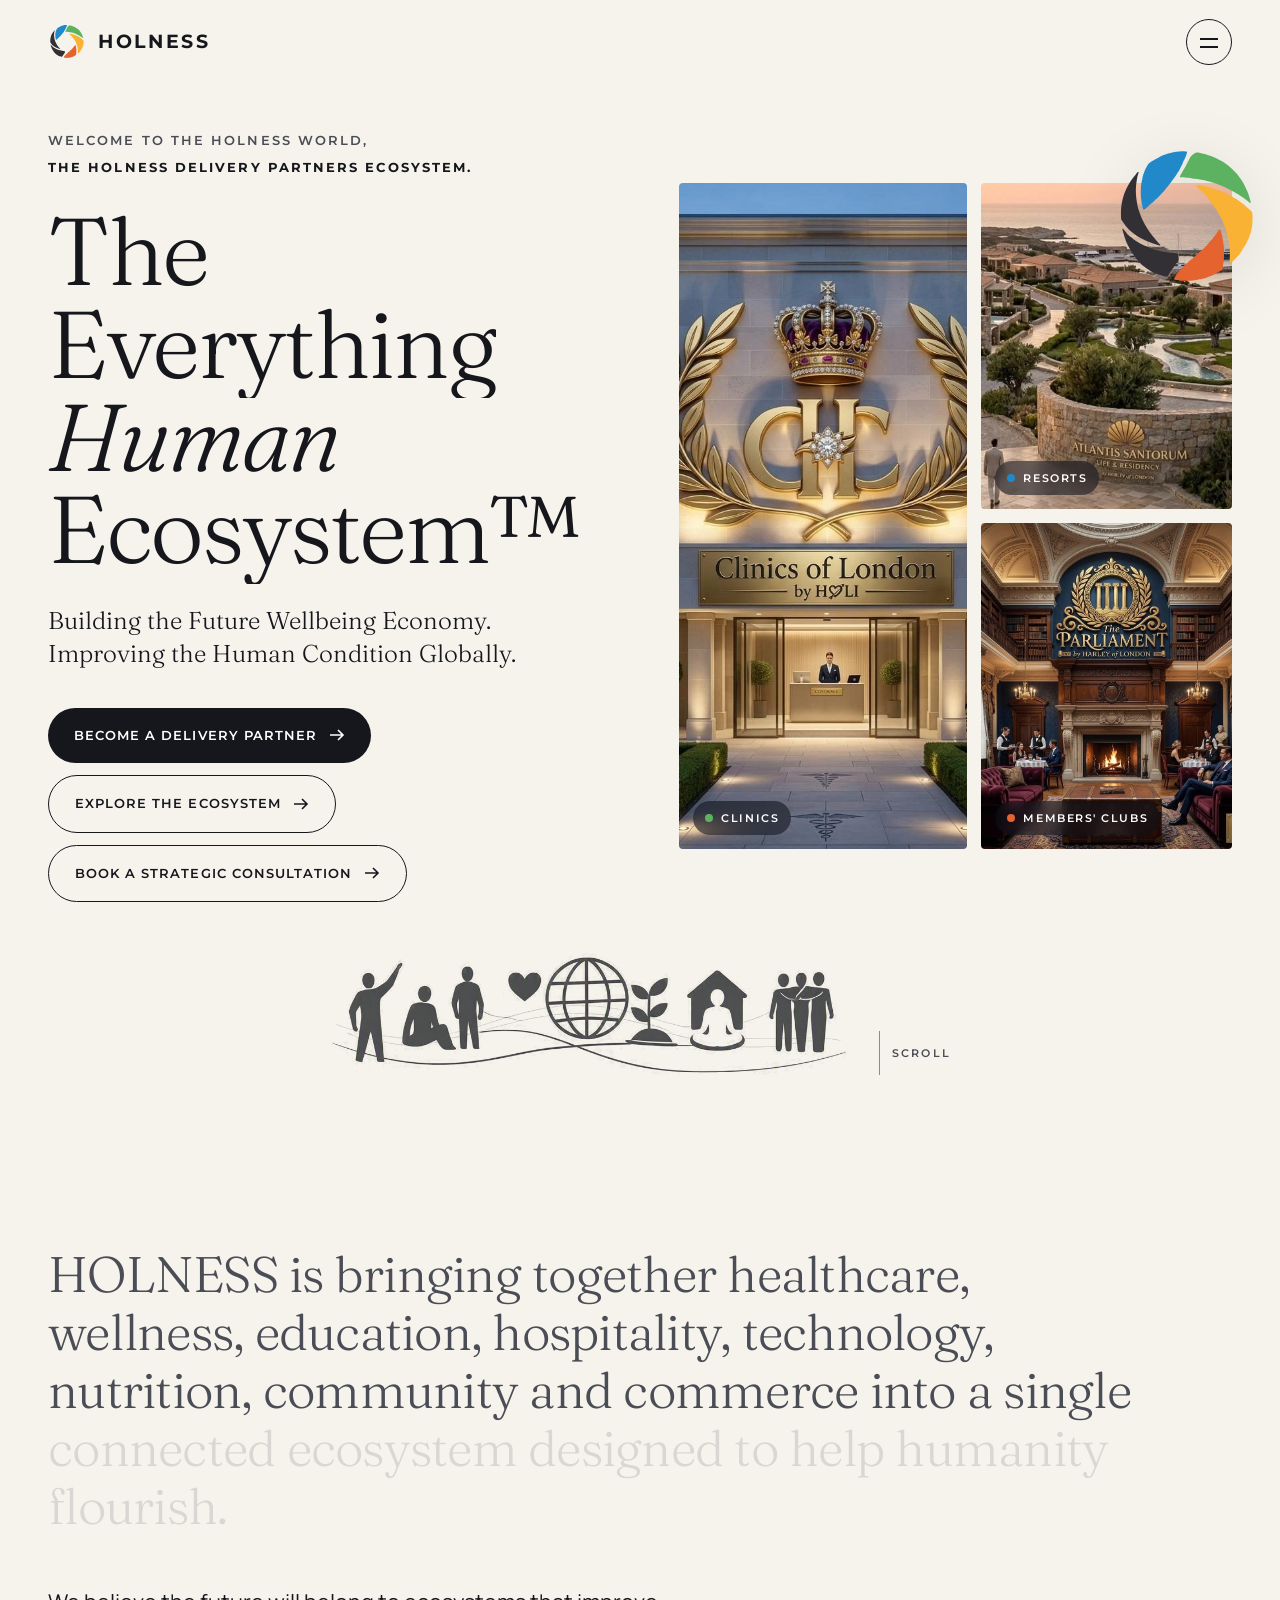
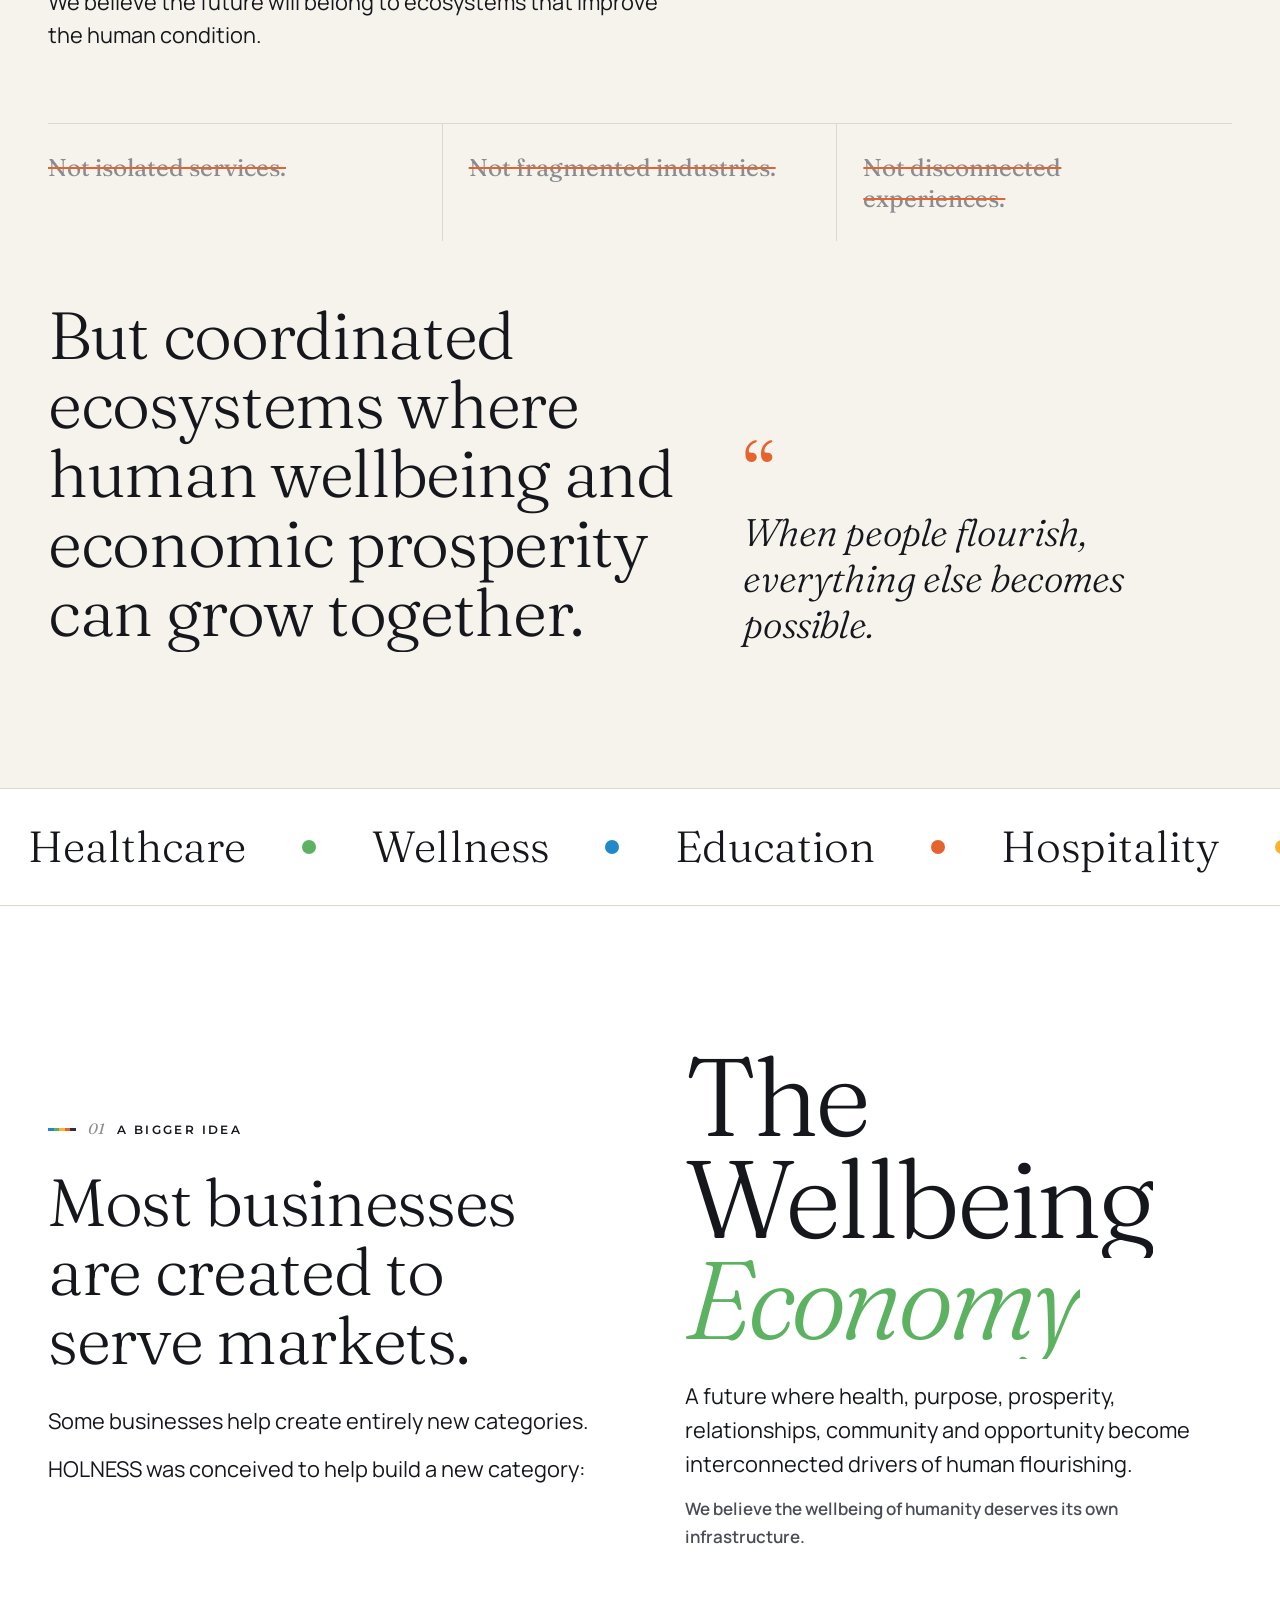
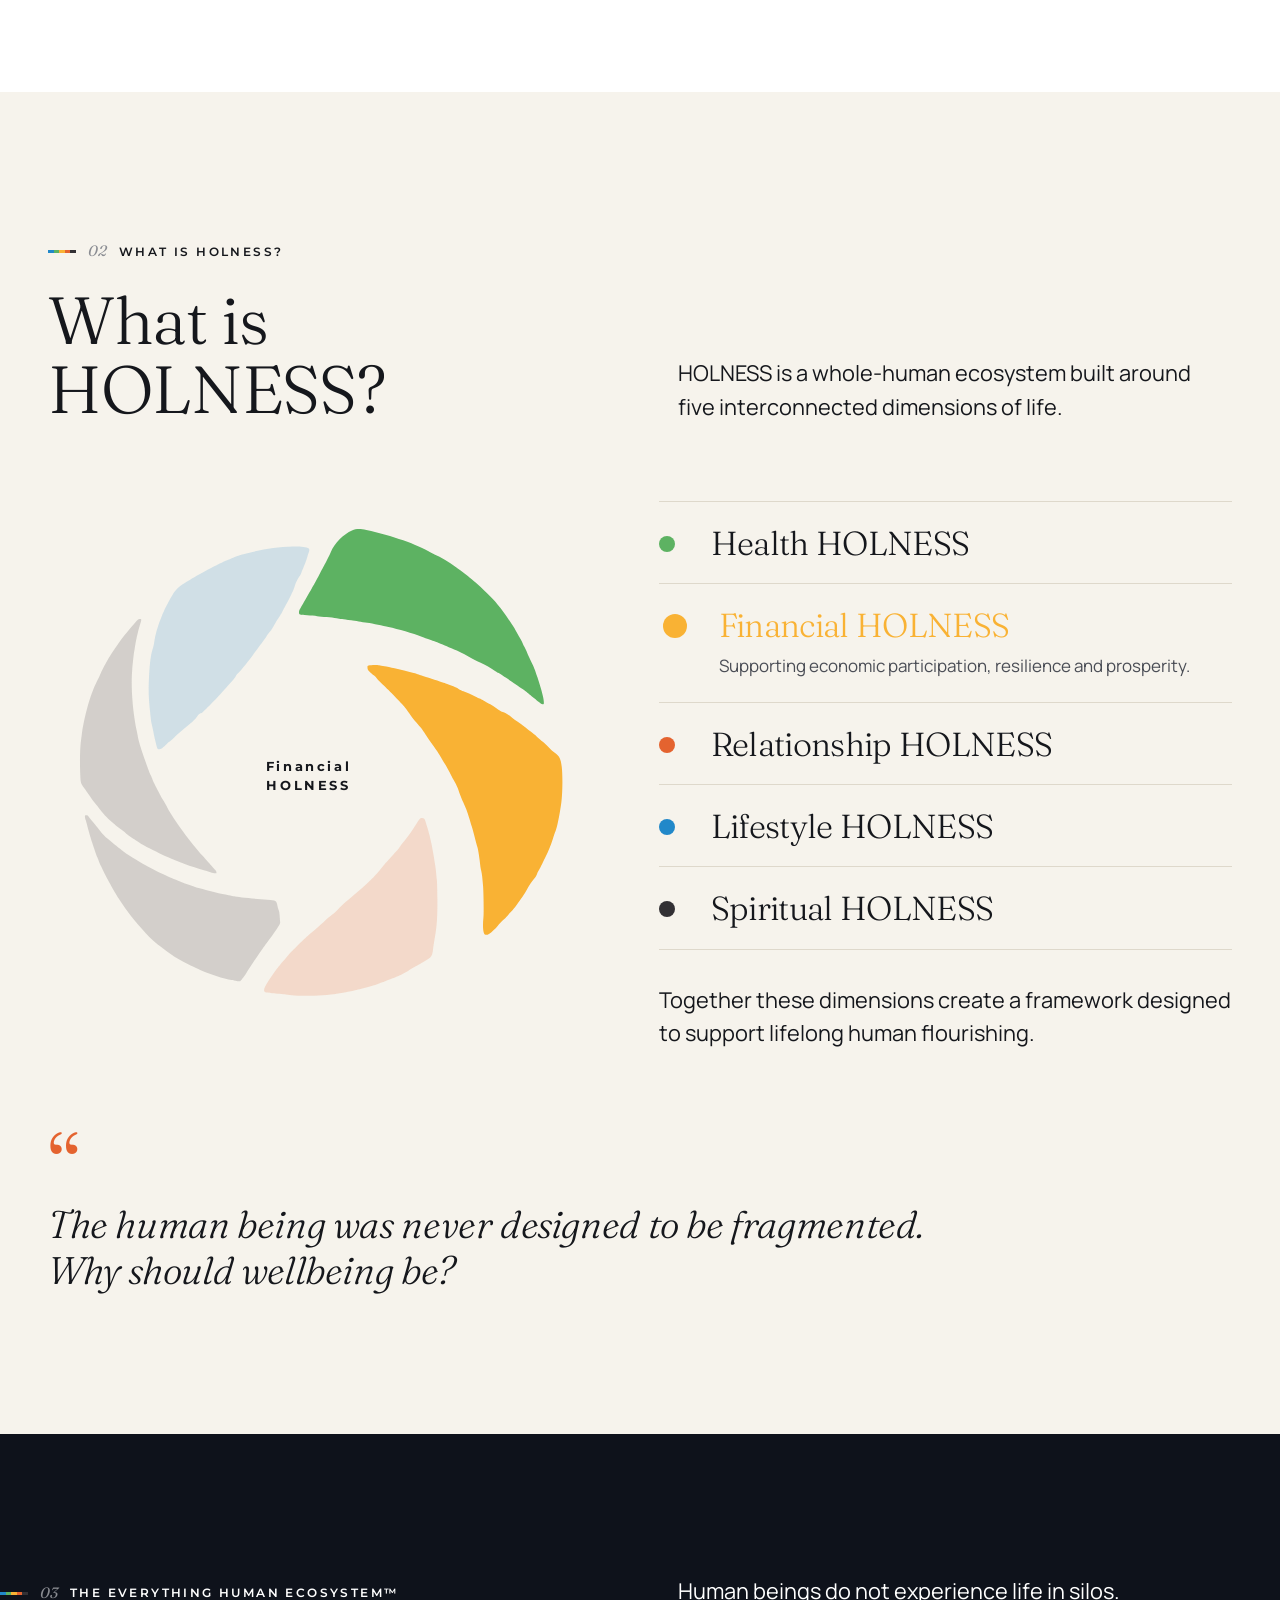
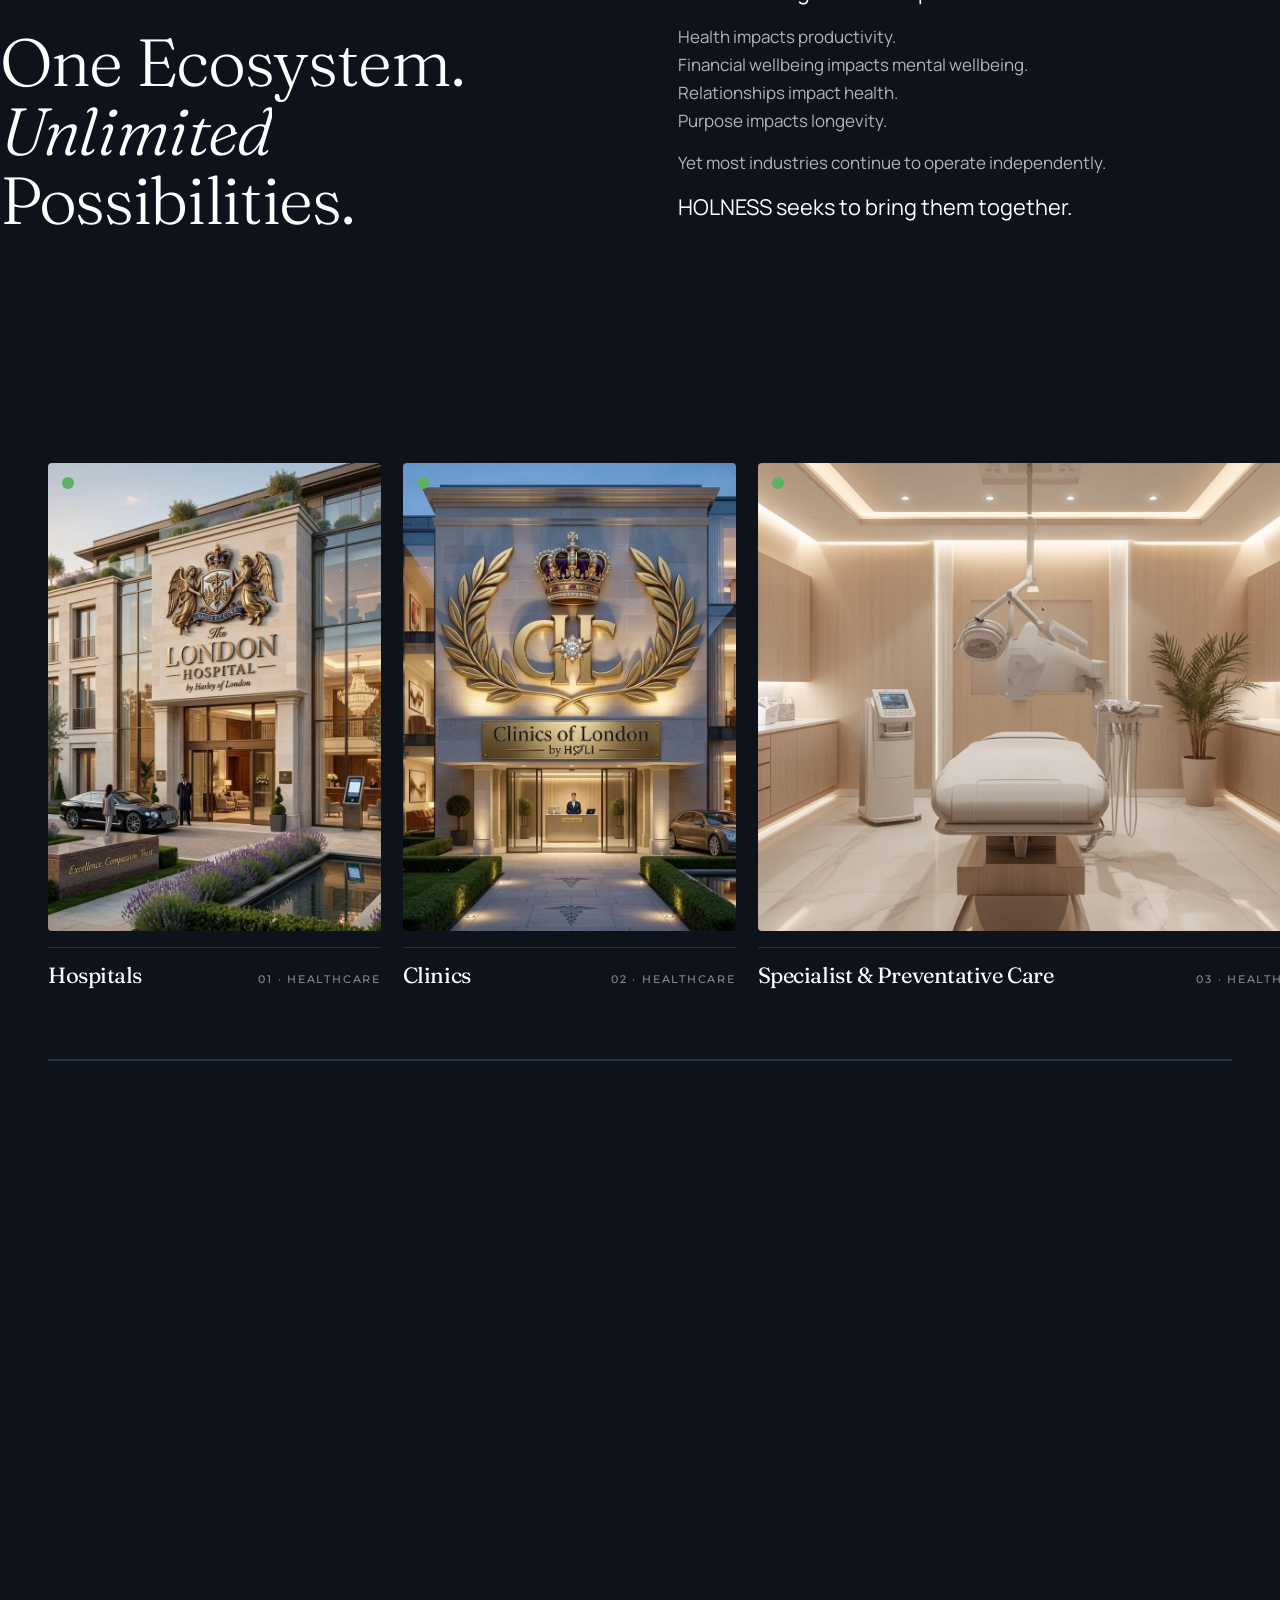
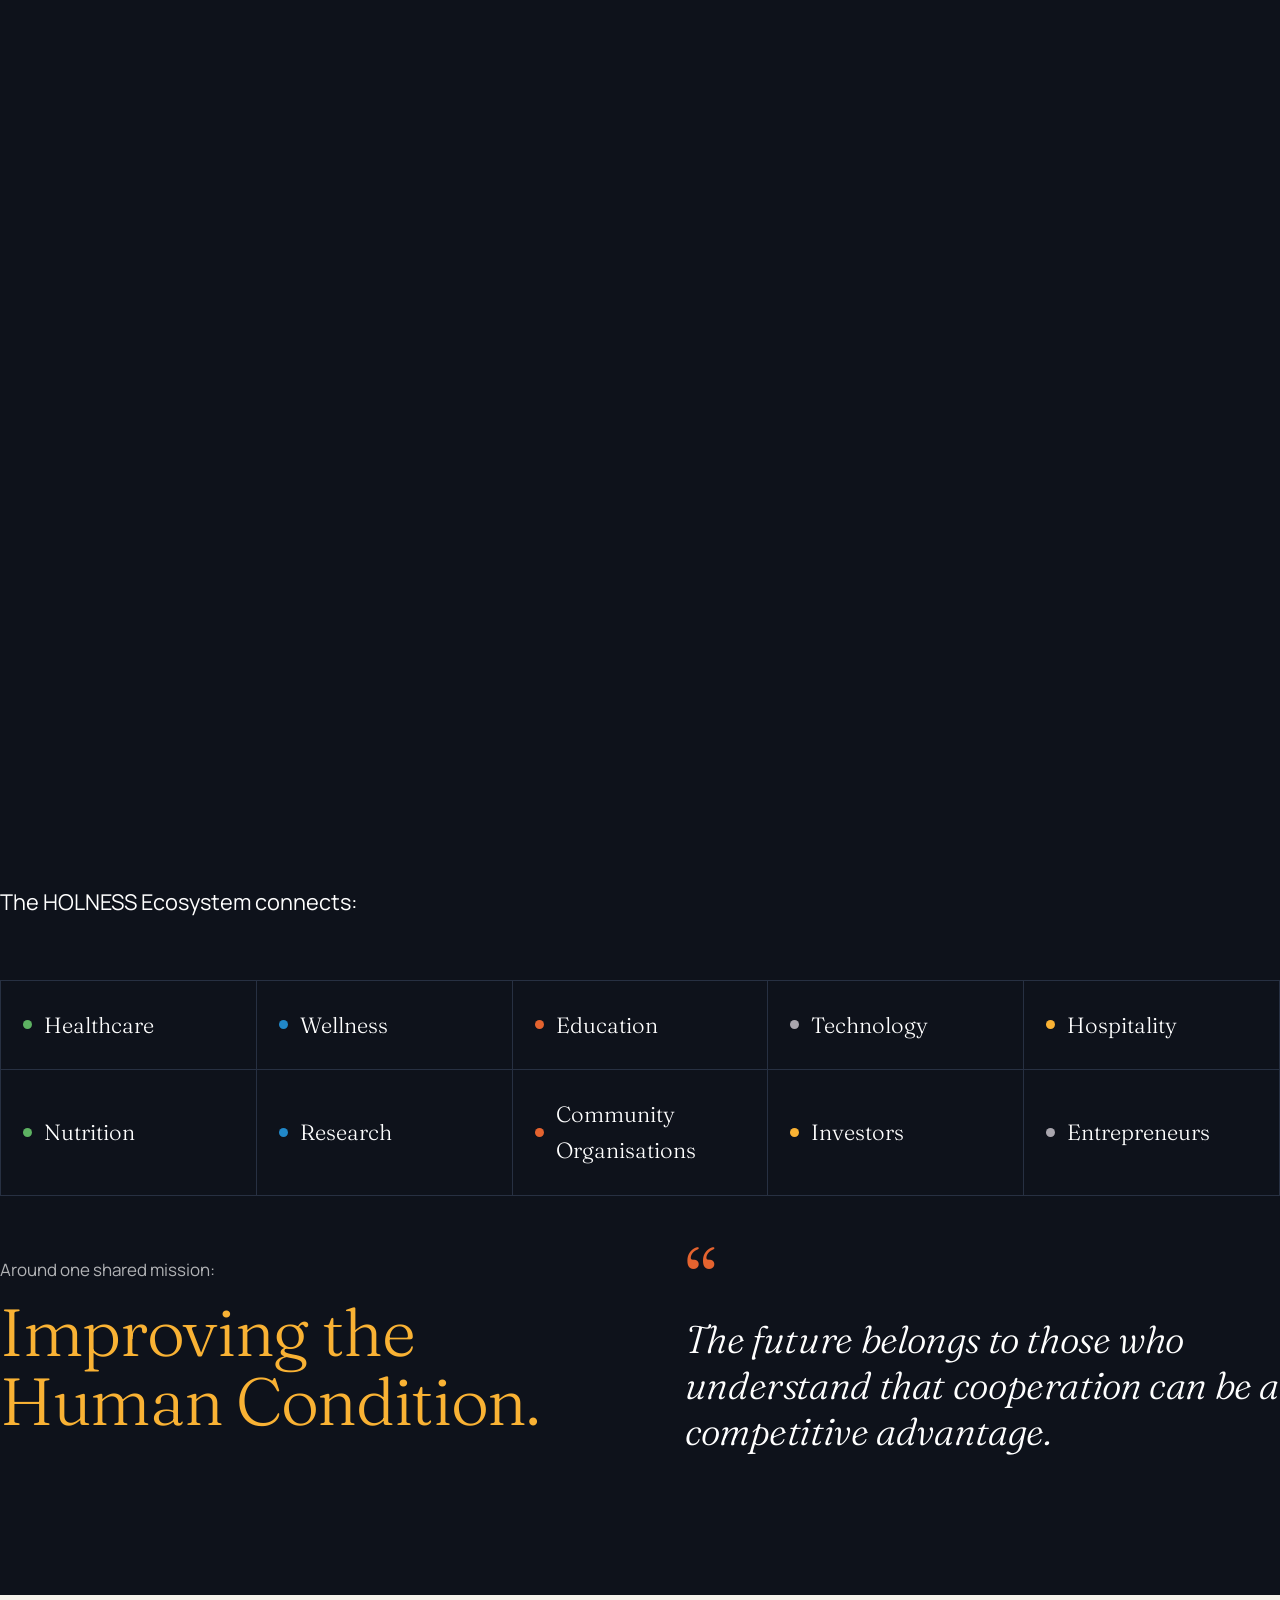
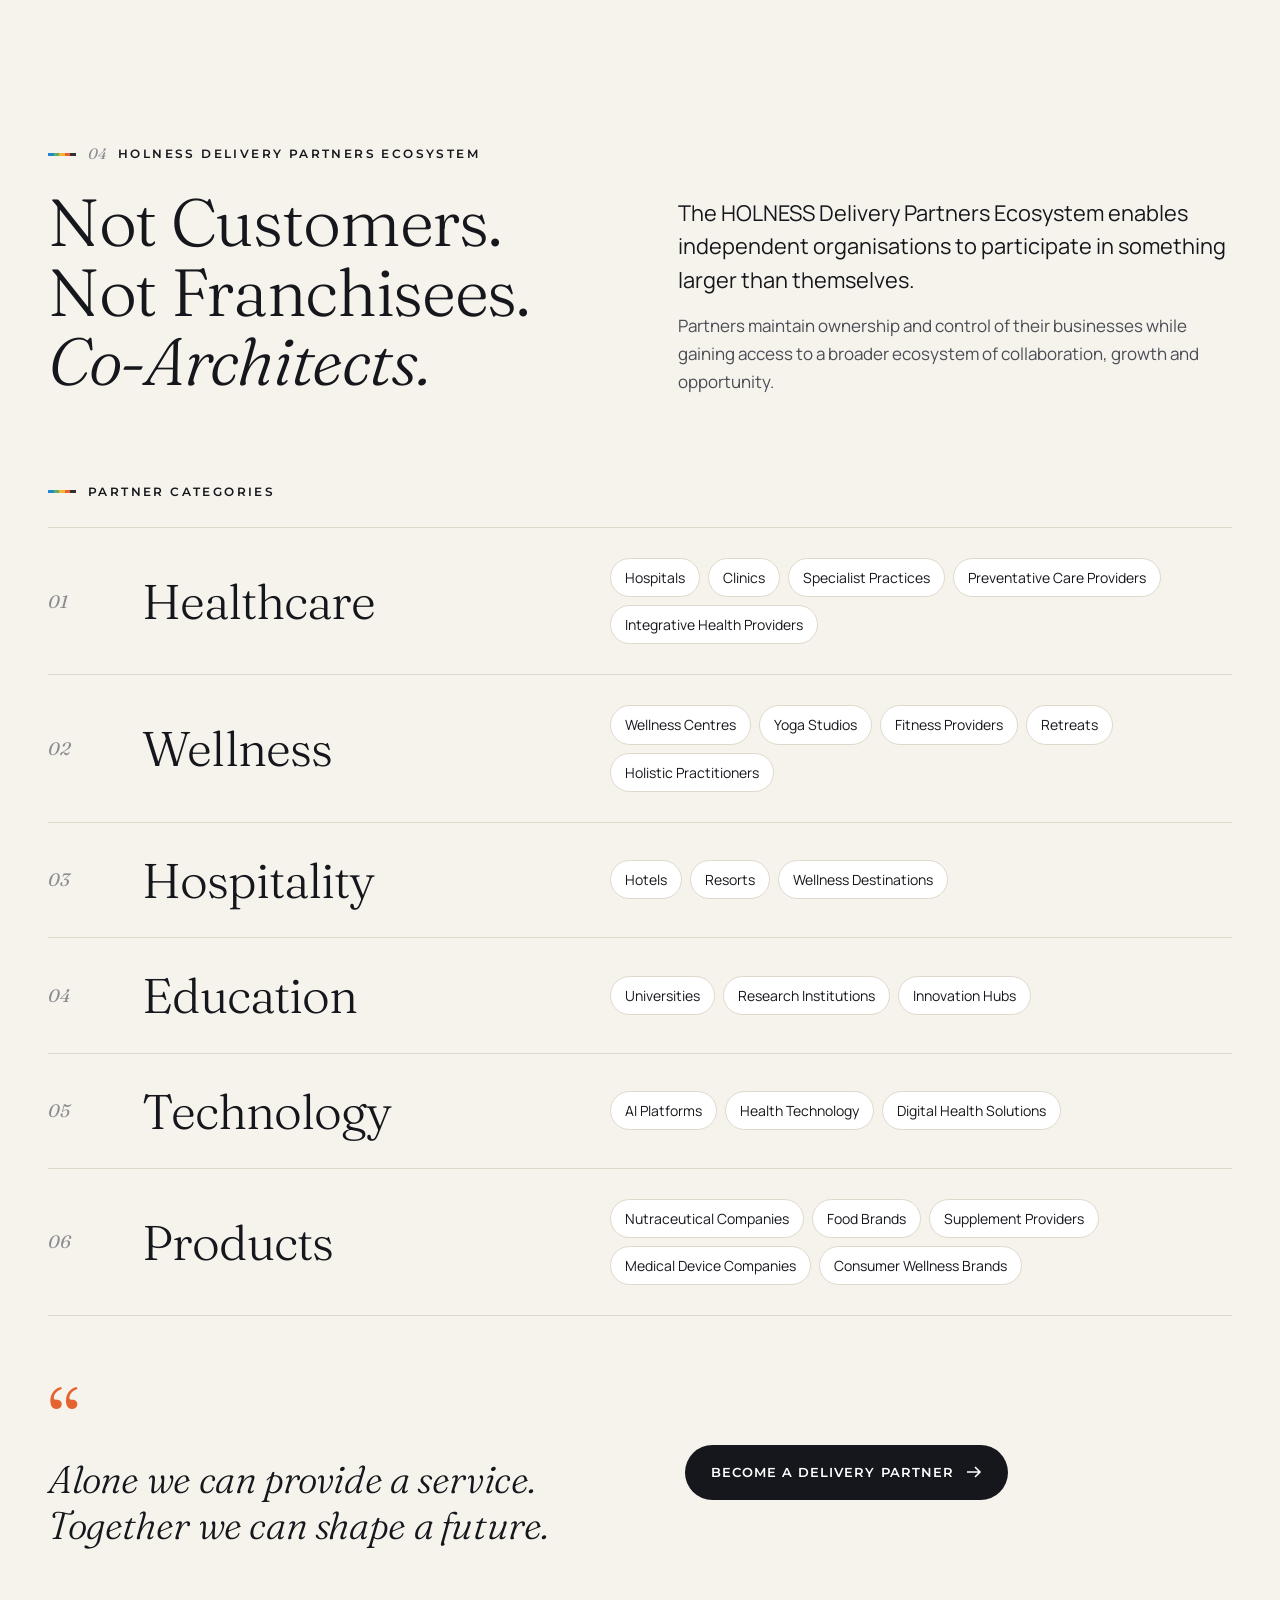
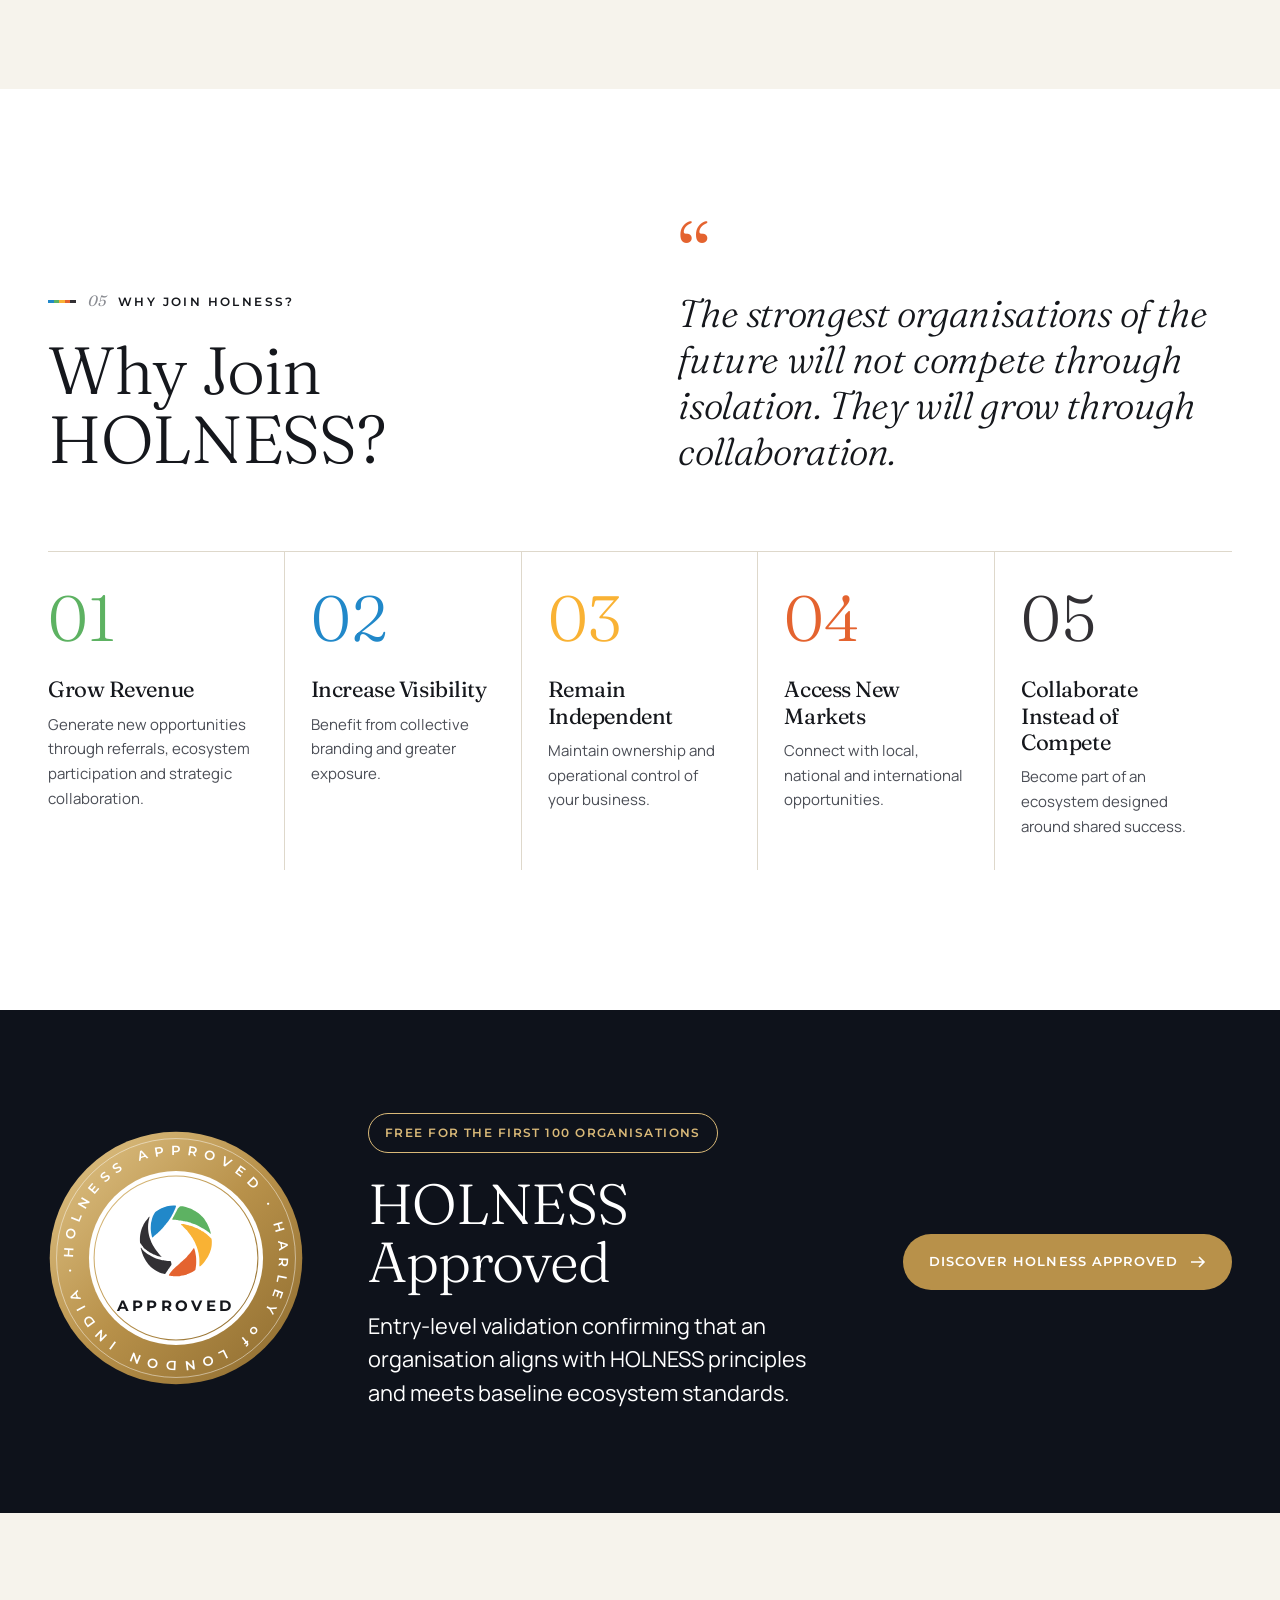
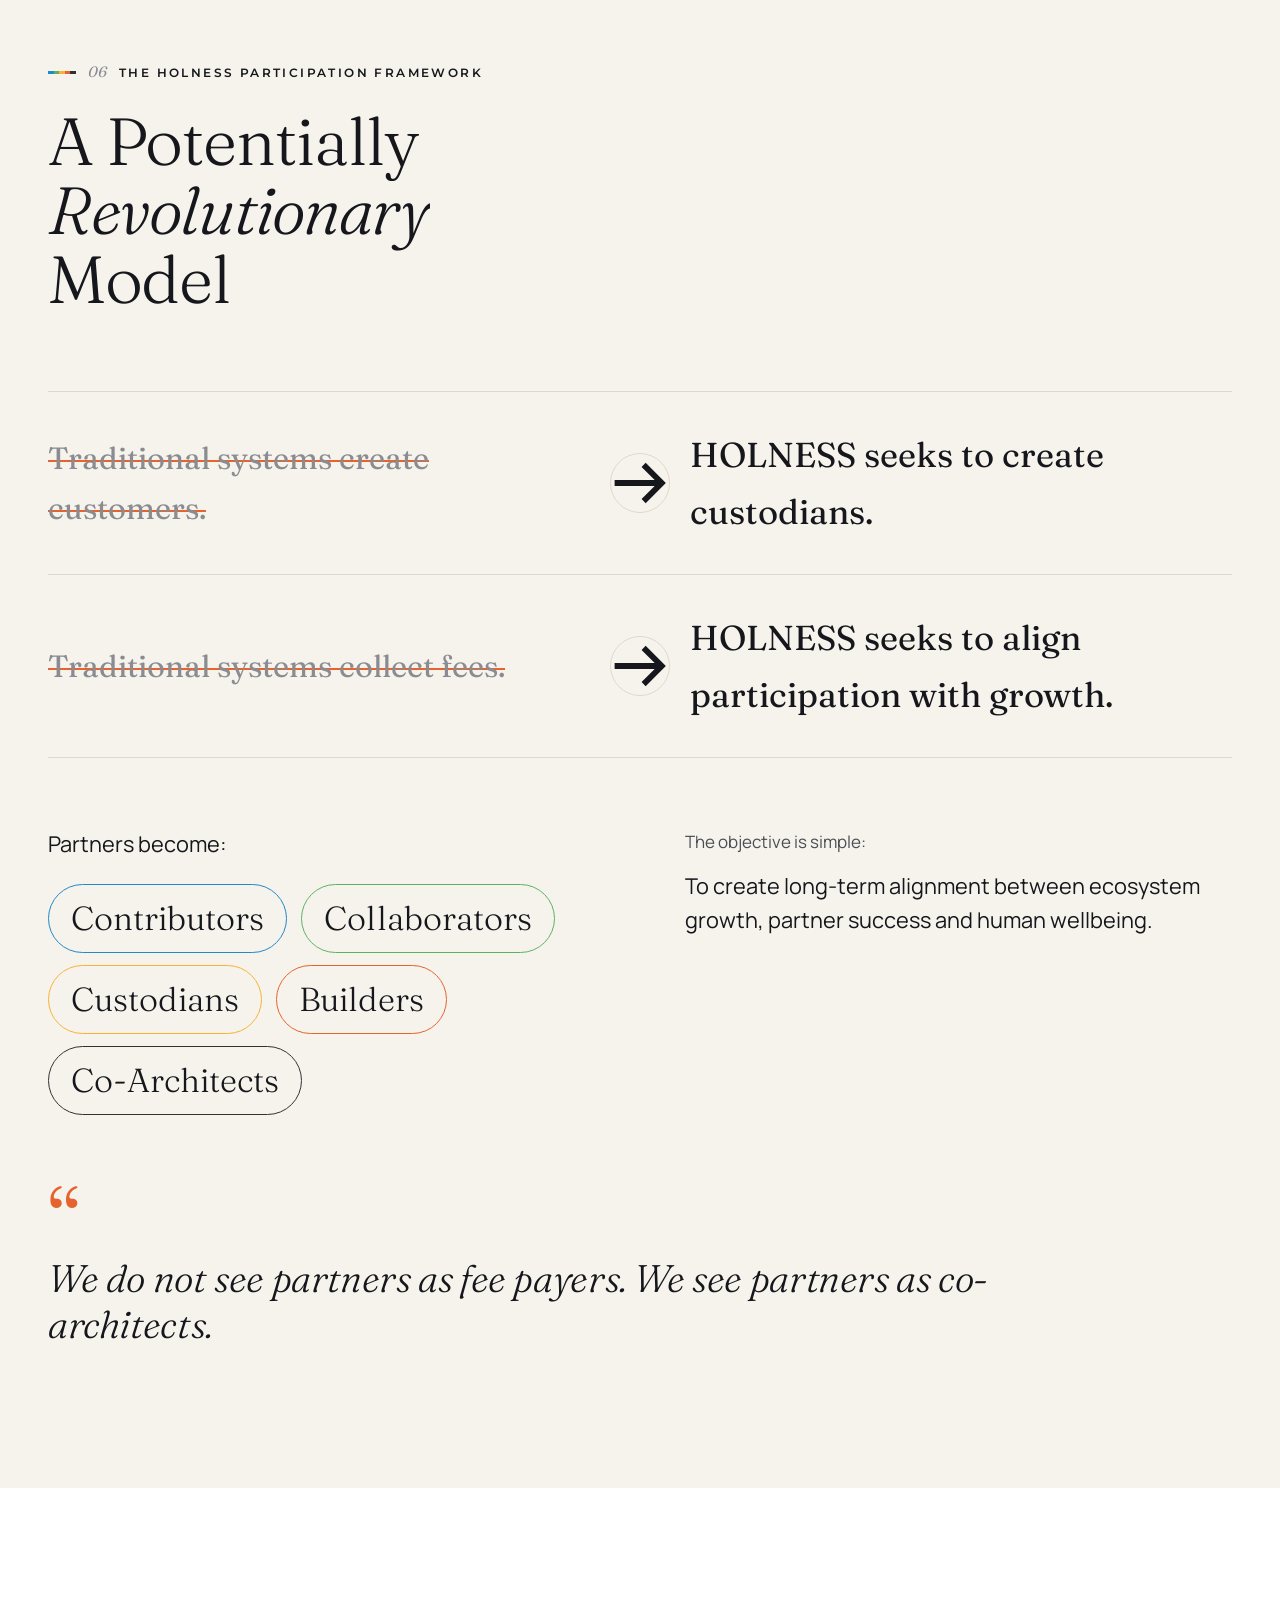
==== index.html @ 4be8fcf5 "Launch HOLNESS World website Co-Authored-By: Claude Opus 5.5 <noreply@anthropic.com> Claude-Session:" ====
<!DOCTYPE html>
<html lang="en">
<head>
<meta charset="utf-8">
<meta name="viewport" content="width=device-width, initial-scale=1">
<title>HOLNESS World — The Everything Human Ecosystem™ | HOLNESS Delivery Partners Ecosystem</title>
<meta name="description" content="HOLNESS — The Everything Human Ecosystem™. Welcome to The HOLNESS World, the HOLNESS Delivery Partners Ecosystem. Building the Future Wellbeing Economy. Improving the Human Condition Globally.">
<meta property="og:title" content="HOLNESS World — The Everything Human Ecosystem™ | HOLNESS Delivery Partners Ecosystem">
<meta property="og:description" content="HOLNESS — The Everything Human Ecosystem™. Welcome to The HOLNESS World, the HOLNESS Delivery Partners Ecosystem. Building the Future Wellbeing Economy. Improving the Human Condition Globally.">
<link rel="icon" type="image/svg+xml" href="images/holness-mark.svg">
<link rel="stylesheet" href="css/style.css">
<script>document.documentElement.className+=' js';</script>
</head>
<body class="">
<!-- ======================= HEADER (same on every page) ======================= -->
<div class="preloader" aria-hidden="true"><svg class="mark" viewBox="0 0 200 195.2" aria-hidden="true" ><path class="b b0 b-ink" fill="#323034" fill-rule="evenodd" d="M62.08,136.25C61.36,136.03 60.40,135.75 59.94,135.61C56.52,134.62 52.54,133.27 50.42,132.38C49.96,132.19 49.10,131.85 48.51,131.63C45.45,130.45 37.04,126.36 35.08,125.08C34.48,124.69 33.45,124.02 32.80,123.59C31.52,122.76 29.45,121.25 29.34,121.06C29.30,121.00 28.54,120.40 27.65,119.75C26.76,119.09 25.79,118.32 25.49,118.05C25.19,117.77 24.70,117.36 24.40,117.14C23.40,116.38 21.05,113.99 20.14,112.80C19.64,112.14 18.73,110.99 18.11,110.24C17.49,109.49 16.43,108.04 15.76,107.02C15.09,106.01 14.08,104.56 13.52,103.81C12.21,102.07 12.16,101.90 12.02,98.75C11.80,93.69 11.93,88.17 12.33,85.42C12.43,84.76 12.59,83.56 12.68,82.74C13.04,79.80 14.49,73.40 15.47,70.42C16.86,66.20 17.19,65.38 18.63,62.44C19.18,61.33 19.73,60.15 19.86,59.82C20.31,58.68 21.75,55.88 22.55,54.58C23.00,53.86 23.71,52.71 24.13,52.02C24.56,51.34 25.05,50.59 25.23,50.36C25.41,50.13 25.83,49.54 26.16,49.05C27.65,46.86 28.73,45.47 31.66,41.96C34.06,39.08 34.34,38.81 34.96,38.81C35.47,38.81 35.48,38.81 35.48,39.23C35.48,39.47 35.21,40.46 34.88,41.44C34.31,43.15 33.31,47.70 32.98,50.12C32.91,50.61 32.83,51.09 32.80,51.19C32.70,51.53 32.15,56.36 32.03,57.98C31.70,62.41 31.74,65.49 32.20,71.49C32.41,74.30 33.22,79.76 33.69,81.60C33.81,82.06 33.97,82.86 34.05,83.38C34.37,85.54 35.10,87.98 37.14,93.75C38.31,97.07 38.74,98.21 39.13,98.97C39.29,99.29 39.61,100.04 39.84,100.64C40.07,101.24 40.66,102.50 41.16,103.45C41.66,104.40 42.31,105.66 42.61,106.25C42.91,106.84 43.49,107.86 43.88,108.51C44.28,109.17 45.03,110.48 45.54,111.43C48.02,116.07 54.43,124.81 59.17,130.02C59.73,130.63 60.49,131.51 60.86,131.96C61.24,132.42 62.19,133.47 62.97,134.29C64.28,135.65 64.40,135.81 64.40,136.22C64.40,136.67 64.40,136.67 63.90,136.65C63.62,136.64 62.80,136.46 62.08,136.25Z"/><path class="b b1 b-blue" fill="#2188C9" fill-rule="evenodd" d="M41.63,88.48C41.35,87.76 40.39,83.76 40.12,82.14C39.98,81.32 39.74,80.17 39.58,79.58C39.42,78.99 39.24,77.98 39.17,77.32C39.10,76.67 38.96,75.35 38.87,74.40C38.30,69.01 38.21,66.23 38.45,61.55C38.76,55.62 39.11,52.87 39.87,50.38C40.12,49.55 40.37,48.55 40.41,48.15C40.77,45.14 41.80,41.54 43.51,37.38C44.36,35.29 47.13,30.04 48.19,28.50C49.23,26.98 50.89,25.69 54.29,23.75C55.10,23.28 56.39,22.52 57.14,22.06C58.75,21.09 60.98,19.85 62.32,19.19C65.15,17.78 68.24,16.31 68.87,16.07C69.26,15.92 70.15,15.55 70.83,15.26C72.57,14.52 73.18,14.32 74.82,13.93C75.61,13.75 76.97,13.41 77.86,13.18C83.32,11.76 88.14,11.10 93.76,10.99C96.64,10.93 98.97,11.19 99.91,11.69C100.20,11.84 100.18,12.65 99.87,13.33C99.74,13.63 99.55,14.21 99.45,14.63C99.26,15.44 98.33,18.02 97.75,19.37C97.55,19.81 97.25,20.55 97.07,21.01C96.90,21.47 96.57,22.10 96.35,22.42C95.60,23.47 94.78,25.16 94.53,26.17C94.39,26.72 93.99,27.74 93.65,28.44C93.30,29.13 92.95,29.89 92.86,30.12C92.77,30.35 92.31,31.23 91.84,32.08C91.37,32.93 90.75,34.06 90.47,34.58C90.18,35.11 89.82,35.82 89.68,36.17C89.54,36.51 88.94,37.51 88.35,38.38C87.76,39.25 86.99,40.50 86.62,41.16C85.77,42.73 85.50,43.13 84.77,43.99C84.43,44.38 83.89,45.13 83.57,45.65C83.25,46.18 82.48,47.25 81.86,48.04C81.24,48.82 80.13,50.32 79.39,51.37C78.66,52.42 77.75,53.65 77.38,54.11C77.01,54.57 76.00,55.85 75.14,56.96C74.15,58.24 73.32,59.19 72.89,59.53C72.43,59.89 72.11,60.26 71.92,60.66C71.54,61.44 71.05,62.07 69.66,63.57C69.02,64.26 68.05,65.36 67.50,66.01C65.49,68.41 59.09,75.00 58.76,75.00C58.23,75.01 57.37,75.61 57.03,76.23C56.57,77.03 55.06,78.53 53.10,80.13C51.20,81.67 49.43,83.22 47.98,84.59C47.36,85.19 46.58,85.86 46.25,86.10C45.92,86.34 45.49,86.70 45.30,86.91C45.10,87.12 44.52,87.66 44.02,88.11C43.12,88.91 43.08,88.93 42.45,88.93C41.82,88.93 41.81,88.92 41.63,88.48Z"/><path class="b b2 b-green" fill="#5DB262" fill-rule="evenodd" d="M182.96,79.20C182.46,78.75 181.66,78.08 181.17,77.70C179.38,76.29 179.09,76.05 178.27,75.34C177.82,74.94 176.96,74.31 176.37,73.92C175.78,73.54 175.08,73.07 174.82,72.88C173.81,72.15 167.89,68.24 167.50,68.04C167.27,67.93 166.71,67.60 166.25,67.30C164.24,66.02 162.64,65.12 160.36,64.01C159.01,63.36 157.14,62.38 156.19,61.84C153.56,60.35 151.61,59.38 150.36,58.95C149.74,58.73 148.48,58.19 147.56,57.73C146.64,57.28 145.25,56.70 144.46,56.44C143.68,56.19 142.77,55.86 142.44,55.72C142.11,55.57 141.28,55.27 140.60,55.04C139.91,54.81 138.81,54.42 138.15,54.17C134.38,52.75 128.83,51.12 125.12,50.35C124.23,50.17 122.41,49.78 121.07,49.48C119.73,49.18 117.88,48.83 116.96,48.69C116.05,48.56 114.55,48.31 113.63,48.16C112.71,48.00 111.43,47.81 110.77,47.74C107.35,47.36 106.57,47.25 105.17,46.98C104.32,46.82 102.61,46.60 101.37,46.49C100.12,46.39 98.46,46.23 97.68,46.14C96.89,46.05 95.18,45.91 93.87,45.83C90.84,45.66 90.71,45.61 90.71,44.68C90.71,44.10 90.78,43.88 91.20,43.18C91.63,42.46 92.57,40.81 94.26,37.80C94.55,37.27 94.88,36.71 95.00,36.55C95.11,36.38 95.38,35.90 95.60,35.48C95.81,35.05 96.19,34.40 96.44,34.03C96.69,33.66 97.61,31.95 98.49,30.22C99.36,28.50 100.23,26.84 100.42,26.55C100.85,25.86 102.37,22.83 102.91,21.56C104.39,18.10 107.82,14.60 111.09,13.21C112.70,12.52 114.11,12.47 116.61,13.01C126.42,15.14 136.41,18.63 141.36,21.66C141.79,21.92 142.45,22.27 142.83,22.43C145.31,23.48 148.06,25.12 151.25,27.45C151.84,27.88 152.79,28.55 153.37,28.94C153.94,29.33 155.01,30.16 155.75,30.79C156.48,31.41 157.78,32.49 158.63,33.19C160.63,34.84 165.52,39.65 166.55,40.97C166.99,41.54 167.54,42.24 167.78,42.52C168.58,43.47 169.99,45.41 170.95,46.85C171.47,47.63 172.20,48.72 172.57,49.26C173.32,50.35 173.83,51.19 174.69,52.80C175.01,53.39 175.53,54.30 175.84,54.82C176.15,55.35 176.52,56.07 176.67,56.43C176.81,56.79 177.15,57.51 177.44,58.04C177.72,58.56 178.19,59.58 178.49,60.30C178.78,61.02 179.43,62.44 179.93,63.45C181.16,65.92 181.40,66.52 182.38,69.58C184.16,75.09 184.88,77.90 184.88,79.25C184.88,80.00 184.88,80.00 184.37,80.00C183.92,80.00 183.78,79.92 182.96,79.20Z"/><path class="b b3 b-yellow" fill="#F9B234" fill-rule="evenodd" d="M157.40,159.43C156.90,158.13 156.80,156.13 157.09,153.27C157.26,151.54 157.18,144.11 156.96,141.01C156.75,138.15 156.51,136.14 156.25,135.13C156.10,134.50 155.93,133.64 155.89,133.21C155.65,130.68 155.08,127.01 154.77,126.03C154.58,125.43 154.12,123.74 153.75,122.26C153.39,120.79 152.88,118.91 152.62,118.10C152.36,117.28 151.92,115.80 151.62,114.82C151.00,112.74 150.32,110.94 149.29,108.70C148.61,107.21 147.62,104.64 147.35,103.69C147.22,103.19 146.07,100.89 145.54,100.06C145.33,99.73 144.70,98.53 144.14,97.38C143.58,96.24 142.69,94.65 142.17,93.87C141.64,93.08 140.90,91.85 140.51,91.13C140.13,90.41 139.46,89.36 139.03,88.79C138.59,88.23 138.09,87.51 137.91,87.19C137.73,86.87 137.38,86.37 137.14,86.07C136.90,85.78 136.44,85.13 136.11,84.64C135.79,84.15 135.36,83.51 135.16,83.21C134.96,82.92 134.50,82.22 134.13,81.67C133.76,81.11 133.12,80.27 132.71,79.80C132.30,79.33 131.51,78.42 130.95,77.78C130.39,77.13 129.34,75.75 128.63,74.70C127.91,73.65 126.95,72.34 126.48,71.79C125.25,70.33 119.82,64.81 118.24,63.43C117.51,62.78 116.59,61.83 116.20,61.32C115.81,60.81 115.35,60.30 115.18,60.19C114.58,59.79 112.95,58.30 112.73,57.93C112.58,57.69 112.50,57.34 112.50,56.94C112.50,56.33 112.50,56.32 112.95,56.19C113.77,55.95 116.17,55.90 116.97,56.11C117.37,56.22 118.31,56.39 119.05,56.49C119.80,56.60 121.54,56.97 122.92,57.31C125.68,58.01 128.49,58.67 130.27,59.05C130.92,59.19 131.77,59.45 132.18,59.63C132.58,59.81 133.85,60.24 135.00,60.59C137.71,61.40 141.45,62.64 142.20,62.97C142.53,63.12 143.65,63.55 144.70,63.94C145.78,64.34 147.02,64.90 147.56,65.22C148.08,65.54 148.91,65.95 149.40,66.13C150.50,66.54 152.56,67.46 153.94,68.16C154.51,68.45 155.26,68.79 155.61,68.93C155.96,69.07 156.71,69.44 157.26,69.75C157.82,70.07 158.93,70.69 159.74,71.14C160.55,71.59 161.54,72.22 161.94,72.54C163.12,73.45 163.67,73.78 164.57,74.12C165.95,74.64 166.42,74.92 167.80,76.04C168.52,76.63 169.51,77.36 170.00,77.68C170.99,78.31 173.52,80.18 173.63,80.36C173.67,80.42 174.35,80.93 175.14,81.50C175.93,82.07 177.06,83.00 177.66,83.57C178.26,84.14 179.29,85.02 179.94,85.52C180.63,86.05 181.61,86.98 182.27,87.71C183.02,88.56 183.78,89.26 184.53,89.79C186.34,91.09 186.85,92.10 187.22,95.12C187.63,98.45 187.53,105.79 187.03,109.23C186.26,114.50 185.41,118.62 184.82,120.00C184.59,120.53 184.13,121.84 183.79,122.90C183.00,125.41 182.12,127.55 180.83,130.12C180.26,131.26 179.62,132.60 179.41,133.08C179.20,133.57 178.82,134.30 178.57,134.71C178.32,135.11 177.92,135.90 177.68,136.46C177.43,137.04 177.00,137.77 176.67,138.17C175.72,139.31 174.40,141.28 173.68,142.62C173.07,143.77 172.66,144.39 171.10,146.55C170.79,146.97 170.17,147.86 169.72,148.51C169.26,149.17 168.40,150.21 167.81,150.84C167.21,151.47 166.49,152.27 166.19,152.63C165.90,152.98 165.17,153.71 164.58,154.24C163.99,154.76 163.09,155.72 162.56,156.36C161.69,157.44 160.30,158.73 159.22,159.46C158.56,159.91 157.58,159.90 157.40,159.43Z"/><path class="b b4 b-orange" fill="#E4632F" fill-rule="evenodd" d="M93.38,183.57C92.32,183.45 91.06,183.29 90.58,183.22C90.10,183.14 88.90,183.03 87.92,182.98C86.93,182.92 85.76,182.79 85.30,182.69C84.84,182.59 84.26,182.50 84.01,182.50C82.17,182.49 82.28,181.26 84.43,177.96C85.79,175.88 87.49,173.48 88.07,172.84C88.38,172.49 88.83,171.96 89.05,171.67C89.28,171.37 89.83,170.73 90.28,170.24C90.73,169.75 91.51,168.84 92.02,168.21C93.01,167.00 98.91,161.18 100.31,160.04C101.37,159.18 104.25,156.67 105.55,155.48C107.14,154.01 108.05,153.23 108.96,152.54C109.43,152.18 110.41,151.28 111.13,150.55C112.69,148.98 113.92,147.86 116.49,145.71C120.08,142.71 121.02,141.87 123.62,139.36C125.18,137.85 126.45,136.51 126.80,136.01C127.12,135.55 127.68,134.83 128.05,134.40C128.41,133.98 129.04,133.23 129.45,132.74C129.85,132.25 130.93,131.06 131.85,130.09C133.72,128.11 134.33,127.40 135.03,126.37C135.29,125.98 135.92,125.16 136.42,124.54C137.98,122.62 139.53,120.46 140.89,118.28C142.64,115.50 142.75,115.37 143.41,115.37C144.22,115.35 144.47,115.58 144.75,116.55C144.88,116.97 145.08,117.64 145.21,118.04C146.39,121.57 147.47,126.39 148.17,131.25C148.26,131.90 148.45,133.07 148.58,133.83C148.71,134.59 148.87,135.96 148.93,136.86C149.00,137.77 149.11,138.89 149.19,139.35C149.26,139.83 149.34,142.63 149.37,146.07C149.44,153.73 149.21,157.05 148.26,162.23C148.10,163.09 147.85,164.76 147.69,165.94C147.33,168.69 147.19,168.87 144.29,170.57C143.66,170.93 143.07,171.30 142.97,171.39C142.80,171.53 142.00,171.97 139.54,173.29C139.12,173.52 138.58,173.85 138.34,174.04C138.11,174.22 137.51,174.58 137.02,174.82C136.53,175.07 135.98,175.37 135.80,175.50C135.61,175.63 135.07,175.89 134.58,176.08C134.10,176.27 133.49,176.53 133.23,176.66C132.97,176.79 132.29,177.04 131.71,177.20C131.14,177.37 130.23,177.72 129.70,177.98C129.16,178.24 128.67,178.45 128.61,178.45C128.31,178.45 126.95,178.97 126.45,179.28C125.76,179.71 119.28,181.45 117.38,181.73C117.09,181.77 116.26,181.96 115.54,182.15C114.82,182.34 113.69,182.55 113.04,182.62C112.38,182.70 111.31,182.86 110.65,182.99C107.07,183.69 97.41,184.01 93.38,183.57Z"/><path class="b b5 b-ink" fill="#323034" fill-rule="evenodd" d="M71.50,178.03C71.25,177.93 70.69,177.80 70.25,177.73C67.35,177.24 61.43,175.34 58.15,173.84C57.37,173.48 55.79,172.76 54.64,172.23C50.35,170.27 46.42,167.77 42.38,164.46C42.02,164.16 41.36,163.61 40.90,163.24C38.33,161.12 33.42,155.62 30.17,151.22C28.19,148.55 25.75,144.83 24.58,142.68C24.00,141.63 23.10,140.00 22.58,139.05C22.06,138.10 21.34,136.71 20.99,135.95C20.63,135.20 20.15,134.21 19.92,133.75C19.69,133.29 19.34,132.46 19.14,131.90C18.94,131.35 18.67,130.68 18.54,130.42C18.33,130.00 17.82,128.53 16.56,124.70C16.05,123.17 14.93,119.28 14.65,118.10C14.52,117.54 14.28,116.69 14.11,116.20C13.95,115.71 13.81,115.08 13.81,114.80C13.81,114.29 13.81,114.29 14.34,114.29C14.86,114.29 14.89,114.31 15.35,114.99C15.61,115.38 16.35,116.31 16.99,117.06C17.63,117.81 18.34,118.67 18.57,118.98C21.00,122.16 21.13,122.29 24.76,125.17C26.30,126.39 27.83,127.61 28.15,127.88C31.13,130.33 41.07,135.94 45.77,137.84C46.43,138.10 47.79,138.67 48.81,139.10C51.71,140.34 55.48,141.72 57.56,142.30C61.65,143.46 66.26,144.56 69.05,145.06C70.00,145.23 70.96,145.42 71.19,145.48C72.36,145.77 78.50,146.42 83.99,146.84C87.26,147.08 87.56,147.25 87.84,149.03C87.92,149.51 88.12,150.23 88.29,150.63C88.54,151.23 88.62,151.67 88.71,152.98C88.77,153.86 88.85,154.86 88.88,155.21C88.94,155.76 88.91,155.91 88.57,156.52C87.99,157.55 85.35,161.35 83.74,163.47C83.28,164.08 82.53,165.12 82.07,165.77C81.62,166.42 80.78,167.62 80.21,168.44C78.78,170.49 76.49,173.99 75.67,175.37C75.15,176.25 73.74,178.05 73.50,178.14C73.17,178.27 71.98,178.20 71.50,178.03Z"/></svg><span class="word">HOLNESS</span></div>
<div class="progress" aria-hidden="true"></div>
<header class="site-header">
  <div class="wrap">
    <a class="brand" href="index.html" aria-label="HOLNESS World home"><svg class="mark" viewBox="0 0 200 195.2" aria-hidden="true" ><path class="b b0 b-ink" fill="#323034" fill-rule="evenodd" d="M62.08,136.25C61.36,136.03 60.40,135.75 59.94,135.61C56.52,134.62 52.54,133.27 50.42,132.38C49.96,132.19 49.10,131.85 48.51,131.63C45.45,130.45 37.04,126.36 35.08,125.08C34.48,124.69 33.45,124.02 32.80,123.59C31.52,122.76 29.45,121.25 29.34,121.06C29.30,121.00 28.54,120.40 27.65,119.75C26.76,119.09 25.79,118.32 25.49,118.05C25.19,117.77 24.70,117.36 24.40,117.14C23.40,116.38 21.05,113.99 20.14,112.80C19.64,112.14 18.73,110.99 18.11,110.24C17.49,109.49 16.43,108.04 15.76,107.02C15.09,106.01 14.08,104.56 13.52,103.81C12.21,102.07 12.16,101.90 12.02,98.75C11.80,93.69 11.93,88.17 12.33,85.42C12.43,84.76 12.59,83.56 12.68,82.74C13.04,79.80 14.49,73.40 15.47,70.42C16.86,66.20 17.19,65.38 18.63,62.44C19.18,61.33 19.73,60.15 19.86,59.82C20.31,58.68 21.75,55.88 22.55,54.58C23.00,53.86 23.71,52.71 24.13,52.02C24.56,51.34 25.05,50.59 25.23,50.36C25.41,50.13 25.83,49.54 26.16,49.05C27.65,46.86 28.73,45.47 31.66,41.96C34.06,39.08 34.34,38.81 34.96,38.81C35.47,38.81 35.48,38.81 35.48,39.23C35.48,39.47 35.21,40.46 34.88,41.44C34.31,43.15 33.31,47.70 32.98,50.12C32.91,50.61 32.83,51.09 32.80,51.19C32.70,51.53 32.15,56.36 32.03,57.98C31.70,62.41 31.74,65.49 32.20,71.49C32.41,74.30 33.22,79.76 33.69,81.60C33.81,82.06 33.97,82.86 34.05,83.38C34.37,85.54 35.10,87.98 37.14,93.75C38.31,97.07 38.74,98.21 39.13,98.97C39.29,99.29 39.61,100.04 39.84,100.64C40.07,101.24 40.66,102.50 41.16,103.45C41.66,104.40 42.31,105.66 42.61,106.25C42.91,106.84 43.49,107.86 43.88,108.51C44.28,109.17 45.03,110.48 45.54,111.43C48.02,116.07 54.43,124.81 59.17,130.02C59.73,130.63 60.49,131.51 60.86,131.96C61.24,132.42 62.19,133.47 62.97,134.29C64.28,135.65 64.40,135.81 64.40,136.22C64.40,136.67 64.40,136.67 63.90,136.65C63.62,136.64 62.80,136.46 62.08,136.25Z"/><path class="b b1 b-blue" fill="#2188C9" fill-rule="evenodd" d="M41.63,88.48C41.35,87.76 40.39,83.76 40.12,82.14C39.98,81.32 39.74,80.17 39.58,79.58C39.42,78.99 39.24,77.98 39.17,77.32C39.10,76.67 38.96,75.35 38.87,74.40C38.30,69.01 38.21,66.23 38.45,61.55C38.76,55.62 39.11,52.87 39.87,50.38C40.12,49.55 40.37,48.55 40.41,48.15C40.77,45.14 41.80,41.54 43.51,37.38C44.36,35.29 47.13,30.04 48.19,28.50C49.23,26.98 50.89,25.69 54.29,23.75C55.10,23.28 56.39,22.52 57.14,22.06C58.75,21.09 60.98,19.85 62.32,19.19C65.15,17.78 68.24,16.31 68.87,16.07C69.26,15.92 70.15,15.55 70.83,15.26C72.57,14.52 73.18,14.32 74.82,13.93C75.61,13.75 76.97,13.41 77.86,13.18C83.32,11.76 88.14,11.10 93.76,10.99C96.64,10.93 98.97,11.19 99.91,11.69C100.20,11.84 100.18,12.65 99.87,13.33C99.74,13.63 99.55,14.21 99.45,14.63C99.26,15.44 98.33,18.02 97.75,19.37C97.55,19.81 97.25,20.55 97.07,21.01C96.90,21.47 96.57,22.10 96.35,22.42C95.60,23.47 94.78,25.16 94.53,26.17C94.39,26.72 93.99,27.74 93.65,28.44C93.30,29.13 92.95,29.89 92.86,30.12C92.77,30.35 92.31,31.23 91.84,32.08C91.37,32.93 90.75,34.06 90.47,34.58C90.18,35.11 89.82,35.82 89.68,36.17C89.54,36.51 88.94,37.51 88.35,38.38C87.76,39.25 86.99,40.50 86.62,41.16C85.77,42.73 85.50,43.13 84.77,43.99C84.43,44.38 83.89,45.13 83.57,45.65C83.25,46.18 82.48,47.25 81.86,48.04C81.24,48.82 80.13,50.32 79.39,51.37C78.66,52.42 77.75,53.65 77.38,54.11C77.01,54.57 76.00,55.85 75.14,56.96C74.15,58.24 73.32,59.19 72.89,59.53C72.43,59.89 72.11,60.26 71.92,60.66C71.54,61.44 71.05,62.07 69.66,63.57C69.02,64.26 68.05,65.36 67.50,66.01C65.49,68.41 59.09,75.00 58.76,75.00C58.23,75.01 57.37,75.61 57.03,76.23C56.57,77.03 55.06,78.53 53.10,80.13C51.20,81.67 49.43,83.22 47.98,84.59C47.36,85.19 46.58,85.86 46.25,86.10C45.92,86.34 45.49,86.70 45.30,86.91C45.10,87.12 44.52,87.66 44.02,88.11C43.12,88.91 43.08,88.93 42.45,88.93C41.82,88.93 41.81,88.92 41.63,88.48Z"/><path class="b b2 b-green" fill="#5DB262" fill-rule="evenodd" d="M182.96,79.20C182.46,78.75 181.66,78.08 181.17,77.70C179.38,76.29 179.09,76.05 178.27,75.34C177.82,74.94 176.96,74.31 176.37,73.92C175.78,73.54 175.08,73.07 174.82,72.88C173.81,72.15 167.89,68.24 167.50,68.04C167.27,67.93 166.71,67.60 166.25,67.30C164.24,66.02 162.64,65.12 160.36,64.01C159.01,63.36 157.14,62.38 156.19,61.84C153.56,60.35 151.61,59.38 150.36,58.95C149.74,58.73 148.48,58.19 147.56,57.73C146.64,57.28 145.25,56.70 144.46,56.44C143.68,56.19 142.77,55.86 142.44,55.72C142.11,55.57 141.28,55.27 140.60,55.04C139.91,54.81 138.81,54.42 138.15,54.17C134.38,52.75 128.83,51.12 125.12,50.35C124.23,50.17 122.41,49.78 121.07,49.48C119.73,49.18 117.88,48.83 116.96,48.69C116.05,48.56 114.55,48.31 113.63,48.16C112.71,48.00 111.43,47.81 110.77,47.74C107.35,47.36 106.57,47.25 105.17,46.98C104.32,46.82 102.61,46.60 101.37,46.49C100.12,46.39 98.46,46.23 97.68,46.14C96.89,46.05 95.18,45.91 93.87,45.83C90.84,45.66 90.71,45.61 90.71,44.68C90.71,44.10 90.78,43.88 91.20,43.18C91.63,42.46 92.57,40.81 94.26,37.80C94.55,37.27 94.88,36.71 95.00,36.55C95.11,36.38 95.38,35.90 95.60,35.48C95.81,35.05 96.19,34.40 96.44,34.03C96.69,33.66 97.61,31.95 98.49,30.22C99.36,28.50 100.23,26.84 100.42,26.55C100.85,25.86 102.37,22.83 102.91,21.56C104.39,18.10 107.82,14.60 111.09,13.21C112.70,12.52 114.11,12.47 116.61,13.01C126.42,15.14 136.41,18.63 141.36,21.66C141.79,21.92 142.45,22.27 142.83,22.43C145.31,23.48 148.06,25.12 151.25,27.45C151.84,27.88 152.79,28.55 153.37,28.94C153.94,29.33 155.01,30.16 155.75,30.79C156.48,31.41 157.78,32.49 158.63,33.19C160.63,34.84 165.52,39.65 166.55,40.97C166.99,41.54 167.54,42.24 167.78,42.52C168.58,43.47 169.99,45.41 170.95,46.85C171.47,47.63 172.20,48.72 172.57,49.26C173.32,50.35 173.83,51.19 174.69,52.80C175.01,53.39 175.53,54.30 175.84,54.82C176.15,55.35 176.52,56.07 176.67,56.43C176.81,56.79 177.15,57.51 177.44,58.04C177.72,58.56 178.19,59.58 178.49,60.30C178.78,61.02 179.43,62.44 179.93,63.45C181.16,65.92 181.40,66.52 182.38,69.58C184.16,75.09 184.88,77.90 184.88,79.25C184.88,80.00 184.88,80.00 184.37,80.00C183.92,80.00 183.78,79.92 182.96,79.20Z"/><path class="b b3 b-yellow" fill="#F9B234" fill-rule="evenodd" d="M157.40,159.43C156.90,158.13 156.80,156.13 157.09,153.27C157.26,151.54 157.18,144.11 156.96,141.01C156.75,138.15 156.51,136.14 156.25,135.13C156.10,134.50 155.93,133.64 155.89,133.21C155.65,130.68 155.08,127.01 154.77,126.03C154.58,125.43 154.12,123.74 153.75,122.26C153.39,120.79 152.88,118.91 152.62,118.10C152.36,117.28 151.92,115.80 151.62,114.82C151.00,112.74 150.32,110.94 149.29,108.70C148.61,107.21 147.62,104.64 147.35,103.69C147.22,103.19 146.07,100.89 145.54,100.06C145.33,99.73 144.70,98.53 144.14,97.38C143.58,96.24 142.69,94.65 142.17,93.87C141.64,93.08 140.90,91.85 140.51,91.13C140.13,90.41 139.46,89.36 139.03,88.79C138.59,88.23 138.09,87.51 137.91,87.19C137.73,86.87 137.38,86.37 137.14,86.07C136.90,85.78 136.44,85.13 136.11,84.64C135.79,84.15 135.36,83.51 135.16,83.21C134.96,82.92 134.50,82.22 134.13,81.67C133.76,81.11 133.12,80.27 132.71,79.80C132.30,79.33 131.51,78.42 130.95,77.78C130.39,77.13 129.34,75.75 128.63,74.70C127.91,73.65 126.95,72.34 126.48,71.79C125.25,70.33 119.82,64.81 118.24,63.43C117.51,62.78 116.59,61.83 116.20,61.32C115.81,60.81 115.35,60.30 115.18,60.19C114.58,59.79 112.95,58.30 112.73,57.93C112.58,57.69 112.50,57.34 112.50,56.94C112.50,56.33 112.50,56.32 112.95,56.19C113.77,55.95 116.17,55.90 116.97,56.11C117.37,56.22 118.31,56.39 119.05,56.49C119.80,56.60 121.54,56.97 122.92,57.31C125.68,58.01 128.49,58.67 130.27,59.05C130.92,59.19 131.77,59.45 132.18,59.63C132.58,59.81 133.85,60.24 135.00,60.59C137.71,61.40 141.45,62.64 142.20,62.97C142.53,63.12 143.65,63.55 144.70,63.94C145.78,64.34 147.02,64.90 147.56,65.22C148.08,65.54 148.91,65.95 149.40,66.13C150.50,66.54 152.56,67.46 153.94,68.16C154.51,68.45 155.26,68.79 155.61,68.93C155.96,69.07 156.71,69.44 157.26,69.75C157.82,70.07 158.93,70.69 159.74,71.14C160.55,71.59 161.54,72.22 161.94,72.54C163.12,73.45 163.67,73.78 164.57,74.12C165.95,74.64 166.42,74.92 167.80,76.04C168.52,76.63 169.51,77.36 170.00,77.68C170.99,78.31 173.52,80.18 173.63,80.36C173.67,80.42 174.35,80.93 175.14,81.50C175.93,82.07 177.06,83.00 177.66,83.57C178.26,84.14 179.29,85.02 179.94,85.52C180.63,86.05 181.61,86.98 182.27,87.71C183.02,88.56 183.78,89.26 184.53,89.79C186.34,91.09 186.85,92.10 187.22,95.12C187.63,98.45 187.53,105.79 187.03,109.23C186.26,114.50 185.41,118.62 184.82,120.00C184.59,120.53 184.13,121.84 183.79,122.90C183.00,125.41 182.12,127.55 180.83,130.12C180.26,131.26 179.62,132.60 179.41,133.08C179.20,133.57 178.82,134.30 178.57,134.71C178.32,135.11 177.92,135.90 177.68,136.46C177.43,137.04 177.00,137.77 176.67,138.17C175.72,139.31 174.40,141.28 173.68,142.62C173.07,143.77 172.66,144.39 171.10,146.55C170.79,146.97 170.17,147.86 169.72,148.51C169.26,149.17 168.40,150.21 167.81,150.84C167.21,151.47 166.49,152.27 166.19,152.63C165.90,152.98 165.17,153.71 164.58,154.24C163.99,154.76 163.09,155.72 162.56,156.36C161.69,157.44 160.30,158.73 159.22,159.46C158.56,159.91 157.58,159.90 157.40,159.43Z"/><path class="b b4 b-orange" fill="#E4632F" fill-rule="evenodd" d="M93.38,183.57C92.32,183.45 91.06,183.29 90.58,183.22C90.10,183.14 88.90,183.03 87.92,182.98C86.93,182.92 85.76,182.79 85.30,182.69C84.84,182.59 84.26,182.50 84.01,182.50C82.17,182.49 82.28,181.26 84.43,177.96C85.79,175.88 87.49,173.48 88.07,172.84C88.38,172.49 88.83,171.96 89.05,171.67C89.28,171.37 89.83,170.73 90.28,170.24C90.73,169.75 91.51,168.84 92.02,168.21C93.01,167.00 98.91,161.18 100.31,160.04C101.37,159.18 104.25,156.67 105.55,155.48C107.14,154.01 108.05,153.23 108.96,152.54C109.43,152.18 110.41,151.28 111.13,150.55C112.69,148.98 113.92,147.86 116.49,145.71C120.08,142.71 121.02,141.87 123.62,139.36C125.18,137.85 126.45,136.51 126.80,136.01C127.12,135.55 127.68,134.83 128.05,134.40C128.41,133.98 129.04,133.23 129.45,132.74C129.85,132.25 130.93,131.06 131.85,130.09C133.72,128.11 134.33,127.40 135.03,126.37C135.29,125.98 135.92,125.16 136.42,124.54C137.98,122.62 139.53,120.46 140.89,118.28C142.64,115.50 142.75,115.37 143.41,115.37C144.22,115.35 144.47,115.58 144.75,116.55C144.88,116.97 145.08,117.64 145.21,118.04C146.39,121.57 147.47,126.39 148.17,131.25C148.26,131.90 148.45,133.07 148.58,133.83C148.71,134.59 148.87,135.96 148.93,136.86C149.00,137.77 149.11,138.89 149.19,139.35C149.26,139.83 149.34,142.63 149.37,146.07C149.44,153.73 149.21,157.05 148.26,162.23C148.10,163.09 147.85,164.76 147.69,165.94C147.33,168.69 147.19,168.87 144.29,170.57C143.66,170.93 143.07,171.30 142.97,171.39C142.80,171.53 142.00,171.97 139.54,173.29C139.12,173.52 138.58,173.85 138.34,174.04C138.11,174.22 137.51,174.58 137.02,174.82C136.53,175.07 135.98,175.37 135.80,175.50C135.61,175.63 135.07,175.89 134.58,176.08C134.10,176.27 133.49,176.53 133.23,176.66C132.97,176.79 132.29,177.04 131.71,177.20C131.14,177.37 130.23,177.72 129.70,177.98C129.16,178.24 128.67,178.45 128.61,178.45C128.31,178.45 126.95,178.97 126.45,179.28C125.76,179.71 119.28,181.45 117.38,181.73C117.09,181.77 116.26,181.96 115.54,182.15C114.82,182.34 113.69,182.55 113.04,182.62C112.38,182.70 111.31,182.86 110.65,182.99C107.07,183.69 97.41,184.01 93.38,183.57Z"/><path class="b b5 b-ink" fill="#323034" fill-rule="evenodd" d="M71.50,178.03C71.25,177.93 70.69,177.80 70.25,177.73C67.35,177.24 61.43,175.34 58.15,173.84C57.37,173.48 55.79,172.76 54.64,172.23C50.35,170.27 46.42,167.77 42.38,164.46C42.02,164.16 41.36,163.61 40.90,163.24C38.33,161.12 33.42,155.62 30.17,151.22C28.19,148.55 25.75,144.83 24.58,142.68C24.00,141.63 23.10,140.00 22.58,139.05C22.06,138.10 21.34,136.71 20.99,135.95C20.63,135.20 20.15,134.21 19.92,133.75C19.69,133.29 19.34,132.46 19.14,131.90C18.94,131.35 18.67,130.68 18.54,130.42C18.33,130.00 17.82,128.53 16.56,124.70C16.05,123.17 14.93,119.28 14.65,118.10C14.52,117.54 14.28,116.69 14.11,116.20C13.95,115.71 13.81,115.08 13.81,114.80C13.81,114.29 13.81,114.29 14.34,114.29C14.86,114.29 14.89,114.31 15.35,114.99C15.61,115.38 16.35,116.31 16.99,117.06C17.63,117.81 18.34,118.67 18.57,118.98C21.00,122.16 21.13,122.29 24.76,125.17C26.30,126.39 27.83,127.61 28.15,127.88C31.13,130.33 41.07,135.94 45.77,137.84C46.43,138.10 47.79,138.67 48.81,139.10C51.71,140.34 55.48,141.72 57.56,142.30C61.65,143.46 66.26,144.56 69.05,145.06C70.00,145.23 70.96,145.42 71.19,145.48C72.36,145.77 78.50,146.42 83.99,146.84C87.26,147.08 87.56,147.25 87.84,149.03C87.92,149.51 88.12,150.23 88.29,150.63C88.54,151.23 88.62,151.67 88.71,152.98C88.77,153.86 88.85,154.86 88.88,155.21C88.94,155.76 88.91,155.91 88.57,156.52C87.99,157.55 85.35,161.35 83.74,163.47C83.28,164.08 82.53,165.12 82.07,165.77C81.62,166.42 80.78,167.62 80.21,168.44C78.78,170.49 76.49,173.99 75.67,175.37C75.15,176.25 73.74,178.05 73.50,178.14C73.17,178.27 71.98,178.20 71.50,178.03Z"/></svg><span><span class="brand-name">HOLNESS</span><span class="brand-sub">The Everything Human Ecosystem™</span></span></a>
    <nav class="nav" aria-label="Main"><a href="index.html#ecosystem">Ecosystem</a><a href="index.html#partners">Delivery Partners</a><a href="holness-approved.html">HOLNESS Approved</a><a href="index.html#card">Card &amp; Dollar</a><a href="recognition.html">Recognition</a><a href="index.html#listen">Podcast &amp; Book</a><a href="index.html#about">About</a></nav>
    <a class="btn btn-solid header-cta" href="contact.html?interest=partner">Become a Delivery Partner</a>
    <button class="menu-btn" aria-label="Open menu" aria-expanded="false"><span></span><span></span></button>
  </div>
</header>
<div class="mobile-menu">
  <nav aria-label="Mobile"><a href="index.html#ecosystem"><span>01</span>Ecosystem</a><a href="index.html#partners"><span>02</span>Delivery Partners</a><a href="holness-approved.html"><span>03</span>HOLNESS Approved</a><a href="index.html#card"><span>04</span>Card &amp; Dollar</a><a href="recognition.html"><span>05</span>Recognition</a><a href="index.html#listen"><span>06</span>Podcast &amp; Book</a><a href="index.html#about"><span>07</span>About</a><a href="contact.html"><span>08</span>Contact</a></nav>
  <div class="mm-foot"><a class="btn btn-solid" href="contact.html?interest=partner">Become a Delivery Partner<svg viewBox="0 0 16 16" fill="none" stroke="currentColor" stroke-width="1.6" aria-hidden="true"><path d="M1 8h13M9 3l5 5-5 5"/></svg></a><span class="crumbs">info@harleyoflondon.in</span></div>
</div>
<!-- ======================= END HEADER ======================= -->

<main>

<!-- ======================= SECTION: Hero ======================= -->
<section class="hero" id="top">
  <div class="wrap hero-grid">
    <div>
      <p class="hero-welcome" data-reveal>Welcome to The HOLNESS World, <b>the HOLNESS DELIVERY PARTNERS ECOSYSTEM.</b></p>
      <h1 class="display" data-split>The Everything <em>Human</em> Ecosystem™</h1>
      <p class="hero-sub" data-reveal data-delay="2"><span>Building the Future Wellbeing Economy.</span><span>Improving the Human Condition Globally.</span></p>
      <div class="hero-ctas" data-reveal data-delay="3">
        <a class="btn btn-solid" href="contact.html?interest=partner">Become a Delivery Partner<svg viewBox="0 0 16 16" fill="none" stroke="currentColor" stroke-width="1.6" aria-hidden="true"><path d="M1 8h13M9 3l5 5-5 5"/></svg></a>
        <a class="btn btn-line" href="#ecosystem">Explore The Ecosystem<svg viewBox="0 0 16 16" fill="none" stroke="currentColor" stroke-width="1.6" aria-hidden="true"><path d="M1 8h13M9 3l5 5-5 5"/></svg></a>
        <a class="btn btn-line" href="contact.html?interest=consult">Book a Strategic Consultation<svg viewBox="0 0 16 16" fill="none" stroke="currentColor" stroke-width="1.6" aria-hidden="true"><path d="M1 8h13M9 3l5 5-5 5"/></svg></a>
      </div>
    </div>
    <div class="hero-mosaic" data-reveal="fade" data-delay="2">
      <svg class="hero-orb" viewBox="0 0 200 195.2" aria-hidden="true" ><path class="b b0 b-ink" fill="#323034" fill-rule="evenodd" d="M62.08,136.25C61.36,136.03 60.40,135.75 59.94,135.61C56.52,134.62 52.54,133.27 50.42,132.38C49.96,132.19 49.10,131.85 48.51,131.63C45.45,130.45 37.04,126.36 35.08,125.08C34.48,124.69 33.45,124.02 32.80,123.59C31.52,122.76 29.45,121.25 29.34,121.06C29.30,121.00 28.54,120.40 27.65,119.75C26.76,119.09 25.79,118.32 25.49,118.05C25.19,117.77 24.70,117.36 24.40,117.14C23.40,116.38 21.05,113.99 20.14,112.80C19.64,112.14 18.73,110.99 18.11,110.24C17.49,109.49 16.43,108.04 15.76,107.02C15.09,106.01 14.08,104.56 13.52,103.81C12.21,102.07 12.16,101.90 12.02,98.75C11.80,93.69 11.93,88.17 12.33,85.42C12.43,84.76 12.59,83.56 12.68,82.74C13.04,79.80 14.49,73.40 15.47,70.42C16.86,66.20 17.19,65.38 18.63,62.44C19.18,61.33 19.73,60.15 19.86,59.82C20.31,58.68 21.75,55.88 22.55,54.58C23.00,53.86 23.71,52.71 24.13,52.02C24.56,51.34 25.05,50.59 25.23,50.36C25.41,50.13 25.83,49.54 26.16,49.05C27.65,46.86 28.73,45.47 31.66,41.96C34.06,39.08 34.34,38.81 34.96,38.81C35.47,38.81 35.48,38.81 35.48,39.23C35.48,39.47 35.21,40.46 34.88,41.44C34.31,43.15 33.31,47.70 32.98,50.12C32.91,50.61 32.83,51.09 32.80,51.19C32.70,51.53 32.15,56.36 32.03,57.98C31.70,62.41 31.74,65.49 32.20,71.49C32.41,74.30 33.22,79.76 33.69,81.60C33.81,82.06 33.97,82.86 34.05,83.38C34.37,85.54 35.10,87.98 37.14,93.75C38.31,97.07 38.74,98.21 39.13,98.97C39.29,99.29 39.61,100.04 39.84,100.64C40.07,101.24 40.66,102.50 41.16,103.45C41.66,104.40 42.31,105.66 42.61,106.25C42.91,106.84 43.49,107.86 43.88,108.51C44.28,109.17 45.03,110.48 45.54,111.43C48.02,116.07 54.43,124.81 59.17,130.02C59.73,130.63 60.49,131.51 60.86,131.96C61.24,132.42 62.19,133.47 62.97,134.29C64.28,135.65 64.40,135.81 64.40,136.22C64.40,136.67 64.40,136.67 63.90,136.65C63.62,136.64 62.80,136.46 62.08,136.25Z"/><path class="b b1 b-blue" fill="#2188C9" fill-rule="evenodd" d="M41.63,88.48C41.35,87.76 40.39,83.76 40.12,82.14C39.98,81.32 39.74,80.17 39.58,79.58C39.42,78.99 39.24,77.98 39.17,77.32C39.10,76.67 38.96,75.35 38.87,74.40C38.30,69.01 38.21,66.23 38.45,61.55C38.76,55.62 39.11,52.87 39.87,50.38C40.12,49.55 40.37,48.55 40.41,48.15C40.77,45.14 41.80,41.54 43.51,37.38C44.36,35.29 47.13,30.04 48.19,28.50C49.23,26.98 50.89,25.69 54.29,23.75C55.10,23.28 56.39,22.52 57.14,22.06C58.75,21.09 60.98,19.85 62.32,19.19C65.15,17.78 68.24,16.31 68.87,16.07C69.26,15.92 70.15,15.55 70.83,15.26C72.57,14.52 73.18,14.32 74.82,13.93C75.61,13.75 76.97,13.41 77.86,13.18C83.32,11.76 88.14,11.10 93.76,10.99C96.64,10.93 98.97,11.19 99.91,11.69C100.20,11.84 100.18,12.65 99.87,13.33C99.74,13.63 99.55,14.21 99.45,14.63C99.26,15.44 98.33,18.02 97.75,19.37C97.55,19.81 97.25,20.55 97.07,21.01C96.90,21.47 96.57,22.10 96.35,22.42C95.60,23.47 94.78,25.16 94.53,26.17C94.39,26.72 93.99,27.74 93.65,28.44C93.30,29.13 92.95,29.89 92.86,30.12C92.77,30.35 92.31,31.23 91.84,32.08C91.37,32.93 90.75,34.06 90.47,34.58C90.18,35.11 89.82,35.82 89.68,36.17C89.54,36.51 88.94,37.51 88.35,38.38C87.76,39.25 86.99,40.50 86.62,41.16C85.77,42.73 85.50,43.13 84.77,43.99C84.43,44.38 83.89,45.13 83.57,45.65C83.25,46.18 82.48,47.25 81.86,48.04C81.24,48.82 80.13,50.32 79.39,51.37C78.66,52.42 77.75,53.65 77.38,54.11C77.01,54.57 76.00,55.85 75.14,56.96C74.15,58.24 73.32,59.19 72.89,59.53C72.43,59.89 72.11,60.26 71.92,60.66C71.54,61.44 71.05,62.07 69.66,63.57C69.02,64.26 68.05,65.36 67.50,66.01C65.49,68.41 59.09,75.00 58.76,75.00C58.23,75.01 57.37,75.61 57.03,76.23C56.57,77.03 55.06,78.53 53.10,80.13C51.20,81.67 49.43,83.22 47.98,84.59C47.36,85.19 46.58,85.86 46.25,86.10C45.92,86.34 45.49,86.70 45.30,86.91C45.10,87.12 44.52,87.66 44.02,88.11C43.12,88.91 43.08,88.93 42.45,88.93C41.82,88.93 41.81,88.92 41.63,88.48Z"/><path class="b b2 b-green" fill="#5DB262" fill-rule="evenodd" d="M182.96,79.20C182.46,78.75 181.66,78.08 181.17,77.70C179.38,76.29 179.09,76.05 178.27,75.34C177.82,74.94 176.96,74.31 176.37,73.92C175.78,73.54 175.08,73.07 174.82,72.88C173.81,72.15 167.89,68.24 167.50,68.04C167.27,67.93 166.71,67.60 166.25,67.30C164.24,66.02 162.64,65.12 160.36,64.01C159.01,63.36 157.14,62.38 156.19,61.84C153.56,60.35 151.61,59.38 150.36,58.95C149.74,58.73 148.48,58.19 147.56,57.73C146.64,57.28 145.25,56.70 144.46,56.44C143.68,56.19 142.77,55.86 142.44,55.72C142.11,55.57 141.28,55.27 140.60,55.04C139.91,54.81 138.81,54.42 138.15,54.17C134.38,52.75 128.83,51.12 125.12,50.35C124.23,50.17 122.41,49.78 121.07,49.48C119.73,49.18 117.88,48.83 116.96,48.69C116.05,48.56 114.55,48.31 113.63,48.16C112.71,48.00 111.43,47.81 110.77,47.74C107.35,47.36 106.57,47.25 105.17,46.98C104.32,46.82 102.61,46.60 101.37,46.49C100.12,46.39 98.46,46.23 97.68,46.14C96.89,46.05 95.18,45.91 93.87,45.83C90.84,45.66 90.71,45.61 90.71,44.68C90.71,44.10 90.78,43.88 91.20,43.18C91.63,42.46 92.57,40.81 94.26,37.80C94.55,37.27 94.88,36.71 95.00,36.55C95.11,36.38 95.38,35.90 95.60,35.48C95.81,35.05 96.19,34.40 96.44,34.03C96.69,33.66 97.61,31.95 98.49,30.22C99.36,28.50 100.23,26.84 100.42,26.55C100.85,25.86 102.37,22.83 102.91,21.56C104.39,18.10 107.82,14.60 111.09,13.21C112.70,12.52 114.11,12.47 116.61,13.01C126.42,15.14 136.41,18.63 141.36,21.66C141.79,21.92 142.45,22.27 142.83,22.43C145.31,23.48 148.06,25.12 151.25,27.45C151.84,27.88 152.79,28.55 153.37,28.94C153.94,29.33 155.01,30.16 155.75,30.79C156.48,31.41 157.78,32.49 158.63,33.19C160.63,34.84 165.52,39.65 166.55,40.97C166.99,41.54 167.54,42.24 167.78,42.52C168.58,43.47 169.99,45.41 170.95,46.85C171.47,47.63 172.20,48.72 172.57,49.26C173.32,50.35 173.83,51.19 174.69,52.80C175.01,53.39 175.53,54.30 175.84,54.82C176.15,55.35 176.52,56.07 176.67,56.43C176.81,56.79 177.15,57.51 177.44,58.04C177.72,58.56 178.19,59.58 178.49,60.30C178.78,61.02 179.43,62.44 179.93,63.45C181.16,65.92 181.40,66.52 182.38,69.58C184.16,75.09 184.88,77.90 184.88,79.25C184.88,80.00 184.88,80.00 184.37,80.00C183.92,80.00 183.78,79.92 182.96,79.20Z"/><path class="b b3 b-yellow" fill="#F9B234" fill-rule="evenodd" d="M157.40,159.43C156.90,158.13 156.80,156.13 157.09,153.27C157.26,151.54 157.18,144.11 156.96,141.01C156.75,138.15 156.51,136.14 156.25,135.13C156.10,134.50 155.93,133.64 155.89,133.21C155.65,130.68 155.08,127.01 154.77,126.03C154.58,125.43 154.12,123.74 153.75,122.26C153.39,120.79 152.88,118.91 152.62,118.10C152.36,117.28 151.92,115.80 151.62,114.82C151.00,112.74 150.32,110.94 149.29,108.70C148.61,107.21 147.62,104.64 147.35,103.69C147.22,103.19 146.07,100.89 145.54,100.06C145.33,99.73 144.70,98.53 144.14,97.38C143.58,96.24 142.69,94.65 142.17,93.87C141.64,93.08 140.90,91.85 140.51,91.13C140.13,90.41 139.46,89.36 139.03,88.79C138.59,88.23 138.09,87.51 137.91,87.19C137.73,86.87 137.38,86.37 137.14,86.07C136.90,85.78 136.44,85.13 136.11,84.64C135.79,84.15 135.36,83.51 135.16,83.21C134.96,82.92 134.50,82.22 134.13,81.67C133.76,81.11 133.12,80.27 132.71,79.80C132.30,79.33 131.51,78.42 130.95,77.78C130.39,77.13 129.34,75.75 128.63,74.70C127.91,73.65 126.95,72.34 126.48,71.79C125.25,70.33 119.82,64.81 118.24,63.43C117.51,62.78 116.59,61.83 116.20,61.32C115.81,60.81 115.35,60.30 115.18,60.19C114.58,59.79 112.95,58.30 112.73,57.93C112.58,57.69 112.50,57.34 112.50,56.94C112.50,56.33 112.50,56.32 112.95,56.19C113.77,55.95 116.17,55.90 116.97,56.11C117.37,56.22 118.31,56.39 119.05,56.49C119.80,56.60 121.54,56.97 122.92,57.31C125.68,58.01 128.49,58.67 130.27,59.05C130.92,59.19 131.77,59.45 132.18,59.63C132.58,59.81 133.85,60.24 135.00,60.59C137.71,61.40 141.45,62.64 142.20,62.97C142.53,63.12 143.65,63.55 144.70,63.94C145.78,64.34 147.02,64.90 147.56,65.22C148.08,65.54 148.91,65.95 149.40,66.13C150.50,66.54 152.56,67.46 153.94,68.16C154.51,68.45 155.26,68.79 155.61,68.93C155.96,69.07 156.71,69.44 157.26,69.75C157.82,70.07 158.93,70.69 159.74,71.14C160.55,71.59 161.54,72.22 161.94,72.54C163.12,73.45 163.67,73.78 164.57,74.12C165.95,74.64 166.42,74.92 167.80,76.04C168.52,76.63 169.51,77.36 170.00,77.68C170.99,78.31 173.52,80.18 173.63,80.36C173.67,80.42 174.35,80.93 175.14,81.50C175.93,82.07 177.06,83.00 177.66,83.57C178.26,84.14 179.29,85.02 179.94,85.52C180.63,86.05 181.61,86.98 182.27,87.71C183.02,88.56 183.78,89.26 184.53,89.79C186.34,91.09 186.85,92.10 187.22,95.12C187.63,98.45 187.53,105.79 187.03,109.23C186.26,114.50 185.41,118.62 184.82,120.00C184.59,120.53 184.13,121.84 183.79,122.90C183.00,125.41 182.12,127.55 180.83,130.12C180.26,131.26 179.62,132.60 179.41,133.08C179.20,133.57 178.82,134.30 178.57,134.71C178.32,135.11 177.92,135.90 177.68,136.46C177.43,137.04 177.00,137.77 176.67,138.17C175.72,139.31 174.40,141.28 173.68,142.62C173.07,143.77 172.66,144.39 171.10,146.55C170.79,146.97 170.17,147.86 169.72,148.51C169.26,149.17 168.40,150.21 167.81,150.84C167.21,151.47 166.49,152.27 166.19,152.63C165.90,152.98 165.17,153.71 164.58,154.24C163.99,154.76 163.09,155.72 162.56,156.36C161.69,157.44 160.30,158.73 159.22,159.46C158.56,159.91 157.58,159.90 157.40,159.43Z"/><path class="b b4 b-orange" fill="#E4632F" fill-rule="evenodd" d="M93.38,183.57C92.32,183.45 91.06,183.29 90.58,183.22C90.10,183.14 88.90,183.03 87.92,182.98C86.93,182.92 85.76,182.79 85.30,182.69C84.84,182.59 84.26,182.50 84.01,182.50C82.17,182.49 82.28,181.26 84.43,177.96C85.79,175.88 87.49,173.48 88.07,172.84C88.38,172.49 88.83,171.96 89.05,171.67C89.28,171.37 89.83,170.73 90.28,170.24C90.73,169.75 91.51,168.84 92.02,168.21C93.01,167.00 98.91,161.18 100.31,160.04C101.37,159.18 104.25,156.67 105.55,155.48C107.14,154.01 108.05,153.23 108.96,152.54C109.43,152.18 110.41,151.28 111.13,150.55C112.69,148.98 113.92,147.86 116.49,145.71C120.08,142.71 121.02,141.87 123.62,139.36C125.18,137.85 126.45,136.51 126.80,136.01C127.12,135.55 127.68,134.83 128.05,134.40C128.41,133.98 129.04,133.23 129.45,132.74C129.85,132.25 130.93,131.06 131.85,130.09C133.72,128.11 134.33,127.40 135.03,126.37C135.29,125.98 135.92,125.16 136.42,124.54C137.98,122.62 139.53,120.46 140.89,118.28C142.64,115.50 142.75,115.37 143.41,115.37C144.22,115.35 144.47,115.58 144.75,116.55C144.88,116.97 145.08,117.64 145.21,118.04C146.39,121.57 147.47,126.39 148.17,131.25C148.26,131.90 148.45,133.07 148.58,133.83C148.71,134.59 148.87,135.96 148.93,136.86C149.00,137.77 149.11,138.89 149.19,139.35C149.26,139.83 149.34,142.63 149.37,146.07C149.44,153.73 149.21,157.05 148.26,162.23C148.10,163.09 147.85,164.76 147.69,165.94C147.33,168.69 147.19,168.87 144.29,170.57C143.66,170.93 143.07,171.30 142.97,171.39C142.80,171.53 142.00,171.97 139.54,173.29C139.12,173.52 138.58,173.85 138.34,174.04C138.11,174.22 137.51,174.58 137.02,174.82C136.53,175.07 135.98,175.37 135.80,175.50C135.61,175.63 135.07,175.89 134.58,176.08C134.10,176.27 133.49,176.53 133.23,176.66C132.97,176.79 132.29,177.04 131.71,177.20C131.14,177.37 130.23,177.72 129.70,177.98C129.16,178.24 128.67,178.45 128.61,178.45C128.31,178.45 126.95,178.97 126.45,179.28C125.76,179.71 119.28,181.45 117.38,181.73C117.09,181.77 116.26,181.96 115.54,182.15C114.82,182.34 113.69,182.55 113.04,182.62C112.38,182.70 111.31,182.86 110.65,182.99C107.07,183.69 97.41,184.01 93.38,183.57Z"/><path class="b b5 b-ink" fill="#323034" fill-rule="evenodd" d="M71.50,178.03C71.25,177.93 70.69,177.80 70.25,177.73C67.35,177.24 61.43,175.34 58.15,173.84C57.37,173.48 55.79,172.76 54.64,172.23C50.35,170.27 46.42,167.77 42.38,164.46C42.02,164.16 41.36,163.61 40.90,163.24C38.33,161.12 33.42,155.62 30.17,151.22C28.19,148.55 25.75,144.83 24.58,142.68C24.00,141.63 23.10,140.00 22.58,139.05C22.06,138.10 21.34,136.71 20.99,135.95C20.63,135.20 20.15,134.21 19.92,133.75C19.69,133.29 19.34,132.46 19.14,131.90C18.94,131.35 18.67,130.68 18.54,130.42C18.33,130.00 17.82,128.53 16.56,124.70C16.05,123.17 14.93,119.28 14.65,118.10C14.52,117.54 14.28,116.69 14.11,116.20C13.95,115.71 13.81,115.08 13.81,114.80C13.81,114.29 13.81,114.29 14.34,114.29C14.86,114.29 14.89,114.31 15.35,114.99C15.61,115.38 16.35,116.31 16.99,117.06C17.63,117.81 18.34,118.67 18.57,118.98C21.00,122.16 21.13,122.29 24.76,125.17C26.30,126.39 27.83,127.61 28.15,127.88C31.13,130.33 41.07,135.94 45.77,137.84C46.43,138.10 47.79,138.67 48.81,139.10C51.71,140.34 55.48,141.72 57.56,142.30C61.65,143.46 66.26,144.56 69.05,145.06C70.00,145.23 70.96,145.42 71.19,145.48C72.36,145.77 78.50,146.42 83.99,146.84C87.26,147.08 87.56,147.25 87.84,149.03C87.92,149.51 88.12,150.23 88.29,150.63C88.54,151.23 88.62,151.67 88.71,152.98C88.77,153.86 88.85,154.86 88.88,155.21C88.94,155.76 88.91,155.91 88.57,156.52C87.99,157.55 85.35,161.35 83.74,163.47C83.28,164.08 82.53,165.12 82.07,165.77C81.62,166.42 80.78,167.62 80.21,168.44C78.78,170.49 76.49,173.99 75.67,175.37C75.15,176.25 73.74,178.05 73.50,178.14C73.17,178.27 71.98,178.20 71.50,178.03Z"/></svg>
      <div class="tile big"><img src="images/london-hospital.jpg" alt="The London Hospital by Harley of London" data-cap="Hospitals" data-c="var(--green)"><img src="images/clinics-of-london.jpg" alt="Clinics of London by HOLI" data-cap="Clinics" data-c="var(--green)" loading="lazy"><img src="images/clinic-dusk.jpg" alt="A HOLNESS partner clinic at dusk" data-cap="Healthcare" data-c="var(--green)" loading="lazy"><span class="cap"><i></i><span></span></span></div>
      <div class="tile"><img src="images/resort-coast.jpg" alt="A coastal wellness resort" data-cap="Resorts" data-c="var(--blue)"><img src="images/residence-gate.jpg" alt="Entrance to a premium residence" data-cap="Premium Locations" data-c="var(--blue)" loading="lazy"><img src="images/valley-lake.jpg" alt="Wooden boats on a mountain lake" data-cap="Wellness Destinations" data-c="var(--blue)" loading="lazy"><span class="cap"><i></i><span></span></span></div>
      <div class="tile"><img src="images/parliament.jpg" alt="The Parliament by Harley of London, a private members club" data-cap="Members&#39; Clubs" data-c="var(--orange)"><img src="images/food-kitchen.jpg" alt="A wellness bowl" data-cap="Cafés &amp; Food" data-c="var(--yellow)" loading="lazy"><img src="images/food-bar.jpg" alt="Personalised nutrition drinks" data-cap="Marketplace" data-c="var(--yellow)" loading="lazy"><img src="images/early-years.jpg" alt="A HOLNESS Early Years learning room" data-cap="Education" data-c="var(--orange)" loading="lazy"><span class="cap"><i></i><span></span></span></div>
    </div>
  </div>
  <div class="wrap hero-foot">
    <img class="humanity-line" src="images/holness-humanity-line.webp" alt="" aria-hidden="true">
    <a class="scroll-cue" href="#intro"><i></i>Scroll</a>
  </div>
</section>

<!-- ======================= SECTION: Intro statement ======================= -->
<section class="sec" id="intro">
  <div class="wrap">
    <p class="statement" data-lit>HOLNESS is bringing together healthcare, wellness, education, hospitality, technology, nutrition, community and commerce into a single connected ecosystem designed to help humanity flourish.</p>
    <p class="lead" style="margin-top:50px;max-width:640px" data-reveal>We believe the future will belong to ecosystems that improve the human condition.</p>
    <div class="nots">
      <div data-reveal><s>Not isolated services.</s></div>
      <div data-reveal data-delay="1"><s>Not fragmented industries.</s></div>
      <div data-reveal data-delay="2"><s>Not disconnected experiences.</s></div>
    </div>
    <div class="big-but">
      <h2 data-split>But coordinated ecosystems where human wellbeing and economic prosperity can grow together.</h2>
      <blockquote class="quote " data-reveal><span class="quote-mark">&ldquo;</span>When people flourish, everything else becomes possible.</blockquote>
    </div>
  </div>
</section>

<!-- ======================= SECTION: Marquee ======================= -->
<div class="marquee" aria-hidden="true"><div class="marquee-track"><span style="--dot:var(--green)">Healthcare</span><span style="--dot:var(--blue)">Wellness</span><span style="--dot:var(--orange)">Education</span><span style="--dot:var(--yellow)">Hospitality</span><span style="--dot:var(--charcoal)">Technology</span><span style="--dot:var(--green)">Nutrition</span><span style="--dot:var(--orange)">Community</span><span style="--dot:var(--blue)">Commerce</span><span style="--dot:var(--green)">Healthcare</span><span style="--dot:var(--blue)">Wellness</span><span style="--dot:var(--orange)">Education</span><span style="--dot:var(--yellow)">Hospitality</span><span style="--dot:var(--charcoal)">Technology</span><span style="--dot:var(--green)">Nutrition</span><span style="--dot:var(--orange)">Community</span><span style="--dot:var(--blue)">Commerce</span></div></div>

<!-- ======================= SECTION: 01 A Bigger Idea ======================= -->
<section class="sec alt" id="idea">
  <div class="wrap split-2">
    <div>
      <span class="kicker"><span class="num">01</span>A Bigger Idea</span>
      <h2 style="margin:26px 0 30px" data-split>Most businesses are created to serve markets.</h2>
      <p class="lead" data-reveal>Some businesses help create entirely new categories.</p>
      <p class="lead" data-reveal>HOLNESS was conceived to help build a new category:</p>
    </div>
    <div>
      <p class="big-word" data-split>The Wellbeing <em>Economy</em></p>
      <p class="lead" style="margin-top:30px" data-reveal>A future where health, purpose, prosperity, relationships, community and opportunity become interconnected drivers of human flourishing.</p>
      <p data-reveal><strong>We believe the wellbeing of humanity deserves its own infrastructure.</strong></p>
    </div>
  </div>
</section>

<!-- ======================= SECTION: 02 What is HOLNESS ======================= -->
<section class="sec" id="what">
  <div class="wrap">
    <div class="sec-head">
      <div><span class="kicker"><span class="num">02</span>What is HOLNESS?</span><h2 data-split>What is HOLNESS?</h2></div>
      <p class="lead" data-reveal>HOLNESS is a whole-human ecosystem built around five interconnected dimensions of life.</p>
    </div>
    <div class="dims">
      <div class="dim-visual" data-reveal><svg class="ap" viewBox="0 0 200 195.2" aria-hidden="true" ><path class="b b0 b-ink" fill="#323034" fill-rule="evenodd" d="M62.08,136.25C61.36,136.03 60.40,135.75 59.94,135.61C56.52,134.62 52.54,133.27 50.42,132.38C49.96,132.19 49.10,131.85 48.51,131.63C45.45,130.45 37.04,126.36 35.08,125.08C34.48,124.69 33.45,124.02 32.80,123.59C31.52,122.76 29.45,121.25 29.34,121.06C29.30,121.00 28.54,120.40 27.65,119.75C26.76,119.09 25.79,118.32 25.49,118.05C25.19,117.77 24.70,117.36 24.40,117.14C23.40,116.38 21.05,113.99 20.14,112.80C19.64,112.14 18.73,110.99 18.11,110.24C17.49,109.49 16.43,108.04 15.76,107.02C15.09,106.01 14.08,104.56 13.52,103.81C12.21,102.07 12.16,101.90 12.02,98.75C11.80,93.69 11.93,88.17 12.33,85.42C12.43,84.76 12.59,83.56 12.68,82.74C13.04,79.80 14.49,73.40 15.47,70.42C16.86,66.20 17.19,65.38 18.63,62.44C19.18,61.33 19.73,60.15 19.86,59.82C20.31,58.68 21.75,55.88 22.55,54.58C23.00,53.86 23.71,52.71 24.13,52.02C24.56,51.34 25.05,50.59 25.23,50.36C25.41,50.13 25.83,49.54 26.16,49.05C27.65,46.86 28.73,45.47 31.66,41.96C34.06,39.08 34.34,38.81 34.96,38.81C35.47,38.81 35.48,38.81 35.48,39.23C35.48,39.47 35.21,40.46 34.88,41.44C34.31,43.15 33.31,47.70 32.98,50.12C32.91,50.61 32.83,51.09 32.80,51.19C32.70,51.53 32.15,56.36 32.03,57.98C31.70,62.41 31.74,65.49 32.20,71.49C32.41,74.30 33.22,79.76 33.69,81.60C33.81,82.06 33.97,82.86 34.05,83.38C34.37,85.54 35.10,87.98 37.14,93.75C38.31,97.07 38.74,98.21 39.13,98.97C39.29,99.29 39.61,100.04 39.84,100.64C40.07,101.24 40.66,102.50 41.16,103.45C41.66,104.40 42.31,105.66 42.61,106.25C42.91,106.84 43.49,107.86 43.88,108.51C44.28,109.17 45.03,110.48 45.54,111.43C48.02,116.07 54.43,124.81 59.17,130.02C59.73,130.63 60.49,131.51 60.86,131.96C61.24,132.42 62.19,133.47 62.97,134.29C64.28,135.65 64.40,135.81 64.40,136.22C64.40,136.67 64.40,136.67 63.90,136.65C63.62,136.64 62.80,136.46 62.08,136.25Z"/><path class="b b1 b-blue" fill="#2188C9" fill-rule="evenodd" d="M41.63,88.48C41.35,87.76 40.39,83.76 40.12,82.14C39.98,81.32 39.74,80.17 39.58,79.58C39.42,78.99 39.24,77.98 39.17,77.32C39.10,76.67 38.96,75.35 38.87,74.40C38.30,69.01 38.21,66.23 38.45,61.55C38.76,55.62 39.11,52.87 39.87,50.38C40.12,49.55 40.37,48.55 40.41,48.15C40.77,45.14 41.80,41.54 43.51,37.38C44.36,35.29 47.13,30.04 48.19,28.50C49.23,26.98 50.89,25.69 54.29,23.75C55.10,23.28 56.39,22.52 57.14,22.06C58.75,21.09 60.98,19.85 62.32,19.19C65.15,17.78 68.24,16.31 68.87,16.07C69.26,15.92 70.15,15.55 70.83,15.26C72.57,14.52 73.18,14.32 74.82,13.93C75.61,13.75 76.97,13.41 77.86,13.18C83.32,11.76 88.14,11.10 93.76,10.99C96.64,10.93 98.97,11.19 99.91,11.69C100.20,11.84 100.18,12.65 99.87,13.33C99.74,13.63 99.55,14.21 99.45,14.63C99.26,15.44 98.33,18.02 97.75,19.37C97.55,19.81 97.25,20.55 97.07,21.01C96.90,21.47 96.57,22.10 96.35,22.42C95.60,23.47 94.78,25.16 94.53,26.17C94.39,26.72 93.99,27.74 93.65,28.44C93.30,29.13 92.95,29.89 92.86,30.12C92.77,30.35 92.31,31.23 91.84,32.08C91.37,32.93 90.75,34.06 90.47,34.58C90.18,35.11 89.82,35.82 89.68,36.17C89.54,36.51 88.94,37.51 88.35,38.38C87.76,39.25 86.99,40.50 86.62,41.16C85.77,42.73 85.50,43.13 84.77,43.99C84.43,44.38 83.89,45.13 83.57,45.65C83.25,46.18 82.48,47.25 81.86,48.04C81.24,48.82 80.13,50.32 79.39,51.37C78.66,52.42 77.75,53.65 77.38,54.11C77.01,54.57 76.00,55.85 75.14,56.96C74.15,58.24 73.32,59.19 72.89,59.53C72.43,59.89 72.11,60.26 71.92,60.66C71.54,61.44 71.05,62.07 69.66,63.57C69.02,64.26 68.05,65.36 67.50,66.01C65.49,68.41 59.09,75.00 58.76,75.00C58.23,75.01 57.37,75.61 57.03,76.23C56.57,77.03 55.06,78.53 53.10,80.13C51.20,81.67 49.43,83.22 47.98,84.59C47.36,85.19 46.58,85.86 46.25,86.10C45.92,86.34 45.49,86.70 45.30,86.91C45.10,87.12 44.52,87.66 44.02,88.11C43.12,88.91 43.08,88.93 42.45,88.93C41.82,88.93 41.81,88.92 41.63,88.48Z"/><path class="b b2 b-green" fill="#5DB262" fill-rule="evenodd" d="M182.96,79.20C182.46,78.75 181.66,78.08 181.17,77.70C179.38,76.29 179.09,76.05 178.27,75.34C177.82,74.94 176.96,74.31 176.37,73.92C175.78,73.54 175.08,73.07 174.82,72.88C173.81,72.15 167.89,68.24 167.50,68.04C167.27,67.93 166.71,67.60 166.25,67.30C164.24,66.02 162.64,65.12 160.36,64.01C159.01,63.36 157.14,62.38 156.19,61.84C153.56,60.35 151.61,59.38 150.36,58.95C149.74,58.73 148.48,58.19 147.56,57.73C146.64,57.28 145.25,56.70 144.46,56.44C143.68,56.19 142.77,55.86 142.44,55.72C142.11,55.57 141.28,55.27 140.60,55.04C139.91,54.81 138.81,54.42 138.15,54.17C134.38,52.75 128.83,51.12 125.12,50.35C124.23,50.17 122.41,49.78 121.07,49.48C119.73,49.18 117.88,48.83 116.96,48.69C116.05,48.56 114.55,48.31 113.63,48.16C112.71,48.00 111.43,47.81 110.77,47.74C107.35,47.36 106.57,47.25 105.17,46.98C104.32,46.82 102.61,46.60 101.37,46.49C100.12,46.39 98.46,46.23 97.68,46.14C96.89,46.05 95.18,45.91 93.87,45.83C90.84,45.66 90.71,45.61 90.71,44.68C90.71,44.10 90.78,43.88 91.20,43.18C91.63,42.46 92.57,40.81 94.26,37.80C94.55,37.27 94.88,36.71 95.00,36.55C95.11,36.38 95.38,35.90 95.60,35.48C95.81,35.05 96.19,34.40 96.44,34.03C96.69,33.66 97.61,31.95 98.49,30.22C99.36,28.50 100.23,26.84 100.42,26.55C100.85,25.86 102.37,22.83 102.91,21.56C104.39,18.10 107.82,14.60 111.09,13.21C112.70,12.52 114.11,12.47 116.61,13.01C126.42,15.14 136.41,18.63 141.36,21.66C141.79,21.92 142.45,22.27 142.83,22.43C145.31,23.48 148.06,25.12 151.25,27.45C151.84,27.88 152.79,28.55 153.37,28.94C153.94,29.33 155.01,30.16 155.75,30.79C156.48,31.41 157.78,32.49 158.63,33.19C160.63,34.84 165.52,39.65 166.55,40.97C166.99,41.54 167.54,42.24 167.78,42.52C168.58,43.47 169.99,45.41 170.95,46.85C171.47,47.63 172.20,48.72 172.57,49.26C173.32,50.35 173.83,51.19 174.69,52.80C175.01,53.39 175.53,54.30 175.84,54.82C176.15,55.35 176.52,56.07 176.67,56.43C176.81,56.79 177.15,57.51 177.44,58.04C177.72,58.56 178.19,59.58 178.49,60.30C178.78,61.02 179.43,62.44 179.93,63.45C181.16,65.92 181.40,66.52 182.38,69.58C184.16,75.09 184.88,77.90 184.88,79.25C184.88,80.00 184.88,80.00 184.37,80.00C183.92,80.00 183.78,79.92 182.96,79.20Z"/><path class="b b3 b-yellow" fill="#F9B234" fill-rule="evenodd" d="M157.40,159.43C156.90,158.13 156.80,156.13 157.09,153.27C157.26,151.54 157.18,144.11 156.96,141.01C156.75,138.15 156.51,136.14 156.25,135.13C156.10,134.50 155.93,133.64 155.89,133.21C155.65,130.68 155.08,127.01 154.77,126.03C154.58,125.43 154.12,123.74 153.75,122.26C153.39,120.79 152.88,118.91 152.62,118.10C152.36,117.28 151.92,115.80 151.62,114.82C151.00,112.74 150.32,110.94 149.29,108.70C148.61,107.21 147.62,104.64 147.35,103.69C147.22,103.19 146.07,100.89 145.54,100.06C145.33,99.73 144.70,98.53 144.14,97.38C143.58,96.24 142.69,94.65 142.17,93.87C141.64,93.08 140.90,91.85 140.51,91.13C140.13,90.41 139.46,89.36 139.03,88.79C138.59,88.23 138.09,87.51 137.91,87.19C137.73,86.87 137.38,86.37 137.14,86.07C136.90,85.78 136.44,85.13 136.11,84.64C135.79,84.15 135.36,83.51 135.16,83.21C134.96,82.92 134.50,82.22 134.13,81.67C133.76,81.11 133.12,80.27 132.71,79.80C132.30,79.33 131.51,78.42 130.95,77.78C130.39,77.13 129.34,75.75 128.63,74.70C127.91,73.65 126.95,72.34 126.48,71.79C125.25,70.33 119.82,64.81 118.24,63.43C117.51,62.78 116.59,61.83 116.20,61.32C115.81,60.81 115.35,60.30 115.18,60.19C114.58,59.79 112.95,58.30 112.73,57.93C112.58,57.69 112.50,57.34 112.50,56.94C112.50,56.33 112.50,56.32 112.95,56.19C113.77,55.95 116.17,55.90 116.97,56.11C117.37,56.22 118.31,56.39 119.05,56.49C119.80,56.60 121.54,56.97 122.92,57.31C125.68,58.01 128.49,58.67 130.27,59.05C130.92,59.19 131.77,59.45 132.18,59.63C132.58,59.81 133.85,60.24 135.00,60.59C137.71,61.40 141.45,62.64 142.20,62.97C142.53,63.12 143.65,63.55 144.70,63.94C145.78,64.34 147.02,64.90 147.56,65.22C148.08,65.54 148.91,65.95 149.40,66.13C150.50,66.54 152.56,67.46 153.94,68.16C154.51,68.45 155.26,68.79 155.61,68.93C155.96,69.07 156.71,69.44 157.26,69.75C157.82,70.07 158.93,70.69 159.74,71.14C160.55,71.59 161.54,72.22 161.94,72.54C163.12,73.45 163.67,73.78 164.57,74.12C165.95,74.64 166.42,74.92 167.80,76.04C168.52,76.63 169.51,77.36 170.00,77.68C170.99,78.31 173.52,80.18 173.63,80.36C173.67,80.42 174.35,80.93 175.14,81.50C175.93,82.07 177.06,83.00 177.66,83.57C178.26,84.14 179.29,85.02 179.94,85.52C180.63,86.05 181.61,86.98 182.27,87.71C183.02,88.56 183.78,89.26 184.53,89.79C186.34,91.09 186.85,92.10 187.22,95.12C187.63,98.45 187.53,105.79 187.03,109.23C186.26,114.50 185.41,118.62 184.82,120.00C184.59,120.53 184.13,121.84 183.79,122.90C183.00,125.41 182.12,127.55 180.83,130.12C180.26,131.26 179.62,132.60 179.41,133.08C179.20,133.57 178.82,134.30 178.57,134.71C178.32,135.11 177.92,135.90 177.68,136.46C177.43,137.04 177.00,137.77 176.67,138.17C175.72,139.31 174.40,141.28 173.68,142.62C173.07,143.77 172.66,144.39 171.10,146.55C170.79,146.97 170.17,147.86 169.72,148.51C169.26,149.17 168.40,150.21 167.81,150.84C167.21,151.47 166.49,152.27 166.19,152.63C165.90,152.98 165.17,153.71 164.58,154.24C163.99,154.76 163.09,155.72 162.56,156.36C161.69,157.44 160.30,158.73 159.22,159.46C158.56,159.91 157.58,159.90 157.40,159.43Z"/><path class="b b4 b-orange" fill="#E4632F" fill-rule="evenodd" d="M93.38,183.57C92.32,183.45 91.06,183.29 90.58,183.22C90.10,183.14 88.90,183.03 87.92,182.98C86.93,182.92 85.76,182.79 85.30,182.69C84.84,182.59 84.26,182.50 84.01,182.50C82.17,182.49 82.28,181.26 84.43,177.96C85.79,175.88 87.49,173.48 88.07,172.84C88.38,172.49 88.83,171.96 89.05,171.67C89.28,171.37 89.83,170.73 90.28,170.24C90.73,169.75 91.51,168.84 92.02,168.21C93.01,167.00 98.91,161.18 100.31,160.04C101.37,159.18 104.25,156.67 105.55,155.48C107.14,154.01 108.05,153.23 108.96,152.54C109.43,152.18 110.41,151.28 111.13,150.55C112.69,148.98 113.92,147.86 116.49,145.71C120.08,142.71 121.02,141.87 123.62,139.36C125.18,137.85 126.45,136.51 126.80,136.01C127.12,135.55 127.68,134.83 128.05,134.40C128.41,133.98 129.04,133.23 129.45,132.74C129.85,132.25 130.93,131.06 131.85,130.09C133.72,128.11 134.33,127.40 135.03,126.37C135.29,125.98 135.92,125.16 136.42,124.54C137.98,122.62 139.53,120.46 140.89,118.28C142.64,115.50 142.75,115.37 143.41,115.37C144.22,115.35 144.47,115.58 144.75,116.55C144.88,116.97 145.08,117.64 145.21,118.04C146.39,121.57 147.47,126.39 148.17,131.25C148.26,131.90 148.45,133.07 148.58,133.83C148.71,134.59 148.87,135.96 148.93,136.86C149.00,137.77 149.11,138.89 149.19,139.35C149.26,139.83 149.34,142.63 149.37,146.07C149.44,153.73 149.21,157.05 148.26,162.23C148.10,163.09 147.85,164.76 147.69,165.94C147.33,168.69 147.19,168.87 144.29,170.57C143.66,170.93 143.07,171.30 142.97,171.39C142.80,171.53 142.00,171.97 139.54,173.29C139.12,173.52 138.58,173.85 138.34,174.04C138.11,174.22 137.51,174.58 137.02,174.82C136.53,175.07 135.98,175.37 135.80,175.50C135.61,175.63 135.07,175.89 134.58,176.08C134.10,176.27 133.49,176.53 133.23,176.66C132.97,176.79 132.29,177.04 131.71,177.20C131.14,177.37 130.23,177.72 129.70,177.98C129.16,178.24 128.67,178.45 128.61,178.45C128.31,178.45 126.95,178.97 126.45,179.28C125.76,179.71 119.28,181.45 117.38,181.73C117.09,181.77 116.26,181.96 115.54,182.15C114.82,182.34 113.69,182.55 113.04,182.62C112.38,182.70 111.31,182.86 110.65,182.99C107.07,183.69 97.41,184.01 93.38,183.57Z"/><path class="b b5 b-ink" fill="#323034" fill-rule="evenodd" d="M71.50,178.03C71.25,177.93 70.69,177.80 70.25,177.73C67.35,177.24 61.43,175.34 58.15,173.84C57.37,173.48 55.79,172.76 54.64,172.23C50.35,170.27 46.42,167.77 42.38,164.46C42.02,164.16 41.36,163.61 40.90,163.24C38.33,161.12 33.42,155.62 30.17,151.22C28.19,148.55 25.75,144.83 24.58,142.68C24.00,141.63 23.10,140.00 22.58,139.05C22.06,138.10 21.34,136.71 20.99,135.95C20.63,135.20 20.15,134.21 19.92,133.75C19.69,133.29 19.34,132.46 19.14,131.90C18.94,131.35 18.67,130.68 18.54,130.42C18.33,130.00 17.82,128.53 16.56,124.70C16.05,123.17 14.93,119.28 14.65,118.10C14.52,117.54 14.28,116.69 14.11,116.20C13.95,115.71 13.81,115.08 13.81,114.80C13.81,114.29 13.81,114.29 14.34,114.29C14.86,114.29 14.89,114.31 15.35,114.99C15.61,115.38 16.35,116.31 16.99,117.06C17.63,117.81 18.34,118.67 18.57,118.98C21.00,122.16 21.13,122.29 24.76,125.17C26.30,126.39 27.83,127.61 28.15,127.88C31.13,130.33 41.07,135.94 45.77,137.84C46.43,138.10 47.79,138.67 48.81,139.10C51.71,140.34 55.48,141.72 57.56,142.30C61.65,143.46 66.26,144.56 69.05,145.06C70.00,145.23 70.96,145.42 71.19,145.48C72.36,145.77 78.50,146.42 83.99,146.84C87.26,147.08 87.56,147.25 87.84,149.03C87.92,149.51 88.12,150.23 88.29,150.63C88.54,151.23 88.62,151.67 88.71,152.98C88.77,153.86 88.85,154.86 88.88,155.21C88.94,155.76 88.91,155.91 88.57,156.52C87.99,157.55 85.35,161.35 83.74,163.47C83.28,164.08 82.53,165.12 82.07,165.77C81.62,166.42 80.78,167.62 80.21,168.44C78.78,170.49 76.49,173.99 75.67,175.37C75.15,176.25 73.74,178.05 73.50,178.14C73.17,178.27 71.98,178.20 71.50,178.03Z"/></svg><div class="dim-center"><span></span></div></div>
      <div>
        <ul class="dim-list"><li style="--c:var(--green)" data-blades="2"><span class="dot"></span><div><h3>Health HOLNESS</h3><p>Supporting physical wellbeing, prevention, healthcare excellence and recovery.</p></div></li><li style="--c:var(--yellow)" data-blades="3"><span class="dot"></span><div><h3>Financial HOLNESS</h3><p>Supporting economic participation, resilience and prosperity.</p></div></li><li style="--c:var(--orange)" data-blades="4"><span class="dot"></span><div><h3>Relationship HOLNESS</h3><p>Supporting stronger families, communities and human connections.</p></div></li><li style="--c:var(--blue)" data-blades="1"><span class="dot"></span><div><h3>Lifestyle HOLNESS</h3><p>Supporting healthier and more fulfilling daily choices.</p></div></li><li style="--c:var(--charcoal)" data-blades="0,5"><span class="dot"></span><div><h3>Spiritual HOLNESS</h3><p>Supporting meaning, purpose and personal growth.</p></div></li></ul>
        <p class="lead" style="margin-top:34px" data-reveal>Together these dimensions create a framework designed to support lifelong human flourishing.</p>
      </div>
    </div>
    <div style="margin-top:90px;max-width:900px"><blockquote class="quote " data-reveal><span class="quote-mark">&ldquo;</span>The human being was never designed to be fragmented. Why should wellbeing be?</blockquote></div>
  </div>
</section>

<!-- ======================= SECTION: 03 The Everything Human Ecosystem (horizontal gallery) ======================= -->
<section class="on-dark" id="ecosystem">
  <div class="wrap sec" style="padding-bottom:0">
    <div class="sec-head" style="align-items:start">
      <div><span class="kicker"><span class="num">03</span>The Everything Human Ecosystem™</span><h2 data-split>One Ecosystem. <em>Unlimited</em> Possibilities.</h2></div>
      <div data-reveal>
        <p class="lead">Human beings do not experience life in silos.</p>
        <p>Health impacts productivity.<br>Financial wellbeing impacts mental wellbeing.<br>Relationships impact health.<br>Purpose impacts longevity.</p>
        <p>Yet most industries continue to operate independently.</p>
        <p class="lead">HOLNESS seeks to bring them together.</p>
      </div>
    </div>
  </div>
  <div class="hgal">
    <div class="hgal-sticky">
      <div class="hgal-track"><figure class="hcard " style="--c:var(--green)"><span class="tag"></span><div class="frame"><img src="images/london-hospital.jpg" alt="Hospitals" loading="lazy"></div><figcaption class="meta"><h4>Hospitals</h4><span>01 · Healthcare</span></figcaption></figure><figure class="hcard " style="--c:var(--green)"><span class="tag"></span><div class="frame"><img src="images/clinics-of-london.jpg" alt="Clinics" loading="lazy"></div><figcaption class="meta"><h4>Clinics</h4><span>02 · Healthcare</span></figcaption></figure><figure class="hcard wide" style="--c:var(--green)"><span class="tag"></span><div class="frame"><img src="images/treatment-room.jpg" alt="Specialist &amp; Preventative Care" loading="lazy"></div><figcaption class="meta"><h4>Specialist &amp; Preventative Care</h4><span>03 · Healthcare</span></figcaption></figure><figure class="hcard wide" style="--c:var(--blue)"><span class="tag"></span><div class="frame"><img src="images/clinic-lounge.jpg" alt="Wellness Centres" loading="lazy"></div><figcaption class="meta"><h4>Wellness Centres</h4><span>04 · Wellness</span></figcaption></figure><figure class="hcard wide" style="--c:var(--blue)"><span class="tag"></span><div class="frame"><img src="images/resort-coast.jpg" alt="Resorts &amp; Retreats" loading="lazy"></div><figcaption class="meta"><h4>Resorts &amp; Retreats</h4><span>05 · Hospitality</span></figcaption></figure><figure class="hcard wide" style="--c:var(--blue)"><span class="tag"></span><div class="frame"><img src="images/residence-gate.jpg" alt="Premium Locations" loading="lazy"></div><figcaption class="meta"><h4>Premium Locations</h4><span>06 · Hospitality</span></figcaption></figure><figure class="hcard " style="--c:var(--orange)"><span class="tag"></span><div class="frame"><img src="images/parliament.jpg" alt="Members&#39; Clubs &amp; Lounges" loading="lazy"></div><figcaption class="meta"><h4>Members&#39; Clubs &amp; Lounges</h4><span>07 · Community</span></figcaption></figure><figure class="hcard " style="--c:var(--yellow)"><span class="tag"></span><div class="frame"><img src="images/food-kitchen.jpg" alt="Cafés &amp; Restaurants" loading="lazy"></div><figcaption class="meta"><h4>Cafés &amp; Restaurants</h4><span>08 · Nutrition</span></figcaption></figure><figure class="hcard " style="--c:var(--yellow)"><span class="tag"></span><div class="frame"><img src="images/food-bar.jpg" alt="Marketplace &amp; Products" loading="lazy"></div><figcaption class="meta"><h4>Marketplace &amp; Products</h4><span>09 · Commerce</span></figcaption></figure><figure class="hcard wide" style="--c:var(--orange)"><span class="tag"></span><div class="frame"><img src="images/early-years.jpg" alt="Education" loading="lazy"></div><figcaption class="meta"><h4>Education</h4><span>10 · Education</span></figcaption></figure><figure class="hcard wide" style="--c:var(--blue)"><span class="tag"></span><div class="frame"><img src="images/valley-lake.jpg" alt="Wellness Destinations" loading="lazy"></div><figcaption class="meta"><h4>Wellness Destinations</h4><span>11 · Hospitality</span></figcaption></figure><figure class="hcard " style="--c:var(--charcoal)"><span class="tag"></span><div class="frame"><img src="images/holness-world-poster.jpg" alt="The HOLNESS World" loading="lazy"></div><figcaption class="meta"><h4>The HOLNESS World</h4><span>12 · Ecosystem</span></figcaption></figure></div>
      <div class="hgal-progress"><i></i></div>
    </div>
  </div>
  <div class="wrap sec" style="padding-top:40px">
    <p class="lead" data-reveal>The HOLNESS Ecosystem connects:</p>
    <div class="connects"><div style="--c:var(--green)" data-reveal><i></i>Healthcare</div><div style="--c:var(--blue)" data-reveal><i></i>Wellness</div><div style="--c:var(--orange)" data-reveal><i></i>Education</div><div style="--c:var(--charcoal)" data-reveal><i></i>Technology</div><div style="--c:var(--yellow)" data-reveal><i></i>Hospitality</div><div style="--c:var(--green)" data-reveal><i></i>Nutrition</div><div style="--c:var(--blue)" data-reveal><i></i>Research</div><div style="--c:var(--orange)" data-reveal><i></i>Community Organisations</div><div style="--c:var(--yellow)" data-reveal><i></i>Investors</div><div style="--c:var(--charcoal)" data-reveal><i></i>Entrepreneurs</div></div>
    <div class="split-2 top">
      <div data-reveal><p>Around one shared mission:</p><h2 style="color:var(--yellow)">Improving the Human Condition.</h2></div>
      <blockquote class="quote " data-reveal><span class="quote-mark">&ldquo;</span>The future belongs to those who understand that cooperation can be a competitive advantage.</blockquote>
    </div>
  </div>
</section>

<!-- ======================= SECTION: 04 HOLNESS Delivery Partners Ecosystem ======================= -->
<section class="sec" id="partners">
  <div class="wrap">
    <div class="sec-head">
      <div><span class="kicker"><span class="num">04</span>HOLNESS Delivery Partners Ecosystem</span><h2 data-split>Not Customers. Not Franchisees. <em>Co-Architects.</em></h2></div>
      <div data-reveal>
        <p class="lead">The HOLNESS Delivery Partners Ecosystem enables independent organisations to participate in something larger than themselves.</p>
        <p>Partners maintain ownership and control of their businesses while gaining access to a broader ecosystem of collaboration, growth and opportunity.</p>
      </div>
    </div>
    <p class="kicker" style="margin-bottom:26px">Partner Categories</p>
    <ul class="cats"><li class="cat" style="--c:var(--green)" data-reveal><span class="n">01</span><h3>Healthcare</h3><ul><li>Hospitals</li><li>Clinics</li><li>Specialist Practices</li><li>Preventative Care Providers</li><li>Integrative Health Providers</li></ul></li><li class="cat" style="--c:var(--blue)" data-reveal><span class="n">02</span><h3>Wellness</h3><ul><li>Wellness Centres</li><li>Yoga Studios</li><li>Fitness Providers</li><li>Retreats</li><li>Holistic Practitioners</li></ul></li><li class="cat" style="--c:var(--yellow)" data-reveal><span class="n">03</span><h3>Hospitality</h3><ul><li>Hotels</li><li>Resorts</li><li>Wellness Destinations</li></ul></li><li class="cat" style="--c:var(--orange)" data-reveal><span class="n">04</span><h3>Education</h3><ul><li>Universities</li><li>Research Institutions</li><li>Innovation Hubs</li></ul></li><li class="cat" style="--c:var(--charcoal)" data-reveal><span class="n">05</span><h3>Technology</h3><ul><li>AI Platforms</li><li>Health Technology</li><li>Digital Health Solutions</li></ul></li><li class="cat" style="--c:var(--green)" data-reveal><span class="n">06</span><h3>Products</h3><ul><li>Nutraceutical Companies</li><li>Food Brands</li><li>Supplement Providers</li><li>Medical Device Companies</li><li>Consumer Wellness Brands</li></ul></li></ul>
    <div class="cat-float" aria-hidden="true"><img src="images/london-hospital.jpg" alt=""><img src="images/clinic-lounge.jpg" alt=""><img src="images/resort-coast.jpg" alt=""><img src="images/early-years.jpg" alt=""><img src="images/holness-card-mockup.jpg" alt=""><img src="images/food-bar.jpg" alt=""></div>
    <div class="split-2" style="margin-top:80px">
      <blockquote class="quote " data-reveal><span class="quote-mark">&ldquo;</span>Alone we can provide a service. Together we can shape a future.</blockquote>
      <div data-reveal><a class="btn btn-solid" href="contact.html?interest=partner">Become a Delivery Partner<svg viewBox="0 0 16 16" fill="none" stroke="currentColor" stroke-width="1.6" aria-hidden="true"><path d="M1 8h13M9 3l5 5-5 5"/></svg></a></div>
    </div>
  </div>
</section>

<!-- ======================= SECTION: 05 Why Join HOLNESS ======================= -->
<section class="sec alt" id="why">
  <div class="wrap">
    <div class="sec-head"><div><span class="kicker"><span class="num">05</span>Why Join HOLNESS?</span><h2 data-split>Why Join HOLNESS?</h2></div>
    <blockquote class="quote " data-reveal><span class="quote-mark">&ldquo;</span>The strongest organisations of the future will not compete through isolation. They will grow through collaboration.</blockquote></div>
    <div class="benefits"><div class="benefit" style="--c:var(--green)" data-reveal data-delay="0"><span class="bn">01</span><h4>Grow Revenue</h4><p>Generate new opportunities through referrals, ecosystem participation and strategic collaboration.</p></div><div class="benefit" style="--c:var(--blue)" data-reveal data-delay="1"><span class="bn">02</span><h4>Increase Visibility</h4><p>Benefit from collective branding and greater exposure.</p></div><div class="benefit" style="--c:var(--yellow)" data-reveal data-delay="2"><span class="bn">03</span><h4>Remain Independent</h4><p>Maintain ownership and operational control of your business.</p></div><div class="benefit" style="--c:var(--orange)" data-reveal data-delay="3"><span class="bn">04</span><h4>Access New Markets</h4><p>Connect with local, national and international opportunities.</p></div><div class="benefit" style="--c:var(--charcoal)" data-reveal data-delay="4"><span class="bn">05</span><h4>Collaborate Instead of Compete</h4><p>Become part of an ecosystem designed around shared success.</p></div></div>
  </div>
</section>

<!-- ======================= SECTION: HOLNESS Approved (band linking to its page) ======================= -->
<section class="sec-tight approved-band on-dark" id="approved">
  <div class="wrap approved-grid">
    <div class="seal" data-reveal><svg viewBox="0 0 300 300" class="seal-svg" role="img" aria-label="HOLNESS Approved seal">
<defs><path id="sealPath" d="M150,150 m-121,0 a121,121 0 1,1 242,0 a121,121 0 1,1 -242,0"/>
<linearGradient id="sg" x1="0" y1="0" x2="1" y2="1"><stop offset="0" stop-color="#E2C68A"/><stop offset=".5" stop-color="#B8914A"/><stop offset="1" stop-color="#8C6A2E"/></linearGradient></defs>
<circle cx="150" cy="150" r="148" fill="url(#sg)"/>
<circle cx="150" cy="150" r="140" fill="none" stroke="#fff" stroke-opacity=".55" stroke-width="1"/>
<g class="ring"><text font-family="Montserrat,Arial,sans-serif" font-weight="600" font-size="15.5" fill="#fff"><textPath href="#sealPath" textLength="748" lengthAdjust="spacing">HOLNESS APPROVED · HARLEY of LONDON INDIA ·</textPath></text></g>
<circle cx="150" cy="150" r="102" fill="#fff"/>
<circle cx="150" cy="150" r="96" fill="none" stroke="url(#sg)" stroke-width="1.2"/>
<g transform="translate(102.00,83.15) scale(0.4800)"><path class="b b0 b-ink" fill="#323034" fill-rule="evenodd" d="M62.08,136.25C61.36,136.03 60.40,135.75 59.94,135.61C56.52,134.62 52.54,133.27 50.42,132.38C49.96,132.19 49.10,131.85 48.51,131.63C45.45,130.45 37.04,126.36 35.08,125.08C34.48,124.69 33.45,124.02 32.80,123.59C31.52,122.76 29.45,121.25 29.34,121.06C29.30,121.00 28.54,120.40 27.65,119.75C26.76,119.09 25.79,118.32 25.49,118.05C25.19,117.77 24.70,117.36 24.40,117.14C23.40,116.38 21.05,113.99 20.14,112.80C19.64,112.14 18.73,110.99 18.11,110.24C17.49,109.49 16.43,108.04 15.76,107.02C15.09,106.01 14.08,104.56 13.52,103.81C12.21,102.07 12.16,101.90 12.02,98.75C11.80,93.69 11.93,88.17 12.33,85.42C12.43,84.76 12.59,83.56 12.68,82.74C13.04,79.80 14.49,73.40 15.47,70.42C16.86,66.20 17.19,65.38 18.63,62.44C19.18,61.33 19.73,60.15 19.86,59.82C20.31,58.68 21.75,55.88 22.55,54.58C23.00,53.86 23.71,52.71 24.13,52.02C24.56,51.34 25.05,50.59 25.23,50.36C25.41,50.13 25.83,49.54 26.16,49.05C27.65,46.86 28.73,45.47 31.66,41.96C34.06,39.08 34.34,38.81 34.96,38.81C35.47,38.81 35.48,38.81 35.48,39.23C35.48,39.47 35.21,40.46 34.88,41.44C34.31,43.15 33.31,47.70 32.98,50.12C32.91,50.61 32.83,51.09 32.80,51.19C32.70,51.53 32.15,56.36 32.03,57.98C31.70,62.41 31.74,65.49 32.20,71.49C32.41,74.30 33.22,79.76 33.69,81.60C33.81,82.06 33.97,82.86 34.05,83.38C34.37,85.54 35.10,87.98 37.14,93.75C38.31,97.07 38.74,98.21 39.13,98.97C39.29,99.29 39.61,100.04 39.84,100.64C40.07,101.24 40.66,102.50 41.16,103.45C41.66,104.40 42.31,105.66 42.61,106.25C42.91,106.84 43.49,107.86 43.88,108.51C44.28,109.17 45.03,110.48 45.54,111.43C48.02,116.07 54.43,124.81 59.17,130.02C59.73,130.63 60.49,131.51 60.86,131.96C61.24,132.42 62.19,133.47 62.97,134.29C64.28,135.65 64.40,135.81 64.40,136.22C64.40,136.67 64.40,136.67 63.90,136.65C63.62,136.64 62.80,136.46 62.08,136.25Z"/><path class="b b1 b-blue" fill="#2188C9" fill-rule="evenodd" d="M41.63,88.48C41.35,87.76 40.39,83.76 40.12,82.14C39.98,81.32 39.74,80.17 39.58,79.58C39.42,78.99 39.24,77.98 39.17,77.32C39.10,76.67 38.96,75.35 38.87,74.40C38.30,69.01 38.21,66.23 38.45,61.55C38.76,55.62 39.11,52.87 39.87,50.38C40.12,49.55 40.37,48.55 40.41,48.15C40.77,45.14 41.80,41.54 43.51,37.38C44.36,35.29 47.13,30.04 48.19,28.50C49.23,26.98 50.89,25.69 54.29,23.75C55.10,23.28 56.39,22.52 57.14,22.06C58.75,21.09 60.98,19.85 62.32,19.19C65.15,17.78 68.24,16.31 68.87,16.07C69.26,15.92 70.15,15.55 70.83,15.26C72.57,14.52 73.18,14.32 74.82,13.93C75.61,13.75 76.97,13.41 77.86,13.18C83.32,11.76 88.14,11.10 93.76,10.99C96.64,10.93 98.97,11.19 99.91,11.69C100.20,11.84 100.18,12.65 99.87,13.33C99.74,13.63 99.55,14.21 99.45,14.63C99.26,15.44 98.33,18.02 97.75,19.37C97.55,19.81 97.25,20.55 97.07,21.01C96.90,21.47 96.57,22.10 96.35,22.42C95.60,23.47 94.78,25.16 94.53,26.17C94.39,26.72 93.99,27.74 93.65,28.44C93.30,29.13 92.95,29.89 92.86,30.12C92.77,30.35 92.31,31.23 91.84,32.08C91.37,32.93 90.75,34.06 90.47,34.58C90.18,35.11 89.82,35.82 89.68,36.17C89.54,36.51 88.94,37.51 88.35,38.38C87.76,39.25 86.99,40.50 86.62,41.16C85.77,42.73 85.50,43.13 84.77,43.99C84.43,44.38 83.89,45.13 83.57,45.65C83.25,46.18 82.48,47.25 81.86,48.04C81.24,48.82 80.13,50.32 79.39,51.37C78.66,52.42 77.75,53.65 77.38,54.11C77.01,54.57 76.00,55.85 75.14,56.96C74.15,58.24 73.32,59.19 72.89,59.53C72.43,59.89 72.11,60.26 71.92,60.66C71.54,61.44 71.05,62.07 69.66,63.57C69.02,64.26 68.05,65.36 67.50,66.01C65.49,68.41 59.09,75.00 58.76,75.00C58.23,75.01 57.37,75.61 57.03,76.23C56.57,77.03 55.06,78.53 53.10,80.13C51.20,81.67 49.43,83.22 47.98,84.59C47.36,85.19 46.58,85.86 46.25,86.10C45.92,86.34 45.49,86.70 45.30,86.91C45.10,87.12 44.52,87.66 44.02,88.11C43.12,88.91 43.08,88.93 42.45,88.93C41.82,88.93 41.81,88.92 41.63,88.48Z"/><path class="b b2 b-green" fill="#5DB262" fill-rule="evenodd" d="M182.96,79.20C182.46,78.75 181.66,78.08 181.17,77.70C179.38,76.29 179.09,76.05 178.27,75.34C177.82,74.94 176.96,74.31 176.37,73.92C175.78,73.54 175.08,73.07 174.82,72.88C173.81,72.15 167.89,68.24 167.50,68.04C167.27,67.93 166.71,67.60 166.25,67.30C164.24,66.02 162.64,65.12 160.36,64.01C159.01,63.36 157.14,62.38 156.19,61.84C153.56,60.35 151.61,59.38 150.36,58.95C149.74,58.73 148.48,58.19 147.56,57.73C146.64,57.28 145.25,56.70 144.46,56.44C143.68,56.19 142.77,55.86 142.44,55.72C142.11,55.57 141.28,55.27 140.60,55.04C139.91,54.81 138.81,54.42 138.15,54.17C134.38,52.75 128.83,51.12 125.12,50.35C124.23,50.17 122.41,49.78 121.07,49.48C119.73,49.18 117.88,48.83 116.96,48.69C116.05,48.56 114.55,48.31 113.63,48.16C112.71,48.00 111.43,47.81 110.77,47.74C107.35,47.36 106.57,47.25 105.17,46.98C104.32,46.82 102.61,46.60 101.37,46.49C100.12,46.39 98.46,46.23 97.68,46.14C96.89,46.05 95.18,45.91 93.87,45.83C90.84,45.66 90.71,45.61 90.71,44.68C90.71,44.10 90.78,43.88 91.20,43.18C91.63,42.46 92.57,40.81 94.26,37.80C94.55,37.27 94.88,36.71 95.00,36.55C95.11,36.38 95.38,35.90 95.60,35.48C95.81,35.05 96.19,34.40 96.44,34.03C96.69,33.66 97.61,31.95 98.49,30.22C99.36,28.50 100.23,26.84 100.42,26.55C100.85,25.86 102.37,22.83 102.91,21.56C104.39,18.10 107.82,14.60 111.09,13.21C112.70,12.52 114.11,12.47 116.61,13.01C126.42,15.14 136.41,18.63 141.36,21.66C141.79,21.92 142.45,22.27 142.83,22.43C145.31,23.48 148.06,25.12 151.25,27.45C151.84,27.88 152.79,28.55 153.37,28.94C153.94,29.33 155.01,30.16 155.75,30.79C156.48,31.41 157.78,32.49 158.63,33.19C160.63,34.84 165.52,39.65 166.55,40.97C166.99,41.54 167.54,42.24 167.78,42.52C168.58,43.47 169.99,45.41 170.95,46.85C171.47,47.63 172.20,48.72 172.57,49.26C173.32,50.35 173.83,51.19 174.69,52.80C175.01,53.39 175.53,54.30 175.84,54.82C176.15,55.35 176.52,56.07 176.67,56.43C176.81,56.79 177.15,57.51 177.44,58.04C177.72,58.56 178.19,59.58 178.49,60.30C178.78,61.02 179.43,62.44 179.93,63.45C181.16,65.92 181.40,66.52 182.38,69.58C184.16,75.09 184.88,77.90 184.88,79.25C184.88,80.00 184.88,80.00 184.37,80.00C183.92,80.00 183.78,79.92 182.96,79.20Z"/><path class="b b3 b-yellow" fill="#F9B234" fill-rule="evenodd" d="M157.40,159.43C156.90,158.13 156.80,156.13 157.09,153.27C157.26,151.54 157.18,144.11 156.96,141.01C156.75,138.15 156.51,136.14 156.25,135.13C156.10,134.50 155.93,133.64 155.89,133.21C155.65,130.68 155.08,127.01 154.77,126.03C154.58,125.43 154.12,123.74 153.75,122.26C153.39,120.79 152.88,118.91 152.62,118.10C152.36,117.28 151.92,115.80 151.62,114.82C151.00,112.74 150.32,110.94 149.29,108.70C148.61,107.21 147.62,104.64 147.35,103.69C147.22,103.19 146.07,100.89 145.54,100.06C145.33,99.73 144.70,98.53 144.14,97.38C143.58,96.24 142.69,94.65 142.17,93.87C141.64,93.08 140.90,91.85 140.51,91.13C140.13,90.41 139.46,89.36 139.03,88.79C138.59,88.23 138.09,87.51 137.91,87.19C137.73,86.87 137.38,86.37 137.14,86.07C136.90,85.78 136.44,85.13 136.11,84.64C135.79,84.15 135.36,83.51 135.16,83.21C134.96,82.92 134.50,82.22 134.13,81.67C133.76,81.11 133.12,80.27 132.71,79.80C132.30,79.33 131.51,78.42 130.95,77.78C130.39,77.13 129.34,75.75 128.63,74.70C127.91,73.65 126.95,72.34 126.48,71.79C125.25,70.33 119.82,64.81 118.24,63.43C117.51,62.78 116.59,61.83 116.20,61.32C115.81,60.81 115.35,60.30 115.18,60.19C114.58,59.79 112.95,58.30 112.73,57.93C112.58,57.69 112.50,57.34 112.50,56.94C112.50,56.33 112.50,56.32 112.95,56.19C113.77,55.95 116.17,55.90 116.97,56.11C117.37,56.22 118.31,56.39 119.05,56.49C119.80,56.60 121.54,56.97 122.92,57.31C125.68,58.01 128.49,58.67 130.27,59.05C130.92,59.19 131.77,59.45 132.18,59.63C132.58,59.81 133.85,60.24 135.00,60.59C137.71,61.40 141.45,62.64 142.20,62.97C142.53,63.12 143.65,63.55 144.70,63.94C145.78,64.34 147.02,64.90 147.56,65.22C148.08,65.54 148.91,65.95 149.40,66.13C150.50,66.54 152.56,67.46 153.94,68.16C154.51,68.45 155.26,68.79 155.61,68.93C155.96,69.07 156.71,69.44 157.26,69.75C157.82,70.07 158.93,70.69 159.74,71.14C160.55,71.59 161.54,72.22 161.94,72.54C163.12,73.45 163.67,73.78 164.57,74.12C165.95,74.64 166.42,74.92 167.80,76.04C168.52,76.63 169.51,77.36 170.00,77.68C170.99,78.31 173.52,80.18 173.63,80.36C173.67,80.42 174.35,80.93 175.14,81.50C175.93,82.07 177.06,83.00 177.66,83.57C178.26,84.14 179.29,85.02 179.94,85.52C180.63,86.05 181.61,86.98 182.27,87.71C183.02,88.56 183.78,89.26 184.53,89.79C186.34,91.09 186.85,92.10 187.22,95.12C187.63,98.45 187.53,105.79 187.03,109.23C186.26,114.50 185.41,118.62 184.82,120.00C184.59,120.53 184.13,121.84 183.79,122.90C183.00,125.41 182.12,127.55 180.83,130.12C180.26,131.26 179.62,132.60 179.41,133.08C179.20,133.57 178.82,134.30 178.57,134.71C178.32,135.11 177.92,135.90 177.68,136.46C177.43,137.04 177.00,137.77 176.67,138.17C175.72,139.31 174.40,141.28 173.68,142.62C173.07,143.77 172.66,144.39 171.10,146.55C170.79,146.97 170.17,147.86 169.72,148.51C169.26,149.17 168.40,150.21 167.81,150.84C167.21,151.47 166.49,152.27 166.19,152.63C165.90,152.98 165.17,153.71 164.58,154.24C163.99,154.76 163.09,155.72 162.56,156.36C161.69,157.44 160.30,158.73 159.22,159.46C158.56,159.91 157.58,159.90 157.40,159.43Z"/><path class="b b4 b-orange" fill="#E4632F" fill-rule="evenodd" d="M93.38,183.57C92.32,183.45 91.06,183.29 90.58,183.22C90.10,183.14 88.90,183.03 87.92,182.98C86.93,182.92 85.76,182.79 85.30,182.69C84.84,182.59 84.26,182.50 84.01,182.50C82.17,182.49 82.28,181.26 84.43,177.96C85.79,175.88 87.49,173.48 88.07,172.84C88.38,172.49 88.83,171.96 89.05,171.67C89.28,171.37 89.83,170.73 90.28,170.24C90.73,169.75 91.51,168.84 92.02,168.21C93.01,167.00 98.91,161.18 100.31,160.04C101.37,159.18 104.25,156.67 105.55,155.48C107.14,154.01 108.05,153.23 108.96,152.54C109.43,152.18 110.41,151.28 111.13,150.55C112.69,148.98 113.92,147.86 116.49,145.71C120.08,142.71 121.02,141.87 123.62,139.36C125.18,137.85 126.45,136.51 126.80,136.01C127.12,135.55 127.68,134.83 128.05,134.40C128.41,133.98 129.04,133.23 129.45,132.74C129.85,132.25 130.93,131.06 131.85,130.09C133.72,128.11 134.33,127.40 135.03,126.37C135.29,125.98 135.92,125.16 136.42,124.54C137.98,122.62 139.53,120.46 140.89,118.28C142.64,115.50 142.75,115.37 143.41,115.37C144.22,115.35 144.47,115.58 144.75,116.55C144.88,116.97 145.08,117.64 145.21,118.04C146.39,121.57 147.47,126.39 148.17,131.25C148.26,131.90 148.45,133.07 148.58,133.83C148.71,134.59 148.87,135.96 148.93,136.86C149.00,137.77 149.11,138.89 149.19,139.35C149.26,139.83 149.34,142.63 149.37,146.07C149.44,153.73 149.21,157.05 148.26,162.23C148.10,163.09 147.85,164.76 147.69,165.94C147.33,168.69 147.19,168.87 144.29,170.57C143.66,170.93 143.07,171.30 142.97,171.39C142.80,171.53 142.00,171.97 139.54,173.29C139.12,173.52 138.58,173.85 138.34,174.04C138.11,174.22 137.51,174.58 137.02,174.82C136.53,175.07 135.98,175.37 135.80,175.50C135.61,175.63 135.07,175.89 134.58,176.08C134.10,176.27 133.49,176.53 133.23,176.66C132.97,176.79 132.29,177.04 131.71,177.20C131.14,177.37 130.23,177.72 129.70,177.98C129.16,178.24 128.67,178.45 128.61,178.45C128.31,178.45 126.95,178.97 126.45,179.28C125.76,179.71 119.28,181.45 117.38,181.73C117.09,181.77 116.26,181.96 115.54,182.15C114.82,182.34 113.69,182.55 113.04,182.62C112.38,182.70 111.31,182.86 110.65,182.99C107.07,183.69 97.41,184.01 93.38,183.57Z"/><path class="b b5 b-ink" fill="#323034" fill-rule="evenodd" d="M71.50,178.03C71.25,177.93 70.69,177.80 70.25,177.73C67.35,177.24 61.43,175.34 58.15,173.84C57.37,173.48 55.79,172.76 54.64,172.23C50.35,170.27 46.42,167.77 42.38,164.46C42.02,164.16 41.36,163.61 40.90,163.24C38.33,161.12 33.42,155.62 30.17,151.22C28.19,148.55 25.75,144.83 24.58,142.68C24.00,141.63 23.10,140.00 22.58,139.05C22.06,138.10 21.34,136.71 20.99,135.95C20.63,135.20 20.15,134.21 19.92,133.75C19.69,133.29 19.34,132.46 19.14,131.90C18.94,131.35 18.67,130.68 18.54,130.42C18.33,130.00 17.82,128.53 16.56,124.70C16.05,123.17 14.93,119.28 14.65,118.10C14.52,117.54 14.28,116.69 14.11,116.20C13.95,115.71 13.81,115.08 13.81,114.80C13.81,114.29 13.81,114.29 14.34,114.29C14.86,114.29 14.89,114.31 15.35,114.99C15.61,115.38 16.35,116.31 16.99,117.06C17.63,117.81 18.34,118.67 18.57,118.98C21.00,122.16 21.13,122.29 24.76,125.17C26.30,126.39 27.83,127.61 28.15,127.88C31.13,130.33 41.07,135.94 45.77,137.84C46.43,138.10 47.79,138.67 48.81,139.10C51.71,140.34 55.48,141.72 57.56,142.30C61.65,143.46 66.26,144.56 69.05,145.06C70.00,145.23 70.96,145.42 71.19,145.48C72.36,145.77 78.50,146.42 83.99,146.84C87.26,147.08 87.56,147.25 87.84,149.03C87.92,149.51 88.12,150.23 88.29,150.63C88.54,151.23 88.62,151.67 88.71,152.98C88.77,153.86 88.85,154.86 88.88,155.21C88.94,155.76 88.91,155.91 88.57,156.52C87.99,157.55 85.35,161.35 83.74,163.47C83.28,164.08 82.53,165.12 82.07,165.77C81.62,166.42 80.78,167.62 80.21,168.44C78.78,170.49 76.49,173.99 75.67,175.37C75.15,176.25 73.74,178.05 73.50,178.14C73.17,178.27 71.98,178.20 71.50,178.03Z"/></g>
<text x="150" y="212" text-anchor="middle" font-family="Montserrat,Arial,sans-serif" font-weight="700" font-size="17" letter-spacing="4" fill="#15171C">APPROVED</text>
</svg></div>
    <div data-reveal data-delay="1">
      <span class="offer-pill">Free for the first 100 organisations</span>
      <h2 style="font-size:clamp(36px,4.4vw,64px);margin-bottom:18px">HOLNESS Approved</h2>
      <p class="lead">Entry-level validation confirming that an organisation aligns with HOLNESS principles and meets baseline ecosystem standards.</p>
    </div>
    <div data-reveal data-delay="2"><a class="btn btn-gold" href="holness-approved.html">Discover HOLNESS Approved<svg viewBox="0 0 16 16" fill="none" stroke="currentColor" stroke-width="1.6" aria-hidden="true"><path d="M1 8h13M9 3l5 5-5 5"/></svg></a></div>
  </div>
</section>

<!-- ======================= SECTION: 06 The HOLNESS Participation Framework ======================= -->
<section class="sec" id="framework">
  <div class="wrap">
    <div class="sec-head"><div><span class="kicker"><span class="num">06</span>The HOLNESS Participation Framework</span><h2 data-split>A Potentially <em>Revolutionary</em> Model</h2></div><div></div></div>
    <div class="fromto">
      <div class="ft"><span class="from"><span>Traditional systems create customers.</span></span><span class="arr"><svg viewBox="0 0 16 16" fill="none" stroke="currentColor" stroke-width="1.6" aria-hidden="true"><path d="M1 8h13M9 3l5 5-5 5"/></svg></span><span class="to">HOLNESS seeks to create custodians.</span></div>
      <div class="ft"><span class="from"><span>Traditional systems collect fees.</span></span><span class="arr"><svg viewBox="0 0 16 16" fill="none" stroke="currentColor" stroke-width="1.6" aria-hidden="true"><path d="M1 8h13M9 3l5 5-5 5"/></svg></span><span class="to">HOLNESS seeks to align participation with growth.</span></div>
    </div>
    <div class="split-2 top" style="margin-top:70px">
      <div data-reveal><p class="lead">Partners become:</p><div class="roles"><span style="--c:var(--blue)">Contributors</span><span style="--c:var(--green)">Collaborators</span><span style="--c:var(--yellow)">Custodians</span><span style="--c:var(--orange)">Builders</span><span style="--c:var(--charcoal)">Co-Architects</span></div></div>
      <div data-reveal><p>The objective is simple:</p><p class="lead">To create long-term alignment between ecosystem growth, partner success and human wellbeing.</p></div>
    </div>
    <div style="margin-top:80px;max-width:940px"><blockquote class="quote " data-reveal><span class="quote-mark">&ldquo;</span>We do not see partners as fee payers. We see partners as co-architects.</blockquote></div>
  </div>
</section>

<!-- ======================= SECTION: 07 The HOLNESS Split Model ======================= -->
<section class="sec alt" id="split">
  <div class="wrap">
    <div class="sec-head"><div><span class="kicker"><span class="num">07</span>The HOLNESS Split Model</span><h2 data-split>Every Contribution Creates Two Forms of Value</h2></div><div></div></div>
    <div class="splitmodel">
      <div class="half g"><h3>Growth</h3><p>Supporting ecosystem expansion and long-term value creation.</p></div>
      <div class="half s"><h3>Stewardship</h3><p>Supporting governance, compliance, quality standards, trust and ecosystem integrity.</p></div>
    </div>
    <p class="lead" style="text-align:center;margin-top:70px" data-reveal>The model is designed around a simple principle:</p>
    <p class="bpv" data-reveal><span>Build Value.</span><span>Protect Value.</span><span>At The Same Time.</span></p>
    <div class="split-2 top" style="margin-top:90px">
      <blockquote class="quote " data-reveal><span class="quote-mark">&ldquo;</span>Ownership creates participation. Participation creates stewardship. Stewardship creates legacy.</blockquote>
      <blockquote class="quote " data-reveal><span class="quote-mark">&ldquo;</span>People protect what they help build.</blockquote>
    </div>
  </div>
</section>

<!-- ======================= SECTION: 08 HOLNESS Card ======================= -->
<section class="sec on-dark" id="card">
  <div class="wrap">
    <div class="split-2">
      <div>
        <span class="kicker"><span class="num">08</span>HOLNESS Card</span>
        <h2 style="margin:24px 0 26px" data-split>The Passport to the Ecosystem</h2>
        <p class="lead" data-reveal>The HOLNESS Card is the gateway into the HOLNESS World.</p>
        <p data-reveal>It connects members, partners and opportunities across the ecosystem through a single identity.</p>
        <p class="one-lines" data-reveal><span>One ecosystem.</span><span>One experience.</span><span style="color:var(--yellow)">One connected wellbeing journey.</span></p>
      </div>
      <div data-reveal>
        <div class="card-stage"><div class="card3d" tabindex="0" role="button" aria-label="Flip the HOLNESS Card">
          <div class="face front"><img src="images/holness-card-front.webp" alt="HOLNESS Card, front"><span class="glare"></span></div>
          <div class="face back"><img src="images/holness-card-back.webp" alt="HOLNESS Card, back"><span class="glare"></span></div>
        </div></div>
        <p class="card-hint">Tap the card to turn it over</p>
      </div>
    </div>
    <div class="split-2 top" style="margin-top:90px">
      <div data-reveal><p class="kicker" style="margin-bottom:20px">Member Benefits</p>
        <ul class="ticks"><li>Ecosystem access</li><li>Exclusive privileges</li><li>Reward participation</li><li>Community programmes</li><li>Educational resources</li><li>Wellness experiences</li><li>Partner benefits</li></ul></div>
      <div data-reveal><p class="kicker" style="margin-bottom:20px">Why It Matters</p>
        <p class="lead">Historically, individuals have maintained separate relationships with healthcare providers, wellness centres, hotels, restaurants and educational institutions.</p>
        <p>HOLNESS aims to connect these experiences into one integrated ecosystem.</p></div>
    </div>
    <div class="split-2 top" style="margin-top:90px">
      <blockquote class="quote " data-reveal><span class="quote-mark">&ldquo;</span>The HOLNESS Card is more than a membership. It is an invitation into a new wellbeing economy.</blockquote>
      <blockquote class="quote " data-reveal><span class="quote-mark">&ldquo;</span>One ecosystem. One community. One shared journey toward human flourishing.</blockquote>
    </div>
  </div>
</section>

<!-- ======================= SECTION: 09 HOLNESS Dollar ======================= -->
<section class="sec sand" id="dollar">
  <div class="wrap">
    <div class="sec-head">
      <div><span class="kicker"><span class="num">09</span>HOLNESS Dollar</span><h2 data-split>The Economic Language of the HOLNESS Ecosystem</h2></div>
      <div data-reveal>
        <div class="coin" style="margin-bottom:30px"><span><svg class="ap" viewBox="0 0 200 195.2" aria-hidden="true" ><path class="b b0 b-ink" fill="#323034" fill-rule="evenodd" d="M62.08,136.25C61.36,136.03 60.40,135.75 59.94,135.61C56.52,134.62 52.54,133.27 50.42,132.38C49.96,132.19 49.10,131.85 48.51,131.63C45.45,130.45 37.04,126.36 35.08,125.08C34.48,124.69 33.45,124.02 32.80,123.59C31.52,122.76 29.45,121.25 29.34,121.06C29.30,121.00 28.54,120.40 27.65,119.75C26.76,119.09 25.79,118.32 25.49,118.05C25.19,117.77 24.70,117.36 24.40,117.14C23.40,116.38 21.05,113.99 20.14,112.80C19.64,112.14 18.73,110.99 18.11,110.24C17.49,109.49 16.43,108.04 15.76,107.02C15.09,106.01 14.08,104.56 13.52,103.81C12.21,102.07 12.16,101.90 12.02,98.75C11.80,93.69 11.93,88.17 12.33,85.42C12.43,84.76 12.59,83.56 12.68,82.74C13.04,79.80 14.49,73.40 15.47,70.42C16.86,66.20 17.19,65.38 18.63,62.44C19.18,61.33 19.73,60.15 19.86,59.82C20.31,58.68 21.75,55.88 22.55,54.58C23.00,53.86 23.71,52.71 24.13,52.02C24.56,51.34 25.05,50.59 25.23,50.36C25.41,50.13 25.83,49.54 26.16,49.05C27.65,46.86 28.73,45.47 31.66,41.96C34.06,39.08 34.34,38.81 34.96,38.81C35.47,38.81 35.48,38.81 35.48,39.23C35.48,39.47 35.21,40.46 34.88,41.44C34.31,43.15 33.31,47.70 32.98,50.12C32.91,50.61 32.83,51.09 32.80,51.19C32.70,51.53 32.15,56.36 32.03,57.98C31.70,62.41 31.74,65.49 32.20,71.49C32.41,74.30 33.22,79.76 33.69,81.60C33.81,82.06 33.97,82.86 34.05,83.38C34.37,85.54 35.10,87.98 37.14,93.75C38.31,97.07 38.74,98.21 39.13,98.97C39.29,99.29 39.61,100.04 39.84,100.64C40.07,101.24 40.66,102.50 41.16,103.45C41.66,104.40 42.31,105.66 42.61,106.25C42.91,106.84 43.49,107.86 43.88,108.51C44.28,109.17 45.03,110.48 45.54,111.43C48.02,116.07 54.43,124.81 59.17,130.02C59.73,130.63 60.49,131.51 60.86,131.96C61.24,132.42 62.19,133.47 62.97,134.29C64.28,135.65 64.40,135.81 64.40,136.22C64.40,136.67 64.40,136.67 63.90,136.65C63.62,136.64 62.80,136.46 62.08,136.25Z"/><path class="b b1 b-blue" fill="#2188C9" fill-rule="evenodd" d="M41.63,88.48C41.35,87.76 40.39,83.76 40.12,82.14C39.98,81.32 39.74,80.17 39.58,79.58C39.42,78.99 39.24,77.98 39.17,77.32C39.10,76.67 38.96,75.35 38.87,74.40C38.30,69.01 38.21,66.23 38.45,61.55C38.76,55.62 39.11,52.87 39.87,50.38C40.12,49.55 40.37,48.55 40.41,48.15C40.77,45.14 41.80,41.54 43.51,37.38C44.36,35.29 47.13,30.04 48.19,28.50C49.23,26.98 50.89,25.69 54.29,23.75C55.10,23.28 56.39,22.52 57.14,22.06C58.75,21.09 60.98,19.85 62.32,19.19C65.15,17.78 68.24,16.31 68.87,16.07C69.26,15.92 70.15,15.55 70.83,15.26C72.57,14.52 73.18,14.32 74.82,13.93C75.61,13.75 76.97,13.41 77.86,13.18C83.32,11.76 88.14,11.10 93.76,10.99C96.64,10.93 98.97,11.19 99.91,11.69C100.20,11.84 100.18,12.65 99.87,13.33C99.74,13.63 99.55,14.21 99.45,14.63C99.26,15.44 98.33,18.02 97.75,19.37C97.55,19.81 97.25,20.55 97.07,21.01C96.90,21.47 96.57,22.10 96.35,22.42C95.60,23.47 94.78,25.16 94.53,26.17C94.39,26.72 93.99,27.74 93.65,28.44C93.30,29.13 92.95,29.89 92.86,30.12C92.77,30.35 92.31,31.23 91.84,32.08C91.37,32.93 90.75,34.06 90.47,34.58C90.18,35.11 89.82,35.82 89.68,36.17C89.54,36.51 88.94,37.51 88.35,38.38C87.76,39.25 86.99,40.50 86.62,41.16C85.77,42.73 85.50,43.13 84.77,43.99C84.43,44.38 83.89,45.13 83.57,45.65C83.25,46.18 82.48,47.25 81.86,48.04C81.24,48.82 80.13,50.32 79.39,51.37C78.66,52.42 77.75,53.65 77.38,54.11C77.01,54.57 76.00,55.85 75.14,56.96C74.15,58.24 73.32,59.19 72.89,59.53C72.43,59.89 72.11,60.26 71.92,60.66C71.54,61.44 71.05,62.07 69.66,63.57C69.02,64.26 68.05,65.36 67.50,66.01C65.49,68.41 59.09,75.00 58.76,75.00C58.23,75.01 57.37,75.61 57.03,76.23C56.57,77.03 55.06,78.53 53.10,80.13C51.20,81.67 49.43,83.22 47.98,84.59C47.36,85.19 46.58,85.86 46.25,86.10C45.92,86.34 45.49,86.70 45.30,86.91C45.10,87.12 44.52,87.66 44.02,88.11C43.12,88.91 43.08,88.93 42.45,88.93C41.82,88.93 41.81,88.92 41.63,88.48Z"/><path class="b b2 b-green" fill="#5DB262" fill-rule="evenodd" d="M182.96,79.20C182.46,78.75 181.66,78.08 181.17,77.70C179.38,76.29 179.09,76.05 178.27,75.34C177.82,74.94 176.96,74.31 176.37,73.92C175.78,73.54 175.08,73.07 174.82,72.88C173.81,72.15 167.89,68.24 167.50,68.04C167.27,67.93 166.71,67.60 166.25,67.30C164.24,66.02 162.64,65.12 160.36,64.01C159.01,63.36 157.14,62.38 156.19,61.84C153.56,60.35 151.61,59.38 150.36,58.95C149.74,58.73 148.48,58.19 147.56,57.73C146.64,57.28 145.25,56.70 144.46,56.44C143.68,56.19 142.77,55.86 142.44,55.72C142.11,55.57 141.28,55.27 140.60,55.04C139.91,54.81 138.81,54.42 138.15,54.17C134.38,52.75 128.83,51.12 125.12,50.35C124.23,50.17 122.41,49.78 121.07,49.48C119.73,49.18 117.88,48.83 116.96,48.69C116.05,48.56 114.55,48.31 113.63,48.16C112.71,48.00 111.43,47.81 110.77,47.74C107.35,47.36 106.57,47.25 105.17,46.98C104.32,46.82 102.61,46.60 101.37,46.49C100.12,46.39 98.46,46.23 97.68,46.14C96.89,46.05 95.18,45.91 93.87,45.83C90.84,45.66 90.71,45.61 90.71,44.68C90.71,44.10 90.78,43.88 91.20,43.18C91.63,42.46 92.57,40.81 94.26,37.80C94.55,37.27 94.88,36.71 95.00,36.55C95.11,36.38 95.38,35.90 95.60,35.48C95.81,35.05 96.19,34.40 96.44,34.03C96.69,33.66 97.61,31.95 98.49,30.22C99.36,28.50 100.23,26.84 100.42,26.55C100.85,25.86 102.37,22.83 102.91,21.56C104.39,18.10 107.82,14.60 111.09,13.21C112.70,12.52 114.11,12.47 116.61,13.01C126.42,15.14 136.41,18.63 141.36,21.66C141.79,21.92 142.45,22.27 142.83,22.43C145.31,23.48 148.06,25.12 151.25,27.45C151.84,27.88 152.79,28.55 153.37,28.94C153.94,29.33 155.01,30.16 155.75,30.79C156.48,31.41 157.78,32.49 158.63,33.19C160.63,34.84 165.52,39.65 166.55,40.97C166.99,41.54 167.54,42.24 167.78,42.52C168.58,43.47 169.99,45.41 170.95,46.85C171.47,47.63 172.20,48.72 172.57,49.26C173.32,50.35 173.83,51.19 174.69,52.80C175.01,53.39 175.53,54.30 175.84,54.82C176.15,55.35 176.52,56.07 176.67,56.43C176.81,56.79 177.15,57.51 177.44,58.04C177.72,58.56 178.19,59.58 178.49,60.30C178.78,61.02 179.43,62.44 179.93,63.45C181.16,65.92 181.40,66.52 182.38,69.58C184.16,75.09 184.88,77.90 184.88,79.25C184.88,80.00 184.88,80.00 184.37,80.00C183.92,80.00 183.78,79.92 182.96,79.20Z"/><path class="b b3 b-yellow" fill="#F9B234" fill-rule="evenodd" d="M157.40,159.43C156.90,158.13 156.80,156.13 157.09,153.27C157.26,151.54 157.18,144.11 156.96,141.01C156.75,138.15 156.51,136.14 156.25,135.13C156.10,134.50 155.93,133.64 155.89,133.21C155.65,130.68 155.08,127.01 154.77,126.03C154.58,125.43 154.12,123.74 153.75,122.26C153.39,120.79 152.88,118.91 152.62,118.10C152.36,117.28 151.92,115.80 151.62,114.82C151.00,112.74 150.32,110.94 149.29,108.70C148.61,107.21 147.62,104.64 147.35,103.69C147.22,103.19 146.07,100.89 145.54,100.06C145.33,99.73 144.70,98.53 144.14,97.38C143.58,96.24 142.69,94.65 142.17,93.87C141.64,93.08 140.90,91.85 140.51,91.13C140.13,90.41 139.46,89.36 139.03,88.79C138.59,88.23 138.09,87.51 137.91,87.19C137.73,86.87 137.38,86.37 137.14,86.07C136.90,85.78 136.44,85.13 136.11,84.64C135.79,84.15 135.36,83.51 135.16,83.21C134.96,82.92 134.50,82.22 134.13,81.67C133.76,81.11 133.12,80.27 132.71,79.80C132.30,79.33 131.51,78.42 130.95,77.78C130.39,77.13 129.34,75.75 128.63,74.70C127.91,73.65 126.95,72.34 126.48,71.79C125.25,70.33 119.82,64.81 118.24,63.43C117.51,62.78 116.59,61.83 116.20,61.32C115.81,60.81 115.35,60.30 115.18,60.19C114.58,59.79 112.95,58.30 112.73,57.93C112.58,57.69 112.50,57.34 112.50,56.94C112.50,56.33 112.50,56.32 112.95,56.19C113.77,55.95 116.17,55.90 116.97,56.11C117.37,56.22 118.31,56.39 119.05,56.49C119.80,56.60 121.54,56.97 122.92,57.31C125.68,58.01 128.49,58.67 130.27,59.05C130.92,59.19 131.77,59.45 132.18,59.63C132.58,59.81 133.85,60.24 135.00,60.59C137.71,61.40 141.45,62.64 142.20,62.97C142.53,63.12 143.65,63.55 144.70,63.94C145.78,64.34 147.02,64.90 147.56,65.22C148.08,65.54 148.91,65.95 149.40,66.13C150.50,66.54 152.56,67.46 153.94,68.16C154.51,68.45 155.26,68.79 155.61,68.93C155.96,69.07 156.71,69.44 157.26,69.75C157.82,70.07 158.93,70.69 159.74,71.14C160.55,71.59 161.54,72.22 161.94,72.54C163.12,73.45 163.67,73.78 164.57,74.12C165.95,74.64 166.42,74.92 167.80,76.04C168.52,76.63 169.51,77.36 170.00,77.68C170.99,78.31 173.52,80.18 173.63,80.36C173.67,80.42 174.35,80.93 175.14,81.50C175.93,82.07 177.06,83.00 177.66,83.57C178.26,84.14 179.29,85.02 179.94,85.52C180.63,86.05 181.61,86.98 182.27,87.71C183.02,88.56 183.78,89.26 184.53,89.79C186.34,91.09 186.85,92.10 187.22,95.12C187.63,98.45 187.53,105.79 187.03,109.23C186.26,114.50 185.41,118.62 184.82,120.00C184.59,120.53 184.13,121.84 183.79,122.90C183.00,125.41 182.12,127.55 180.83,130.12C180.26,131.26 179.62,132.60 179.41,133.08C179.20,133.57 178.82,134.30 178.57,134.71C178.32,135.11 177.92,135.90 177.68,136.46C177.43,137.04 177.00,137.77 176.67,138.17C175.72,139.31 174.40,141.28 173.68,142.62C173.07,143.77 172.66,144.39 171.10,146.55C170.79,146.97 170.17,147.86 169.72,148.51C169.26,149.17 168.40,150.21 167.81,150.84C167.21,151.47 166.49,152.27 166.19,152.63C165.90,152.98 165.17,153.71 164.58,154.24C163.99,154.76 163.09,155.72 162.56,156.36C161.69,157.44 160.30,158.73 159.22,159.46C158.56,159.91 157.58,159.90 157.40,159.43Z"/><path class="b b4 b-orange" fill="#E4632F" fill-rule="evenodd" d="M93.38,183.57C92.32,183.45 91.06,183.29 90.58,183.22C90.10,183.14 88.90,183.03 87.92,182.98C86.93,182.92 85.76,182.79 85.30,182.69C84.84,182.59 84.26,182.50 84.01,182.50C82.17,182.49 82.28,181.26 84.43,177.96C85.79,175.88 87.49,173.48 88.07,172.84C88.38,172.49 88.83,171.96 89.05,171.67C89.28,171.37 89.83,170.73 90.28,170.24C90.73,169.75 91.51,168.84 92.02,168.21C93.01,167.00 98.91,161.18 100.31,160.04C101.37,159.18 104.25,156.67 105.55,155.48C107.14,154.01 108.05,153.23 108.96,152.54C109.43,152.18 110.41,151.28 111.13,150.55C112.69,148.98 113.92,147.86 116.49,145.71C120.08,142.71 121.02,141.87 123.62,139.36C125.18,137.85 126.45,136.51 126.80,136.01C127.12,135.55 127.68,134.83 128.05,134.40C128.41,133.98 129.04,133.23 129.45,132.74C129.85,132.25 130.93,131.06 131.85,130.09C133.72,128.11 134.33,127.40 135.03,126.37C135.29,125.98 135.92,125.16 136.42,124.54C137.98,122.62 139.53,120.46 140.89,118.28C142.64,115.50 142.75,115.37 143.41,115.37C144.22,115.35 144.47,115.58 144.75,116.55C144.88,116.97 145.08,117.64 145.21,118.04C146.39,121.57 147.47,126.39 148.17,131.25C148.26,131.90 148.45,133.07 148.58,133.83C148.71,134.59 148.87,135.96 148.93,136.86C149.00,137.77 149.11,138.89 149.19,139.35C149.26,139.83 149.34,142.63 149.37,146.07C149.44,153.73 149.21,157.05 148.26,162.23C148.10,163.09 147.85,164.76 147.69,165.94C147.33,168.69 147.19,168.87 144.29,170.57C143.66,170.93 143.07,171.30 142.97,171.39C142.80,171.53 142.00,171.97 139.54,173.29C139.12,173.52 138.58,173.85 138.34,174.04C138.11,174.22 137.51,174.58 137.02,174.82C136.53,175.07 135.98,175.37 135.80,175.50C135.61,175.63 135.07,175.89 134.58,176.08C134.10,176.27 133.49,176.53 133.23,176.66C132.97,176.79 132.29,177.04 131.71,177.20C131.14,177.37 130.23,177.72 129.70,177.98C129.16,178.24 128.67,178.45 128.61,178.45C128.31,178.45 126.95,178.97 126.45,179.28C125.76,179.71 119.28,181.45 117.38,181.73C117.09,181.77 116.26,181.96 115.54,182.15C114.82,182.34 113.69,182.55 113.04,182.62C112.38,182.70 111.31,182.86 110.65,182.99C107.07,183.69 97.41,184.01 93.38,183.57Z"/><path class="b b5 b-ink" fill="#323034" fill-rule="evenodd" d="M71.50,178.03C71.25,177.93 70.69,177.80 70.25,177.73C67.35,177.24 61.43,175.34 58.15,173.84C57.37,173.48 55.79,172.76 54.64,172.23C50.35,170.27 46.42,167.77 42.38,164.46C42.02,164.16 41.36,163.61 40.90,163.24C38.33,161.12 33.42,155.62 30.17,151.22C28.19,148.55 25.75,144.83 24.58,142.68C24.00,141.63 23.10,140.00 22.58,139.05C22.06,138.10 21.34,136.71 20.99,135.95C20.63,135.20 20.15,134.21 19.92,133.75C19.69,133.29 19.34,132.46 19.14,131.90C18.94,131.35 18.67,130.68 18.54,130.42C18.33,130.00 17.82,128.53 16.56,124.70C16.05,123.17 14.93,119.28 14.65,118.10C14.52,117.54 14.28,116.69 14.11,116.20C13.95,115.71 13.81,115.08 13.81,114.80C13.81,114.29 13.81,114.29 14.34,114.29C14.86,114.29 14.89,114.31 15.35,114.99C15.61,115.38 16.35,116.31 16.99,117.06C17.63,117.81 18.34,118.67 18.57,118.98C21.00,122.16 21.13,122.29 24.76,125.17C26.30,126.39 27.83,127.61 28.15,127.88C31.13,130.33 41.07,135.94 45.77,137.84C46.43,138.10 47.79,138.67 48.81,139.10C51.71,140.34 55.48,141.72 57.56,142.30C61.65,143.46 66.26,144.56 69.05,145.06C70.00,145.23 70.96,145.42 71.19,145.48C72.36,145.77 78.50,146.42 83.99,146.84C87.26,147.08 87.56,147.25 87.84,149.03C87.92,149.51 88.12,150.23 88.29,150.63C88.54,151.23 88.62,151.67 88.71,152.98C88.77,153.86 88.85,154.86 88.88,155.21C88.94,155.76 88.91,155.91 88.57,156.52C87.99,157.55 85.35,161.35 83.74,163.47C83.28,164.08 82.53,165.12 82.07,165.77C81.62,166.42 80.78,167.62 80.21,168.44C78.78,170.49 76.49,173.99 75.67,175.37C75.15,176.25 73.74,178.05 73.50,178.14C73.17,178.27 71.98,178.20 71.50,178.03Z"/></svg></span></div>
        <p class="lead" style="color:var(--ink-3)"><s>Most loyalty systems reward spending.</s></p>
        <p class="lead">HOLNESS seeks to reward participation in human wellbeing.</p>
      </div>
    </div>
    <div class="split-2 top" style="margin-bottom:60px">
      <p data-reveal>The HOLNESS Dollar is designed as a shared value layer connecting members, businesses and communities throughout the ecosystem.</p>
      <p data-reveal>As individuals engage with participating organisations, healthy choices and ecosystem participation can create additional value and rewards.</p>
    </div>
    <div class="three"><div class="col-card" style="--c:var(--green)" data-reveal data-delay="0"><h4>Benefits For Individuals</h4><ul><li>Rewards for participation</li><li>Greater ecosystem engagement</li><li>Access to benefits and experiences</li><li>Encouragement of positive lifestyle choices</li></ul></div><div class="col-card" style="--c:var(--blue)" data-reveal data-delay="1"><h4>Benefits For Partners</h4><ul><li>Greater customer retention</li><li>Increased repeat engagement</li><li>Referral opportunities</li><li>Stronger customer relationships</li><li>Enhanced lifetime value</li></ul></div><div class="col-card" style="--c:var(--orange)" data-reveal data-delay="2"><h4>Benefits For the Ecosystem</h4><ul><li>Increased collaboration</li><li>Stronger network effects</li><li>Greater participation</li><li>Sustainable ecosystem growth</li></ul></div></div>
    <div class="split-2 top" style="margin-top:90px">
      <blockquote class="quote " data-reveal><span class="quote-mark">&ldquo;</span>The HOLNESS Dollar is the economic language of the HOLNESS ecosystem.</blockquote>
      <blockquote class="quote " data-reveal><span class="quote-mark">&ldquo;</span>Every healthy choice should create value.</blockquote>
    </div>
  </div>
</section>

<!-- ======================= SECTION: 10 The HOLNESS Flywheel ======================= -->
<section class="sec alt" id="flywheel">
  <div class="wrap fly">
    <div>
      <span class="kicker"><span class="num">10</span>The HOLNESS Flywheel</span>
      <h2 style="margin:24px 0 24px" data-split>The HOLNESS Flywheel</h2>
      <p class="lead" data-reveal>The ecosystem is designed to become stronger as participation grows.</p>
      <ol class="fly-steps" style="margin:34px 0 50px"><li>Member Joins HOLNESS</li><li>Receives HOLNESS Card</li><li>Engages With Ecosystem Partners</li><li>Earns HOLNESS Dollars</li><li>Discovers Additional Services</li><li>Receives Greater Value</li><li>Partners Benefit</li><li>More Partners Join</li><li>Ecosystem Expands</li><li>Value Increases</li><li>Cycle Repeats</li></ol>
      <blockquote class="quote " data-reveal><span class="quote-mark">&ldquo;</span>Connection is one of the most powerful forms of value.</blockquote>
    </div>
    <div class="wheel" data-reveal>
      <svg class="ring" viewBox="0 0 100 100" aria-hidden="true"><circle cx="50" cy="50" r="44" fill="none" stroke="#DED8CB" stroke-width=".35"/><circle cx="50" cy="50" r="44" fill="none" stroke="url(#wg)" stroke-width=".7" stroke-dasharray="2 2.6" opacity=".7"/><defs><linearGradient id="wg"><stop offset="0" stop-color="#2188C9"/><stop offset=".3" stop-color="#5DB262"/><stop offset=".55" stop-color="#F9B234"/><stop offset=".8" stop-color="#E4632F"/><stop offset="1" stop-color="#323034"/></linearGradient></defs><circle class="orbit-dot" cx="50" cy="6" r="1.6" fill="#E4632F"/></svg>
      <div class="node"><b></b>Member Joins HOLNESS</div><div class="node"><b></b>Receives HOLNESS Card</div><div class="node"><b></b>Engages With Ecosystem Partners</div><div class="node"><b></b>Earns HOLNESS Dollars</div><div class="node"><b></b>Discovers Additional Services</div><div class="node"><b></b>Receives Greater Value</div><div class="node"><b></b>Partners Benefit</div><div class="node"><b></b>More Partners Join</div><div class="node"><b></b>Ecosystem Expands</div><div class="node"><b></b>Value Increases</div><div class="node"><b></b>Cycle Repeats</div>
      <div class="hub"><svg class="ap" viewBox="0 0 200 195.2" aria-hidden="true" ><path class="b b0 b-ink" fill="#323034" fill-rule="evenodd" d="M62.08,136.25C61.36,136.03 60.40,135.75 59.94,135.61C56.52,134.62 52.54,133.27 50.42,132.38C49.96,132.19 49.10,131.85 48.51,131.63C45.45,130.45 37.04,126.36 35.08,125.08C34.48,124.69 33.45,124.02 32.80,123.59C31.52,122.76 29.45,121.25 29.34,121.06C29.30,121.00 28.54,120.40 27.65,119.75C26.76,119.09 25.79,118.32 25.49,118.05C25.19,117.77 24.70,117.36 24.40,117.14C23.40,116.38 21.05,113.99 20.14,112.80C19.64,112.14 18.73,110.99 18.11,110.24C17.49,109.49 16.43,108.04 15.76,107.02C15.09,106.01 14.08,104.56 13.52,103.81C12.21,102.07 12.16,101.90 12.02,98.75C11.80,93.69 11.93,88.17 12.33,85.42C12.43,84.76 12.59,83.56 12.68,82.74C13.04,79.80 14.49,73.40 15.47,70.42C16.86,66.20 17.19,65.38 18.63,62.44C19.18,61.33 19.73,60.15 19.86,59.82C20.31,58.68 21.75,55.88 22.55,54.58C23.00,53.86 23.71,52.71 24.13,52.02C24.56,51.34 25.05,50.59 25.23,50.36C25.41,50.13 25.83,49.54 26.16,49.05C27.65,46.86 28.73,45.47 31.66,41.96C34.06,39.08 34.34,38.81 34.96,38.81C35.47,38.81 35.48,38.81 35.48,39.23C35.48,39.47 35.21,40.46 34.88,41.44C34.31,43.15 33.31,47.70 32.98,50.12C32.91,50.61 32.83,51.09 32.80,51.19C32.70,51.53 32.15,56.36 32.03,57.98C31.70,62.41 31.74,65.49 32.20,71.49C32.41,74.30 33.22,79.76 33.69,81.60C33.81,82.06 33.97,82.86 34.05,83.38C34.37,85.54 35.10,87.98 37.14,93.75C38.31,97.07 38.74,98.21 39.13,98.97C39.29,99.29 39.61,100.04 39.84,100.64C40.07,101.24 40.66,102.50 41.16,103.45C41.66,104.40 42.31,105.66 42.61,106.25C42.91,106.84 43.49,107.86 43.88,108.51C44.28,109.17 45.03,110.48 45.54,111.43C48.02,116.07 54.43,124.81 59.17,130.02C59.73,130.63 60.49,131.51 60.86,131.96C61.24,132.42 62.19,133.47 62.97,134.29C64.28,135.65 64.40,135.81 64.40,136.22C64.40,136.67 64.40,136.67 63.90,136.65C63.62,136.64 62.80,136.46 62.08,136.25Z"/><path class="b b1 b-blue" fill="#2188C9" fill-rule="evenodd" d="M41.63,88.48C41.35,87.76 40.39,83.76 40.12,82.14C39.98,81.32 39.74,80.17 39.58,79.58C39.42,78.99 39.24,77.98 39.17,77.32C39.10,76.67 38.96,75.35 38.87,74.40C38.30,69.01 38.21,66.23 38.45,61.55C38.76,55.62 39.11,52.87 39.87,50.38C40.12,49.55 40.37,48.55 40.41,48.15C40.77,45.14 41.80,41.54 43.51,37.38C44.36,35.29 47.13,30.04 48.19,28.50C49.23,26.98 50.89,25.69 54.29,23.75C55.10,23.28 56.39,22.52 57.14,22.06C58.75,21.09 60.98,19.85 62.32,19.19C65.15,17.78 68.24,16.31 68.87,16.07C69.26,15.92 70.15,15.55 70.83,15.26C72.57,14.52 73.18,14.32 74.82,13.93C75.61,13.75 76.97,13.41 77.86,13.18C83.32,11.76 88.14,11.10 93.76,10.99C96.64,10.93 98.97,11.19 99.91,11.69C100.20,11.84 100.18,12.65 99.87,13.33C99.74,13.63 99.55,14.21 99.45,14.63C99.26,15.44 98.33,18.02 97.75,19.37C97.55,19.81 97.25,20.55 97.07,21.01C96.90,21.47 96.57,22.10 96.35,22.42C95.60,23.47 94.78,25.16 94.53,26.17C94.39,26.72 93.99,27.74 93.65,28.44C93.30,29.13 92.95,29.89 92.86,30.12C92.77,30.35 92.31,31.23 91.84,32.08C91.37,32.93 90.75,34.06 90.47,34.58C90.18,35.11 89.82,35.82 89.68,36.17C89.54,36.51 88.94,37.51 88.35,38.38C87.76,39.25 86.99,40.50 86.62,41.16C85.77,42.73 85.50,43.13 84.77,43.99C84.43,44.38 83.89,45.13 83.57,45.65C83.25,46.18 82.48,47.25 81.86,48.04C81.24,48.82 80.13,50.32 79.39,51.37C78.66,52.42 77.75,53.65 77.38,54.11C77.01,54.57 76.00,55.85 75.14,56.96C74.15,58.24 73.32,59.19 72.89,59.53C72.43,59.89 72.11,60.26 71.92,60.66C71.54,61.44 71.05,62.07 69.66,63.57C69.02,64.26 68.05,65.36 67.50,66.01C65.49,68.41 59.09,75.00 58.76,75.00C58.23,75.01 57.37,75.61 57.03,76.23C56.57,77.03 55.06,78.53 53.10,80.13C51.20,81.67 49.43,83.22 47.98,84.59C47.36,85.19 46.58,85.86 46.25,86.10C45.92,86.34 45.49,86.70 45.30,86.91C45.10,87.12 44.52,87.66 44.02,88.11C43.12,88.91 43.08,88.93 42.45,88.93C41.82,88.93 41.81,88.92 41.63,88.48Z"/><path class="b b2 b-green" fill="#5DB262" fill-rule="evenodd" d="M182.96,79.20C182.46,78.75 181.66,78.08 181.17,77.70C179.38,76.29 179.09,76.05 178.27,75.34C177.82,74.94 176.96,74.31 176.37,73.92C175.78,73.54 175.08,73.07 174.82,72.88C173.81,72.15 167.89,68.24 167.50,68.04C167.27,67.93 166.71,67.60 166.25,67.30C164.24,66.02 162.64,65.12 160.36,64.01C159.01,63.36 157.14,62.38 156.19,61.84C153.56,60.35 151.61,59.38 150.36,58.95C149.74,58.73 148.48,58.19 147.56,57.73C146.64,57.28 145.25,56.70 144.46,56.44C143.68,56.19 142.77,55.86 142.44,55.72C142.11,55.57 141.28,55.27 140.60,55.04C139.91,54.81 138.81,54.42 138.15,54.17C134.38,52.75 128.83,51.12 125.12,50.35C124.23,50.17 122.41,49.78 121.07,49.48C119.73,49.18 117.88,48.83 116.96,48.69C116.05,48.56 114.55,48.31 113.63,48.16C112.71,48.00 111.43,47.81 110.77,47.74C107.35,47.36 106.57,47.25 105.17,46.98C104.32,46.82 102.61,46.60 101.37,46.49C100.12,46.39 98.46,46.23 97.68,46.14C96.89,46.05 95.18,45.91 93.87,45.83C90.84,45.66 90.71,45.61 90.71,44.68C90.71,44.10 90.78,43.88 91.20,43.18C91.63,42.46 92.57,40.81 94.26,37.80C94.55,37.27 94.88,36.71 95.00,36.55C95.11,36.38 95.38,35.90 95.60,35.48C95.81,35.05 96.19,34.40 96.44,34.03C96.69,33.66 97.61,31.95 98.49,30.22C99.36,28.50 100.23,26.84 100.42,26.55C100.85,25.86 102.37,22.83 102.91,21.56C104.39,18.10 107.82,14.60 111.09,13.21C112.70,12.52 114.11,12.47 116.61,13.01C126.42,15.14 136.41,18.63 141.36,21.66C141.79,21.92 142.45,22.27 142.83,22.43C145.31,23.48 148.06,25.12 151.25,27.45C151.84,27.88 152.79,28.55 153.37,28.94C153.94,29.33 155.01,30.16 155.75,30.79C156.48,31.41 157.78,32.49 158.63,33.19C160.63,34.84 165.52,39.65 166.55,40.97C166.99,41.54 167.54,42.24 167.78,42.52C168.58,43.47 169.99,45.41 170.95,46.85C171.47,47.63 172.20,48.72 172.57,49.26C173.32,50.35 173.83,51.19 174.69,52.80C175.01,53.39 175.53,54.30 175.84,54.82C176.15,55.35 176.52,56.07 176.67,56.43C176.81,56.79 177.15,57.51 177.44,58.04C177.72,58.56 178.19,59.58 178.49,60.30C178.78,61.02 179.43,62.44 179.93,63.45C181.16,65.92 181.40,66.52 182.38,69.58C184.16,75.09 184.88,77.90 184.88,79.25C184.88,80.00 184.88,80.00 184.37,80.00C183.92,80.00 183.78,79.92 182.96,79.20Z"/><path class="b b3 b-yellow" fill="#F9B234" fill-rule="evenodd" d="M157.40,159.43C156.90,158.13 156.80,156.13 157.09,153.27C157.26,151.54 157.18,144.11 156.96,141.01C156.75,138.15 156.51,136.14 156.25,135.13C156.10,134.50 155.93,133.64 155.89,133.21C155.65,130.68 155.08,127.01 154.77,126.03C154.58,125.43 154.12,123.74 153.75,122.26C153.39,120.79 152.88,118.91 152.62,118.10C152.36,117.28 151.92,115.80 151.62,114.82C151.00,112.74 150.32,110.94 149.29,108.70C148.61,107.21 147.62,104.64 147.35,103.69C147.22,103.19 146.07,100.89 145.54,100.06C145.33,99.73 144.70,98.53 144.14,97.38C143.58,96.24 142.69,94.65 142.17,93.87C141.64,93.08 140.90,91.85 140.51,91.13C140.13,90.41 139.46,89.36 139.03,88.79C138.59,88.23 138.09,87.51 137.91,87.19C137.73,86.87 137.38,86.37 137.14,86.07C136.90,85.78 136.44,85.13 136.11,84.64C135.79,84.15 135.36,83.51 135.16,83.21C134.96,82.92 134.50,82.22 134.13,81.67C133.76,81.11 133.12,80.27 132.71,79.80C132.30,79.33 131.51,78.42 130.95,77.78C130.39,77.13 129.34,75.75 128.63,74.70C127.91,73.65 126.95,72.34 126.48,71.79C125.25,70.33 119.82,64.81 118.24,63.43C117.51,62.78 116.59,61.83 116.20,61.32C115.81,60.81 115.35,60.30 115.18,60.19C114.58,59.79 112.95,58.30 112.73,57.93C112.58,57.69 112.50,57.34 112.50,56.94C112.50,56.33 112.50,56.32 112.95,56.19C113.77,55.95 116.17,55.90 116.97,56.11C117.37,56.22 118.31,56.39 119.05,56.49C119.80,56.60 121.54,56.97 122.92,57.31C125.68,58.01 128.49,58.67 130.27,59.05C130.92,59.19 131.77,59.45 132.18,59.63C132.58,59.81 133.85,60.24 135.00,60.59C137.71,61.40 141.45,62.64 142.20,62.97C142.53,63.12 143.65,63.55 144.70,63.94C145.78,64.34 147.02,64.90 147.56,65.22C148.08,65.54 148.91,65.95 149.40,66.13C150.50,66.54 152.56,67.46 153.94,68.16C154.51,68.45 155.26,68.79 155.61,68.93C155.96,69.07 156.71,69.44 157.26,69.75C157.82,70.07 158.93,70.69 159.74,71.14C160.55,71.59 161.54,72.22 161.94,72.54C163.12,73.45 163.67,73.78 164.57,74.12C165.95,74.64 166.42,74.92 167.80,76.04C168.52,76.63 169.51,77.36 170.00,77.68C170.99,78.31 173.52,80.18 173.63,80.36C173.67,80.42 174.35,80.93 175.14,81.50C175.93,82.07 177.06,83.00 177.66,83.57C178.26,84.14 179.29,85.02 179.94,85.52C180.63,86.05 181.61,86.98 182.27,87.71C183.02,88.56 183.78,89.26 184.53,89.79C186.34,91.09 186.85,92.10 187.22,95.12C187.63,98.45 187.53,105.79 187.03,109.23C186.26,114.50 185.41,118.62 184.82,120.00C184.59,120.53 184.13,121.84 183.79,122.90C183.00,125.41 182.12,127.55 180.83,130.12C180.26,131.26 179.62,132.60 179.41,133.08C179.20,133.57 178.82,134.30 178.57,134.71C178.32,135.11 177.92,135.90 177.68,136.46C177.43,137.04 177.00,137.77 176.67,138.17C175.72,139.31 174.40,141.28 173.68,142.62C173.07,143.77 172.66,144.39 171.10,146.55C170.79,146.97 170.17,147.86 169.72,148.51C169.26,149.17 168.40,150.21 167.81,150.84C167.21,151.47 166.49,152.27 166.19,152.63C165.90,152.98 165.17,153.71 164.58,154.24C163.99,154.76 163.09,155.72 162.56,156.36C161.69,157.44 160.30,158.73 159.22,159.46C158.56,159.91 157.58,159.90 157.40,159.43Z"/><path class="b b4 b-orange" fill="#E4632F" fill-rule="evenodd" d="M93.38,183.57C92.32,183.45 91.06,183.29 90.58,183.22C90.10,183.14 88.90,183.03 87.92,182.98C86.93,182.92 85.76,182.79 85.30,182.69C84.84,182.59 84.26,182.50 84.01,182.50C82.17,182.49 82.28,181.26 84.43,177.96C85.79,175.88 87.49,173.48 88.07,172.84C88.38,172.49 88.83,171.96 89.05,171.67C89.28,171.37 89.83,170.73 90.28,170.24C90.73,169.75 91.51,168.84 92.02,168.21C93.01,167.00 98.91,161.18 100.31,160.04C101.37,159.18 104.25,156.67 105.55,155.48C107.14,154.01 108.05,153.23 108.96,152.54C109.43,152.18 110.41,151.28 111.13,150.55C112.69,148.98 113.92,147.86 116.49,145.71C120.08,142.71 121.02,141.87 123.62,139.36C125.18,137.85 126.45,136.51 126.80,136.01C127.12,135.55 127.68,134.83 128.05,134.40C128.41,133.98 129.04,133.23 129.45,132.74C129.85,132.25 130.93,131.06 131.85,130.09C133.72,128.11 134.33,127.40 135.03,126.37C135.29,125.98 135.92,125.16 136.42,124.54C137.98,122.62 139.53,120.46 140.89,118.28C142.64,115.50 142.75,115.37 143.41,115.37C144.22,115.35 144.47,115.58 144.75,116.55C144.88,116.97 145.08,117.64 145.21,118.04C146.39,121.57 147.47,126.39 148.17,131.25C148.26,131.90 148.45,133.07 148.58,133.83C148.71,134.59 148.87,135.96 148.93,136.86C149.00,137.77 149.11,138.89 149.19,139.35C149.26,139.83 149.34,142.63 149.37,146.07C149.44,153.73 149.21,157.05 148.26,162.23C148.10,163.09 147.85,164.76 147.69,165.94C147.33,168.69 147.19,168.87 144.29,170.57C143.66,170.93 143.07,171.30 142.97,171.39C142.80,171.53 142.00,171.97 139.54,173.29C139.12,173.52 138.58,173.85 138.34,174.04C138.11,174.22 137.51,174.58 137.02,174.82C136.53,175.07 135.98,175.37 135.80,175.50C135.61,175.63 135.07,175.89 134.58,176.08C134.10,176.27 133.49,176.53 133.23,176.66C132.97,176.79 132.29,177.04 131.71,177.20C131.14,177.37 130.23,177.72 129.70,177.98C129.16,178.24 128.67,178.45 128.61,178.45C128.31,178.45 126.95,178.97 126.45,179.28C125.76,179.71 119.28,181.45 117.38,181.73C117.09,181.77 116.26,181.96 115.54,182.15C114.82,182.34 113.69,182.55 113.04,182.62C112.38,182.70 111.31,182.86 110.65,182.99C107.07,183.69 97.41,184.01 93.38,183.57Z"/><path class="b b5 b-ink" fill="#323034" fill-rule="evenodd" d="M71.50,178.03C71.25,177.93 70.69,177.80 70.25,177.73C67.35,177.24 61.43,175.34 58.15,173.84C57.37,173.48 55.79,172.76 54.64,172.23C50.35,170.27 46.42,167.77 42.38,164.46C42.02,164.16 41.36,163.61 40.90,163.24C38.33,161.12 33.42,155.62 30.17,151.22C28.19,148.55 25.75,144.83 24.58,142.68C24.00,141.63 23.10,140.00 22.58,139.05C22.06,138.10 21.34,136.71 20.99,135.95C20.63,135.20 20.15,134.21 19.92,133.75C19.69,133.29 19.34,132.46 19.14,131.90C18.94,131.35 18.67,130.68 18.54,130.42C18.33,130.00 17.82,128.53 16.56,124.70C16.05,123.17 14.93,119.28 14.65,118.10C14.52,117.54 14.28,116.69 14.11,116.20C13.95,115.71 13.81,115.08 13.81,114.80C13.81,114.29 13.81,114.29 14.34,114.29C14.86,114.29 14.89,114.31 15.35,114.99C15.61,115.38 16.35,116.31 16.99,117.06C17.63,117.81 18.34,118.67 18.57,118.98C21.00,122.16 21.13,122.29 24.76,125.17C26.30,126.39 27.83,127.61 28.15,127.88C31.13,130.33 41.07,135.94 45.77,137.84C46.43,138.10 47.79,138.67 48.81,139.10C51.71,140.34 55.48,141.72 57.56,142.30C61.65,143.46 66.26,144.56 69.05,145.06C70.00,145.23 70.96,145.42 71.19,145.48C72.36,145.77 78.50,146.42 83.99,146.84C87.26,147.08 87.56,147.25 87.84,149.03C87.92,149.51 88.12,150.23 88.29,150.63C88.54,151.23 88.62,151.67 88.71,152.98C88.77,153.86 88.85,154.86 88.88,155.21C88.94,155.76 88.91,155.91 88.57,156.52C87.99,157.55 85.35,161.35 83.74,163.47C83.28,164.08 82.53,165.12 82.07,165.77C81.62,166.42 80.78,167.62 80.21,168.44C78.78,170.49 76.49,173.99 75.67,175.37C75.15,176.25 73.74,178.05 73.50,178.14C73.17,178.27 71.98,178.20 71.50,178.03Z"/></svg></div>
    </div>
  </div>
</section>

<!-- ======================= SECTION: 11 HOLNESS Through Food ======================= -->
<section class="sec sand" id="food">
  <div class="wrap split-2">
    <div>
      <span class="kicker"><span class="num">11</span>HOLNESS Through Food</span>
      <h2 style="margin:24px 0 26px" data-split>Food is among the most powerful drivers of health and wellbeing.</h2>
      <p data-reveal>HOLNESS welcomes collaboration with:</p>
      <div class="pill-list" data-reveal><span>Food Brands</span><span>Restaurants</span><span>Nutrition Specialists</span><span>Supplement Companies</span><span>Wellness Food Innovators</span></div>
      <p data-reveal>The goal is simple:</p>
      <p class="lead" data-reveal>To create healthier societies through healthier choices.</p>
    </div>
    <div>
      <div class="food-pair">
        <figure class="frame r45" data-wipe data-parallax="0.04"><img src="images/food-kitchen.jpg" alt="A colourful wellness bowl" loading="lazy"></figure>
        <figure class="frame r45" data-wipe data-parallax="-0.04"><img src="images/food-bar.jpg" alt="Personalised nutrition drinks" loading="lazy"></figure>
      </div>
      <div style="margin-top:50px"><blockquote class="quote " data-reveal><span class="quote-mark">&ldquo;</span>What if wellbeing was rewarded as naturally as spending?</blockquote></div>
    </div>
  </div>
</section>

<!-- ======================= SECTION: Recognition (links to the Recognition page) ======================= -->
<section class="sec" id="recognition">
  <div class="wrap">
    <div class="sec-head"><div><span class="kicker">Recognition</span><h2 data-split>Celebrating the people and organisations who improve the human condition</h2></div><div></div></div>
    <div class="recog">
      <a class="rcard award" href="recognition.html#award" data-reveal>
        <div class="medal-wrap"><svg viewBox="0 0 300 330" class="medal-svg" role="img" aria-label="HOLNESS Public Good Award">
<defs><linearGradient id="mg" x1="0" y1="0" x2="1" y2="1"><stop offset="0" stop-color="#F3DFA6"/><stop offset=".45" stop-color="#C9A158"/><stop offset="1" stop-color="#8A672B"/></linearGradient>
<radialGradient id="md" cx=".4" cy=".35" r=".8"><stop offset="0" stop-color="#FBEFC9"/><stop offset=".55" stop-color="#D2AB62"/><stop offset="1" stop-color="#8F6B2C"/></radialGradient>
<path id="mtop" d="M150,150 m-91,0 a91,91 0 1,1 182,0"/></defs>
<path d="M126,250 L108,316 L128,302 L140,320 L150,256Z" fill="#2188C9"/>
<path d="M174,250 L192,316 L172,302 L160,320 L150,256Z" fill="#E4632F"/>
<ellipse cx="129.7" cy="265.2" rx="4.8" ry="12.5" transform="rotate(-42.5 129.7 265.2)" fill="url(#mg)"/><ellipse cx="127.3" cy="279.0" rx="4.8" ry="12.5" transform="rotate(-106.5 127.3 279.0)" fill="url(#mg)"/><ellipse cx="108.1" cy="259.2" rx="4.6" ry="12.1" transform="rotate(-31.5 108.1 259.2)" fill="url(#mg)"/><ellipse cx="103.1" cy="272.3" rx="4.6" ry="12.1" transform="rotate(-95.5 103.1 272.3)" fill="url(#mg)"/><ellipse cx="88.0" cy="249.2" rx="4.5" ry="11.6" transform="rotate(-20.5 88.0 249.2)" fill="url(#mg)"/><ellipse cx="80.6" cy="261.1" rx="4.5" ry="11.6" transform="rotate(-84.5 80.6 261.1)" fill="url(#mg)"/><ellipse cx="70.2" cy="235.6" rx="4.3" ry="11.2" transform="rotate(-9.5 70.2 235.6)" fill="url(#mg)"/><ellipse cx="60.7" cy="245.8" rx="4.3" ry="11.2" transform="rotate(-73.5 60.7 245.8)" fill="url(#mg)"/><ellipse cx="55.3" cy="218.8" rx="4.1" ry="10.8" transform="rotate(1.5 55.3 218.8)" fill="url(#mg)"/><ellipse cx="44.0" cy="227.0" rx="4.1" ry="10.8" transform="rotate(-62.5 44.0 227.0)" fill="url(#mg)"/><ellipse cx="44.0" cy="199.4" rx="4.0" ry="10.3" transform="rotate(12.5 44.0 199.4)" fill="url(#mg)"/><ellipse cx="31.3" cy="205.4" rx="4.0" ry="10.3" transform="rotate(-51.5 31.3 205.4)" fill="url(#mg)"/><ellipse cx="36.5" cy="178.3" rx="3.8" ry="9.9" transform="rotate(23.5 36.5 178.3)" fill="url(#mg)"/><ellipse cx="22.9" cy="181.7" rx="3.8" ry="9.9" transform="rotate(-40.5 22.9 181.7)" fill="url(#mg)"/><ellipse cx="33.2" cy="156.1" rx="3.6" ry="9.4" transform="rotate(34.5 33.2 156.1)" fill="url(#mg)"/><ellipse cx="19.2" cy="156.9" rx="3.6" ry="9.4" transform="rotate(-29.5 19.2 156.9)" fill="url(#mg)"/><ellipse cx="34.1" cy="133.7" rx="3.5" ry="9.0" transform="rotate(45.5 34.1 133.7)" fill="url(#mg)"/><ellipse cx="20.3" cy="131.8" rx="3.5" ry="9.0" transform="rotate(-18.5 20.3 131.8)" fill="url(#mg)"/><ellipse cx="39.4" cy="111.9" rx="3.3" ry="8.6" transform="rotate(56.5 39.4 111.9)" fill="url(#mg)"/><ellipse cx="26.1" cy="107.4" rx="3.3" ry="8.6" transform="rotate(-7.5 26.1 107.4)" fill="url(#mg)"/><ellipse cx="48.7" cy="91.5" rx="3.1" ry="8.1" transform="rotate(67.5 48.7 91.5)" fill="url(#mg)"/><ellipse cx="36.6" cy="84.5" rx="3.1" ry="8.1" transform="rotate(3.5 36.6 84.5)" fill="url(#mg)"/><ellipse cx="61.7" cy="73.2" rx="3.0" ry="7.7" transform="rotate(78.5 61.7 73.2)" fill="url(#mg)"/><ellipse cx="51.1" cy="64.1" rx="3.0" ry="7.7" transform="rotate(14.5 51.1 64.1)" fill="url(#mg)"/><ellipse cx="170.3" cy="265.2" rx="4.8" ry="12.5" transform="rotate(42.5 170.3 265.2)" fill="url(#mg)"/><ellipse cx="172.7" cy="279.0" rx="4.8" ry="12.5" transform="rotate(106.5 172.7 279.0)" fill="url(#mg)"/><ellipse cx="191.9" cy="259.2" rx="4.6" ry="12.1" transform="rotate(31.5 191.9 259.2)" fill="url(#mg)"/><ellipse cx="196.9" cy="272.3" rx="4.6" ry="12.1" transform="rotate(95.5 196.9 272.3)" fill="url(#mg)"/><ellipse cx="212.0" cy="249.2" rx="4.5" ry="11.6" transform="rotate(20.5 212.0 249.2)" fill="url(#mg)"/><ellipse cx="219.4" cy="261.1" rx="4.5" ry="11.6" transform="rotate(84.5 219.4 261.1)" fill="url(#mg)"/><ellipse cx="229.8" cy="235.6" rx="4.3" ry="11.2" transform="rotate(9.5 229.8 235.6)" fill="url(#mg)"/><ellipse cx="239.3" cy="245.8" rx="4.3" ry="11.2" transform="rotate(73.5 239.3 245.8)" fill="url(#mg)"/><ellipse cx="244.7" cy="218.8" rx="4.1" ry="10.8" transform="rotate(-1.5 244.7 218.8)" fill="url(#mg)"/><ellipse cx="256.0" cy="227.0" rx="4.1" ry="10.8" transform="rotate(62.5 256.0 227.0)" fill="url(#mg)"/><ellipse cx="256.0" cy="199.4" rx="4.0" ry="10.3" transform="rotate(-12.5 256.0 199.4)" fill="url(#mg)"/><ellipse cx="268.7" cy="205.4" rx="4.0" ry="10.3" transform="rotate(51.5 268.7 205.4)" fill="url(#mg)"/><ellipse cx="263.5" cy="178.3" rx="3.8" ry="9.9" transform="rotate(-23.5 263.5 178.3)" fill="url(#mg)"/><ellipse cx="277.1" cy="181.7" rx="3.8" ry="9.9" transform="rotate(40.5 277.1 181.7)" fill="url(#mg)"/><ellipse cx="266.8" cy="156.1" rx="3.6" ry="9.4" transform="rotate(-34.5 266.8 156.1)" fill="url(#mg)"/><ellipse cx="280.8" cy="156.9" rx="3.6" ry="9.4" transform="rotate(29.5 280.8 156.9)" fill="url(#mg)"/><ellipse cx="265.9" cy="133.7" rx="3.5" ry="9.0" transform="rotate(-45.5 265.9 133.7)" fill="url(#mg)"/><ellipse cx="279.7" cy="131.8" rx="3.5" ry="9.0" transform="rotate(18.5 279.7 131.8)" fill="url(#mg)"/><ellipse cx="260.6" cy="111.9" rx="3.3" ry="8.6" transform="rotate(-56.5 260.6 111.9)" fill="url(#mg)"/><ellipse cx="273.9" cy="107.4" rx="3.3" ry="8.6" transform="rotate(7.5 273.9 107.4)" fill="url(#mg)"/><ellipse cx="251.3" cy="91.5" rx="3.1" ry="8.1" transform="rotate(-67.5 251.3 91.5)" fill="url(#mg)"/><ellipse cx="263.4" cy="84.5" rx="3.1" ry="8.1" transform="rotate(-3.5 263.4 84.5)" fill="url(#mg)"/><ellipse cx="238.3" cy="73.2" rx="3.0" ry="7.7" transform="rotate(-78.5 238.3 73.2)" fill="url(#mg)"/><ellipse cx="248.9" cy="64.1" rx="3.0" ry="7.7" transform="rotate(-14.5 248.9 64.1)" fill="url(#mg)"/>
<circle cx="150" cy="150" r="104" fill="url(#md)"/>
<circle cx="150" cy="150" r="97" fill="none" stroke="#FFF6DA" stroke-opacity=".7" stroke-width="1.1"/>
<text font-family="Montserrat,Arial,sans-serif" font-weight="700" font-size="11" letter-spacing="5" fill="#2A2116"><textPath href="#mtop" startOffset="50%" text-anchor="middle">HOLNESS</textPath></text>
<circle cx="150" cy="150" r="80" fill="#FBF7EE"/>
<circle cx="150" cy="150" r="76" fill="none" stroke="url(#mg)" stroke-width="1"/>
<g transform="translate(115.00,93.84) scale(0.3500)"><path class="b b0 b-ink" fill="#323034" fill-rule="evenodd" d="M62.08,136.25C61.36,136.03 60.40,135.75 59.94,135.61C56.52,134.62 52.54,133.27 50.42,132.38C49.96,132.19 49.10,131.85 48.51,131.63C45.45,130.45 37.04,126.36 35.08,125.08C34.48,124.69 33.45,124.02 32.80,123.59C31.52,122.76 29.45,121.25 29.34,121.06C29.30,121.00 28.54,120.40 27.65,119.75C26.76,119.09 25.79,118.32 25.49,118.05C25.19,117.77 24.70,117.36 24.40,117.14C23.40,116.38 21.05,113.99 20.14,112.80C19.64,112.14 18.73,110.99 18.11,110.24C17.49,109.49 16.43,108.04 15.76,107.02C15.09,106.01 14.08,104.56 13.52,103.81C12.21,102.07 12.16,101.90 12.02,98.75C11.80,93.69 11.93,88.17 12.33,85.42C12.43,84.76 12.59,83.56 12.68,82.74C13.04,79.80 14.49,73.40 15.47,70.42C16.86,66.20 17.19,65.38 18.63,62.44C19.18,61.33 19.73,60.15 19.86,59.82C20.31,58.68 21.75,55.88 22.55,54.58C23.00,53.86 23.71,52.71 24.13,52.02C24.56,51.34 25.05,50.59 25.23,50.36C25.41,50.13 25.83,49.54 26.16,49.05C27.65,46.86 28.73,45.47 31.66,41.96C34.06,39.08 34.34,38.81 34.96,38.81C35.47,38.81 35.48,38.81 35.48,39.23C35.48,39.47 35.21,40.46 34.88,41.44C34.31,43.15 33.31,47.70 32.98,50.12C32.91,50.61 32.83,51.09 32.80,51.19C32.70,51.53 32.15,56.36 32.03,57.98C31.70,62.41 31.74,65.49 32.20,71.49C32.41,74.30 33.22,79.76 33.69,81.60C33.81,82.06 33.97,82.86 34.05,83.38C34.37,85.54 35.10,87.98 37.14,93.75C38.31,97.07 38.74,98.21 39.13,98.97C39.29,99.29 39.61,100.04 39.84,100.64C40.07,101.24 40.66,102.50 41.16,103.45C41.66,104.40 42.31,105.66 42.61,106.25C42.91,106.84 43.49,107.86 43.88,108.51C44.28,109.17 45.03,110.48 45.54,111.43C48.02,116.07 54.43,124.81 59.17,130.02C59.73,130.63 60.49,131.51 60.86,131.96C61.24,132.42 62.19,133.47 62.97,134.29C64.28,135.65 64.40,135.81 64.40,136.22C64.40,136.67 64.40,136.67 63.90,136.65C63.62,136.64 62.80,136.46 62.08,136.25Z"/><path class="b b1 b-blue" fill="#2188C9" fill-rule="evenodd" d="M41.63,88.48C41.35,87.76 40.39,83.76 40.12,82.14C39.98,81.32 39.74,80.17 39.58,79.58C39.42,78.99 39.24,77.98 39.17,77.32C39.10,76.67 38.96,75.35 38.87,74.40C38.30,69.01 38.21,66.23 38.45,61.55C38.76,55.62 39.11,52.87 39.87,50.38C40.12,49.55 40.37,48.55 40.41,48.15C40.77,45.14 41.80,41.54 43.51,37.38C44.36,35.29 47.13,30.04 48.19,28.50C49.23,26.98 50.89,25.69 54.29,23.75C55.10,23.28 56.39,22.52 57.14,22.06C58.75,21.09 60.98,19.85 62.32,19.19C65.15,17.78 68.24,16.31 68.87,16.07C69.26,15.92 70.15,15.55 70.83,15.26C72.57,14.52 73.18,14.32 74.82,13.93C75.61,13.75 76.97,13.41 77.86,13.18C83.32,11.76 88.14,11.10 93.76,10.99C96.64,10.93 98.97,11.19 99.91,11.69C100.20,11.84 100.18,12.65 99.87,13.33C99.74,13.63 99.55,14.21 99.45,14.63C99.26,15.44 98.33,18.02 97.75,19.37C97.55,19.81 97.25,20.55 97.07,21.01C96.90,21.47 96.57,22.10 96.35,22.42C95.60,23.47 94.78,25.16 94.53,26.17C94.39,26.72 93.99,27.74 93.65,28.44C93.30,29.13 92.95,29.89 92.86,30.12C92.77,30.35 92.31,31.23 91.84,32.08C91.37,32.93 90.75,34.06 90.47,34.58C90.18,35.11 89.82,35.82 89.68,36.17C89.54,36.51 88.94,37.51 88.35,38.38C87.76,39.25 86.99,40.50 86.62,41.16C85.77,42.73 85.50,43.13 84.77,43.99C84.43,44.38 83.89,45.13 83.57,45.65C83.25,46.18 82.48,47.25 81.86,48.04C81.24,48.82 80.13,50.32 79.39,51.37C78.66,52.42 77.75,53.65 77.38,54.11C77.01,54.57 76.00,55.85 75.14,56.96C74.15,58.24 73.32,59.19 72.89,59.53C72.43,59.89 72.11,60.26 71.92,60.66C71.54,61.44 71.05,62.07 69.66,63.57C69.02,64.26 68.05,65.36 67.50,66.01C65.49,68.41 59.09,75.00 58.76,75.00C58.23,75.01 57.37,75.61 57.03,76.23C56.57,77.03 55.06,78.53 53.10,80.13C51.20,81.67 49.43,83.22 47.98,84.59C47.36,85.19 46.58,85.86 46.25,86.10C45.92,86.34 45.49,86.70 45.30,86.91C45.10,87.12 44.52,87.66 44.02,88.11C43.12,88.91 43.08,88.93 42.45,88.93C41.82,88.93 41.81,88.92 41.63,88.48Z"/><path class="b b2 b-green" fill="#5DB262" fill-rule="evenodd" d="M182.96,79.20C182.46,78.75 181.66,78.08 181.17,77.70C179.38,76.29 179.09,76.05 178.27,75.34C177.82,74.94 176.96,74.31 176.37,73.92C175.78,73.54 175.08,73.07 174.82,72.88C173.81,72.15 167.89,68.24 167.50,68.04C167.27,67.93 166.71,67.60 166.25,67.30C164.24,66.02 162.64,65.12 160.36,64.01C159.01,63.36 157.14,62.38 156.19,61.84C153.56,60.35 151.61,59.38 150.36,58.95C149.74,58.73 148.48,58.19 147.56,57.73C146.64,57.28 145.25,56.70 144.46,56.44C143.68,56.19 142.77,55.86 142.44,55.72C142.11,55.57 141.28,55.27 140.60,55.04C139.91,54.81 138.81,54.42 138.15,54.17C134.38,52.75 128.83,51.12 125.12,50.35C124.23,50.17 122.41,49.78 121.07,49.48C119.73,49.18 117.88,48.83 116.96,48.69C116.05,48.56 114.55,48.31 113.63,48.16C112.71,48.00 111.43,47.81 110.77,47.74C107.35,47.36 106.57,47.25 105.17,46.98C104.32,46.82 102.61,46.60 101.37,46.49C100.12,46.39 98.46,46.23 97.68,46.14C96.89,46.05 95.18,45.91 93.87,45.83C90.84,45.66 90.71,45.61 90.71,44.68C90.71,44.10 90.78,43.88 91.20,43.18C91.63,42.46 92.57,40.81 94.26,37.80C94.55,37.27 94.88,36.71 95.00,36.55C95.11,36.38 95.38,35.90 95.60,35.48C95.81,35.05 96.19,34.40 96.44,34.03C96.69,33.66 97.61,31.95 98.49,30.22C99.36,28.50 100.23,26.84 100.42,26.55C100.85,25.86 102.37,22.83 102.91,21.56C104.39,18.10 107.82,14.60 111.09,13.21C112.70,12.52 114.11,12.47 116.61,13.01C126.42,15.14 136.41,18.63 141.36,21.66C141.79,21.92 142.45,22.27 142.83,22.43C145.31,23.48 148.06,25.12 151.25,27.45C151.84,27.88 152.79,28.55 153.37,28.94C153.94,29.33 155.01,30.16 155.75,30.79C156.48,31.41 157.78,32.49 158.63,33.19C160.63,34.84 165.52,39.65 166.55,40.97C166.99,41.54 167.54,42.24 167.78,42.52C168.58,43.47 169.99,45.41 170.95,46.85C171.47,47.63 172.20,48.72 172.57,49.26C173.32,50.35 173.83,51.19 174.69,52.80C175.01,53.39 175.53,54.30 175.84,54.82C176.15,55.35 176.52,56.07 176.67,56.43C176.81,56.79 177.15,57.51 177.44,58.04C177.72,58.56 178.19,59.58 178.49,60.30C178.78,61.02 179.43,62.44 179.93,63.45C181.16,65.92 181.40,66.52 182.38,69.58C184.16,75.09 184.88,77.90 184.88,79.25C184.88,80.00 184.88,80.00 184.37,80.00C183.92,80.00 183.78,79.92 182.96,79.20Z"/><path class="b b3 b-yellow" fill="#F9B234" fill-rule="evenodd" d="M157.40,159.43C156.90,158.13 156.80,156.13 157.09,153.27C157.26,151.54 157.18,144.11 156.96,141.01C156.75,138.15 156.51,136.14 156.25,135.13C156.10,134.50 155.93,133.64 155.89,133.21C155.65,130.68 155.08,127.01 154.77,126.03C154.58,125.43 154.12,123.74 153.75,122.26C153.39,120.79 152.88,118.91 152.62,118.10C152.36,117.28 151.92,115.80 151.62,114.82C151.00,112.74 150.32,110.94 149.29,108.70C148.61,107.21 147.62,104.64 147.35,103.69C147.22,103.19 146.07,100.89 145.54,100.06C145.33,99.73 144.70,98.53 144.14,97.38C143.58,96.24 142.69,94.65 142.17,93.87C141.64,93.08 140.90,91.85 140.51,91.13C140.13,90.41 139.46,89.36 139.03,88.79C138.59,88.23 138.09,87.51 137.91,87.19C137.73,86.87 137.38,86.37 137.14,86.07C136.90,85.78 136.44,85.13 136.11,84.64C135.79,84.15 135.36,83.51 135.16,83.21C134.96,82.92 134.50,82.22 134.13,81.67C133.76,81.11 133.12,80.27 132.71,79.80C132.30,79.33 131.51,78.42 130.95,77.78C130.39,77.13 129.34,75.75 128.63,74.70C127.91,73.65 126.95,72.34 126.48,71.79C125.25,70.33 119.82,64.81 118.24,63.43C117.51,62.78 116.59,61.83 116.20,61.32C115.81,60.81 115.35,60.30 115.18,60.19C114.58,59.79 112.95,58.30 112.73,57.93C112.58,57.69 112.50,57.34 112.50,56.94C112.50,56.33 112.50,56.32 112.95,56.19C113.77,55.95 116.17,55.90 116.97,56.11C117.37,56.22 118.31,56.39 119.05,56.49C119.80,56.60 121.54,56.97 122.92,57.31C125.68,58.01 128.49,58.67 130.27,59.05C130.92,59.19 131.77,59.45 132.18,59.63C132.58,59.81 133.85,60.24 135.00,60.59C137.71,61.40 141.45,62.64 142.20,62.97C142.53,63.12 143.65,63.55 144.70,63.94C145.78,64.34 147.02,64.90 147.56,65.22C148.08,65.54 148.91,65.95 149.40,66.13C150.50,66.54 152.56,67.46 153.94,68.16C154.51,68.45 155.26,68.79 155.61,68.93C155.96,69.07 156.71,69.44 157.26,69.75C157.82,70.07 158.93,70.69 159.74,71.14C160.55,71.59 161.54,72.22 161.94,72.54C163.12,73.45 163.67,73.78 164.57,74.12C165.95,74.64 166.42,74.92 167.80,76.04C168.52,76.63 169.51,77.36 170.00,77.68C170.99,78.31 173.52,80.18 173.63,80.36C173.67,80.42 174.35,80.93 175.14,81.50C175.93,82.07 177.06,83.00 177.66,83.57C178.26,84.14 179.29,85.02 179.94,85.52C180.63,86.05 181.61,86.98 182.27,87.71C183.02,88.56 183.78,89.26 184.53,89.79C186.34,91.09 186.85,92.10 187.22,95.12C187.63,98.45 187.53,105.79 187.03,109.23C186.26,114.50 185.41,118.62 184.82,120.00C184.59,120.53 184.13,121.84 183.79,122.90C183.00,125.41 182.12,127.55 180.83,130.12C180.26,131.26 179.62,132.60 179.41,133.08C179.20,133.57 178.82,134.30 178.57,134.71C178.32,135.11 177.92,135.90 177.68,136.46C177.43,137.04 177.00,137.77 176.67,138.17C175.72,139.31 174.40,141.28 173.68,142.62C173.07,143.77 172.66,144.39 171.10,146.55C170.79,146.97 170.17,147.86 169.72,148.51C169.26,149.17 168.40,150.21 167.81,150.84C167.21,151.47 166.49,152.27 166.19,152.63C165.90,152.98 165.17,153.71 164.58,154.24C163.99,154.76 163.09,155.72 162.56,156.36C161.69,157.44 160.30,158.73 159.22,159.46C158.56,159.91 157.58,159.90 157.40,159.43Z"/><path class="b b4 b-orange" fill="#E4632F" fill-rule="evenodd" d="M93.38,183.57C92.32,183.45 91.06,183.29 90.58,183.22C90.10,183.14 88.90,183.03 87.92,182.98C86.93,182.92 85.76,182.79 85.30,182.69C84.84,182.59 84.26,182.50 84.01,182.50C82.17,182.49 82.28,181.26 84.43,177.96C85.79,175.88 87.49,173.48 88.07,172.84C88.38,172.49 88.83,171.96 89.05,171.67C89.28,171.37 89.83,170.73 90.28,170.24C90.73,169.75 91.51,168.84 92.02,168.21C93.01,167.00 98.91,161.18 100.31,160.04C101.37,159.18 104.25,156.67 105.55,155.48C107.14,154.01 108.05,153.23 108.96,152.54C109.43,152.18 110.41,151.28 111.13,150.55C112.69,148.98 113.92,147.86 116.49,145.71C120.08,142.71 121.02,141.87 123.62,139.36C125.18,137.85 126.45,136.51 126.80,136.01C127.12,135.55 127.68,134.83 128.05,134.40C128.41,133.98 129.04,133.23 129.45,132.74C129.85,132.25 130.93,131.06 131.85,130.09C133.72,128.11 134.33,127.40 135.03,126.37C135.29,125.98 135.92,125.16 136.42,124.54C137.98,122.62 139.53,120.46 140.89,118.28C142.64,115.50 142.75,115.37 143.41,115.37C144.22,115.35 144.47,115.58 144.75,116.55C144.88,116.97 145.08,117.64 145.21,118.04C146.39,121.57 147.47,126.39 148.17,131.25C148.26,131.90 148.45,133.07 148.58,133.83C148.71,134.59 148.87,135.96 148.93,136.86C149.00,137.77 149.11,138.89 149.19,139.35C149.26,139.83 149.34,142.63 149.37,146.07C149.44,153.73 149.21,157.05 148.26,162.23C148.10,163.09 147.85,164.76 147.69,165.94C147.33,168.69 147.19,168.87 144.29,170.57C143.66,170.93 143.07,171.30 142.97,171.39C142.80,171.53 142.00,171.97 139.54,173.29C139.12,173.52 138.58,173.85 138.34,174.04C138.11,174.22 137.51,174.58 137.02,174.82C136.53,175.07 135.98,175.37 135.80,175.50C135.61,175.63 135.07,175.89 134.58,176.08C134.10,176.27 133.49,176.53 133.23,176.66C132.97,176.79 132.29,177.04 131.71,177.20C131.14,177.37 130.23,177.72 129.70,177.98C129.16,178.24 128.67,178.45 128.61,178.45C128.31,178.45 126.95,178.97 126.45,179.28C125.76,179.71 119.28,181.45 117.38,181.73C117.09,181.77 116.26,181.96 115.54,182.15C114.82,182.34 113.69,182.55 113.04,182.62C112.38,182.70 111.31,182.86 110.65,182.99C107.07,183.69 97.41,184.01 93.38,183.57Z"/><path class="b b5 b-ink" fill="#323034" fill-rule="evenodd" d="M71.50,178.03C71.25,177.93 70.69,177.80 70.25,177.73C67.35,177.24 61.43,175.34 58.15,173.84C57.37,173.48 55.79,172.76 54.64,172.23C50.35,170.27 46.42,167.77 42.38,164.46C42.02,164.16 41.36,163.61 40.90,163.24C38.33,161.12 33.42,155.62 30.17,151.22C28.19,148.55 25.75,144.83 24.58,142.68C24.00,141.63 23.10,140.00 22.58,139.05C22.06,138.10 21.34,136.71 20.99,135.95C20.63,135.20 20.15,134.21 19.92,133.75C19.69,133.29 19.34,132.46 19.14,131.90C18.94,131.35 18.67,130.68 18.54,130.42C18.33,130.00 17.82,128.53 16.56,124.70C16.05,123.17 14.93,119.28 14.65,118.10C14.52,117.54 14.28,116.69 14.11,116.20C13.95,115.71 13.81,115.08 13.81,114.80C13.81,114.29 13.81,114.29 14.34,114.29C14.86,114.29 14.89,114.31 15.35,114.99C15.61,115.38 16.35,116.31 16.99,117.06C17.63,117.81 18.34,118.67 18.57,118.98C21.00,122.16 21.13,122.29 24.76,125.17C26.30,126.39 27.83,127.61 28.15,127.88C31.13,130.33 41.07,135.94 45.77,137.84C46.43,138.10 47.79,138.67 48.81,139.10C51.71,140.34 55.48,141.72 57.56,142.30C61.65,143.46 66.26,144.56 69.05,145.06C70.00,145.23 70.96,145.42 71.19,145.48C72.36,145.77 78.50,146.42 83.99,146.84C87.26,147.08 87.56,147.25 87.84,149.03C87.92,149.51 88.12,150.23 88.29,150.63C88.54,151.23 88.62,151.67 88.71,152.98C88.77,153.86 88.85,154.86 88.88,155.21C88.94,155.76 88.91,155.91 88.57,156.52C87.99,157.55 85.35,161.35 83.74,163.47C83.28,164.08 82.53,165.12 82.07,165.77C81.62,166.42 80.78,167.62 80.21,168.44C78.78,170.49 76.49,173.99 75.67,175.37C75.15,176.25 73.74,178.05 73.50,178.14C73.17,178.27 71.98,178.20 71.50,178.03Z"/></g>
<text x="150" y="192" text-anchor="middle" font-family="Montserrat,Arial,sans-serif" font-weight="700" font-size="11" letter-spacing="2.4" fill="#8A672B">PUBLIC GOOD</text>
<text x="150" y="207" text-anchor="middle" font-family="Montserrat,Arial,sans-serif" font-weight="600" font-size="8.5" letter-spacing="3.2" fill="#15171C" fill-opacity=".85">AWARD™</text>
</svg></div>
        <span class="kicker">HOLNESS Public Good Award™</span>
        <h3>The Global Recognition For Human Flourishing</h3>
        <p>The HOLNESS Public Good Award is the highest recognition within the HOLNESS ecosystem.</p>
        <span class="link-arrow">Discover the award <svg viewBox="0 0 16 16" fill="none" stroke="currentColor" stroke-width="1.6" aria-hidden="true"><path d="M1 8h13M9 3l5 5-5 5"/></svg></span>
      </a>
      <a class="rcard" href="recognition.html#miss-holness" data-reveal data-delay="1">
        <div class="bg"><img src="images/miss-holness.jpg" alt="Le Monde Miss HOLNESS" loading="lazy" style="object-position:50% 20%"></div>
        <span class="kicker">Le Monde Miss HOLNESS</span>
        <h3>Global ambassador programme celebrating whole-human flourishing.</h3>
        <span class="link-arrow">Meet Miss HOLNESS <svg viewBox="0 0 16 16" fill="none" stroke="currentColor" stroke-width="1.6" aria-hidden="true"><path d="M1 8h13M9 3l5 5-5 5"/></svg></span>
      </a>
    </div>
  </div>
</section>

<!-- ======================= SECTION: 12 International Partners ======================= -->
<section class="intl" id="international">
  <div class="bgimg" data-parallax="0.12"><img src="images/valley-lake.jpg" alt="" loading="lazy"></div>
  <div class="wrap">
    <div class="split-2 top">
      <div>
        <span class="kicker"><span class="num">12</span>International Partners</span>
        <h2 style="margin:24px 0 28px;color:#fff" data-split>Enter India Through HOLNESS</h2>
        <p class="lead" style="color:#fff" data-reveal>HOLNESS seeks to create bridges between global expertise and local opportunity.</p>
        <p class="quote" style="color:var(--yellow);margin:40px 0" data-reveal>Ancient Wisdom. Modern Innovation. Shared Prosperity.</p>
        <div data-reveal><a class="btn btn-line" href="contact.html?interest=international">Become an International Partner<svg viewBox="0 0 16 16" fill="none" stroke="currentColor" stroke-width="1.6" aria-hidden="true"><path d="M1 8h13M9 3l5 5-5 5"/></svg></a></div>
      </div>
      <div style="display:grid;gap:18px">
        <div class="glass" data-reveal><p style="margin-bottom:8px">India stands at the intersection of:</p><ul><li>Ancient Wisdom</li><li>Modern Medicine</li><li>Technology Innovation</li><li>Entrepreneurial Growth</li><li>Wellness Leadership</li></ul></div>
        <div class="glass" data-reveal data-delay="1"><p style="margin-bottom:8px">Ideal collaborators may include:</p><ul><li>Universities</li><li>Healthcare Providers</li><li>Wellness Brands</li><li>Hospitality Groups</li><li>Food Companies</li><li>Technology Innovators</li><li>Research Organisations</li></ul></div>
      </div>
    </div>
  </div>
</section>

<!-- ======================= SECTION: 13 Investor Proposition ======================= -->
<section class="sec" id="investors">
  <div class="wrap">
    <div class="sec-head"><div><span class="kicker"><span class="num">13</span>Investor Proposition</span><h2 data-split>Investing in the Future Wellbeing Economy</h2></div>
      <div class="notsimply" data-reveal><p>HOLNESS is not simply building a healthcare platform.</p><p>HOLNESS is not simply building a wellness network.</p><p>HOLNESS is not simply building a loyalty programme.</p><p>HOLNESS seeks to create the foundations of a connected wellbeing economy.</p></div></div>
    <div class="split-2">
      <div class="layers"><div class="layer l1"><span>Layer One</span></div><div class="layer l2"><span>Layer Two</span></div><div class="layer l3"><span>Layer Three</span></div></div>
      <div>
        <ul class="layer-list">
          <li style="--c:var(--blue)" data-reveal><span>Layer One</span><h4>Delivery Partner Infrastructure</h4></li>
          <li style="--c:var(--green)" data-reveal data-delay="1"><span>Layer Two</span><h4>HOLNESS Card Infrastructure</h4></li>
          <li style="--c:var(--orange)" data-reveal data-delay="2"><span>Layer Three</span><h4>HOLNESS Dollar Infrastructure</h4></li>
        </ul>
        <p class="lead" style="margin-top:30px" data-reveal>Together these layers create a potentially powerful ecosystem architecture designed to connect wellbeing outcomes with economic outcomes.</p>
        <div style="margin-top:30px" data-reveal><a class="btn btn-line" href="contact.html?interest=invest">Explore Investment Opportunities<svg viewBox="0 0 16 16" fill="none" stroke="currentColor" stroke-width="1.6" aria-hidden="true"><path d="M1 8h13M9 3l5 5-5 5"/></svg></a></div>
      </div>
    </div>
    <div class="split-2 top" style="margin-top:90px">
      <blockquote class="quote " data-reveal><span class="quote-mark">&ldquo;</span>The greatest opportunities emerge when economics and human progress move in the same direction.</blockquote>
      <blockquote class="quote " data-reveal><span class="quote-mark">&ldquo;</span>Some businesses serve markets. Others help create entirely new categories.</blockquote>
    </div>
  </div>
</section>

<!-- ======================= SECTION: 14 Why Now ======================= -->
<section class="sec sand" id="why-now">
  <div class="wrap">
    <div class="sec-head"><div><span class="kicker"><span class="num">14</span>Why Now?</span><h2 data-split>Why Now?</h2></div><p class="lead" data-reveal>The world is increasingly focused on:</p></div>
    <div class="trend" data-reveal><span style="--c:var(--green)">Prevention</span><span style="--c:var(--blue)">Longevity</span><span style="--c:var(--orange)">Mental Wellbeing</span><span style="--c:var(--yellow)">Healthy Ageing</span><span style="--c:var(--green)">Nutrition</span><span style="--c:var(--orange)">Community</span><span style="--c:var(--blue)">Lifestyle Optimisation</span></div>
    <div class="changes"><div data-reveal>Consumer behaviour is changing.</div><div data-reveal data-delay="1">Healthcare is evolving.</div><div data-reveal data-delay="2">Technology is advancing.</div></div>
    <div class="split-2 top" style="margin-top:80px">
      <h3 data-reveal>The opportunity to build an integrated wellbeing ecosystem has never been greater.</h3>
      <blockquote class="quote " data-reveal><span class="quote-mark">&ldquo;</span>We believe wellbeing may become one of the defining industries of the twenty-first century.</blockquote>
    </div>
  </div>
</section>

<!-- ======================= SECTION: Podcast and Book ======================= -->
<section class="sec alt" id="listen">
  <div class="wrap">
    <div class="sec-head"><div><span class="kicker">Listen &amp; Read</span><h2 data-split>The HOLNESS Podcast &amp; the HOLNESS Book</h2></div><div></div></div>
    <div class="media2">
      <div class="media-card pod" data-reveal>
        <div><span class="kicker">HOLNESS Podcast</span>
        <h3 style="margin:22px 0 16px">Hear what is happening across the HOLNESS World.</h3>
        <p>The HOLNESS Podcast is publicly available on Spotify. Episodes discuss HOLNESS, human wellbeing and the Everything Human Economy.</p></div>
        <div class="wave" aria-hidden="true"><i style="--c:var(--blue);--h:30%;animation-delay:0.00s"></i><i style="--c:var(--green);--h:67%;animation-delay:0.07s"></i><i style="--c:var(--yellow);--h:34%;animation-delay:0.14s"></i><i style="--c:var(--orange);--h:71%;animation-delay:0.21s"></i><i style="--c:var(--charcoal);--h:38%;animation-delay:0.28s"></i><i style="--c:var(--blue);--h:75%;animation-delay:0.35s"></i><i style="--c:var(--green);--h:42%;animation-delay:0.42s"></i><i style="--c:var(--yellow);--h:79%;animation-delay:0.49s"></i><i style="--c:var(--orange);--h:46%;animation-delay:0.56s"></i><i style="--c:var(--charcoal);--h:83%;animation-delay:0.63s"></i><i style="--c:var(--blue);--h:50%;animation-delay:0.70s"></i><i style="--c:var(--green);--h:87%;animation-delay:0.77s"></i><i style="--c:var(--yellow);--h:54%;animation-delay:0.84s"></i><i style="--c:var(--orange);--h:91%;animation-delay:0.91s"></i><i style="--c:var(--charcoal);--h:58%;animation-delay:0.98s"></i><i style="--c:var(--blue);--h:95%;animation-delay:0.05s"></i><i style="--c:var(--green);--h:62%;animation-delay:0.12s"></i><i style="--c:var(--yellow);--h:99%;animation-delay:0.19s"></i><i style="--c:var(--orange);--h:66%;animation-delay:0.26s"></i><i style="--c:var(--charcoal);--h:33%;animation-delay:0.33s"></i><i style="--c:var(--blue);--h:70%;animation-delay:0.40s"></i><i style="--c:var(--green);--h:37%;animation-delay:0.47s"></i><i style="--c:var(--yellow);--h:74%;animation-delay:0.54s"></i><i style="--c:var(--orange);--h:41%;animation-delay:0.61s"></i><i style="--c:var(--charcoal);--h:78%;animation-delay:0.68s"></i><i style="--c:var(--blue);--h:45%;animation-delay:0.75s"></i><i style="--c:var(--green);--h:82%;animation-delay:0.82s"></i><i style="--c:var(--yellow);--h:49%;animation-delay:0.89s"></i><i style="--c:var(--orange);--h:86%;animation-delay:0.96s"></i><i style="--c:var(--charcoal);--h:53%;animation-delay:0.03s"></i><i style="--c:var(--blue);--h:90%;animation-delay:0.10s"></i><i style="--c:var(--green);--h:57%;animation-delay:0.17s"></i><i style="--c:var(--yellow);--h:94%;animation-delay:0.24s"></i><i style="--c:var(--orange);--h:61%;animation-delay:0.31s"></i><i style="--c:var(--charcoal);--h:98%;animation-delay:0.38s"></i><i style="--c:var(--blue);--h:65%;animation-delay:0.45s"></i><i style="--c:var(--green);--h:32%;animation-delay:0.52s"></i><i style="--c:var(--yellow);--h:69%;animation-delay:0.59s"></i><i style="--c:var(--orange);--h:36%;animation-delay:0.66s"></i><i style="--c:var(--charcoal);--h:73%;animation-delay:0.73s"></i><i style="--c:var(--blue);--h:40%;animation-delay:0.80s"></i><i style="--c:var(--green);--h:77%;animation-delay:0.87s"></i></div>
        <div class="pod-row"><a class="play" href="https://open.spotify.com/episode/6kf4HJJrArmrOtLBUTqVgC" target="_blank" rel="noopener" aria-label="Listen to the HOLNESS Podcast on Spotify"><svg viewBox="0 0 24 24" fill="#fff"><path d="M6 4l14 8-14 8z"/></svg></a><div><a class="link-arrow" href="https://open.spotify.com/episode/6kf4HJJrArmrOtLBUTqVgC" target="_blank" rel="noopener">Listen on Spotify <svg viewBox="0 0 16 16" fill="none" stroke="currentColor" stroke-width="1.6" aria-hidden="true"><path d="M1 8h13M9 3l5 5-5 5"/></svg></a><br><small>open.spotify.com</small></div></div>
      </div>
      <div class="media-card book" data-reveal data-delay="1">
        <div><span class="kicker">The HOLNESS Book</span>
        <h3 style="margin:22px 0 6px">HARLEY OF LONDON: The Architecture for Human HOLNESS™</h3>
        <p>A New Blueprint for Everything Human and the Future of Human HOLNESS™ — by Sanjeev Kumar</p></div>
        <div class="book-stage"><div class="book3d"><div class="spine"></div><div class="cover"><img src="images/holness-book-cover.jpg" alt="Cover of the HOLNESS book by Sanjeev Kumar" loading="lazy"></div></div></div>
        <div><p class="quote" style="font-size:clamp(20px,1.8vw,24px);margin-bottom:22px">&ldquo;We are living through a moment where the world is accelerating, but the human being is fragmenting. This book was written as a response to that fragmentation.&rdquo;</p>
        <a class="btn btn-solid" href="contact.html?interest=book">Request a copy<svg viewBox="0 0 16 16" fill="none" stroke="currentColor" stroke-width="1.6" aria-hidden="true"><path d="M1 8h13M9 3l5 5-5 5"/></svg></a></div>
      </div>
    </div>
  </div>
</section>

<!-- ======================= SECTION: 15 The HOLNESS Manifesto ======================= -->
<section class="sec manifesto on-dark" id="manifesto">
  <div class="wrap">
    <span class="kicker"><span class="num">15</span>The HOLNESS Manifesto</span>
    <h2 style="margin-top:22px" data-split>We Believe</h2>
    <ul class="mf-lines"><li class="" style="--c:var(--blue)"><i></i><span>We believe humanity is capable of more.</span></li><li class="" style="--c:var(--green)"><i></i><span>We believe health should be connected to purpose.</span></li><li class="" style="--c:var(--yellow)"><i></i><span>We believe prosperity should be connected to wellbeing.</span></li><li class="" style="--c:var(--orange)"><i></i><span>We believe organisations can create value while improving lives.</span></li><li class="" style="--c:var(--blue)"><i></i><span>We believe communities thrive when people thrive.</span></li><li class="" style="--c:var(--green)"><i></i><span>We believe the future will be built by ecosystems, not silos.</span></li><li class="" style="--c:var(--yellow)"><i></i><span>We believe human flourishing deserves its own infrastructure.</span></li><li class="final" style="--c:var(--orange)"><i></i><span>And we believe the time to build that future is now.</span></li></ul>
  </div>
</section>

<!-- ======================= SECTION: 16 Our Vision ======================= -->
<section class="sec alt" id="vision">
  <div class="wrap">
    <div class="sec-head"><div><span class="kicker"><span class="num">16</span>Our Vision</span><h2 data-split>Building the Future of Humanity</h2></div>
      <div data-reveal><p>The purpose of HOLNESS is simple:</p><p class="lead">To leave humanity healthier, stronger and more connected than we found it.</p></div></div>
    <div class="split-2 top">
      <p class="lead" data-reveal>Our ambition is not simply to build another company.</p>
      <div data-reveal><p class="lead">Our ambition is to help build a new category of human-centred economic activity.</p><p>One that aligns wellbeing, prosperity and human flourishing.</p></div>
    </div>
    <div class="vision-q">
      <blockquote style="--c:var(--green)" data-reveal>&ldquo;What if businesses existed not merely to extract value from society, but to create conditions where society could thrive?&rdquo;</blockquote>
      <blockquote style="--c:var(--orange)" data-reveal data-delay="1">&ldquo;A civilisation flourishes when the wellbeing of its people becomes a shared mission.&rdquo;</blockquote>
    </div>
  </div>
</section>

<!-- ======================= SECTION: 17 & 18 About HARLEY of LONDON / HARLEY of LONDON INDIA ======================= -->
<section class="sec on-dark" id="about">
  <div class="wrap">
    <div class="founder">
      <div data-reveal>
        <div class="founder-photo"><img src="images/founder-sanjeev-kumar.webp" alt="Sanjeev Kumar, Founder and Chief Visionary Officer" loading="lazy"></div>
        <p class="founder-name">Sanjeev Kumar<small>Founder &amp; Chief Visionary Officer, HARLEY of LONDON</small></p>
      </div>
      <div>
        <span class="kicker"><span class="num">17</span>About HARLEY of LONDON</span>
        <h2 style="margin:24px 0 26px" data-split>HARLEY of LONDON is the originating vision behind HOLNESS.</h2>
        <p class="lead" data-reveal>It provides strategic direction, ecosystem architecture and long-term stewardship for the global HOLNESS movement.</p>
        <div style="margin:50px 0 70px"><blockquote class="quote " data-reveal><span class="quote-mark">&ldquo;</span>We are not trying to participate in the future. We are trying to help build it.</blockquote></div>
        <span class="kicker"><span class="num">18</span>About HARLEY of LONDON INDIA</span>
        <p class="lead" style="margin-top:22px" data-reveal>HARLEY of LONDON INDIA is responsible for implementation, partner development, ecosystem growth and operational execution throughout India.</p>
        <p style="margin-top:24px" data-reveal>Key areas of focus include:</p>
        <ul class="focus-list" data-reveal><li style="--c:var(--green)">Partner onboarding</li><li style="--c:var(--blue)">Strategic partnerships</li><li style="--c:var(--yellow)">Ecosystem development</li><li style="--c:var(--orange)">Market expansion</li><li style="--c:var(--charcoal)">Operational delivery</li></ul>
      </div>
    </div>
  </div>
</section>

<!-- ======================= SECTION: Closing banner ======================= -->
<section class="closing">
  <svg class="orb" viewBox="0 0 200 195.2" aria-hidden="true" ><path class="b b0 b-ink" fill="#323034" fill-rule="evenodd" d="M62.08,136.25C61.36,136.03 60.40,135.75 59.94,135.61C56.52,134.62 52.54,133.27 50.42,132.38C49.96,132.19 49.10,131.85 48.51,131.63C45.45,130.45 37.04,126.36 35.08,125.08C34.48,124.69 33.45,124.02 32.80,123.59C31.52,122.76 29.45,121.25 29.34,121.06C29.30,121.00 28.54,120.40 27.65,119.75C26.76,119.09 25.79,118.32 25.49,118.05C25.19,117.77 24.70,117.36 24.40,117.14C23.40,116.38 21.05,113.99 20.14,112.80C19.64,112.14 18.73,110.99 18.11,110.24C17.49,109.49 16.43,108.04 15.76,107.02C15.09,106.01 14.08,104.56 13.52,103.81C12.21,102.07 12.16,101.90 12.02,98.75C11.80,93.69 11.93,88.17 12.33,85.42C12.43,84.76 12.59,83.56 12.68,82.74C13.04,79.80 14.49,73.40 15.47,70.42C16.86,66.20 17.19,65.38 18.63,62.44C19.18,61.33 19.73,60.15 19.86,59.82C20.31,58.68 21.75,55.88 22.55,54.58C23.00,53.86 23.71,52.71 24.13,52.02C24.56,51.34 25.05,50.59 25.23,50.36C25.41,50.13 25.83,49.54 26.16,49.05C27.65,46.86 28.73,45.47 31.66,41.96C34.06,39.08 34.34,38.81 34.96,38.81C35.47,38.81 35.48,38.81 35.48,39.23C35.48,39.47 35.21,40.46 34.88,41.44C34.31,43.15 33.31,47.70 32.98,50.12C32.91,50.61 32.83,51.09 32.80,51.19C32.70,51.53 32.15,56.36 32.03,57.98C31.70,62.41 31.74,65.49 32.20,71.49C32.41,74.30 33.22,79.76 33.69,81.60C33.81,82.06 33.97,82.86 34.05,83.38C34.37,85.54 35.10,87.98 37.14,93.75C38.31,97.07 38.74,98.21 39.13,98.97C39.29,99.29 39.61,100.04 39.84,100.64C40.07,101.24 40.66,102.50 41.16,103.45C41.66,104.40 42.31,105.66 42.61,106.25C42.91,106.84 43.49,107.86 43.88,108.51C44.28,109.17 45.03,110.48 45.54,111.43C48.02,116.07 54.43,124.81 59.17,130.02C59.73,130.63 60.49,131.51 60.86,131.96C61.24,132.42 62.19,133.47 62.97,134.29C64.28,135.65 64.40,135.81 64.40,136.22C64.40,136.67 64.40,136.67 63.90,136.65C63.62,136.64 62.80,136.46 62.08,136.25Z"/><path class="b b1 b-blue" fill="#2188C9" fill-rule="evenodd" d="M41.63,88.48C41.35,87.76 40.39,83.76 40.12,82.14C39.98,81.32 39.74,80.17 39.58,79.58C39.42,78.99 39.24,77.98 39.17,77.32C39.10,76.67 38.96,75.35 38.87,74.40C38.30,69.01 38.21,66.23 38.45,61.55C38.76,55.62 39.11,52.87 39.87,50.38C40.12,49.55 40.37,48.55 40.41,48.15C40.77,45.14 41.80,41.54 43.51,37.38C44.36,35.29 47.13,30.04 48.19,28.50C49.23,26.98 50.89,25.69 54.29,23.75C55.10,23.28 56.39,22.52 57.14,22.06C58.75,21.09 60.98,19.85 62.32,19.19C65.15,17.78 68.24,16.31 68.87,16.07C69.26,15.92 70.15,15.55 70.83,15.26C72.57,14.52 73.18,14.32 74.82,13.93C75.61,13.75 76.97,13.41 77.86,13.18C83.32,11.76 88.14,11.10 93.76,10.99C96.64,10.93 98.97,11.19 99.91,11.69C100.20,11.84 100.18,12.65 99.87,13.33C99.74,13.63 99.55,14.21 99.45,14.63C99.26,15.44 98.33,18.02 97.75,19.37C97.55,19.81 97.25,20.55 97.07,21.01C96.90,21.47 96.57,22.10 96.35,22.42C95.60,23.47 94.78,25.16 94.53,26.17C94.39,26.72 93.99,27.74 93.65,28.44C93.30,29.13 92.95,29.89 92.86,30.12C92.77,30.35 92.31,31.23 91.84,32.08C91.37,32.93 90.75,34.06 90.47,34.58C90.18,35.11 89.82,35.82 89.68,36.17C89.54,36.51 88.94,37.51 88.35,38.38C87.76,39.25 86.99,40.50 86.62,41.16C85.77,42.73 85.50,43.13 84.77,43.99C84.43,44.38 83.89,45.13 83.57,45.65C83.25,46.18 82.48,47.25 81.86,48.04C81.24,48.82 80.13,50.32 79.39,51.37C78.66,52.42 77.75,53.65 77.38,54.11C77.01,54.57 76.00,55.85 75.14,56.96C74.15,58.24 73.32,59.19 72.89,59.53C72.43,59.89 72.11,60.26 71.92,60.66C71.54,61.44 71.05,62.07 69.66,63.57C69.02,64.26 68.05,65.36 67.50,66.01C65.49,68.41 59.09,75.00 58.76,75.00C58.23,75.01 57.37,75.61 57.03,76.23C56.57,77.03 55.06,78.53 53.10,80.13C51.20,81.67 49.43,83.22 47.98,84.59C47.36,85.19 46.58,85.86 46.25,86.10C45.92,86.34 45.49,86.70 45.30,86.91C45.10,87.12 44.52,87.66 44.02,88.11C43.12,88.91 43.08,88.93 42.45,88.93C41.82,88.93 41.81,88.92 41.63,88.48Z"/><path class="b b2 b-green" fill="#5DB262" fill-rule="evenodd" d="M182.96,79.20C182.46,78.75 181.66,78.08 181.17,77.70C179.38,76.29 179.09,76.05 178.27,75.34C177.82,74.94 176.96,74.31 176.37,73.92C175.78,73.54 175.08,73.07 174.82,72.88C173.81,72.15 167.89,68.24 167.50,68.04C167.27,67.93 166.71,67.60 166.25,67.30C164.24,66.02 162.64,65.12 160.36,64.01C159.01,63.36 157.14,62.38 156.19,61.84C153.56,60.35 151.61,59.38 150.36,58.95C149.74,58.73 148.48,58.19 147.56,57.73C146.64,57.28 145.25,56.70 144.46,56.44C143.68,56.19 142.77,55.86 142.44,55.72C142.11,55.57 141.28,55.27 140.60,55.04C139.91,54.81 138.81,54.42 138.15,54.17C134.38,52.75 128.83,51.12 125.12,50.35C124.23,50.17 122.41,49.78 121.07,49.48C119.73,49.18 117.88,48.83 116.96,48.69C116.05,48.56 114.55,48.31 113.63,48.16C112.71,48.00 111.43,47.81 110.77,47.74C107.35,47.36 106.57,47.25 105.17,46.98C104.32,46.82 102.61,46.60 101.37,46.49C100.12,46.39 98.46,46.23 97.68,46.14C96.89,46.05 95.18,45.91 93.87,45.83C90.84,45.66 90.71,45.61 90.71,44.68C90.71,44.10 90.78,43.88 91.20,43.18C91.63,42.46 92.57,40.81 94.26,37.80C94.55,37.27 94.88,36.71 95.00,36.55C95.11,36.38 95.38,35.90 95.60,35.48C95.81,35.05 96.19,34.40 96.44,34.03C96.69,33.66 97.61,31.95 98.49,30.22C99.36,28.50 100.23,26.84 100.42,26.55C100.85,25.86 102.37,22.83 102.91,21.56C104.39,18.10 107.82,14.60 111.09,13.21C112.70,12.52 114.11,12.47 116.61,13.01C126.42,15.14 136.41,18.63 141.36,21.66C141.79,21.92 142.45,22.27 142.83,22.43C145.31,23.48 148.06,25.12 151.25,27.45C151.84,27.88 152.79,28.55 153.37,28.94C153.94,29.33 155.01,30.16 155.75,30.79C156.48,31.41 157.78,32.49 158.63,33.19C160.63,34.84 165.52,39.65 166.55,40.97C166.99,41.54 167.54,42.24 167.78,42.52C168.58,43.47 169.99,45.41 170.95,46.85C171.47,47.63 172.20,48.72 172.57,49.26C173.32,50.35 173.83,51.19 174.69,52.80C175.01,53.39 175.53,54.30 175.84,54.82C176.15,55.35 176.52,56.07 176.67,56.43C176.81,56.79 177.15,57.51 177.44,58.04C177.72,58.56 178.19,59.58 178.49,60.30C178.78,61.02 179.43,62.44 179.93,63.45C181.16,65.92 181.40,66.52 182.38,69.58C184.16,75.09 184.88,77.90 184.88,79.25C184.88,80.00 184.88,80.00 184.37,80.00C183.92,80.00 183.78,79.92 182.96,79.20Z"/><path class="b b3 b-yellow" fill="#F9B234" fill-rule="evenodd" d="M157.40,159.43C156.90,158.13 156.80,156.13 157.09,153.27C157.26,151.54 157.18,144.11 156.96,141.01C156.75,138.15 156.51,136.14 156.25,135.13C156.10,134.50 155.93,133.64 155.89,133.21C155.65,130.68 155.08,127.01 154.77,126.03C154.58,125.43 154.12,123.74 153.75,122.26C153.39,120.79 152.88,118.91 152.62,118.10C152.36,117.28 151.92,115.80 151.62,114.82C151.00,112.74 150.32,110.94 149.29,108.70C148.61,107.21 147.62,104.64 147.35,103.69C147.22,103.19 146.07,100.89 145.54,100.06C145.33,99.73 144.70,98.53 144.14,97.38C143.58,96.24 142.69,94.65 142.17,93.87C141.64,93.08 140.90,91.85 140.51,91.13C140.13,90.41 139.46,89.36 139.03,88.79C138.59,88.23 138.09,87.51 137.91,87.19C137.73,86.87 137.38,86.37 137.14,86.07C136.90,85.78 136.44,85.13 136.11,84.64C135.79,84.15 135.36,83.51 135.16,83.21C134.96,82.92 134.50,82.22 134.13,81.67C133.76,81.11 133.12,80.27 132.71,79.80C132.30,79.33 131.51,78.42 130.95,77.78C130.39,77.13 129.34,75.75 128.63,74.70C127.91,73.65 126.95,72.34 126.48,71.79C125.25,70.33 119.82,64.81 118.24,63.43C117.51,62.78 116.59,61.83 116.20,61.32C115.81,60.81 115.35,60.30 115.18,60.19C114.58,59.79 112.95,58.30 112.73,57.93C112.58,57.69 112.50,57.34 112.50,56.94C112.50,56.33 112.50,56.32 112.95,56.19C113.77,55.95 116.17,55.90 116.97,56.11C117.37,56.22 118.31,56.39 119.05,56.49C119.80,56.60 121.54,56.97 122.92,57.31C125.68,58.01 128.49,58.67 130.27,59.05C130.92,59.19 131.77,59.45 132.18,59.63C132.58,59.81 133.85,60.24 135.00,60.59C137.71,61.40 141.45,62.64 142.20,62.97C142.53,63.12 143.65,63.55 144.70,63.94C145.78,64.34 147.02,64.90 147.56,65.22C148.08,65.54 148.91,65.95 149.40,66.13C150.50,66.54 152.56,67.46 153.94,68.16C154.51,68.45 155.26,68.79 155.61,68.93C155.96,69.07 156.71,69.44 157.26,69.75C157.82,70.07 158.93,70.69 159.74,71.14C160.55,71.59 161.54,72.22 161.94,72.54C163.12,73.45 163.67,73.78 164.57,74.12C165.95,74.64 166.42,74.92 167.80,76.04C168.52,76.63 169.51,77.36 170.00,77.68C170.99,78.31 173.52,80.18 173.63,80.36C173.67,80.42 174.35,80.93 175.14,81.50C175.93,82.07 177.06,83.00 177.66,83.57C178.26,84.14 179.29,85.02 179.94,85.52C180.63,86.05 181.61,86.98 182.27,87.71C183.02,88.56 183.78,89.26 184.53,89.79C186.34,91.09 186.85,92.10 187.22,95.12C187.63,98.45 187.53,105.79 187.03,109.23C186.26,114.50 185.41,118.62 184.82,120.00C184.59,120.53 184.13,121.84 183.79,122.90C183.00,125.41 182.12,127.55 180.83,130.12C180.26,131.26 179.62,132.60 179.41,133.08C179.20,133.57 178.82,134.30 178.57,134.71C178.32,135.11 177.92,135.90 177.68,136.46C177.43,137.04 177.00,137.77 176.67,138.17C175.72,139.31 174.40,141.28 173.68,142.62C173.07,143.77 172.66,144.39 171.10,146.55C170.79,146.97 170.17,147.86 169.72,148.51C169.26,149.17 168.40,150.21 167.81,150.84C167.21,151.47 166.49,152.27 166.19,152.63C165.90,152.98 165.17,153.71 164.58,154.24C163.99,154.76 163.09,155.72 162.56,156.36C161.69,157.44 160.30,158.73 159.22,159.46C158.56,159.91 157.58,159.90 157.40,159.43Z"/><path class="b b4 b-orange" fill="#E4632F" fill-rule="evenodd" d="M93.38,183.57C92.32,183.45 91.06,183.29 90.58,183.22C90.10,183.14 88.90,183.03 87.92,182.98C86.93,182.92 85.76,182.79 85.30,182.69C84.84,182.59 84.26,182.50 84.01,182.50C82.17,182.49 82.28,181.26 84.43,177.96C85.79,175.88 87.49,173.48 88.07,172.84C88.38,172.49 88.83,171.96 89.05,171.67C89.28,171.37 89.83,170.73 90.28,170.24C90.73,169.75 91.51,168.84 92.02,168.21C93.01,167.00 98.91,161.18 100.31,160.04C101.37,159.18 104.25,156.67 105.55,155.48C107.14,154.01 108.05,153.23 108.96,152.54C109.43,152.18 110.41,151.28 111.13,150.55C112.69,148.98 113.92,147.86 116.49,145.71C120.08,142.71 121.02,141.87 123.62,139.36C125.18,137.85 126.45,136.51 126.80,136.01C127.12,135.55 127.68,134.83 128.05,134.40C128.41,133.98 129.04,133.23 129.45,132.74C129.85,132.25 130.93,131.06 131.85,130.09C133.72,128.11 134.33,127.40 135.03,126.37C135.29,125.98 135.92,125.16 136.42,124.54C137.98,122.62 139.53,120.46 140.89,118.28C142.64,115.50 142.75,115.37 143.41,115.37C144.22,115.35 144.47,115.58 144.75,116.55C144.88,116.97 145.08,117.64 145.21,118.04C146.39,121.57 147.47,126.39 148.17,131.25C148.26,131.90 148.45,133.07 148.58,133.83C148.71,134.59 148.87,135.96 148.93,136.86C149.00,137.77 149.11,138.89 149.19,139.35C149.26,139.83 149.34,142.63 149.37,146.07C149.44,153.73 149.21,157.05 148.26,162.23C148.10,163.09 147.85,164.76 147.69,165.94C147.33,168.69 147.19,168.87 144.29,170.57C143.66,170.93 143.07,171.30 142.97,171.39C142.80,171.53 142.00,171.97 139.54,173.29C139.12,173.52 138.58,173.85 138.34,174.04C138.11,174.22 137.51,174.58 137.02,174.82C136.53,175.07 135.98,175.37 135.80,175.50C135.61,175.63 135.07,175.89 134.58,176.08C134.10,176.27 133.49,176.53 133.23,176.66C132.97,176.79 132.29,177.04 131.71,177.20C131.14,177.37 130.23,177.72 129.70,177.98C129.16,178.24 128.67,178.45 128.61,178.45C128.31,178.45 126.95,178.97 126.45,179.28C125.76,179.71 119.28,181.45 117.38,181.73C117.09,181.77 116.26,181.96 115.54,182.15C114.82,182.34 113.69,182.55 113.04,182.62C112.38,182.70 111.31,182.86 110.65,182.99C107.07,183.69 97.41,184.01 93.38,183.57Z"/><path class="b b5 b-ink" fill="#323034" fill-rule="evenodd" d="M71.50,178.03C71.25,177.93 70.69,177.80 70.25,177.73C67.35,177.24 61.43,175.34 58.15,173.84C57.37,173.48 55.79,172.76 54.64,172.23C50.35,170.27 46.42,167.77 42.38,164.46C42.02,164.16 41.36,163.61 40.90,163.24C38.33,161.12 33.42,155.62 30.17,151.22C28.19,148.55 25.75,144.83 24.58,142.68C24.00,141.63 23.10,140.00 22.58,139.05C22.06,138.10 21.34,136.71 20.99,135.95C20.63,135.20 20.15,134.21 19.92,133.75C19.69,133.29 19.34,132.46 19.14,131.90C18.94,131.35 18.67,130.68 18.54,130.42C18.33,130.00 17.82,128.53 16.56,124.70C16.05,123.17 14.93,119.28 14.65,118.10C14.52,117.54 14.28,116.69 14.11,116.20C13.95,115.71 13.81,115.08 13.81,114.80C13.81,114.29 13.81,114.29 14.34,114.29C14.86,114.29 14.89,114.31 15.35,114.99C15.61,115.38 16.35,116.31 16.99,117.06C17.63,117.81 18.34,118.67 18.57,118.98C21.00,122.16 21.13,122.29 24.76,125.17C26.30,126.39 27.83,127.61 28.15,127.88C31.13,130.33 41.07,135.94 45.77,137.84C46.43,138.10 47.79,138.67 48.81,139.10C51.71,140.34 55.48,141.72 57.56,142.30C61.65,143.46 66.26,144.56 69.05,145.06C70.00,145.23 70.96,145.42 71.19,145.48C72.36,145.77 78.50,146.42 83.99,146.84C87.26,147.08 87.56,147.25 87.84,149.03C87.92,149.51 88.12,150.23 88.29,150.63C88.54,151.23 88.62,151.67 88.71,152.98C88.77,153.86 88.85,154.86 88.88,155.21C88.94,155.76 88.91,155.91 88.57,156.52C87.99,157.55 85.35,161.35 83.74,163.47C83.28,164.08 82.53,165.12 82.07,165.77C81.62,166.42 80.78,167.62 80.21,168.44C78.78,170.49 76.49,173.99 75.67,175.37C75.15,176.25 73.74,178.05 73.50,178.14C73.17,178.27 71.98,178.20 71.50,178.03Z"/></svg>
  <div class="wrap" style="position:relative">
    <p class="closing-lines" data-reveal><span>Grow Your Business.</span> <span>Join The Ecosystem.</span> <span>Become A Co-Architect Of The Future.</span></p>
    <div style="display:flex;gap:12px;flex-wrap:wrap;margin-top:50px" data-reveal>
      <a class="btn btn-solid" style="background:#fff;color:var(--ink)" href="contact.html?interest=partner">Become a Delivery Partner<svg viewBox="0 0 16 16" fill="none" stroke="currentColor" stroke-width="1.6" aria-hidden="true"><path d="M1 8h13M9 3l5 5-5 5"/></svg></a>
      <a class="btn btn-line" style="color:#fff" href="contact.html?interest=join">Join the Ecosystem<svg viewBox="0 0 16 16" fill="none" stroke="currentColor" stroke-width="1.6" aria-hidden="true"><path d="M1 8h13M9 3l5 5-5 5"/></svg></a>
    </div>
    <p class="sig" data-reveal>&ldquo;HOLNESS is founded on a simple belief: when people flourish, everything else becomes possible.&rdquo;</p>
  </div>
</section>

</main>

<!-- ======================= FOOTER (same on every page) ======================= -->
<footer class="site-footer">
  <div class="wrap">
    <div class="foot-grid">
      <div>
        <img class="foot-logo" src="images/holness-logo-lockup.webp" alt="HOLNESS — an everything human ecosystem to improve human condition globally">
        <p class="foot-statement">HOLNESS is The Everything Human Ecosystem™ dedicated to building the future wellbeing economy and improving the human condition globally.</p>
      </div>
      <div>
        <h5>Explore</h5>
        <ul>
          <li><a href="index.html#ecosystem">The Everything Human Ecosystem™</a></li>
          <li><a href="index.html#partners">Delivery Partners Ecosystem</a></li>
          <li><a href="index.html#framework">Participation Framework</a></li>
          <li><a href="index.html#card">HOLNESS Card</a></li>
          <li><a href="index.html#dollar">HOLNESS Dollar</a></li>
          <li><a href="index.html#investors">Investor Proposition</a></li>
        </ul>
      </div>
      <div>
        <h5>Recognition &amp; Media</h5>
        <ul>
          <li><a href="holness-approved.html">HOLNESS Approved</a></li>
          <li><a href="recognition.html#award">HOLNESS Public Good Award™</a></li>
          <li><a href="recognition.html#miss-holness">Le Monde Miss HOLNESS</a></li>
          <li><a href="https://open.spotify.com/episode/6kf4HJJrArmrOtLBUTqVgC" target="_blank" rel="noopener">HOLNESS Podcast (Spotify)</a></li>
          <li><a href="index.html#listen">The HOLNESS Book</a></li>
        </ul>
      </div>
      <div>
        <h5>Contact</h5>
        <ul>
          <li><a href="mailto:info@harleyoflondon.in">info@harleyoflondon.in</a></li>
          <li><a href="https://www.harleyoflondon.in" target="_blank" rel="noopener">www.harleyoflondon.in</a></li>
          <li>London — 104 Harley Street, London W1G 7BA</li>
          <li>Mumbai — 1-Dhanlaxmi Vihar, 218 Nanda Patkar Road, Vile Parle East, Mumbai 400053</li>
          <li>Patna</li>
        </ul>
      </div>
    </div>
    <img class="foot-humanity" src="images/holness-humanity-line.webp" alt="" aria-hidden="true">
    <div class="foot-bottom"><span>© <span class="year">2026</span> HARLEY of LONDON INDIA (HOLI) · holnessworld.com</span><span>The Everything Human Ecosystem™ · Building the Future Wellbeing Economy · Improving the Human Condition Globally</span></div>
  </div>
</footer>
<!-- ======================= END FOOTER ======================= -->

<script src="js/main.js"></script>
</body>
</html>
---- css/style.css ----
/* Fonts are stored in the /fonts folder (no Google connection needed) */
@font-face{font-family:'Montserrat';font-style:normal;font-weight:500;font-display:swap;src:url('../fonts/montserrat-latin-ext-500-normal.woff2') format('woff2');unicode-range:U+0100-02BA,U+02BD-02C5,U+02C7-02CC,U+02CE-02D7,U+02DD-02FF,U+0304,U+0308,U+0329,U+1D00-1DBF,U+1E00-1E9F,U+1EF2-1EFF,U+2020,U+20A0-20AB,U+20AD-20C0,U+2113,U+2C60-2C7F,U+A720-A7FF;}
@font-face{font-family:'Montserrat';font-style:normal;font-weight:500;font-display:swap;src:url('../fonts/montserrat-latin-500-normal.woff2') format('woff2');unicode-range:U+0000-00FF,U+0131,U+0152-0153,U+02BB-02BC,U+02C6,U+02DA,U+02DC,U+0304,U+0308,U+0329,U+2000-206F,U+20AC,U+2122,U+2191,U+2193,U+2212,U+2215,U+FEFF,U+FFFD;}
@font-face{font-family:'Montserrat';font-style:normal;font-weight:600;font-display:swap;src:url('../fonts/montserrat-latin-ext-600-normal.woff2') format('woff2');unicode-range:U+0100-02BA,U+02BD-02C5,U+02C7-02CC,U+02CE-02D7,U+02DD-02FF,U+0304,U+0308,U+0329,U+1D00-1DBF,U+1E00-1E9F,U+1EF2-1EFF,U+2020,U+20A0-20AB,U+20AD-20C0,U+2113,U+2C60-2C7F,U+A720-A7FF;}
@font-face{font-family:'Montserrat';font-style:normal;font-weight:600;font-display:swap;src:url('../fonts/montserrat-latin-600-normal.woff2') format('woff2');unicode-range:U+0000-00FF,U+0131,U+0152-0153,U+02BB-02BC,U+02C6,U+02DA,U+02DC,U+0304,U+0308,U+0329,U+2000-206F,U+20AC,U+2122,U+2191,U+2193,U+2212,U+2215,U+FEFF,U+FFFD;}
@font-face{font-family:'Montserrat';font-style:normal;font-weight:700;font-display:swap;src:url('../fonts/montserrat-latin-ext-700-normal.woff2') format('woff2');unicode-range:U+0100-02BA,U+02BD-02C5,U+02C7-02CC,U+02CE-02D7,U+02DD-02FF,U+0304,U+0308,U+0329,U+1D00-1DBF,U+1E00-1E9F,U+1EF2-1EFF,U+2020,U+20A0-20AB,U+20AD-20C0,U+2113,U+2C60-2C7F,U+A720-A7FF;}
@font-face{font-family:'Montserrat';font-style:normal;font-weight:700;font-display:swap;src:url('../fonts/montserrat-latin-700-normal.woff2') format('woff2');unicode-range:U+0000-00FF,U+0131,U+0152-0153,U+02BB-02BC,U+02C6,U+02DA,U+02DC,U+0304,U+0308,U+0329,U+2000-206F,U+20AC,U+2122,U+2191,U+2193,U+2212,U+2215,U+FEFF,U+FFFD;}
@font-face{font-family:'Fraunces';font-style:normal;font-weight:300;font-display:swap;src:url('../fonts/fraunces-latin-ext-300-normal.woff2') format('woff2');unicode-range:U+0100-02BA,U+02BD-02C5,U+02C7-02CC,U+02CE-02D7,U+02DD-02FF,U+0304,U+0308,U+0329,U+1D00-1DBF,U+1E00-1E9F,U+1EF2-1EFF,U+2020,U+20A0-20AB,U+20AD-20C0,U+2113,U+2C60-2C7F,U+A720-A7FF;}
@font-face{font-family:'Fraunces';font-style:normal;font-weight:300;font-display:swap;src:url('../fonts/fraunces-latin-300-normal.woff2') format('woff2');unicode-range:U+0000-00FF,U+0131,U+0152-0153,U+02BB-02BC,U+02C6,U+02DA,U+02DC,U+0304,U+0308,U+0329,U+2000-206F,U+20AC,U+2122,U+2191,U+2193,U+2212,U+2215,U+FEFF,U+FFFD;}
@font-face{font-family:'Fraunces';font-style:normal;font-weight:400;font-display:swap;src:url('../fonts/fraunces-latin-ext-400-normal.woff2') format('woff2');unicode-range:U+0100-02BA,U+02BD-02C5,U+02C7-02CC,U+02CE-02D7,U+02DD-02FF,U+0304,U+0308,U+0329,U+1D00-1DBF,U+1E00-1E9F,U+1EF2-1EFF,U+2020,U+20A0-20AB,U+20AD-20C0,U+2113,U+2C60-2C7F,U+A720-A7FF;}
@font-face{font-family:'Fraunces';font-style:normal;font-weight:400;font-display:swap;src:url('../fonts/fraunces-latin-400-normal.woff2') format('woff2');unicode-range:U+0000-00FF,U+0131,U+0152-0153,U+02BB-02BC,U+02C6,U+02DA,U+02DC,U+0304,U+0308,U+0329,U+2000-206F,U+20AC,U+2122,U+2191,U+2193,U+2212,U+2215,U+FEFF,U+FFFD;}
@font-face{font-family:'Fraunces';font-style:italic;font-weight:300;font-display:swap;src:url('../fonts/fraunces-latin-ext-300-italic.woff2') format('woff2');unicode-range:U+0100-02BA,U+02BD-02C5,U+02C7-02CC,U+02CE-02D7,U+02DD-02FF,U+0304,U+0308,U+0329,U+1D00-1DBF,U+1E00-1E9F,U+1EF2-1EFF,U+2020,U+20A0-20AB,U+20AD-20C0,U+2113,U+2C60-2C7F,U+A720-A7FF;}
@font-face{font-family:'Fraunces';font-style:italic;font-weight:300;font-display:swap;src:url('../fonts/fraunces-latin-300-italic.woff2') format('woff2');unicode-range:U+0000-00FF,U+0131,U+0152-0153,U+02BB-02BC,U+02C6,U+02DA,U+02DC,U+0304,U+0308,U+0329,U+2000-206F,U+20AC,U+2122,U+2191,U+2193,U+2212,U+2215,U+FEFF,U+FFFD;}
@font-face{font-family:'Fraunces';font-style:italic;font-weight:400;font-display:swap;src:url('../fonts/fraunces-latin-ext-400-italic.woff2') format('woff2');unicode-range:U+0100-02BA,U+02BD-02C5,U+02C7-02CC,U+02CE-02D7,U+02DD-02FF,U+0304,U+0308,U+0329,U+1D00-1DBF,U+1E00-1E9F,U+1EF2-1EFF,U+2020,U+20A0-20AB,U+20AD-20C0,U+2113,U+2C60-2C7F,U+A720-A7FF;}
@font-face{font-family:'Fraunces';font-style:italic;font-weight:400;font-display:swap;src:url('../fonts/fraunces-latin-400-italic.woff2') format('woff2');unicode-range:U+0000-00FF,U+0131,U+0152-0153,U+02BB-02BC,U+02C6,U+02DA,U+02DC,U+0304,U+0308,U+0329,U+2000-206F,U+20AC,U+2122,U+2191,U+2193,U+2212,U+2215,U+FEFF,U+FFFD;}
@font-face{font-family:'Manrope';font-style:normal;font-weight:400;font-display:swap;src:url('../fonts/manrope-latin-ext-400-normal.woff2') format('woff2');unicode-range:U+0100-02BA,U+02BD-02C5,U+02C7-02CC,U+02CE-02D7,U+02DD-02FF,U+0304,U+0308,U+0329,U+1D00-1DBF,U+1E00-1E9F,U+1EF2-1EFF,U+2020,U+20A0-20AB,U+20AD-20C0,U+2113,U+2C60-2C7F,U+A720-A7FF;}
@font-face{font-family:'Manrope';font-style:normal;font-weight:400;font-display:swap;src:url('../fonts/manrope-latin-400-normal.woff2') format('woff2');unicode-range:U+0000-00FF,U+0131,U+0152-0153,U+02BB-02BC,U+02C6,U+02DA,U+02DC,U+0304,U+0308,U+0329,U+2000-206F,U+20AC,U+2122,U+2191,U+2193,U+2212,U+2215,U+FEFF,U+FFFD;}
@font-face{font-family:'Manrope';font-style:normal;font-weight:500;font-display:swap;src:url('../fonts/manrope-latin-ext-500-normal.woff2') format('woff2');unicode-range:U+0100-02BA,U+02BD-02C5,U+02C7-02CC,U+02CE-02D7,U+02DD-02FF,U+0304,U+0308,U+0329,U+1D00-1DBF,U+1E00-1E9F,U+1EF2-1EFF,U+2020,U+20A0-20AB,U+20AD-20C0,U+2113,U+2C60-2C7F,U+A720-A7FF;}
@font-face{font-family:'Manrope';font-style:normal;font-weight:500;font-display:swap;src:url('../fonts/manrope-latin-500-normal.woff2') format('woff2');unicode-range:U+0000-00FF,U+0131,U+0152-0153,U+02BB-02BC,U+02C6,U+02DA,U+02DC,U+0304,U+0308,U+0329,U+2000-206F,U+20AC,U+2122,U+2191,U+2193,U+2212,U+2215,U+FEFF,U+FFFD;}
@font-face{font-family:'Manrope';font-style:normal;font-weight:600;font-display:swap;src:url('../fonts/manrope-latin-ext-600-normal.woff2') format('woff2');unicode-range:U+0100-02BA,U+02BD-02C5,U+02C7-02CC,U+02CE-02D7,U+02DD-02FF,U+0304,U+0308,U+0329,U+1D00-1DBF,U+1E00-1E9F,U+1EF2-1EFF,U+2020,U+20A0-20AB,U+20AD-20C0,U+2113,U+2C60-2C7F,U+A720-A7FF;}
@font-face{font-family:'Manrope';font-style:normal;font-weight:600;font-display:swap;src:url('../fonts/manrope-latin-600-normal.woff2') format('woff2');unicode-range:U+0000-00FF,U+0131,U+0152-0153,U+02BB-02BC,U+02C6,U+02DA,U+02DC,U+0304,U+0308,U+0329,U+2000-206F,U+20AC,U+2122,U+2191,U+2193,U+2212,U+2215,U+FEFF,U+FFFD;}

/* ==========================================================================
   HOLNESS WORLD — The HOLNESS Delivery Partners Ecosystem
   holnessworld.com · site styles
   --------------------------------------------------------------------------
   The colours below come straight from the HOLNESS logo (the aperture).
   Change a value here and it changes across the whole website.
   ========================================================================== */
:root{
  /* HOLNESS aperture colours */
  --blue:#2188C9;
  --green:#5DB262;
  --yellow:#F9B234;
  --orange:#E4632F;
  --charcoal:#323034;

  /* Neutrals */
  --ivory:#F6F3EC;
  --ivory-2:#EEE9DE;
  --paper:#FFFFFF;
  --ink:#15171C;
  --ink-2:#4A4D55;
  --ink-3:#8A8C92;
  --line:#DED8CB;
  --night:#0E121B;
  --night-2:#151B27;
  --night-line:#273042;
  --gold:#B8914A;
  --gold-2:#D9B978;

  --spectrum:linear-gradient(90deg,var(--blue) 0 20%,var(--green) 20% 40%,var(--yellow) 40% 60%,var(--orange) 60% 80%,var(--charcoal) 80% 100%);

  --display:'Fraunces',Georgia,'Times New Roman',serif;
  --brand:'Montserrat','Helvetica Neue',Arial,sans-serif;
  --body:'Manrope','Helvetica Neue',Arial,sans-serif;

  --wrap:1280px;
  --pad:clamp(20px,4vw,48px);
  --ease:cubic-bezier(.2,.7,.1,1);
}

*{box-sizing:border-box;margin:0;padding:0}
html{-webkit-text-size-adjust:100%;overflow-x:clip}
body{font-family:var(--body);font-size:17px;line-height:1.65;color:var(--ink);background:var(--ivory);-webkit-font-smoothing:antialiased;font-variant-numeric:lining-nums}
img{max-width:100%;display:block}
a{color:inherit;text-decoration:none}
button{font:inherit;cursor:pointer;border:0;background:none;color:inherit}
strong{font-weight:600}
::selection{background:var(--yellow);color:var(--ink)}
.wrap{max-width:var(--wrap);margin:0 auto;padding:0 var(--pad)}
.sr-only{position:absolute;width:1px;height:1px;overflow:hidden;clip:rect(0 0 0 0)}

/* ---------- Type ---------- */
.display{font-family:var(--display);font-weight:300;letter-spacing:-.025em;line-height:.98}
h1,h2,h3,h4{font-family:var(--display);font-weight:300;letter-spacing:-.02em;line-height:1.04}
h1{font-size:clamp(46px,7.4vw,118px)}
h2{font-size:clamp(38px,5.2vw,78px)}
h3{font-size:clamp(26px,2.6vw,38px);line-height:1.12}
h4{font-size:22px;line-height:1.2;font-weight:400}
em,.it{font-style:italic}
p{margin-bottom:14px;color:var(--ink-2)}
p:last-child{margin-bottom:0}
.lead{font-size:clamp(19px,1.7vw,23px);line-height:1.55;color:var(--ink)}
.kicker{display:inline-flex;align-items:center;gap:12px;font-family:var(--brand);font-weight:600;font-size:12px;letter-spacing:.2em;text-transform:uppercase;color:var(--ink)}
.kicker .num{font-family:var(--display);font-weight:400;font-size:15px;letter-spacing:0;color:var(--ink-3);font-style:italic}
.kicker::before{content:"";width:28px;height:3px;background:var(--spectrum)}
.on-dark .kicker{color:#fff}
.quote{font-family:var(--display);font-style:italic;font-weight:300;font-size:clamp(26px,3vw,44px);line-height:1.2;letter-spacing:-.01em;color:var(--ink)}
.quote-mark{display:block;font-family:var(--display);font-size:90px;line-height:.6;color:var(--orange);font-style:normal;margin-bottom:6px}

/* ---------- Buttons ---------- */
.btn{display:inline-flex;align-items:center;gap:12px;font-family:var(--brand);font-weight:600;font-size:13px;letter-spacing:.08em;text-transform:uppercase;padding:17px 26px;border-radius:999px;transition:background .35s var(--ease),color .35s var(--ease),border-color .35s,transform .35s var(--ease);white-space:nowrap}
.btn svg{width:16px;height:16px;transition:transform .35s var(--ease)}
.btn:hover svg{transform:translateX(4px)}
.btn-solid{background:var(--ink);color:#fff}
.btn-solid:hover{background:var(--blue)}
.btn-line{border:1.5px solid currentColor}
.btn-line:hover{background:var(--ink);color:#fff;border-color:var(--ink)}
.on-dark .btn-line:hover,.hero .btn-light:hover{background:#fff;color:var(--ink);border-color:#fff}
.btn-gold{background:var(--gold);color:#fff}
.btn-gold:hover{background:var(--ink)}
.link-arrow{display:inline-flex;align-items:center;gap:10px;font-family:var(--brand);font-weight:600;font-size:13px;letter-spacing:.1em;text-transform:uppercase;border-bottom:1.5px solid currentColor;padding-bottom:4px}
.link-arrow svg{width:15px;height:15px;transition:transform .3s var(--ease)}
.link-arrow:hover svg{transform:translateX(4px)}

/* ---------- Preloader ---------- */
.preloader{position:fixed;inset:0;z-index:200;background:var(--ivory);display:flex;align-items:center;justify-content:center;flex-direction:column;gap:26px;transition:transform 1s var(--ease) .1s}
.preloader .mark{width:118px}
.preloader .mark .b{transform-box:view-box;transform-origin:100px 97.6px;opacity:0;transform:rotate(-120deg) scale(.4);animation:bladeIn .9s var(--ease) forwards}
.preloader .mark .b1{animation-delay:.05s}.preloader .mark .b2{animation-delay:.12s}.preloader .mark .b3{animation-delay:.19s}.preloader .mark .b4{animation-delay:.26s}.preloader .mark .b5{animation-delay:.33s}.preloader .mark .b0{animation-delay:.40s}
@keyframes bladeIn{to{opacity:1;transform:none}}
.preloader .word{font-family:var(--brand);font-weight:600;letter-spacing:.42em;font-size:15px;color:var(--ink);opacity:0;animation:fadeUp .8s var(--ease) .55s forwards;padding-left:.42em}
@keyframes fadeUp{from{opacity:0;transform:translateY(10px)}to{opacity:1;transform:none}}
.preloader.done{transform:translateY(-100%)}
.no-preloader .preloader{display:none}

/* ---------- Scroll progress (spectrum) ---------- */
.progress{position:fixed;top:0;left:0;right:0;height:3px;z-index:120;background:var(--spectrum);transform-origin:0 50%;transform:scaleX(0)}

/* ---------- Header ---------- */
.site-header{position:fixed;top:0;left:0;right:0;z-index:100;transition:transform .5s var(--ease),background .4s,box-shadow .4s}
.site-header .wrap{display:flex;align-items:center;justify-content:space-between;height:84px;gap:30px;max-width:1440px}
.site-header.scrolled{background:rgba(246,243,236,.92);backdrop-filter:blur(14px);-webkit-backdrop-filter:blur(14px);box-shadow:0 1px 0 var(--line)}
.site-header.hide{transform:translateY(-100%)}
.brand{display:flex;align-items:center;gap:12px;flex-shrink:0}
.brand .mark{width:38px;transition:transform .8s var(--ease)}
.brand:hover .mark{transform:rotate(72deg)}
.brand-name{font-family:var(--brand);font-weight:700;font-size:19px;letter-spacing:.14em;line-height:1}
.brand-sub{display:block;font-family:var(--brand);font-weight:500;font-size:9px;letter-spacing:.22em;color:var(--ink-3);margin-top:5px;text-transform:uppercase}
.nav{display:flex;align-items:center;gap:clamp(16px,1.7vw,28px)}
.nav a{font-family:var(--brand);font-weight:500;font-size:13px;letter-spacing:.02em;position:relative;padding:6px 0;white-space:nowrap}
.nav a::after{content:"";position:absolute;left:0;right:0;bottom:0;height:2px;background:var(--spectrum);transform:scaleX(0);transform-origin:left;transition:transform .45s var(--ease)}
.nav a:hover::after,.nav a.active::after{transform:scaleX(1)}
.header-cta{padding:13px 18px;font-size:11.5px}
@media (max-width:1600px){.site-header .brand-sub{display:none}}
.intl .kicker{color:#fff}
.menu-btn{display:none;width:46px;height:46px;border-radius:50%;border:1.5px solid var(--ink);position:relative}
.menu-btn span{position:absolute;left:13px;right:13px;height:1.5px;background:var(--ink);transition:transform .4s var(--ease),opacity .3s}
.menu-btn span:nth-child(1){top:18px}.menu-btn span:nth-child(2){top:26px}
.menu-open .menu-btn span:nth-child(1){transform:translateY(4px) rotate(45deg)}
.menu-open .menu-btn span:nth-child(2){transform:translateY(-4px) rotate(-45deg)}
.hero-dark .site-header:not(.scrolled) .brand-name,.hero-dark .site-header:not(.scrolled) .nav a{color:#fff}
.hero-dark .site-header:not(.scrolled) .brand-sub{color:rgba(255,255,255,.6)}
.hero-dark .site-header:not(.scrolled) .header-cta{background:#fff;color:var(--ink)}

/* Mobile menu overlay */
.mobile-menu{position:fixed;inset:0;z-index:90;background:var(--ivory);padding:120px var(--pad) 40px;display:flex;flex-direction:column;justify-content:space-between;clip-path:circle(0% at calc(100% - 50px) 42px);transition:clip-path .8s var(--ease);visibility:hidden}
.menu-open .mobile-menu{clip-path:circle(150% at calc(100% - 50px) 42px);visibility:visible}
.mobile-menu nav a{display:block;font-family:var(--display);font-weight:300;font-size:clamp(34px,8vw,56px);line-height:1.15;padding:4px 0;border-bottom:1px solid var(--line)}
.mobile-menu nav a span{font-family:var(--brand);font-size:12px;font-weight:600;color:var(--ink-3);margin-right:14px;vertical-align:middle}
.mobile-menu .mm-foot{display:flex;flex-direction:column;gap:18px;margin-top:30px}

/* ---------- Sections ---------- */
section{position:relative}
.sec{padding:clamp(90px,11vw,160px) 0}
.sec-tight{padding:clamp(70px,8vw,110px) 0}
.on-dark{background:var(--night);color:#fff;--charcoal:#A9A6AE}
.on-dark .one-lines{color:#fff}
.on-dark p{color:rgba(255,255,255,.68)}
.on-dark .lead,.on-dark .quote{color:#fff}
.alt{background:var(--paper)}
.sand{background:var(--ivory-2)}
.sec-head{display:grid;grid-template-columns:minmax(0,1fr) minmax(0,1fr);gap:clamp(30px,6vw,100px);align-items:end;margin-bottom:clamp(50px,6vw,90px)}
.sec-head h2{margin-top:22px}
.spectrum-rule{height:4px;background:var(--spectrum);border:0}

/* ---------- Reveal animations ---------- */
.js [data-reveal]{opacity:0;transform:translateY(40px);transition:opacity 1.1s var(--ease),transform 1.1s var(--ease)}
.js [data-reveal].in{opacity:1;transform:none}
.js [data-reveal="fade"]{transform:none}
.js [data-wipe]{clip-path:inset(100% 0 0 0);transition:clip-path 1.3s var(--ease)}
.js [data-wipe] img{transform:scale(1.25);transition:transform 1.8s var(--ease)}
.js [data-wipe].in{clip-path:inset(0 0 0 0)}
.js [data-wipe].in img{transform:scale(1)}
.split .w{display:inline-block;overflow:hidden;vertical-align:top;padding-bottom:.08em;margin-bottom:-.08em}
.split .w>span{display:inline-block;transition:transform 1.1s var(--ease)}
.js .split:not(.in) .w>span{transform:translateY(110%)}
[data-delay="1"]{transition-delay:.1s!important}[data-delay="2"]{transition-delay:.2s!important}[data-delay="3"]{transition-delay:.3s!important}[data-delay="4"]{transition-delay:.4s!important}[data-delay="5"]{transition-delay:.5s!important}

/* ---------- HERO (home) ---------- */
.hero{min-height:100vh;padding:130px 0 0;display:flex;flex-direction:column;overflow:hidden}
.hero-grid{display:grid;grid-template-columns:minmax(0,1.05fr) minmax(0,1fr);gap:clamp(30px,4vw,70px);align-items:center;flex:1;max-width:1440px}
.hero-welcome{font-family:var(--brand);font-weight:600;font-size:13px;letter-spacing:.16em;text-transform:uppercase;color:var(--ink-2);margin-bottom:26px;display:flex;flex-wrap:wrap;gap:6px 10px;align-items:center}
.hero-welcome b{color:var(--ink)}
.hero h1{margin-bottom:28px}
.hero h1 em{font-weight:300}
.hero-sub{font-family:var(--display);font-size:clamp(20px,1.9vw,27px);line-height:1.35;font-weight:300;color:var(--ink);margin-bottom:38px;max-width:560px}
.hero-sub span{display:block}
.hero-ctas{display:flex;flex-wrap:wrap;gap:12px}
.hero-mosaic{position:relative;height:min(74vh,700px);display:grid;grid-template-columns:1.15fr 1fr;grid-template-rows:1fr 1fr;gap:14px}
.tile{position:relative;overflow:hidden;border-radius:4px;background:var(--ivory-2)}
.tile.big{grid-row:1/3}
.tile img{position:absolute;inset:0;width:100%;height:100%;object-fit:cover;opacity:0;transform:scale(1.08);transition:opacity 1.4s ease,transform 7s linear}
.tile img.on{opacity:1;transform:scale(1)}
.tile .cap{position:absolute;left:14px;bottom:14px;z-index:2;font-family:var(--brand);font-weight:600;font-size:11px;letter-spacing:.14em;text-transform:uppercase;color:#fff;background:rgba(14,18,27,.55);backdrop-filter:blur(6px);-webkit-backdrop-filter:blur(6px);padding:8px 12px;border-radius:999px;display:flex;align-items:center;gap:8px}
.tile .cap i{width:8px;height:8px;border-radius:50%;background:var(--c,var(--yellow))}
.hero-orb{position:absolute;width:150px;right:-30px;top:-40px;z-index:3;animation:spin 40s linear infinite;filter:drop-shadow(0 12px 30px rgba(0,0,0,.12))}
@keyframes spin{to{transform:rotate(360deg)}}
.hero-foot{display:flex;justify-content:space-between;align-items:flex-end;gap:30px;padding-top:50px;padding-bottom:30px;max-width:1440px}
.humanity-line{width:min(520px,60vw);opacity:.85}
.scroll-cue{font-family:var(--brand);font-weight:600;font-size:11px;letter-spacing:.2em;text-transform:uppercase;display:flex;align-items:center;gap:12px;color:var(--ink-2)}
.scroll-cue i{width:1px;height:44px;background:var(--ink-3);position:relative;overflow:hidden}
.scroll-cue i::after{content:"";position:absolute;left:0;top:-50%;width:1px;height:50%;background:var(--ink);animation:cue 2s var(--ease) infinite}
@keyframes cue{to{top:110%}}

/* ---------- Marquee ---------- */
.marquee{overflow:hidden;border-top:1px solid var(--line);border-bottom:1px solid var(--line);background:var(--paper);padding:22px 0}
.marquee-track{display:flex;width:max-content;animation:marquee 38s linear infinite}
.marquee:hover .marquee-track{animation-play-state:paused}
.marquee span{font-family:var(--display);font-weight:300;font-size:clamp(28px,3.4vw,48px);padding:0 28px;display:flex;align-items:center;gap:56px;white-space:nowrap}
.marquee span::after{content:"";width:14px;height:14px;border-radius:50%;background:var(--dot)}
@keyframes marquee{to{transform:translateX(-50%)}}

/* ---------- Statement with scroll-lit words ---------- */
.statement{font-family:var(--display);font-weight:300;font-size:clamp(30px,3.9vw,58px);line-height:1.16;letter-spacing:-.015em;max-width:1120px}
.statement .lw{opacity:.16;transition:opacity .25s linear}
.statement .lw.lit{opacity:1}
.nots{display:grid;grid-template-columns:repeat(3,1fr);gap:0;margin:70px 0 60px;border-top:1px solid var(--line)}
.nots div{padding:28px 26px 28px 0;border-right:1px solid var(--line);font-family:var(--display);font-size:clamp(20px,1.9vw,26px);line-height:1.25;color:var(--ink-3)}
.nots div:last-child{border-right:0}
.nots div s{text-decoration-color:var(--orange);text-decoration-thickness:2px}
.nots div+div{padding-left:26px}
.big-but{display:grid;grid-template-columns:minmax(0,1.3fr) minmax(0,1fr);gap:60px;align-items:end}

/* ---------- Split two-column ---------- */
.split-2{display:grid;grid-template-columns:minmax(0,1fr) minmax(0,1fr);gap:clamp(40px,7vw,120px);align-items:center}
.split-2.top{align-items:start}
.frame{position:relative;overflow:hidden;border-radius:4px}
.frame img{width:100%;height:100%;object-fit:cover}
.frame.r43 img{aspect-ratio:4/3}.frame.r45 img{aspect-ratio:4/5}.frame.r11 img{aspect-ratio:1/1}.frame.r169 img{aspect-ratio:16/9}
.frame figcaption{position:absolute;left:14px;bottom:14px;font-family:var(--brand);font-weight:600;font-size:11px;letter-spacing:.14em;text-transform:uppercase;color:#fff;background:rgba(14,18,27,.55);padding:7px 12px;border-radius:999px}
.big-word{color:var(--ink);font-family:var(--display);font-weight:300;font-size:clamp(54px,8.6vw,140px);line-height:.92;letter-spacing:-.035em}
.big-word em{color:var(--green)}

/* ---------- Dimensions (interactive aperture) ---------- */
.dims{display:grid;grid-template-columns:minmax(0,1fr) minmax(0,1.1fr);gap:clamp(40px,7vw,110px);align-items:center}
.dim-visual{position:relative;max-width:520px;width:100%;margin:0 auto}
.dim-visual svg{width:100%;overflow:visible}
.dim-visual .b{transform-box:view-box;transform-origin:100px 97.6px;transition:transform .8s var(--ease),opacity .6s}
.dim-visual.focus .b{opacity:.18}
.dim-visual.focus .b.on{opacity:1}
.dim-center{position:absolute;inset:0;display:flex;align-items:center;justify-content:center;text-align:center;pointer-events:none}
.dim-center span{font-family:var(--brand);font-weight:700;letter-spacing:.2em;font-size:13px;max-width:110px;line-height:1.5;transition:opacity .4s}
.dim-list{list-style:none;border-top:1px solid var(--line)}
.dim-list li{border-bottom:1px solid var(--line);padding:22px 0;cursor:pointer;display:grid;grid-template-columns:38px 1fr;gap:14px;transition:padding .5s var(--ease)}
.dim-list li .dot{width:16px;height:16px;border-radius:50%;background:var(--c);margin-top:12px;transition:transform .5s var(--ease)}
.dim-list li h3{transition:color .4s}
.dim-list li p{max-height:0;overflow:hidden;margin:0;transition:max-height .6s var(--ease),margin .6s var(--ease),opacity .5s;opacity:0}
.dim-list li.on{padding-left:8px}
.dim-list li.on .dot{transform:scale(1.5)}
.dim-list li.on h3{color:var(--c)}
.dim-list li.on p{max-height:80px;margin-top:8px;opacity:1}

/* ---------- Horizontal ecosystem gallery ---------- */
.hgal{position:relative}
.hgal-sticky{position:sticky;top:0;height:100vh;overflow:hidden;display:flex;flex-direction:column;justify-content:center}
.hgal-head{display:flex;justify-content:space-between;align-items:end;gap:30px;margin-bottom:40px}
.hgal-track{display:flex;gap:22px;padding-left:var(--pad);will-change:transform}
.hcard{flex:0 0 auto;width:clamp(260px,26vw,400px);position:relative}
.hcard.wide{width:clamp(320px,44vw,680px)}
.hcard .frame img{height:clamp(300px,52vh,520px)}
.hcard .meta{display:flex;justify-content:space-between;align-items:baseline;gap:16px;margin-top:16px;border-top:1px solid var(--night-line);padding-top:14px}
.hcard .meta h4{color:#fff}
.hcard .meta span{font-family:var(--brand);font-size:11px;letter-spacing:.16em;text-transform:uppercase;color:rgba(255,255,255,.5);white-space:nowrap}
.hcard .tag{position:absolute;top:14px;left:14px;z-index:2;width:12px;height:12px;border-radius:50%;background:var(--c)}
.hgal-progress{height:2px;background:var(--night-line);margin:44px var(--pad) 0;position:relative}
.hgal-progress i{position:absolute;left:0;top:0;bottom:0;width:0;background:var(--spectrum)}
.connects{display:grid;grid-template-columns:repeat(5,1fr);border-top:1px solid var(--night-line);border-left:1px solid var(--night-line);margin:60px 0}
.connects div{border-right:1px solid var(--night-line);border-bottom:1px solid var(--night-line);padding:26px 22px;font-family:var(--display);font-size:22px;font-weight:300;display:flex;gap:12px;align-items:center;transition:background .4s}
.connects div:hover{background:var(--night-2)}
.connects div i{width:9px;height:9px;border-radius:50%;background:var(--c);flex-shrink:0}

/* ---------- Partner categories (hover reveal) ---------- */
.cats{list-style:none;border-top:1px solid var(--line);position:relative}
.cat{border-bottom:1px solid var(--line);display:grid;grid-template-columns:70px minmax(0,1fr) minmax(0,1.4fr);gap:24px;align-items:center;padding:30px 0;cursor:default;position:relative;transition:padding .5s var(--ease)}
.cat .n{font-family:var(--display);font-style:italic;font-size:18px;color:var(--ink-3)}
.cat h3{font-size:clamp(32px,3.8vw,58px);transition:transform .6s var(--ease),color .4s}
.cat ul{list-style:none;display:flex;flex-wrap:wrap;gap:8px}
.cat ul li{font-size:14px;border:1px solid var(--line);padding:7px 14px;border-radius:999px;background:var(--paper);transition:border-color .4s}
.cat:hover h3{transform:translateX(18px);color:var(--c)}
.cat:hover ul li{border-color:var(--c)}
.cat-float{position:fixed;left:0;top:0;width:300px;height:220px;pointer-events:none;z-index:60;border-radius:4px;overflow:hidden;opacity:0;transform:translate(-50%,-50%) scale(.6);transition:opacity .35s,transform .45s var(--ease)}
.cat-float.show{opacity:1;transform:translate(-50%,-50%) scale(1)}
.cat-float img{position:absolute;inset:0;width:100%;height:100%;object-fit:cover;opacity:0;transition:opacity .35s}
.cat-float img.on{opacity:1}

/* ---------- Why join ---------- */
.benefits{display:grid;grid-template-columns:repeat(5,1fr);gap:0;border-top:1px solid var(--line)}
.benefit{padding:34px 26px 30px 0;border-right:1px solid var(--line);position:relative}
.benefit+.benefit{padding-left:26px}
.benefit:last-child{border-right:0}
.benefit .bn{font-family:var(--display);font-size:64px;font-weight:300;line-height:1;color:var(--c);display:block;margin-bottom:26px}
.benefit h4{margin-bottom:10px}
.benefit p{font-size:15px}
.benefit::before{content:"";position:absolute;top:-1px;left:0;height:3px;width:0;background:var(--c);transition:width .8s var(--ease)}
.benefit:hover::before{width:100%}
.benefit+.benefit::before{left:0}

/* ---------- Approved band ---------- */
.approved-band{background:var(--night);color:#fff;overflow:hidden}
.approved-grid{display:grid;grid-template-columns:auto minmax(0,1fr) auto;gap:clamp(30px,5vw,80px);align-items:center}
.seal{width:clamp(180px,20vw,260px);position:relative}
.seal .ring{animation:spin 30s linear infinite;transform-origin:50% 50%}
.offer-pill{display:inline-flex;align-items:center;gap:10px;border:1px solid var(--gold-2);color:var(--gold-2);font-family:var(--brand);font-weight:600;font-size:12px;letter-spacing:.12em;text-transform:uppercase;padding:9px 16px;border-radius:999px;margin-bottom:22px}

/* ---------- Participation (from → to) ---------- */
.fromto{border-top:1px solid var(--line)}
.ft{display:grid;grid-template-columns:minmax(0,1fr) 60px minmax(0,1fr);align-items:center;gap:20px;padding:34px 0;border-bottom:1px solid var(--line)}
.ft .from{font-family:var(--display);font-size:clamp(22px,2.4vw,34px);color:var(--ink-3)}
.ft .from span{background:linear-gradient(var(--orange),var(--orange)) no-repeat 0 58%/0 2px;transition:background-size 1.1s var(--ease) .3s;-webkit-box-decoration-break:clone;box-decoration-break:clone}
.ft.in .from span{background-size:100% 2px}
.ft .to{font-family:var(--display);font-size:clamp(24px,2.7vw,40px);color:var(--ink)}
.ft .arr{width:60px;height:60px;border-radius:50%;border:1px solid var(--line);display:flex;align-items:center;justify-content:center}
.roles{display:flex;flex-wrap:wrap;gap:12px 14px;margin-top:22px}
.roles span{font-family:var(--display);font-size:clamp(24px,2.6vw,36px);font-weight:300;padding:6px 22px;border-radius:999px;border:1.5px solid var(--c);color:var(--ink)}

/* ---------- Split model ---------- */
.splitmodel{display:grid;grid-template-columns:1fr 1fr;gap:0;margin-top:20px;position:relative}
.half{padding:clamp(34px,4vw,60px);min-height:320px;display:flex;flex-direction:column;justify-content:space-between;transition:transform 1.2s var(--ease)}
.half.g{background:var(--green);color:#fff;border-radius:999px 0 0 999px;padding-left:clamp(50px,7vw,110px)}
.half.s{background:var(--blue);color:#fff;border-radius:0 999px 999px 0;padding-right:clamp(50px,7vw,110px)}
.half p{color:rgba(255,255,255,.9);max-width:330px}
.half h3{font-size:clamp(34px,4vw,60px)}
.js .splitmodel:not(.in) .half.g{transform:translateX(-14%)}
.js .splitmodel:not(.in) .half.s{transform:translateX(14%)}
.bpv{color:var(--ink);font-family:var(--display);font-weight:300;font-size:clamp(36px,5vw,76px);line-height:1.02;letter-spacing:-.02em;text-align:center;margin:70px 0 0}
.bpv span{display:block}
.bpv span:nth-child(3){font-style:italic;color:var(--orange)}

/* ---------- HOLNESS Card ---------- */
.card-stage{perspective:1600px;display:flex;justify-content:center;padding:30px 0}
.card3d{width:min(520px,90%);aspect-ratio:1100/694;position:relative;transform-style:preserve-3d;transition:transform .9s var(--ease);cursor:pointer}
.card3d .face{position:absolute;inset:0;backface-visibility:hidden;-webkit-backface-visibility:hidden;border-radius:4.5%/7%;overflow:hidden;box-shadow:0 40px 80px -30px rgba(0,0,0,.55)}
.card3d .face img{width:100%;height:100%;object-fit:cover}
.card3d .back{transform:rotateY(180deg)}
.card3d.flipped{transform:rotateY(180deg)}
.card3d .glare{position:absolute;inset:0;background:radial-gradient(circle at var(--gx,30%) var(--gy,20%),rgba(255,255,255,.28),transparent 45%);pointer-events:none;mix-blend-mode:overlay}
.card-hint{text-align:center;font-family:var(--brand);font-size:11px;letter-spacing:.18em;text-transform:uppercase;color:rgba(255,255,255,.5);margin-top:20px}
.one-lines{font-family:var(--display);font-size:clamp(24px,2.4vw,34px);font-weight:300;line-height:1.25;margin:30px 0}
.one-lines span{display:block}
.ticks{list-style:none;columns:2;column-gap:30px}
.ticks li{break-inside:avoid;padding:10px 0 10px 30px;position:relative;border-bottom:1px solid var(--night-line);color:rgba(255,255,255,.85)}
.ticks li::before{content:"";position:absolute;left:0;top:17px;width:14px;height:8px;border-left:2px solid var(--yellow);border-bottom:2px solid var(--yellow);transform:rotate(-45deg)}
.alt .ticks li,.sand .ticks li,.light .ticks li{border-bottom-color:var(--line);color:var(--ink)}
.alt .ticks li::before,.light .ticks li::before{border-color:var(--green)}

/* ---------- Dollar ---------- */
.three{display:grid;grid-template-columns:repeat(3,1fr);gap:22px}
.col-card{background:var(--paper);border-radius:4px;padding:36px 32px;position:relative;overflow:hidden;border:1px solid var(--line)}
.col-card::before{content:"";position:absolute;left:0;right:0;top:0;height:5px;background:var(--c)}
.col-card h4{margin-bottom:18px}
.col-card ul{list-style:none}
.col-card li{padding:10px 0;border-top:1px solid var(--line);font-size:15.5px;color:var(--ink-2)}
.coin{width:120px;height:120px;border-radius:50%;background:conic-gradient(from 0deg,var(--blue),var(--green),var(--yellow),var(--orange),var(--charcoal),var(--blue));display:flex;align-items:center;justify-content:center;animation:spin 18s linear infinite}
.coin span{width:96px;height:96px;border-radius:50%;background:var(--ivory-2);display:flex;align-items:center;justify-content:center;animation:spin 18s linear infinite reverse}
.coin span svg{width:58px}

/* ---------- Flywheel ---------- */
.fly{display:grid;grid-template-columns:minmax(0,1fr) minmax(0,1.15fr);gap:clamp(40px,6vw,100px);align-items:center}
.wheel{position:relative;width:100%;max-width:620px;aspect-ratio:1;margin:0 auto}
.wheel svg.ring{position:absolute;inset:0;width:100%;height:100%;overflow:visible}
.wheel .node{position:absolute;transform:translate(-50%,-50%);width:max-content;max-width:150px;background:var(--paper);padding:6px 8px;border-radius:10px;text-align:center;font-family:var(--brand);font-weight:600;font-size:12px;line-height:1.35;letter-spacing:.02em;color:var(--ink-3);transition:color .4s,transform .4s var(--ease)}
.wheel .node b{display:block;width:12px;height:12px;border-radius:50%;margin:0 auto 8px;background:var(--line);transition:background .4s,transform .4s var(--ease)}
.wheel .node.on{color:var(--ink)}
.wheel .node.on b{background:var(--c);transform:scale(1.5)}
.wheel .hub{position:absolute;left:50%;top:50%;width:26%;transform:translate(-50%,-50%)}
.wheel .hub svg{animation:spin 24s linear infinite}
.fly-steps{counter-reset:s;list-style:none}
.fly-steps li{counter-increment:s;display:flex;gap:16px;padding:9px 0;border-bottom:1px solid var(--line);font-size:16px;color:var(--ink-2);transition:color .4s}
.fly-steps li::before{content:counter(s,decimal-leading-zero);font-family:var(--display);font-style:italic;color:var(--ink-3);width:28px}
.fly-steps li.on{color:var(--ink);font-weight:600}

/* ---------- Food ---------- */
.food-pair{display:grid;grid-template-columns:1fr 1fr;gap:16px;align-items:start}
.food-pair .frame:nth-child(2){margin-top:80px}
.pill-list{display:flex;flex-wrap:wrap;gap:10px;margin:24px 0 30px}
.pill-list span{padding:10px 18px;border-radius:999px;background:var(--paper);border:1px solid var(--line);font-size:15px}

/* ---------- Recognition cards ---------- */
.recog{display:grid;grid-template-columns:1fr 1fr;gap:22px}
.rcard{position:relative;border-radius:4px;overflow:hidden;min-height:640px;display:flex;flex-direction:column;justify-content:flex-end;padding:40px;color:#fff;isolation:isolate}
.rcard .bg{position:absolute;inset:0;z-index:-1}
.rcard .bg img{width:100%;height:100%;object-fit:cover;transition:transform 1.6s var(--ease)}
.rcard:hover .bg img{transform:scale(1.06)}
.rcard::after{content:"";position:absolute;inset:0;z-index:-1;background:linear-gradient(180deg,rgba(14,18,27,0) 25%,rgba(14,18,27,.78) 55%,rgba(14,18,27,.96) 100%)}
.rcard .kicker,.media-card.pod .kicker{color:#fff}
.rcard p{color:rgba(255,255,255,.78);max-width:460px}
.rcard h3{font-size:clamp(30px,3vw,46px);margin:12px 0 14px}
.rcard .link-arrow{margin-top:22px;align-self:flex-start}
.rcard.award{background:radial-gradient(circle at 50% 30%,#1d2638,#0e121b 70%)}
.rcard.award::after{display:none}
.medal-wrap{position:absolute;inset:0 0 auto 0;height:56%;padding-top:20px;display:flex;align-items:center;justify-content:center;z-index:-1}
.medal-wrap svg{width:min(300px,70%)}

/* ---------- International ---------- */
.intl{min-height:100vh;display:flex;align-items:center;color:#fff;overflow:hidden;padding:140px 0}
.intl .bgimg{position:absolute;inset:-12% 0;z-index:0}
.intl .bgimg img{width:100%;height:100%;object-fit:cover}
.intl::after{content:"";position:absolute;inset:0;background:linear-gradient(90deg,rgba(14,18,27,.88) 0%,rgba(14,18,27,.55) 55%,rgba(14,18,27,.2) 100%);z-index:1}
.intl .wrap{position:relative;z-index:2;width:100%}
.intl p{color:rgba(255,255,255,.78)}
.glass{background:rgba(255,255,255,.08);backdrop-filter:blur(14px);-webkit-backdrop-filter:blur(14px);border:1px solid rgba(255,255,255,.16);border-radius:4px;padding:30px}
.glass ul{list-style:none}
.glass li{padding:9px 0;border-bottom:1px solid rgba(255,255,255,.12);font-family:var(--display);font-size:21px;font-weight:300}
.glass li:last-child{border-bottom:0}

/* ---------- Investor layers ---------- */
.layers{position:relative;height:440px;width:100%;max-width:520px;margin:0 auto;perspective:1200px}
.layer{position:absolute;left:8%;right:8%;height:150px;border-radius:6px;transform-style:preserve-3d;transform:rotateX(58deg) rotateZ(-38deg);display:flex;align-items:center;justify-content:center;transition:top 1.2s var(--ease);box-shadow:0 30px 50px -20px rgba(0,0,0,.35)}
.layer span{transform:rotateZ(38deg) rotateX(-58deg);font-family:var(--brand);font-weight:700;font-size:13px;letter-spacing:.14em;text-transform:uppercase;color:#fff;text-align:center;line-height:1.5}
.layer.l1{background:var(--blue);top:250px}
.layer.l2{background:var(--green);top:150px}
.layer.l3{background:var(--orange);top:50px}
.js .layers:not(.in) .layer{top:150px}
.layer-list{list-style:none;border-top:1px solid var(--line)}
.layer-list li{display:grid;grid-template-columns:140px 1fr;gap:20px;padding:22px 0;border-bottom:1px solid var(--line);align-items:baseline}
.layer-list li span{font-family:var(--brand);font-weight:600;font-size:12px;letter-spacing:.16em;text-transform:uppercase;color:var(--c)}
.layer-list li h4{font-size:26px}
.notsimply p{font-family:var(--display);font-size:clamp(20px,2vw,26px);font-weight:300;color:var(--ink-3);margin-bottom:6px}
.notsimply p:last-child{color:var(--ink)}

/* ---------- Why now ---------- */
.trend{display:flex;flex-wrap:wrap;gap:12px}
.trend span{font-family:var(--display);font-size:clamp(22px,2.4vw,34px);font-weight:300;padding:10px 26px;border-radius:999px;background:var(--paper);border:1px solid var(--line);transition:background .4s,color .4s,border-color .4s}
.trend span:hover{background:var(--c);border-color:var(--c);color:#fff}
.changes{display:grid;grid-template-columns:repeat(3,1fr);margin-top:60px;border-top:1px solid var(--line)}
.changes div{padding:26px 24px 0 0;font-family:var(--display);font-size:clamp(22px,2vw,28px);font-weight:300}
.changes div+div{padding-left:24px;border-left:1px solid var(--line)}

/* ---------- Listen & Read ---------- */
.media2{display:grid;grid-template-columns:1fr 1fr;gap:22px}
.media-card{border-radius:4px;padding:clamp(32px,4vw,56px);position:relative;overflow:hidden;min-height:540px;display:flex;flex-direction:column;justify-content:space-between}
.media-card.pod{background:var(--night);color:#fff}
.media-card.pod p{color:rgba(255,255,255,.7)}
.media-card.book{background:var(--ivory-2)}
.wave{display:flex;align-items:center;gap:5px;height:90px;margin:30px 0}
.wave i{display:block;width:5px;border-radius:3px;background:var(--c);height:20%;animation:wave 1.2s ease-in-out infinite alternate}
@keyframes wave{to{height:var(--h,80%)}}
.play{width:72px;height:72px;border-radius:50%;background:#1DB954;display:flex;align-items:center;justify-content:center;transition:transform .4s var(--ease)}
.play:hover{transform:scale(1.08)}
.play svg{width:26px;height:26px;margin-left:4px}
.pod-row{display:flex;align-items:center;gap:20px}
.pod-row small{font-family:var(--brand);font-size:11px;letter-spacing:.16em;text-transform:uppercase;color:rgba(255,255,255,.55)}
.book-stage{perspective:1400px;display:flex;justify-content:center;margin:20px 0 30px}
.book3d{width:200px;aspect-ratio:2/3;position:relative;transform-style:preserve-3d;transform:rotateY(-28deg) rotateX(4deg);transition:transform 1s var(--ease)}
.media-card.book:hover .book3d{transform:rotateY(-8deg) rotateX(2deg)}
.book3d .cover{position:absolute;inset:0;border-radius:2px 5px 5px 2px;overflow:hidden;box-shadow:22px 30px 50px -18px rgba(0,0,0,.45);transform:translateZ(14px)}
.book3d .cover img{width:100%;height:100%;object-fit:cover}
.book3d .spine{position:absolute;top:0;bottom:0;left:0;width:28px;background:linear-gradient(90deg,#0b0e15,#1f2533);transform:rotateY(-90deg) translateZ(0);transform-origin:left center}
.book3d .pages{position:absolute;top:3px;bottom:3px;right:0;width:26px;background:repeating-linear-gradient(90deg,#fff 0 2px,#e9e4d8 2px 3px);transform:rotateY(90deg) translateZ(173px) translateX(-13px);transform-origin:right center}

/* ---------- Manifesto ---------- */
.manifesto{background:var(--night);color:#fff}
.mf-lines{list-style:none;margin-top:40px}
.mf-lines li{font-family:var(--display);font-weight:300;font-size:clamp(28px,3.6vw,56px);line-height:1.15;letter-spacing:-.015em;padding:18px 0;border-bottom:1px solid var(--night-line);opacity:.18;transition:opacity .6s,transform .8s var(--ease);display:grid;grid-template-columns:60px 1fr;gap:10px}
.mf-lines li i{font-style:normal;width:14px;height:14px;border-radius:50%;background:var(--c);margin-top:.45em;transform:scale(0);transition:transform .6s var(--ease)}
.mf-lines li.lit{opacity:1}
.mf-lines li.lit i{transform:scale(1)}
.mf-lines li.final{color:var(--yellow)}

/* ---------- Vision / About ---------- */
.vision-q{display:grid;grid-template-columns:1fr 1fr;gap:22px;margin-top:70px}
.vision-q blockquote{background:var(--paper);border-radius:4px;padding:40px;font-family:var(--display);font-style:italic;font-weight:300;font-size:clamp(22px,2.1vw,30px);line-height:1.3;border-top:5px solid var(--c)}
.founder{display:grid;grid-template-columns:minmax(0,.8fr) minmax(0,1.2fr);gap:clamp(40px,6vw,90px);align-items:start}
.founder>div:first-child{position:sticky;top:120px}
.founder-photo{background:radial-gradient(circle at 50% 40%,#2a3347,#0e121b 70%);border-radius:4px;overflow:hidden;display:flex;align-items:flex-end;justify-content:center;padding-top:40px}
.founder-photo img{width:88%}
.founder-name{font-family:var(--brand);font-weight:600;font-size:13px;letter-spacing:.14em;text-transform:uppercase;margin-top:26px;color:#fff}
.founder-name small{display:block;font-weight:500;color:rgba(255,255,255,.55);letter-spacing:.1em;margin-top:6px}
.focus-list{list-style:none;display:grid;grid-template-columns:1fr 1fr;gap:0 30px;margin-top:20px}
.focus-list li{padding:14px 0;border-bottom:1px solid var(--line);display:flex;gap:12px;align-items:center;font-size:16px}
.focus-list li::before{content:"";width:8px;height:8px;border-radius:50%;background:var(--c)}

/* ---------- Closing banner ---------- */
.closing{background:var(--ink);color:#fff;overflow:hidden;padding:clamp(100px,12vw,180px) 0}
.closing p.closing-lines{color:#fff}
.closing-lines{font-family:var(--display);font-weight:300;font-size:clamp(46px,8vw,128px);line-height:.98;letter-spacing:-.03em}
.closing-lines span{display:block}
.closing-lines span:nth-child(2){color:var(--yellow);font-style:italic}
.closing-lines span:nth-child(3){font-size:.55em;margin-top:.3em;color:rgba(255,255,255,.85)}
.closing .sig{font-family:var(--display);font-style:italic;font-size:clamp(20px,1.8vw,26px);color:rgba(255,255,255,.75);max-width:640px;margin-top:50px}
.closing .orb{position:absolute;right:-120px;bottom:-140px;width:520px;opacity:.9;animation:spin 60s linear infinite}

/* ---------- Footer ---------- */
.site-footer{background:var(--paper);padding:90px 0 30px;border-top:4px solid transparent;border-image:var(--spectrum) 1}
.foot-grid{display:grid;grid-template-columns:1.3fr 1fr 1fr 1fr;gap:50px}
.foot-logo{width:240px;margin-bottom:22px}
.foot-statement{font-family:var(--display);font-size:20px;line-height:1.4;font-weight:300;color:var(--ink);max-width:380px}
.site-footer h5{font-family:var(--brand);font-weight:600;font-size:12px;letter-spacing:.18em;text-transform:uppercase;margin-bottom:18px}
.site-footer ul{list-style:none}
.site-footer li{margin-bottom:10px;font-size:15px;color:var(--ink-2)}
.site-footer li a:hover{color:var(--blue)}
.foot-humanity{width:min(560px,100%);margin:70px auto 30px;opacity:.75}
.foot-bottom{display:flex;justify-content:space-between;flex-wrap:wrap;gap:16px;border-top:1px solid var(--line);padding-top:24px;font-family:var(--brand);font-size:12px;letter-spacing:.06em;color:var(--ink-3)}

/* ---------- Inner page hero ---------- */
.page-hero{padding:170px 0 90px;position:relative;overflow:hidden}
.page-hero h1{font-size:clamp(46px,7vw,110px);margin:24px 0 26px}
.page-hero .lead{max-width:720px}
.crumbs{font-family:var(--brand);font-size:12px;letter-spacing:.1em;color:var(--ink-3)}
.crumbs a:hover{color:var(--ink)}

/* Approved page */
.glance{display:grid;grid-template-columns:repeat(4,1fr);border-top:1px solid var(--line);border-left:1px solid var(--line);background:var(--paper)}
.glance div{border-right:1px solid var(--line);border-bottom:1px solid var(--line);padding:28px 26px}
.glance small{display:block;font-family:var(--brand);font-weight:600;font-size:11px;letter-spacing:.16em;text-transform:uppercase;color:var(--ink-3);margin-bottom:10px}
.glance strong{font-family:var(--display);font-weight:400;font-size:22px;line-height:1.3}
.conditions{display:grid;grid-template-columns:repeat(7,1fr);gap:12px;margin-top:40px}
.conditions div{aspect-ratio:1;border-radius:50%;display:flex;align-items:center;justify-content:center;text-align:center;padding:14px;border:1.5px solid var(--c);font-family:var(--display);font-size:clamp(14px,1.3vw,19px);line-height:1.15;transition:background .4s,color .4s}
.conditions div:hover{background:var(--c);color:#fff}
.steps{list-style:none;display:grid;grid-template-columns:repeat(7,1fr);gap:0;counter-reset:st;position:relative;margin-top:30px}
.steps::before{content:"";position:absolute;left:0;right:0;top:27px;height:2px;background:var(--spectrum);opacity:.6}
.steps li{counter-increment:st;position:relative;padding:0 14px 0 0}
.steps li::before{content:counter(st);display:flex;align-items:center;justify-content:center;width:56px;height:56px;border-radius:50%;background:var(--ivory);border:2px solid var(--ink);font-family:var(--display);font-size:22px;margin-bottom:18px;position:relative}
.steps li.gold::before{background:var(--gold);border-color:var(--gold);color:#fff}
.steps li{font-size:15px;line-height:1.45;color:var(--ink)}
.benefit-cards{display:grid;grid-template-columns:repeat(3,1fr);gap:22px}
.bcard{background:var(--paper);border:1px solid var(--line);border-radius:4px;padding:34px}
.bcard .bn{font-family:var(--display);font-size:48px;font-weight:300;color:var(--c);line-height:1;display:block;margin-bottom:18px}
.bcard h4{margin-bottom:10px}
.offer-band{background:var(--gold);color:#fff;padding:60px 0}
.offer-band .wrap{display:flex;justify-content:space-between;align-items:center;gap:30px;flex-wrap:wrap}
.offer-band h3{font-size:clamp(28px,3vw,44px);max-width:760px}
.offer-band .btn-solid:hover{background:#fff;color:var(--ink)}

/* Recognition page */
.award-hero{background:radial-gradient(circle at 70% 40%,#1d2638,#0e121b 65%);color:#fff}
.award-hero p{color:rgba(255,255,255,.72)}
.award-hero .crumbs{color:rgba(255,255,255,.5)}
.award-grid{display:grid;grid-template-columns:minmax(0,1.2fr) minmax(0,.8fr);gap:60px;align-items:center}
.medal-big svg{width:100%;max-width:420px;margin:0 auto;display:block;filter:drop-shadow(0 30px 60px rgba(0,0,0,.4))}
.vs{display:grid;grid-template-columns:1fr 1fr;gap:22px}
.vs .box{border-radius:4px;padding:36px}
.vs .box.most{background:var(--ivory-2)}
.vs .box.most li{color:var(--ink-3);text-decoration:line-through;text-decoration-color:var(--orange)}
.vs .box.few{background:var(--night);color:#fff}
.vs ul{list-style:none;margin-top:16px}
.vs li{font-family:var(--display);font-size:clamp(22px,2.2vw,30px);font-weight:300;padding:8px 0}
.leaders{display:grid;grid-template-columns:repeat(3,1fr);gap:22px}
.leader{border-top:4px solid var(--c);background:var(--paper);padding:30px;border-radius:0 0 4px 4px}
.leader small{display:block;font-family:var(--brand);font-weight:600;font-size:11px;letter-spacing:.16em;text-transform:uppercase;color:var(--ink-3);margin-bottom:12px}
.leader h4{font-size:26px}
.miss{display:grid;grid-template-columns:minmax(0,.7fr) minmax(0,1.3fr);gap:clamp(40px,6vw,90px);align-items:center}
.miss-frame{border-radius:4px;overflow:hidden;box-shadow:0 40px 70px -30px rgba(0,0,0,.6)}

/* Contact page */
.paths{display:grid;grid-template-columns:repeat(4,1fr);gap:16px}
.path{border:1.5px solid var(--line);border-radius:4px;padding:28px 24px 24px;background:var(--paper);cursor:pointer;transition:border-color .4s,transform .4s var(--ease);text-align:left;display:flex;flex-direction:column;gap:30px;justify-content:space-between;min-height:190px}
.path:hover{transform:translateY(-4px)}
.path i{width:14px;height:14px;border-radius:50%;background:var(--c)}
.path h4{font-size:24px}
.path.sel{border-color:var(--c);box-shadow:inset 0 0 0 1.5px var(--c)}
.form{display:grid;grid-template-columns:1fr 1fr;gap:18px 22px;margin-top:50px}
.form label{display:flex;flex-direction:column;gap:8px;font-family:var(--brand);font-weight:600;font-size:12px;letter-spacing:.12em;text-transform:uppercase;color:var(--ink-2)}
.form .full{grid-column:1/-1}
.form input,.form select,.form textarea{font:inherit;font-family:var(--body);font-size:17px;letter-spacing:0;text-transform:none;color:var(--ink);padding:15px 0;border:0;border-bottom:1.5px solid var(--line);background:transparent;outline:none;transition:border-color .3s}
.form input:focus,.form select:focus,.form textarea:focus{border-color:var(--ink)}
.form textarea{min-height:120px;resize:vertical}
.form-note{font-size:14px;color:var(--ink-3)}
.form-done{display:none;padding:26px;border-radius:4px;background:var(--paper);border-left:5px solid var(--green);margin-top:30px}
.offices{display:grid;grid-template-columns:repeat(3,1fr);gap:22px}
.office{padding:30px;border-top:4px solid var(--c);background:var(--paper)}
.office h4{margin-bottom:10px}

/* ---------- Responsive ---------- */
@media (max-width:1320px){
  .nav{display:none}
  .menu-btn{display:block}
  .header-cta{display:none}
}
@media (min-width:1321px){.mobile-menu{display:none}}
@media (max-width:1000px){
  .hero-grid,.sec-head,.split-2,.dims,.fly,.big-but,.founder,.award-grid,.miss{grid-template-columns:minmax(0,1fr)}
  .founder>div:first-child{position:relative;top:0}
  .hero{padding-top:110px}
  .hero-mosaic{height:62vh}
  .hero-orb{width:100px;right:-10px;top:-30px}
  .benefits{grid-template-columns:1fr 1fr}
  .benefit{padding:28px 18px!important;border-bottom:1px solid var(--line)}
  .benefit:nth-child(2n){border-right:0}
  .connects{grid-template-columns:1fr 1fr}
  .cat{grid-template-columns:44px 1fr;gap:14px}
  .cat ul{grid-column:2}
  .approved-grid{grid-template-columns:1fr;text-align:left}
  .three,.recog,.media2,.vision-q,.leaders,.vs,.offices,.benefit-cards{grid-template-columns:minmax(0,1fr)}
  .splitmodel:not(.in) .half{transform:none!important}
  .glance{grid-template-columns:1fr 1fr}
  .conditions{grid-template-columns:repeat(4,1fr)}
  .steps{grid-template-columns:1fr;gap:20px}
  .steps::before{left:27px;right:auto;top:0;bottom:0;width:2px;height:auto;background:linear-gradient(var(--blue),var(--green),var(--yellow),var(--orange),var(--charcoal))}
  .steps li{display:grid;grid-template-columns:56px 1fr;gap:18px;align-items:center}
  .steps li::before{margin:0}
  .paths{grid-template-columns:1fr 1fr}
  .foot-grid{grid-template-columns:1fr 1fr}
  .nots{grid-template-columns:1fr}
  .nots div{border-right:0;border-bottom:1px solid var(--line);padding-left:0!important}
  .ticks{columns:1}
  .changes{grid-template-columns:1fr}
  .changes div+div{padding-left:0;border-left:0;border-top:1px solid var(--line);margin-top:20px}
  .splitmodel{grid-template-columns:1fr}
  .half.g{border-radius:220px 220px 0 0;padding:60px 34px 40px}
  .half.s{border-radius:0 0 220px 220px;padding:40px 34px 70px}
  .wheel .node{font-size:10px;max-width:96px}
  /* horizontal gallery becomes swipe */
  .hgal{height:auto!important}
  .hgal-sticky{position:relative;height:auto;padding:90px 0}
  .hgal-track{overflow-x:auto;scroll-snap-type:x mandatory;transform:none!important;padding-right:var(--pad);-webkit-overflow-scrolling:touch}
  .hcard{scroll-snap-align:start;width:78vw}
  .hcard.wide{width:88vw}
  .hcard .frame img{height:56vh}
  .hgal-progress{display:none}
  .layer-list li{grid-template-columns:1fr;gap:4px}
  .food-pair .frame:nth-child(2){margin-top:40px}
  .rcard{min-height:480px;padding:30px}
  .rcard.award{min-height:600px}
  .rcard.award .medal-wrap{height:44%}
  .rcard.award .medal-wrap svg{width:190px}
  .media-card{min-height:auto}
}
@media (max-width:600px){
  body{font-size:16px}
  .btn{white-space:normal;text-align:left}
  .wheel{max-width:340px}
  .wheel .node{max-width:78px;font-size:9px;padding:3px 4px}
  .brand-name{font-size:16px}
  .brand .mark{width:32px}
  .hero-mosaic{height:56vh;gap:8px}
  .hero-foot{flex-direction:column;align-items:flex-start}
  .connects{grid-template-columns:1fr}
  .benefits{grid-template-columns:1fr}
  .benefit{border-right:0!important}
  .ft{grid-template-columns:1fr;gap:10px}
  .ft .arr{display:none}
  .glance{grid-template-columns:1fr}
  .conditions{grid-template-columns:repeat(2,1fr)}
  .paths,.form,.foot-grid,.focus-list{grid-template-columns:1fr}
  .cat-float{display:none}
  .layers{transform:scale(.8);height:380px}
}
@media (prefers-reduced-motion:reduce){
  *,*::before,*::after{animation-duration:.01ms!important;animation-iteration-count:1!important;transition-duration:.01ms!important}
  .js [data-reveal],.js [data-wipe]{opacity:1;transform:none;clip-path:none}
}
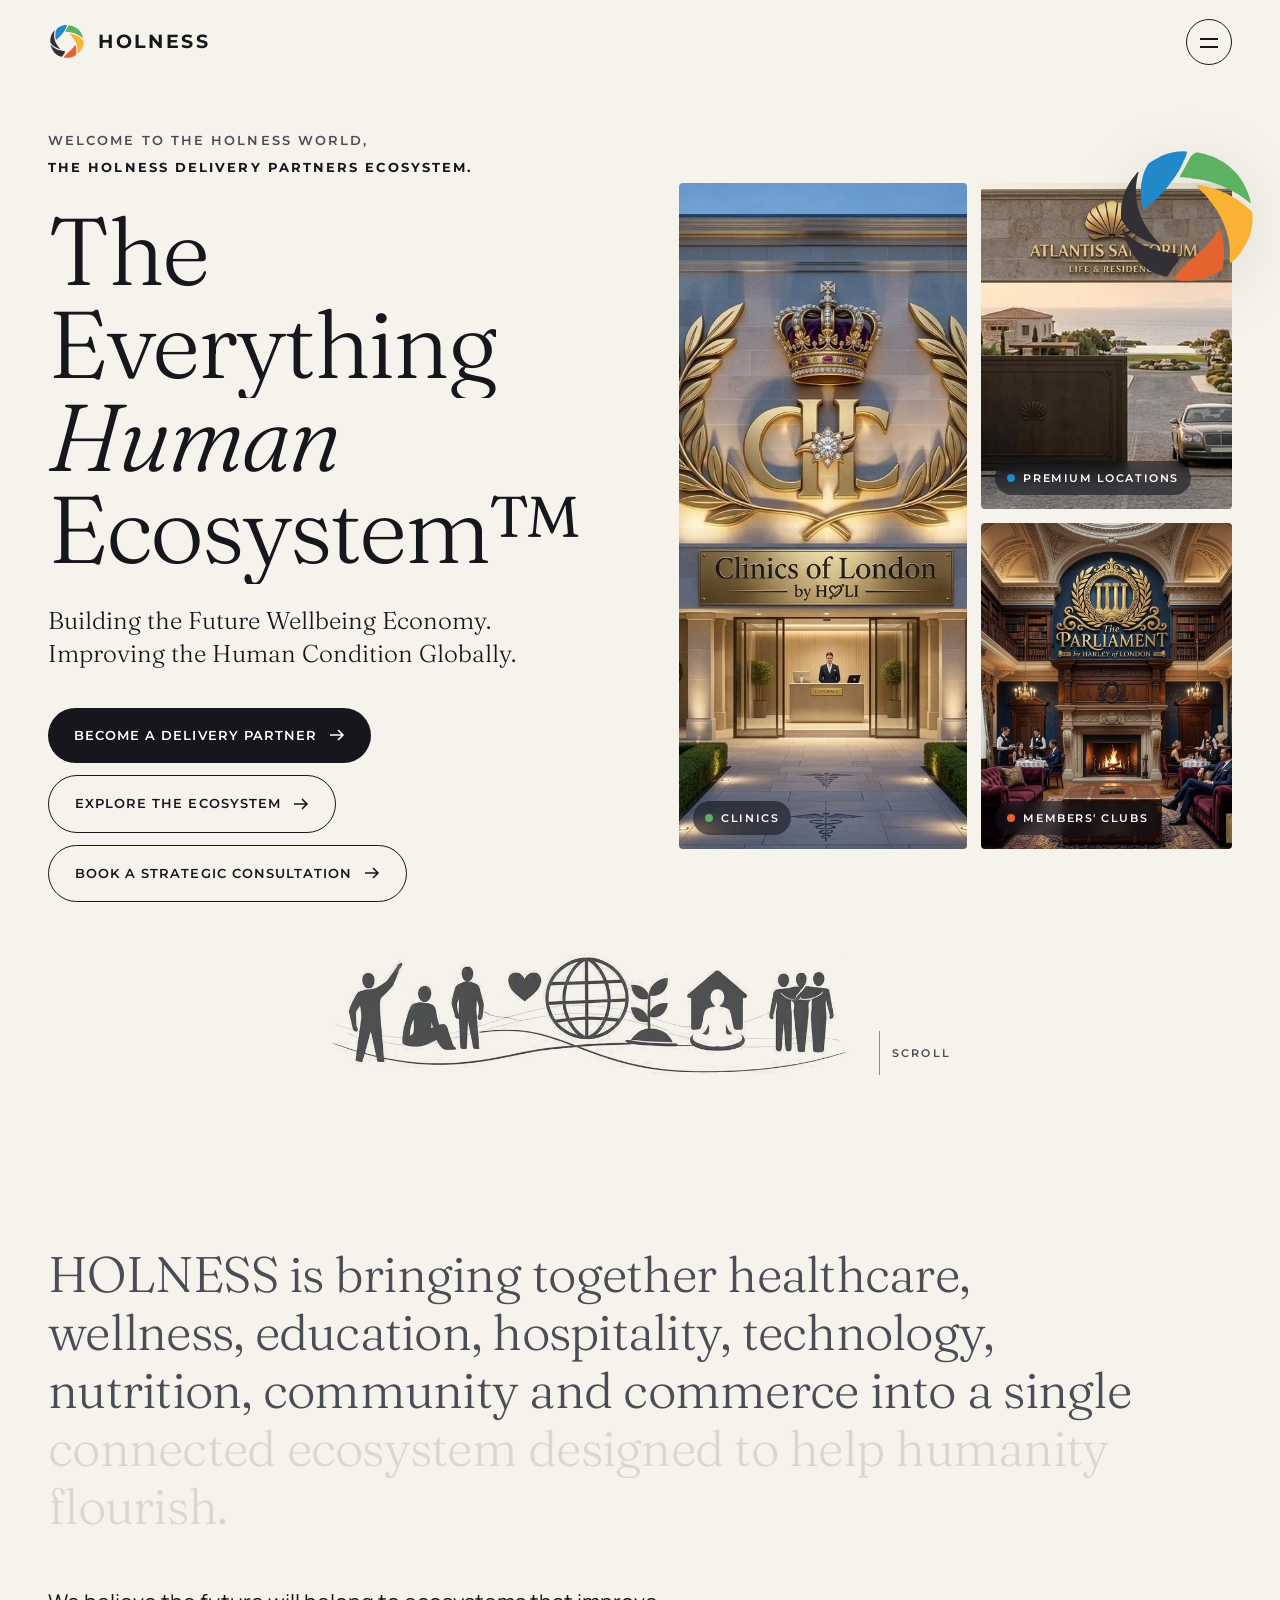
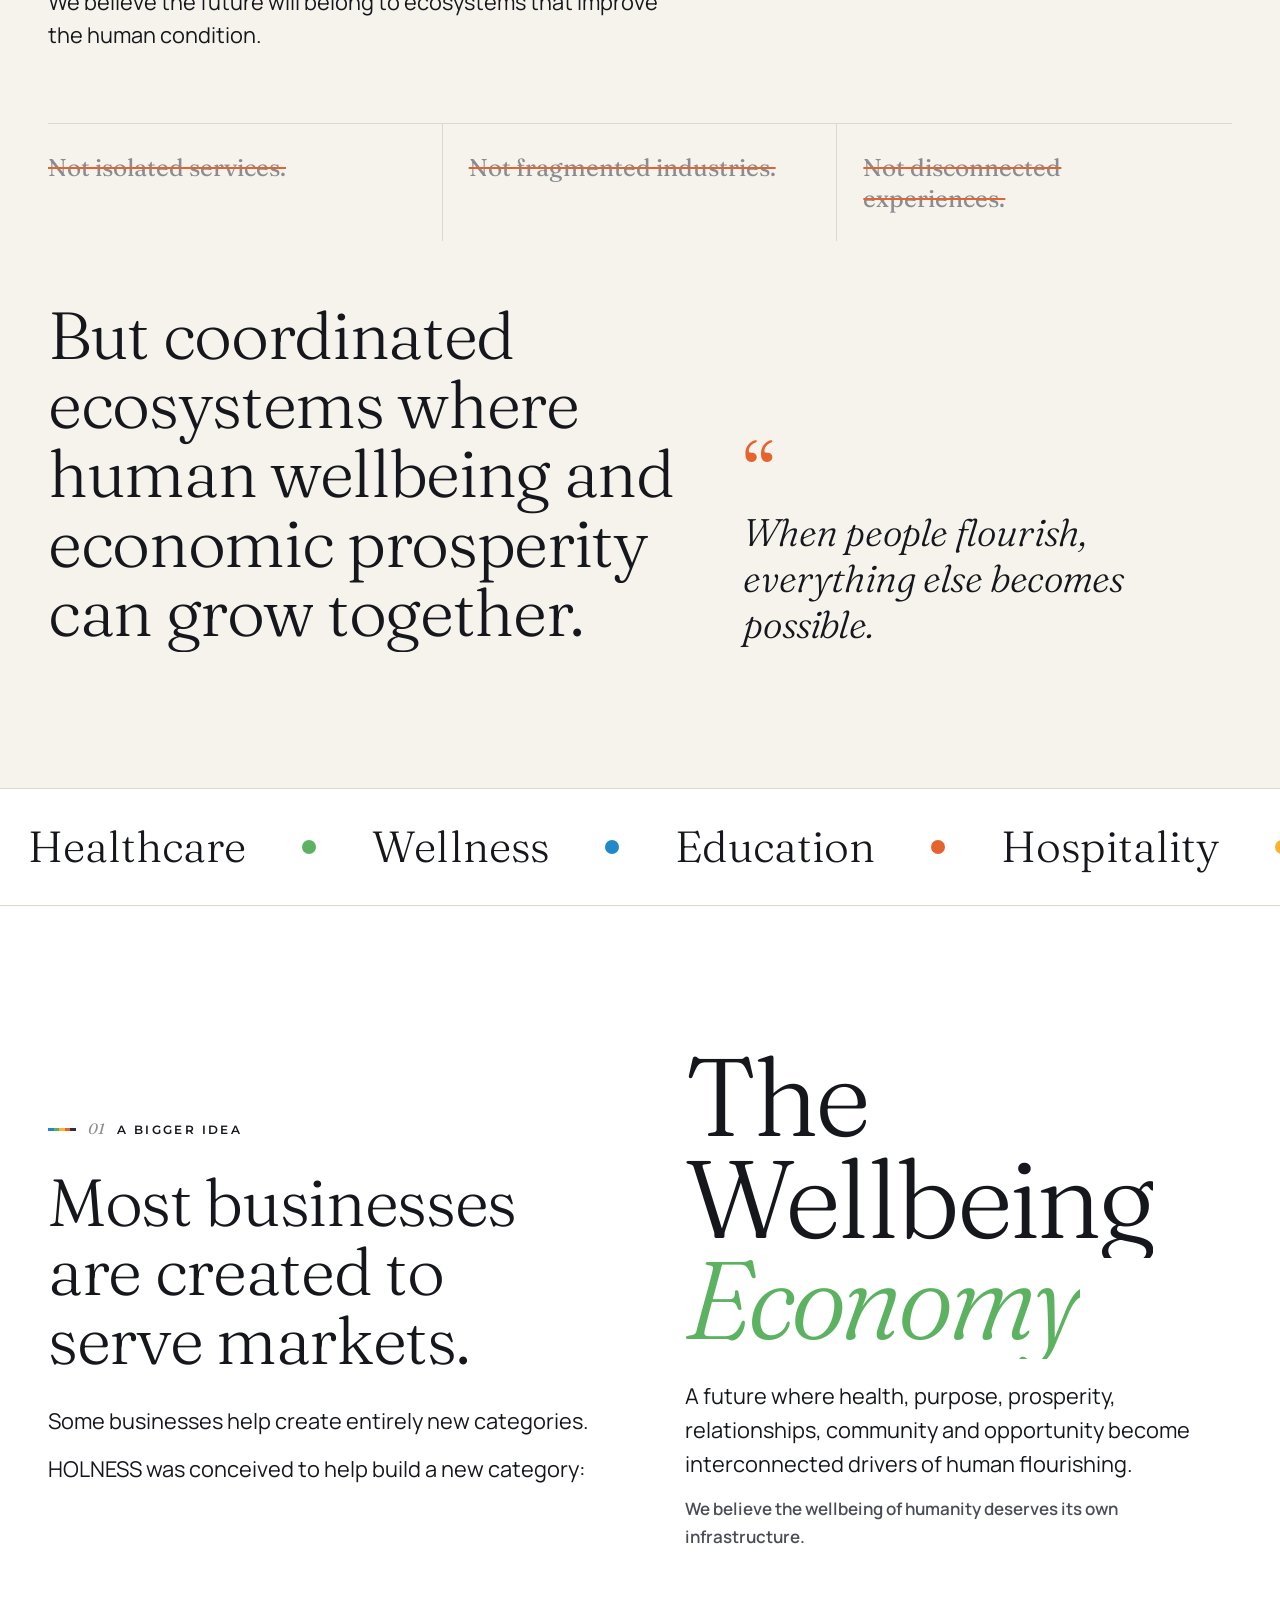
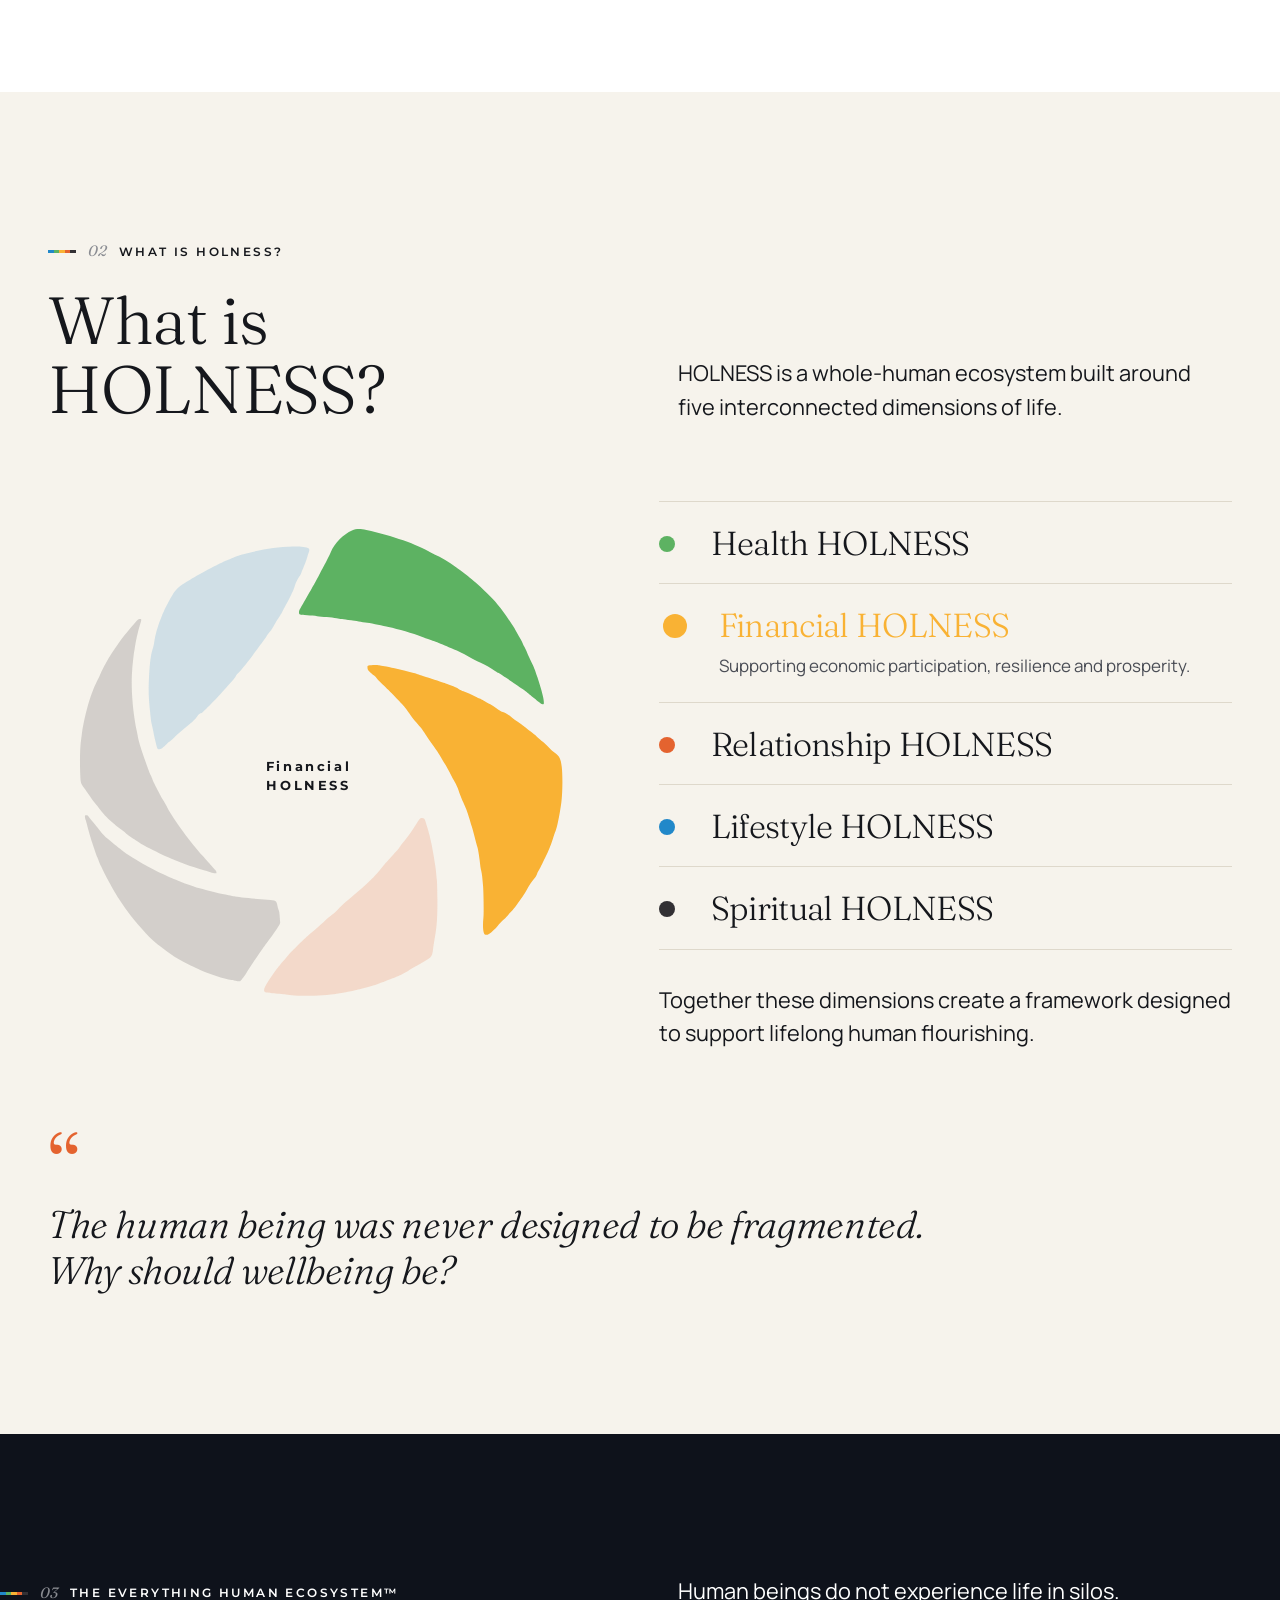
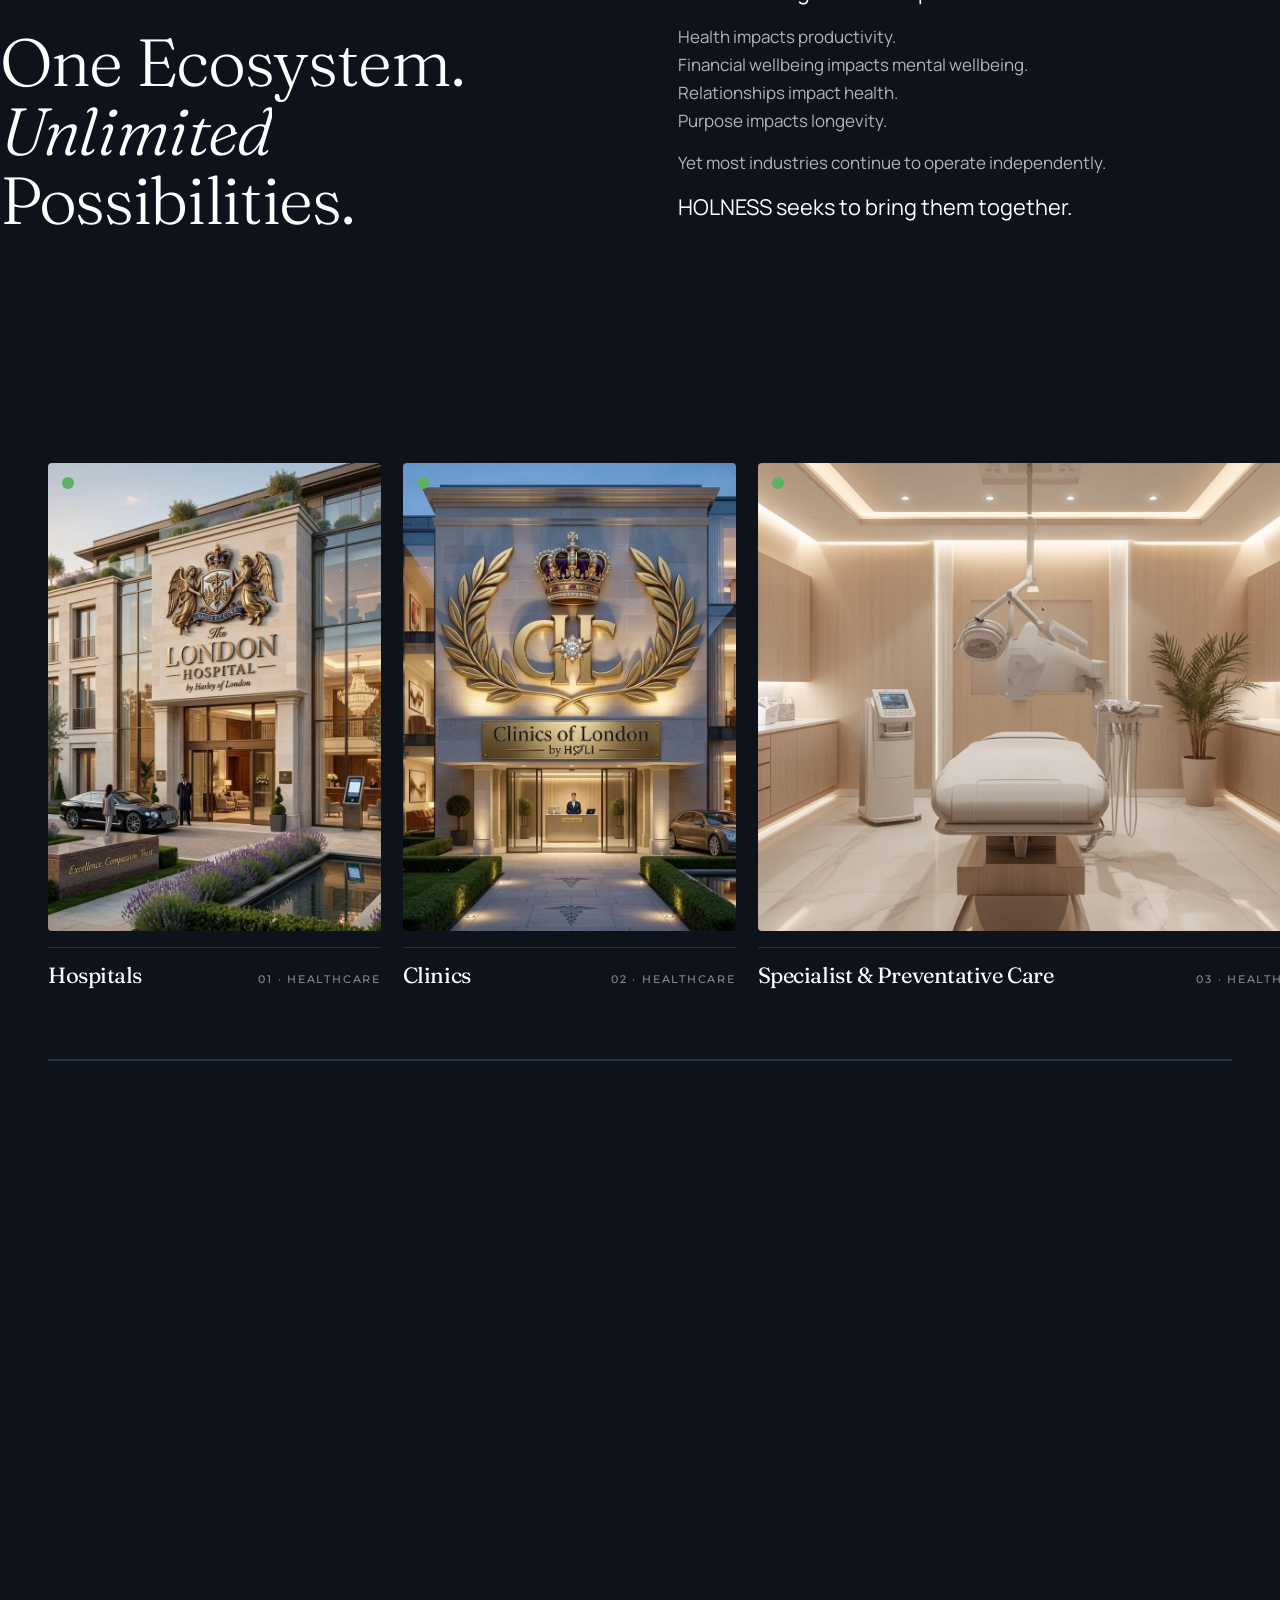
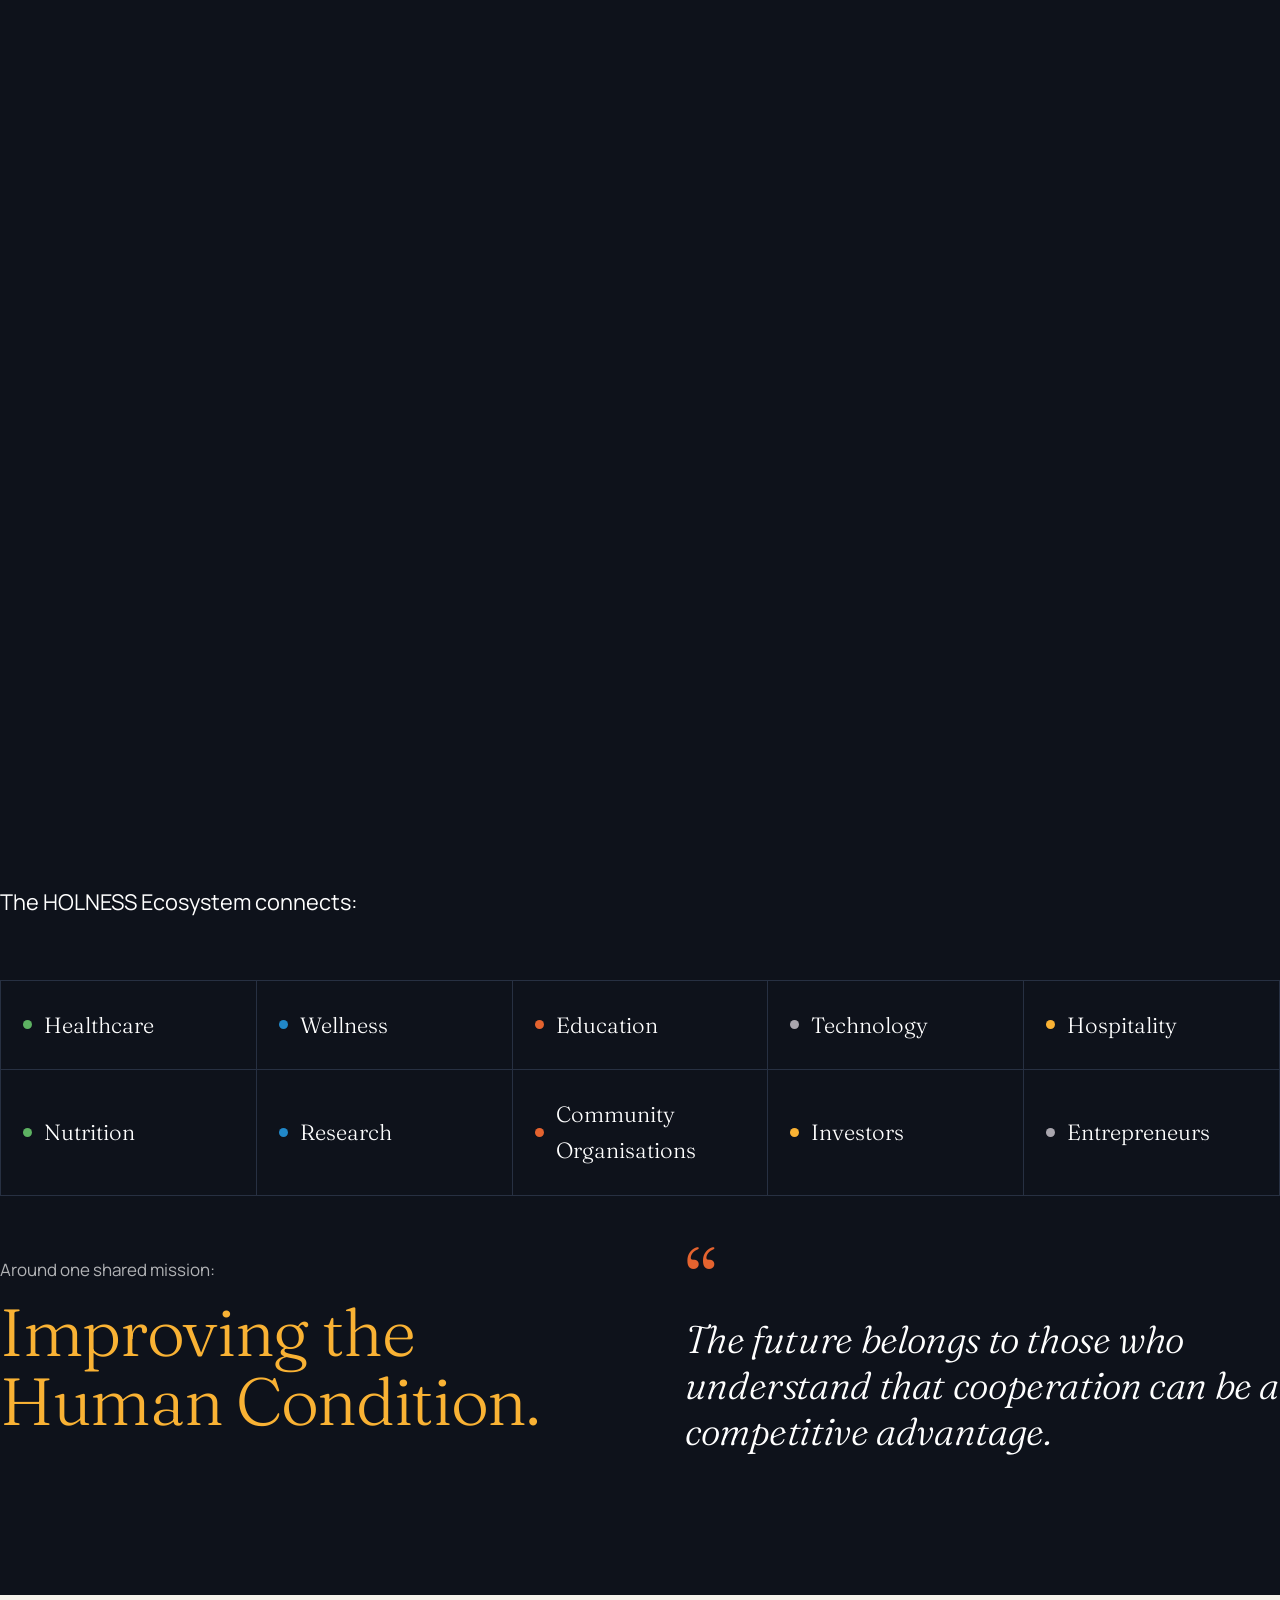
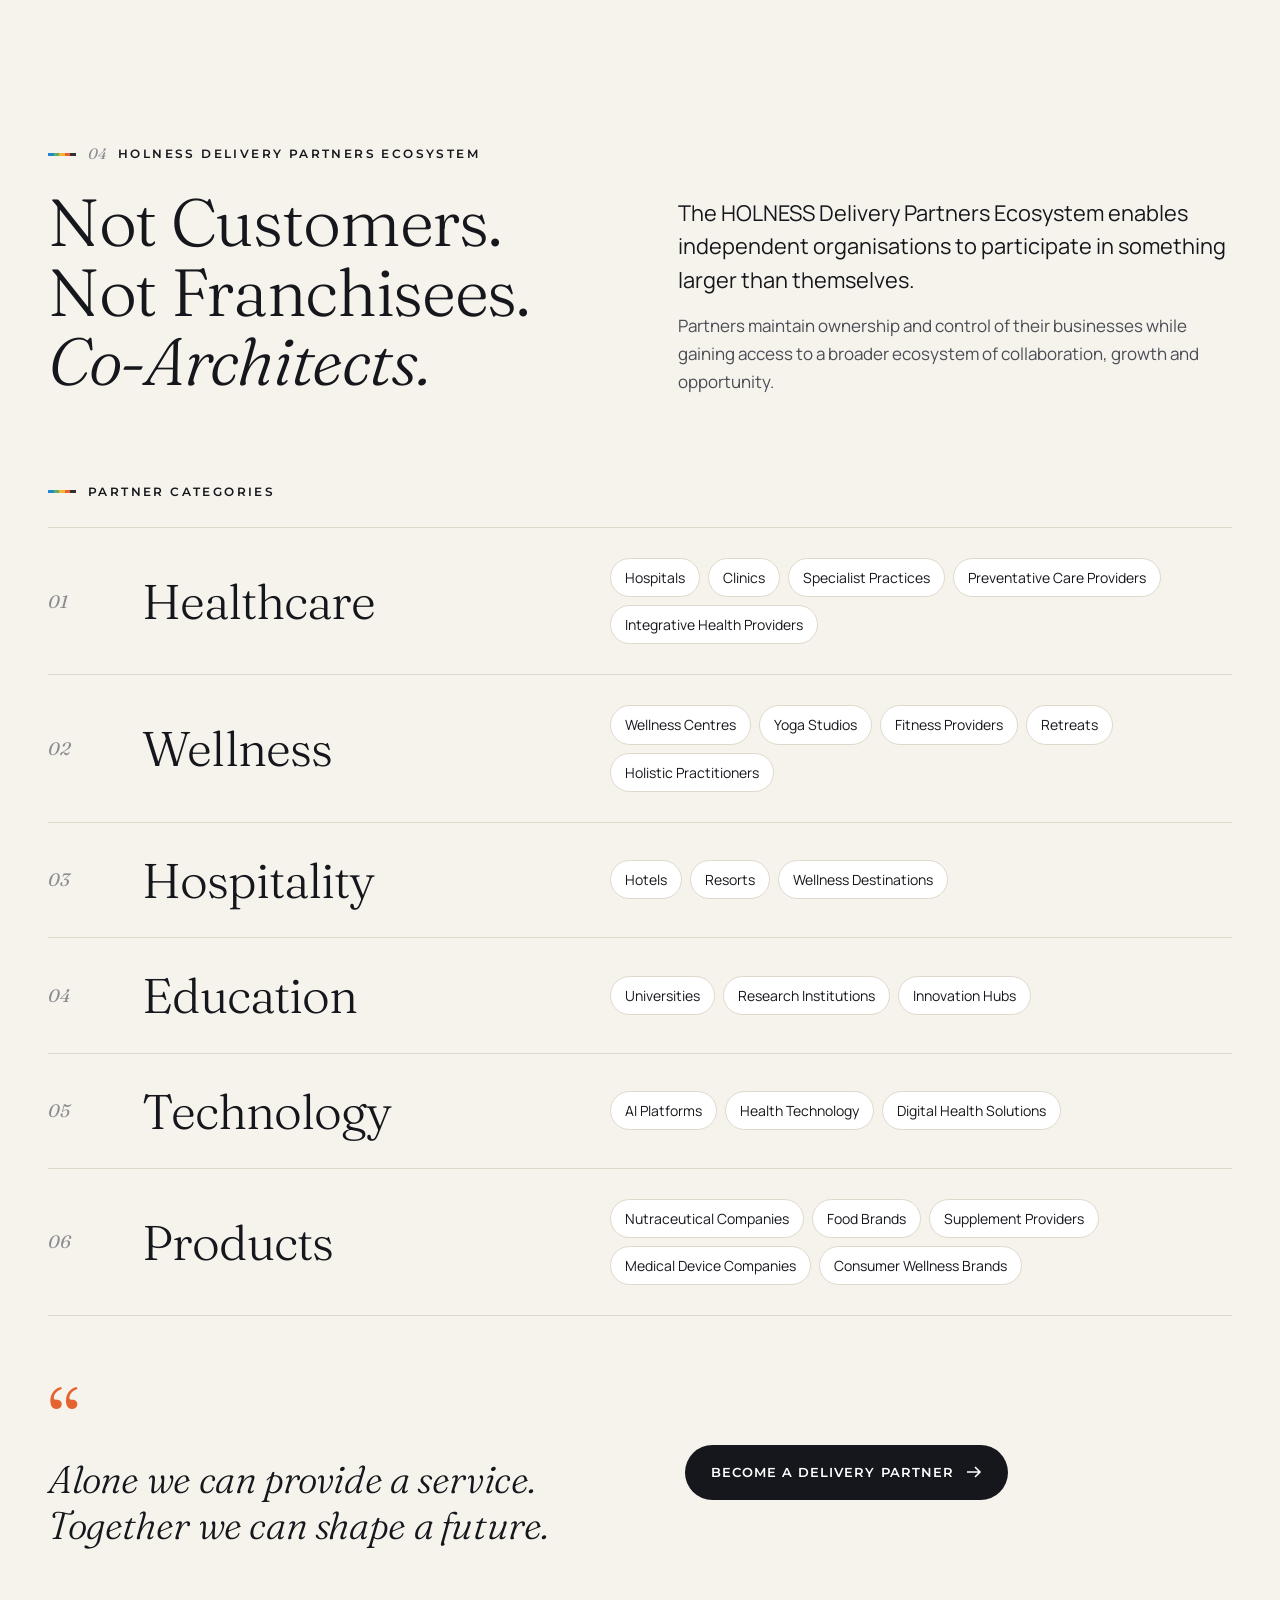
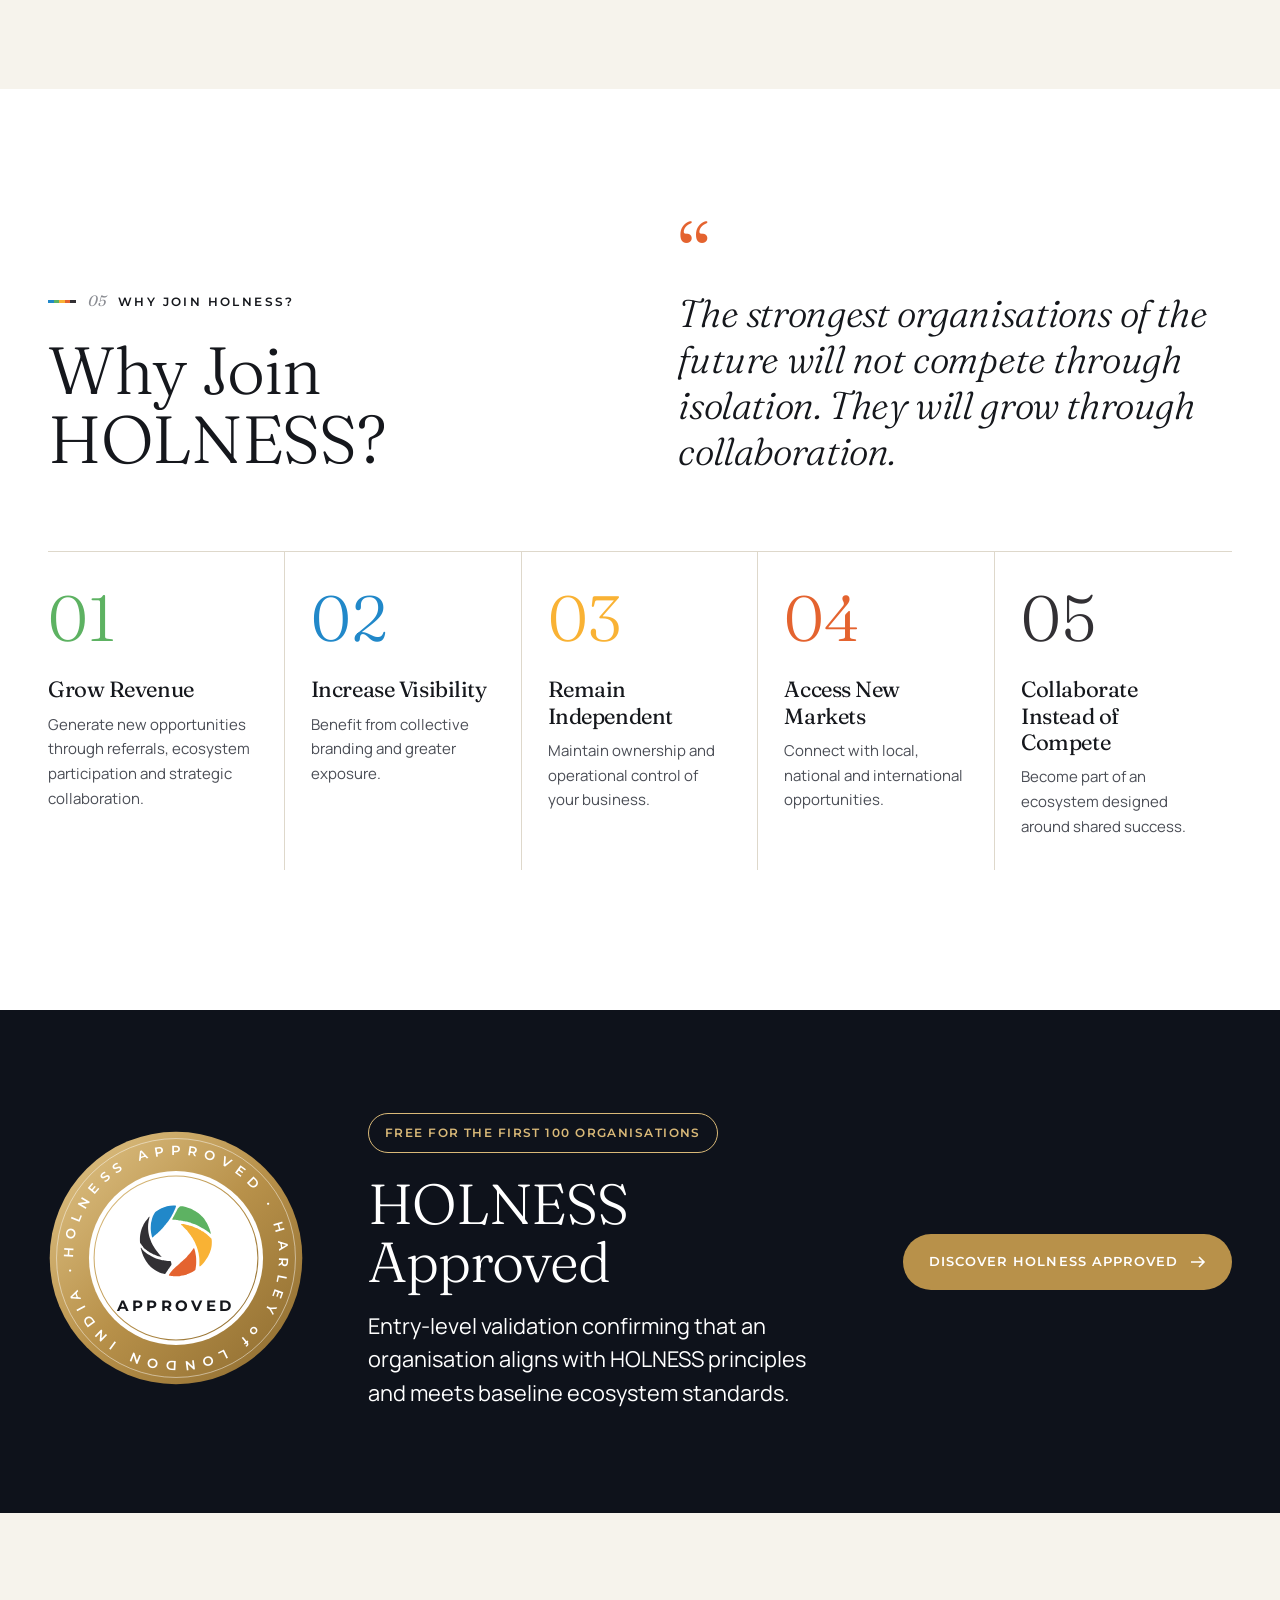
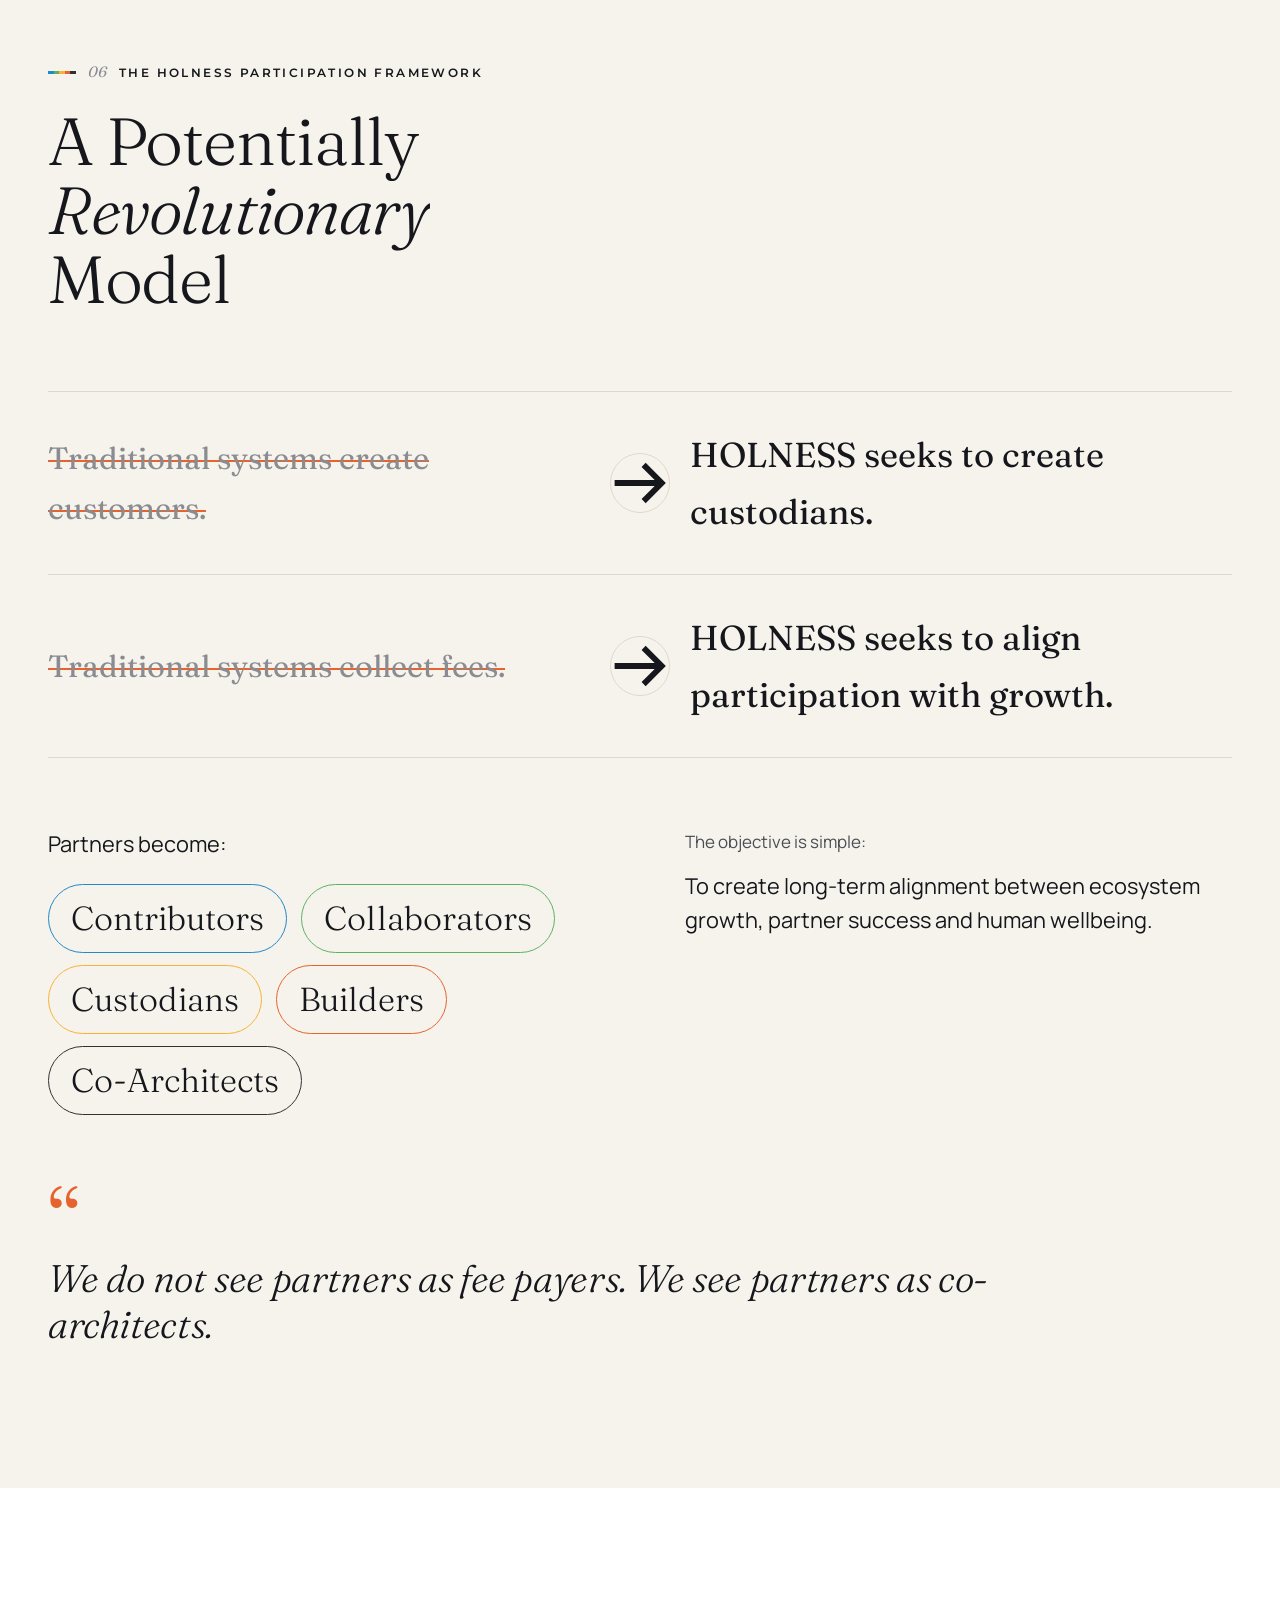
==== commit cacd2362: "Link the HOLNESS book to its Notion Press hardcover page Co-Authored-By: Claude Opus 5.5 <noreply@an" ====
--- a/index.html
+++ b/index.html
@@ -433,7 +433,7 @@
         <p>A New Blueprint for Everything Human and the Future of Human HOLNESS™ — by Sanjeev Kumar</p></div>
         <div class="book-stage"><div class="book3d"><div class="spine"></div><div class="cover"><img src="images/holness-book-cover.jpg" alt="Cover of the HOLNESS book by Sanjeev Kumar" loading="lazy"></div></div></div>
         <div><p class="quote" style="font-size:clamp(20px,1.8vw,24px);margin-bottom:22px">&ldquo;We are living through a moment where the world is accelerating, but the human being is fragmenting. This book was written as a response to that fragmentation.&rdquo;</p>
-        <a class="btn btn-solid" href="contact.html?interest=book">Request a copy<svg viewBox="0 0 16 16" fill="none" stroke="currentColor" stroke-width="1.6" aria-hidden="true"><path d="M1 8h13M9 3l5 5-5 5"/></svg></a></div>
+        <a class="btn btn-solid" href="https://notionpress.com/in/read/harley-of-london-the-architecture-for-human-holness-tm-hardcover/harley-of-london-the-architecture-for-human-holness-tm-hardcover" target="_blank" rel="noopener">Buy the hardcover<svg viewBox="0 0 16 16" fill="none" stroke="currentColor" stroke-width="1.6" aria-hidden="true"><path d="M1 8h13M9 3l5 5-5 5"/></svg></a></div>
       </div>
     </div>
   </div>
@@ -527,7 +527,7 @@
           <li><a href="recognition.html#award">HOLNESS Public Good Award™</a></li>
           <li><a href="recognition.html#miss-holness">Le Monde Miss HOLNESS</a></li>
           <li><a href="https://open.spotify.com/episode/6kf4HJJrArmrOtLBUTqVgC" target="_blank" rel="noopener">HOLNESS Podcast (Spotify)</a></li>
-          <li><a href="index.html#listen">The HOLNESS Book</a></li>
+          <li><a href="https://notionpress.com/in/read/harley-of-london-the-architecture-for-human-holness-tm-hardcover/harley-of-london-the-architecture-for-human-holness-tm-hardcover" target="_blank" rel="noopener">The HOLNESS Book (Notion Press)</a></li>
         </ul>
       </div>
       <div>
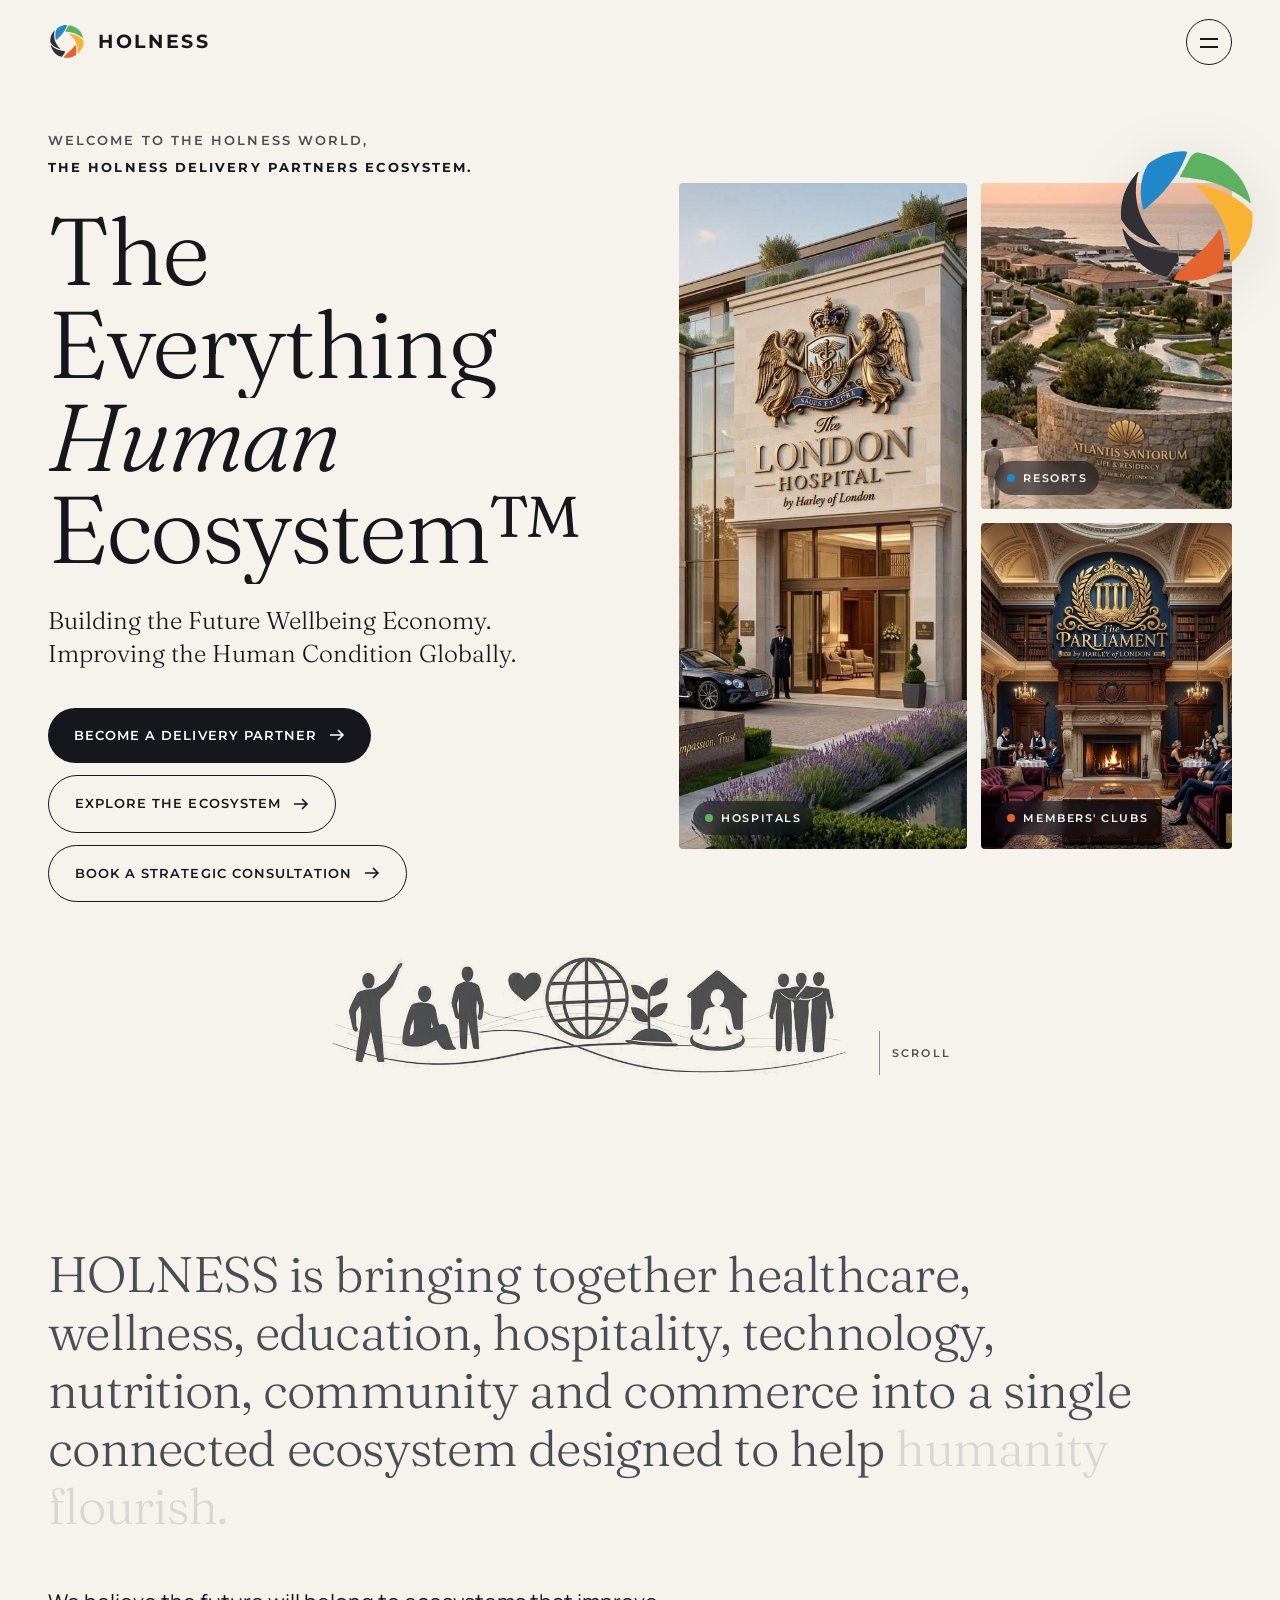
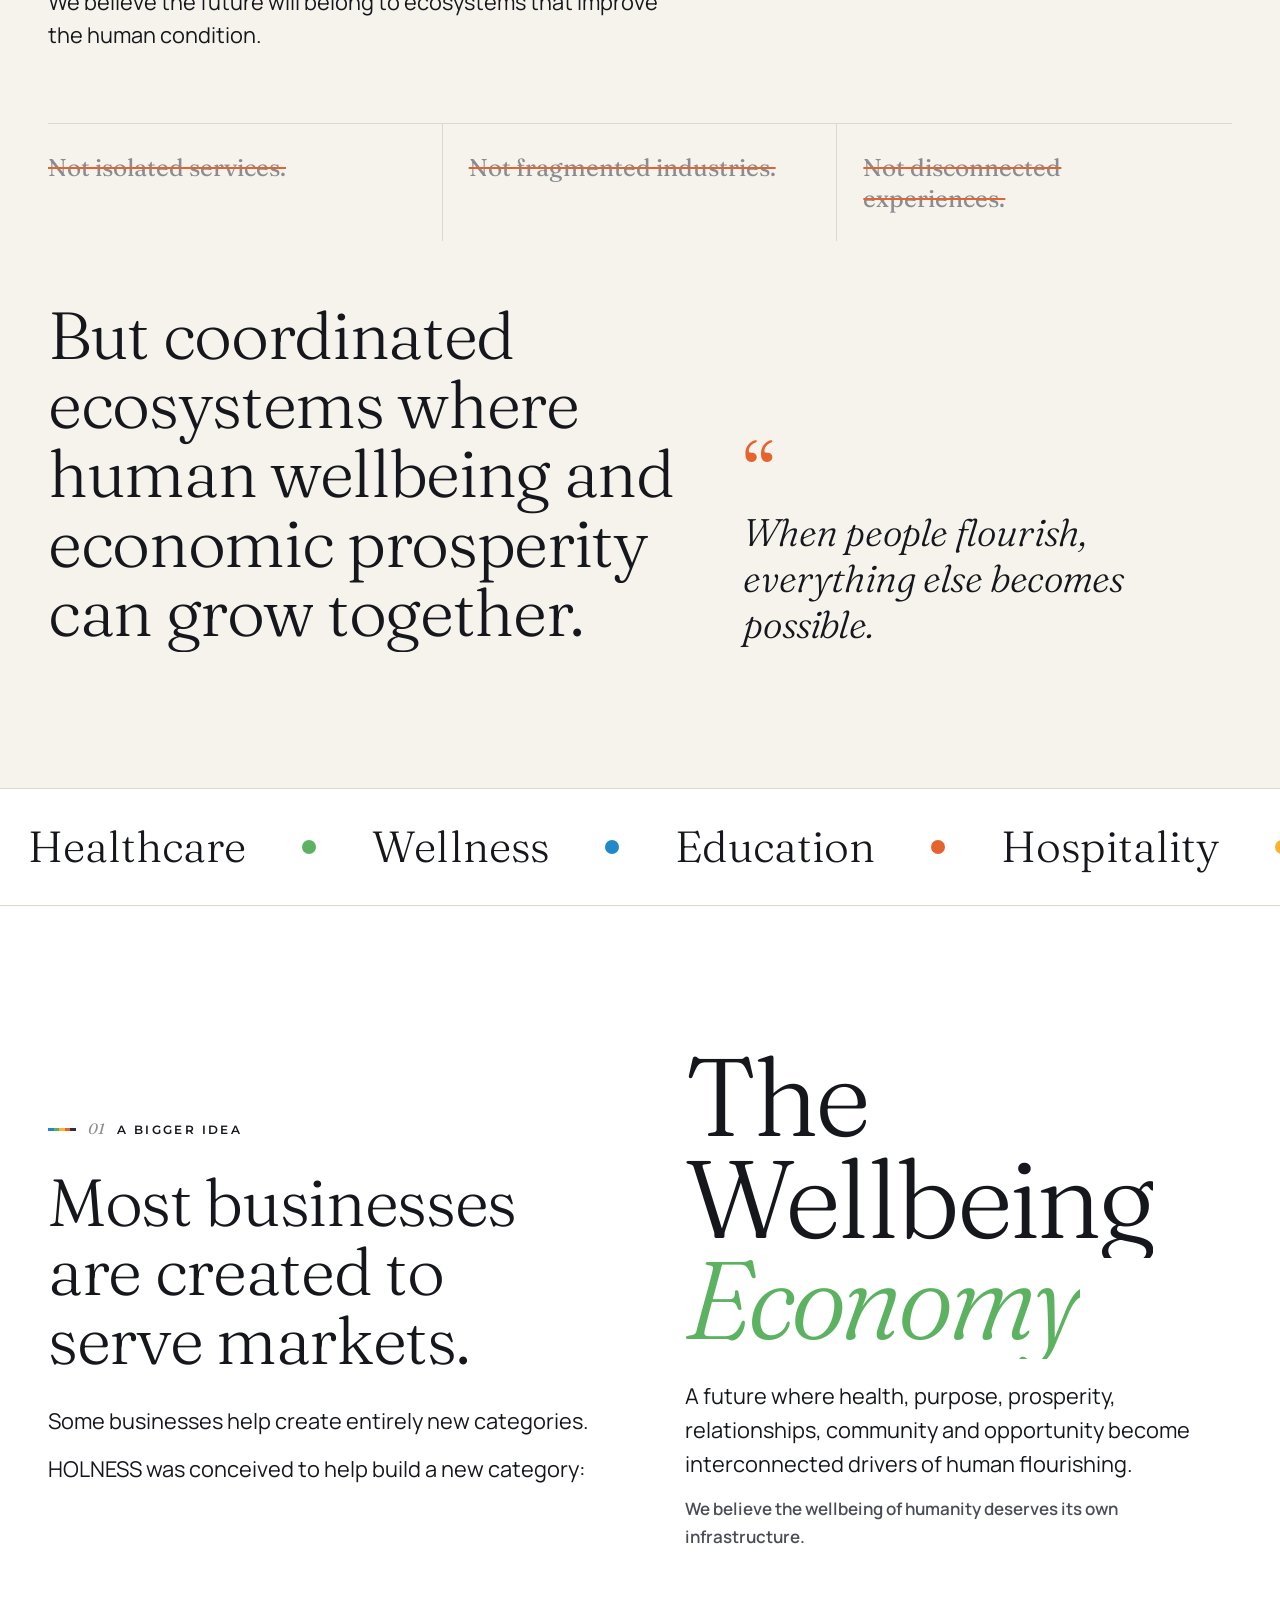
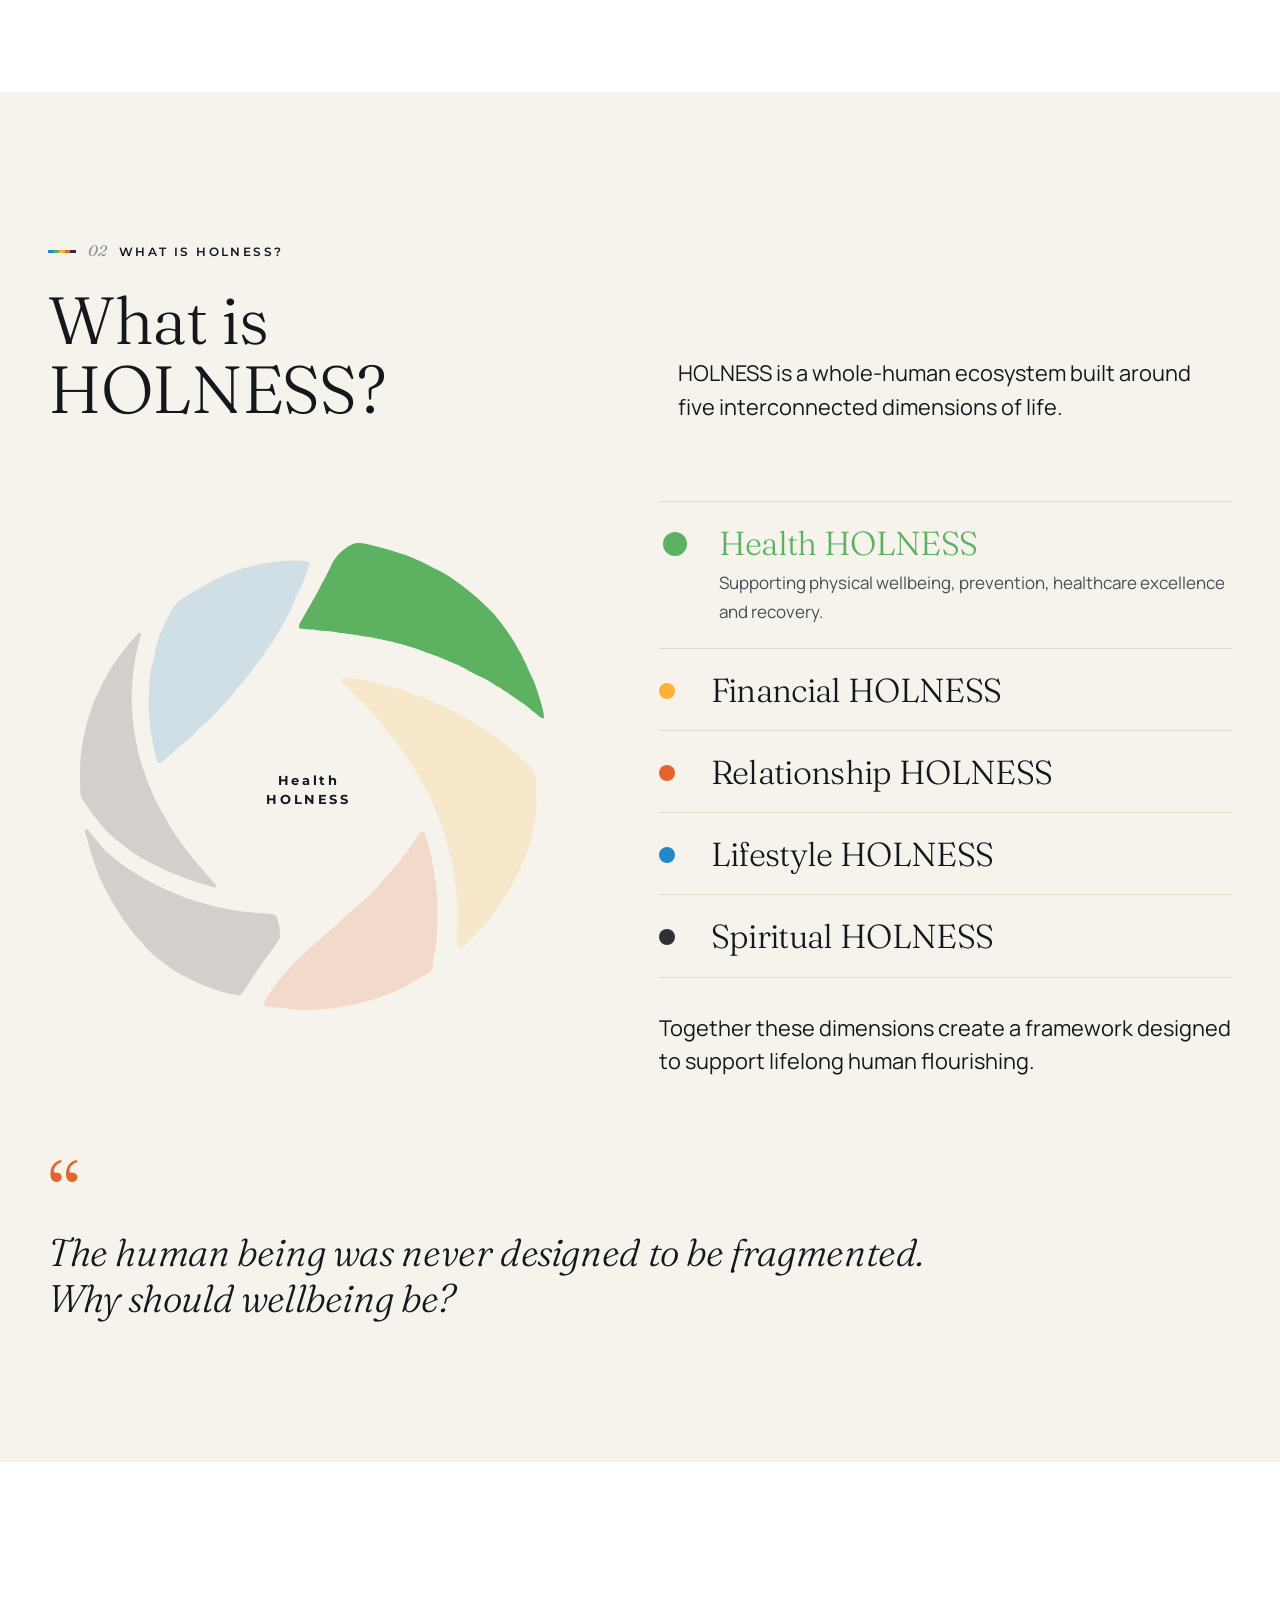
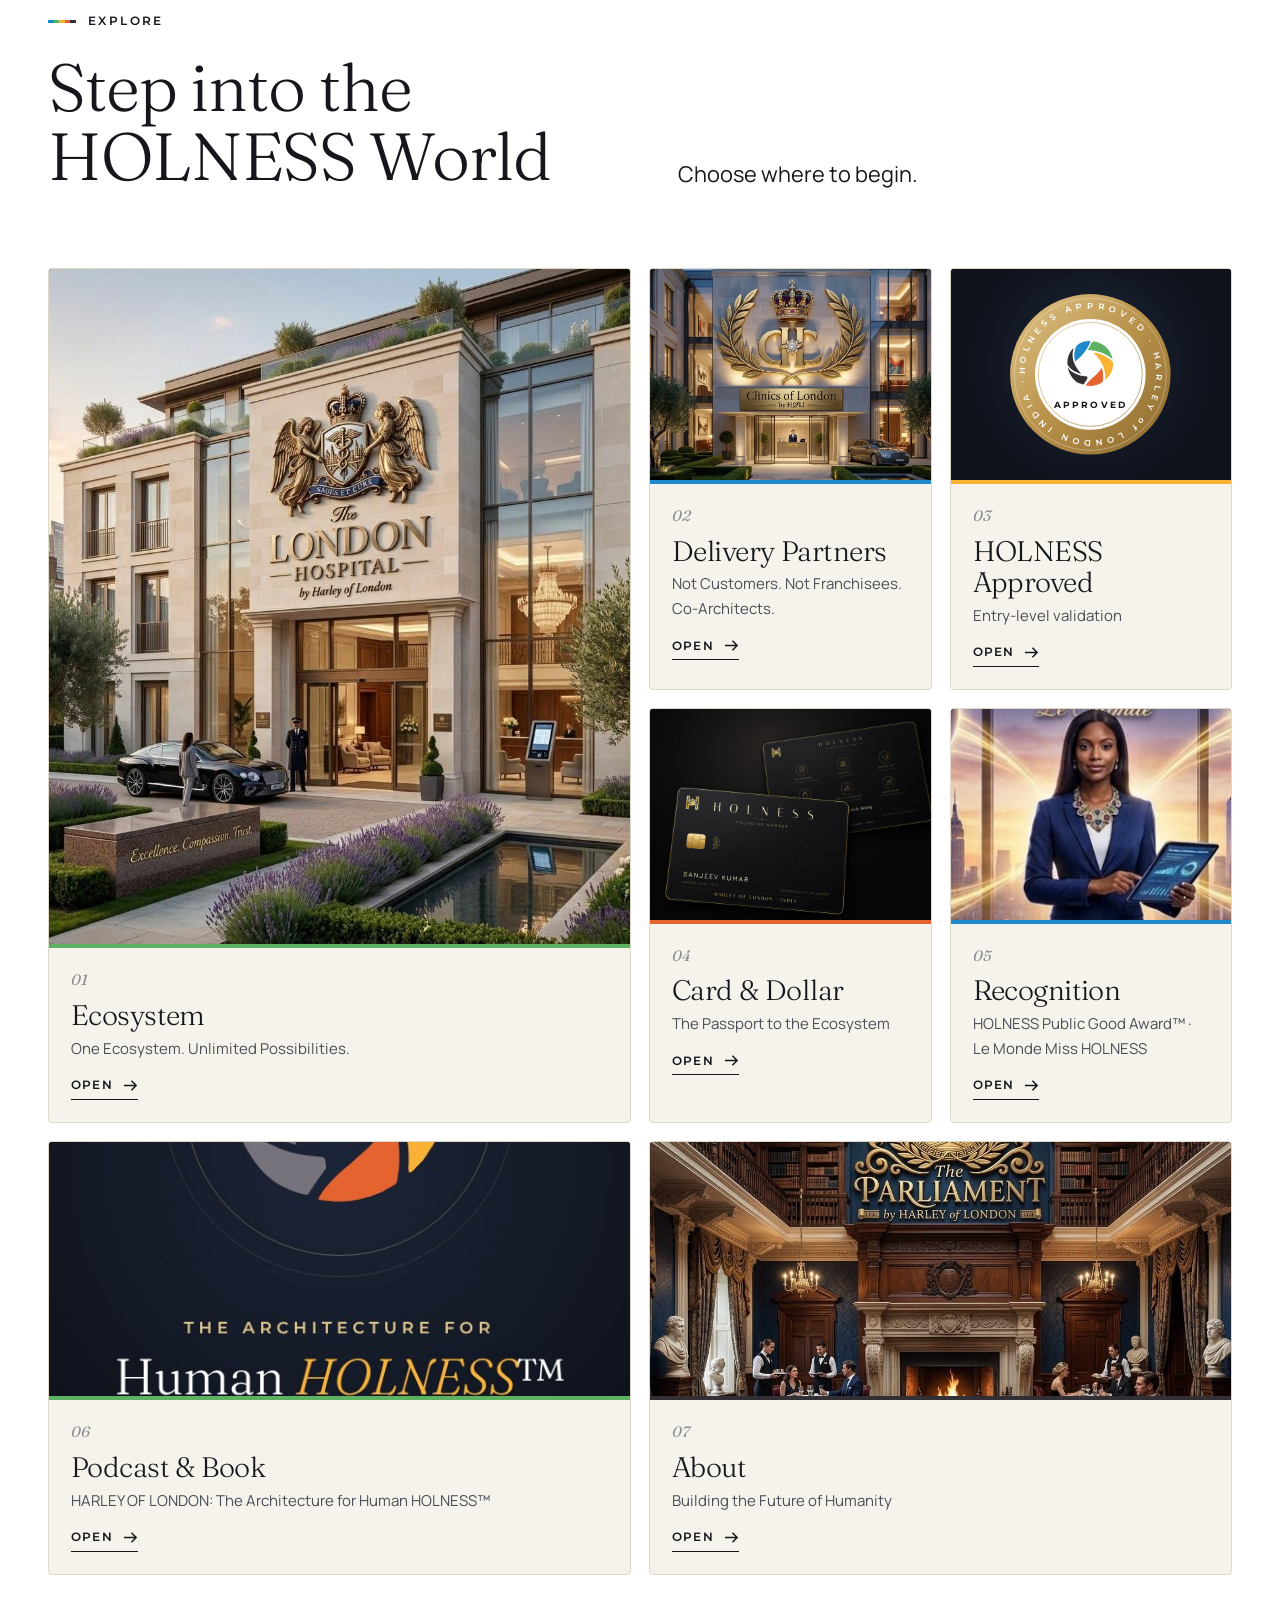
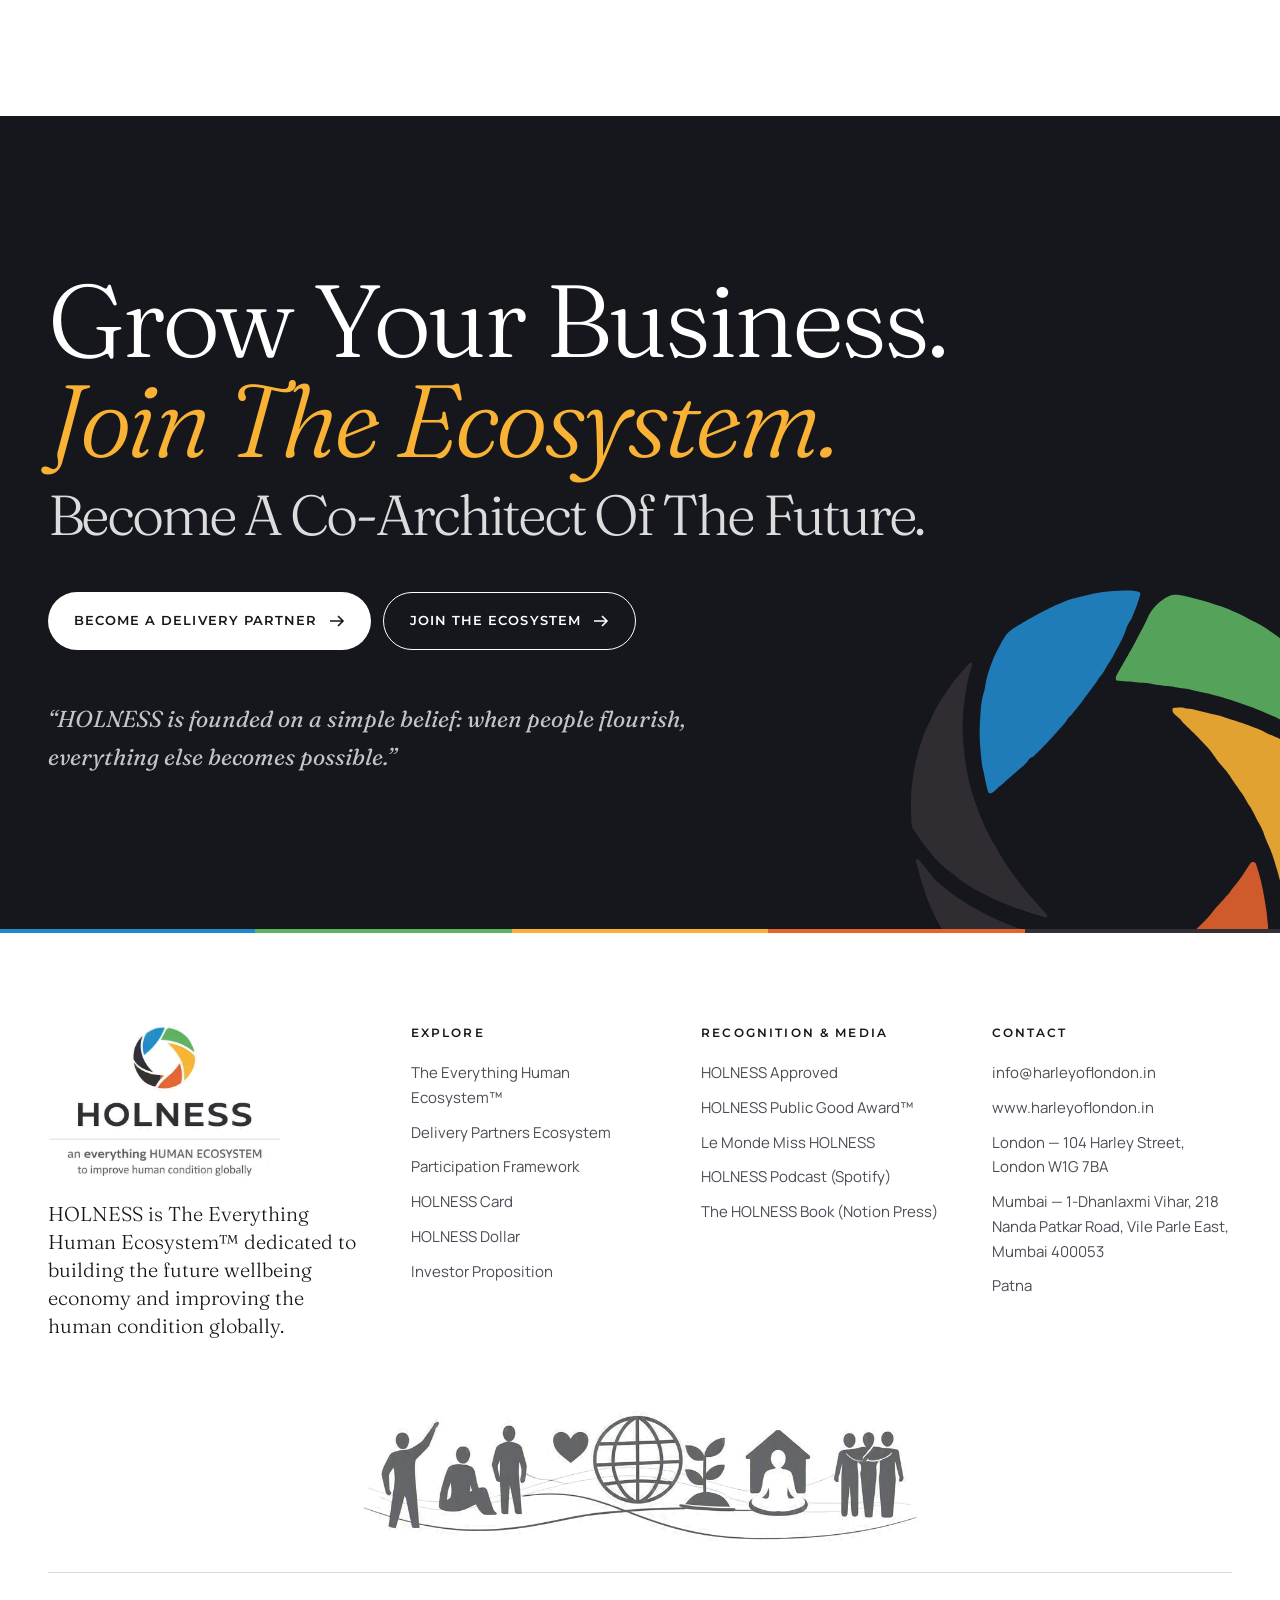
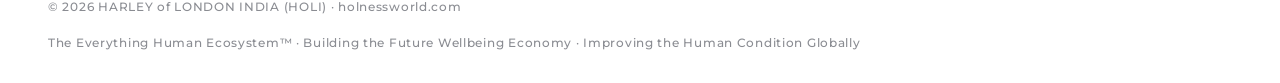
==== commit 7a0e29e7: "Give each menu tab its own page and replace the pinned gallery The home page keeps the welcome, A Bi" ====
--- a/index.html
+++ b/index.html
@@ -18,13 +18,13 @@
 <header class="site-header">
   <div class="wrap">
     <a class="brand" href="index.html" aria-label="HOLNESS World home"><svg class="mark" viewBox="0 0 200 195.2" aria-hidden="true" ><path class="b b0 b-ink" fill="#323034" fill-rule="evenodd" d="M62.08,136.25C61.36,136.03 60.40,135.75 59.94,135.61C56.52,134.62 52.54,133.27 50.42,132.38C49.96,132.19 49.10,131.85 48.51,131.63C45.45,130.45 37.04,126.36 35.08,125.08C34.48,124.69 33.45,124.02 32.80,123.59C31.52,122.76 29.45,121.25 29.34,121.06C29.30,121.00 28.54,120.40 27.65,119.75C26.76,119.09 25.79,118.32 25.49,118.05C25.19,117.77 24.70,117.36 24.40,117.14C23.40,116.38 21.05,113.99 20.14,112.80C19.64,112.14 18.73,110.99 18.11,110.24C17.49,109.49 16.43,108.04 15.76,107.02C15.09,106.01 14.08,104.56 13.52,103.81C12.21,102.07 12.16,101.90 12.02,98.75C11.80,93.69 11.93,88.17 12.33,85.42C12.43,84.76 12.59,83.56 12.68,82.74C13.04,79.80 14.49,73.40 15.47,70.42C16.86,66.20 17.19,65.38 18.63,62.44C19.18,61.33 19.73,60.15 19.86,59.82C20.31,58.68 21.75,55.88 22.55,54.58C23.00,53.86 23.71,52.71 24.13,52.02C24.56,51.34 25.05,50.59 25.23,50.36C25.41,50.13 25.83,49.54 26.16,49.05C27.65,46.86 28.73,45.47 31.66,41.96C34.06,39.08 34.34,38.81 34.96,38.81C35.47,38.81 35.48,38.81 35.48,39.23C35.48,39.47 35.21,40.46 34.88,41.44C34.31,43.15 33.31,47.70 32.98,50.12C32.91,50.61 32.83,51.09 32.80,51.19C32.70,51.53 32.15,56.36 32.03,57.98C31.70,62.41 31.74,65.49 32.20,71.49C32.41,74.30 33.22,79.76 33.69,81.60C33.81,82.06 33.97,82.86 34.05,83.38C34.37,85.54 35.10,87.98 37.14,93.75C38.31,97.07 38.74,98.21 39.13,98.97C39.29,99.29 39.61,100.04 39.84,100.64C40.07,101.24 40.66,102.50 41.16,103.45C41.66,104.40 42.31,105.66 42.61,106.25C42.91,106.84 43.49,107.86 43.88,108.51C44.28,109.17 45.03,110.48 45.54,111.43C48.02,116.07 54.43,124.81 59.17,130.02C59.73,130.63 60.49,131.51 60.86,131.96C61.24,132.42 62.19,133.47 62.97,134.29C64.28,135.65 64.40,135.81 64.40,136.22C64.40,136.67 64.40,136.67 63.90,136.65C63.62,136.64 62.80,136.46 62.08,136.25Z"/><path class="b b1 b-blue" fill="#2188C9" fill-rule="evenodd" d="M41.63,88.48C41.35,87.76 40.39,83.76 40.12,82.14C39.98,81.32 39.74,80.17 39.58,79.58C39.42,78.99 39.24,77.98 39.17,77.32C39.10,76.67 38.96,75.35 38.87,74.40C38.30,69.01 38.21,66.23 38.45,61.55C38.76,55.62 39.11,52.87 39.87,50.38C40.12,49.55 40.37,48.55 40.41,48.15C40.77,45.14 41.80,41.54 43.51,37.38C44.36,35.29 47.13,30.04 48.19,28.50C49.23,26.98 50.89,25.69 54.29,23.75C55.10,23.28 56.39,22.52 57.14,22.06C58.75,21.09 60.98,19.85 62.32,19.19C65.15,17.78 68.24,16.31 68.87,16.07C69.26,15.92 70.15,15.55 70.83,15.26C72.57,14.52 73.18,14.32 74.82,13.93C75.61,13.75 76.97,13.41 77.86,13.18C83.32,11.76 88.14,11.10 93.76,10.99C96.64,10.93 98.97,11.19 99.91,11.69C100.20,11.84 100.18,12.65 99.87,13.33C99.74,13.63 99.55,14.21 99.45,14.63C99.26,15.44 98.33,18.02 97.75,19.37C97.55,19.81 97.25,20.55 97.07,21.01C96.90,21.47 96.57,22.10 96.35,22.42C95.60,23.47 94.78,25.16 94.53,26.17C94.39,26.72 93.99,27.74 93.65,28.44C93.30,29.13 92.95,29.89 92.86,30.12C92.77,30.35 92.31,31.23 91.84,32.08C91.37,32.93 90.75,34.06 90.47,34.58C90.18,35.11 89.82,35.82 89.68,36.17C89.54,36.51 88.94,37.51 88.35,38.38C87.76,39.25 86.99,40.50 86.62,41.16C85.77,42.73 85.50,43.13 84.77,43.99C84.43,44.38 83.89,45.13 83.57,45.65C83.25,46.18 82.48,47.25 81.86,48.04C81.24,48.82 80.13,50.32 79.39,51.37C78.66,52.42 77.75,53.65 77.38,54.11C77.01,54.57 76.00,55.85 75.14,56.96C74.15,58.24 73.32,59.19 72.89,59.53C72.43,59.89 72.11,60.26 71.92,60.66C71.54,61.44 71.05,62.07 69.66,63.57C69.02,64.26 68.05,65.36 67.50,66.01C65.49,68.41 59.09,75.00 58.76,75.00C58.23,75.01 57.37,75.61 57.03,76.23C56.57,77.03 55.06,78.53 53.10,80.13C51.20,81.67 49.43,83.22 47.98,84.59C47.36,85.19 46.58,85.86 46.25,86.10C45.92,86.34 45.49,86.70 45.30,86.91C45.10,87.12 44.52,87.66 44.02,88.11C43.12,88.91 43.08,88.93 42.45,88.93C41.82,88.93 41.81,88.92 41.63,88.48Z"/><path class="b b2 b-green" fill="#5DB262" fill-rule="evenodd" d="M182.96,79.20C182.46,78.75 181.66,78.08 181.17,77.70C179.38,76.29 179.09,76.05 178.27,75.34C177.82,74.94 176.96,74.31 176.37,73.92C175.78,73.54 175.08,73.07 174.82,72.88C173.81,72.15 167.89,68.24 167.50,68.04C167.27,67.93 166.71,67.60 166.25,67.30C164.24,66.02 162.64,65.12 160.36,64.01C159.01,63.36 157.14,62.38 156.19,61.84C153.56,60.35 151.61,59.38 150.36,58.95C149.74,58.73 148.48,58.19 147.56,57.73C146.64,57.28 145.25,56.70 144.46,56.44C143.68,56.19 142.77,55.86 142.44,55.72C142.11,55.57 141.28,55.27 140.60,55.04C139.91,54.81 138.81,54.42 138.15,54.17C134.38,52.75 128.83,51.12 125.12,50.35C124.23,50.17 122.41,49.78 121.07,49.48C119.73,49.18 117.88,48.83 116.96,48.69C116.05,48.56 114.55,48.31 113.63,48.16C112.71,48.00 111.43,47.81 110.77,47.74C107.35,47.36 106.57,47.25 105.17,46.98C104.32,46.82 102.61,46.60 101.37,46.49C100.12,46.39 98.46,46.23 97.68,46.14C96.89,46.05 95.18,45.91 93.87,45.83C90.84,45.66 90.71,45.61 90.71,44.68C90.71,44.10 90.78,43.88 91.20,43.18C91.63,42.46 92.57,40.81 94.26,37.80C94.55,37.27 94.88,36.71 95.00,36.55C95.11,36.38 95.38,35.90 95.60,35.48C95.81,35.05 96.19,34.40 96.44,34.03C96.69,33.66 97.61,31.95 98.49,30.22C99.36,28.50 100.23,26.84 100.42,26.55C100.85,25.86 102.37,22.83 102.91,21.56C104.39,18.10 107.82,14.60 111.09,13.21C112.70,12.52 114.11,12.47 116.61,13.01C126.42,15.14 136.41,18.63 141.36,21.66C141.79,21.92 142.45,22.27 142.83,22.43C145.31,23.48 148.06,25.12 151.25,27.45C151.84,27.88 152.79,28.55 153.37,28.94C153.94,29.33 155.01,30.16 155.75,30.79C156.48,31.41 157.78,32.49 158.63,33.19C160.63,34.84 165.52,39.65 166.55,40.97C166.99,41.54 167.54,42.24 167.78,42.52C168.58,43.47 169.99,45.41 170.95,46.85C171.47,47.63 172.20,48.72 172.57,49.26C173.32,50.35 173.83,51.19 174.69,52.80C175.01,53.39 175.53,54.30 175.84,54.82C176.15,55.35 176.52,56.07 176.67,56.43C176.81,56.79 177.15,57.51 177.44,58.04C177.72,58.56 178.19,59.58 178.49,60.30C178.78,61.02 179.43,62.44 179.93,63.45C181.16,65.92 181.40,66.52 182.38,69.58C184.16,75.09 184.88,77.90 184.88,79.25C184.88,80.00 184.88,80.00 184.37,80.00C183.92,80.00 183.78,79.92 182.96,79.20Z"/><path class="b b3 b-yellow" fill="#F9B234" fill-rule="evenodd" d="M157.40,159.43C156.90,158.13 156.80,156.13 157.09,153.27C157.26,151.54 157.18,144.11 156.96,141.01C156.75,138.15 156.51,136.14 156.25,135.13C156.10,134.50 155.93,133.64 155.89,133.21C155.65,130.68 155.08,127.01 154.77,126.03C154.58,125.43 154.12,123.74 153.75,122.26C153.39,120.79 152.88,118.91 152.62,118.10C152.36,117.28 151.92,115.80 151.62,114.82C151.00,112.74 150.32,110.94 149.29,108.70C148.61,107.21 147.62,104.64 147.35,103.69C147.22,103.19 146.07,100.89 145.54,100.06C145.33,99.73 144.70,98.53 144.14,97.38C143.58,96.24 142.69,94.65 142.17,93.87C141.64,93.08 140.90,91.85 140.51,91.13C140.13,90.41 139.46,89.36 139.03,88.79C138.59,88.23 138.09,87.51 137.91,87.19C137.73,86.87 137.38,86.37 137.14,86.07C136.90,85.78 136.44,85.13 136.11,84.64C135.79,84.15 135.36,83.51 135.16,83.21C134.96,82.92 134.50,82.22 134.13,81.67C133.76,81.11 133.12,80.27 132.71,79.80C132.30,79.33 131.51,78.42 130.95,77.78C130.39,77.13 129.34,75.75 128.63,74.70C127.91,73.65 126.95,72.34 126.48,71.79C125.25,70.33 119.82,64.81 118.24,63.43C117.51,62.78 116.59,61.83 116.20,61.32C115.81,60.81 115.35,60.30 115.18,60.19C114.58,59.79 112.95,58.30 112.73,57.93C112.58,57.69 112.50,57.34 112.50,56.94C112.50,56.33 112.50,56.32 112.95,56.19C113.77,55.95 116.17,55.90 116.97,56.11C117.37,56.22 118.31,56.39 119.05,56.49C119.80,56.60 121.54,56.97 122.92,57.31C125.68,58.01 128.49,58.67 130.27,59.05C130.92,59.19 131.77,59.45 132.18,59.63C132.58,59.81 133.85,60.24 135.00,60.59C137.71,61.40 141.45,62.64 142.20,62.97C142.53,63.12 143.65,63.55 144.70,63.94C145.78,64.34 147.02,64.90 147.56,65.22C148.08,65.54 148.91,65.95 149.40,66.13C150.50,66.54 152.56,67.46 153.94,68.16C154.51,68.45 155.26,68.79 155.61,68.93C155.96,69.07 156.71,69.44 157.26,69.75C157.82,70.07 158.93,70.69 159.74,71.14C160.55,71.59 161.54,72.22 161.94,72.54C163.12,73.45 163.67,73.78 164.57,74.12C165.95,74.64 166.42,74.92 167.80,76.04C168.52,76.63 169.51,77.36 170.00,77.68C170.99,78.31 173.52,80.18 173.63,80.36C173.67,80.42 174.35,80.93 175.14,81.50C175.93,82.07 177.06,83.00 177.66,83.57C178.26,84.14 179.29,85.02 179.94,85.52C180.63,86.05 181.61,86.98 182.27,87.71C183.02,88.56 183.78,89.26 184.53,89.79C186.34,91.09 186.85,92.10 187.22,95.12C187.63,98.45 187.53,105.79 187.03,109.23C186.26,114.50 185.41,118.62 184.82,120.00C184.59,120.53 184.13,121.84 183.79,122.90C183.00,125.41 182.12,127.55 180.83,130.12C180.26,131.26 179.62,132.60 179.41,133.08C179.20,133.57 178.82,134.30 178.57,134.71C178.32,135.11 177.92,135.90 177.68,136.46C177.43,137.04 177.00,137.77 176.67,138.17C175.72,139.31 174.40,141.28 173.68,142.62C173.07,143.77 172.66,144.39 171.10,146.55C170.79,146.97 170.17,147.86 169.72,148.51C169.26,149.17 168.40,150.21 167.81,150.84C167.21,151.47 166.49,152.27 166.19,152.63C165.90,152.98 165.17,153.71 164.58,154.24C163.99,154.76 163.09,155.72 162.56,156.36C161.69,157.44 160.30,158.73 159.22,159.46C158.56,159.91 157.58,159.90 157.40,159.43Z"/><path class="b b4 b-orange" fill="#E4632F" fill-rule="evenodd" d="M93.38,183.57C92.32,183.45 91.06,183.29 90.58,183.22C90.10,183.14 88.90,183.03 87.92,182.98C86.93,182.92 85.76,182.79 85.30,182.69C84.84,182.59 84.26,182.50 84.01,182.50C82.17,182.49 82.28,181.26 84.43,177.96C85.79,175.88 87.49,173.48 88.07,172.84C88.38,172.49 88.83,171.96 89.05,171.67C89.28,171.37 89.83,170.73 90.28,170.24C90.73,169.75 91.51,168.84 92.02,168.21C93.01,167.00 98.91,161.18 100.31,160.04C101.37,159.18 104.25,156.67 105.55,155.48C107.14,154.01 108.05,153.23 108.96,152.54C109.43,152.18 110.41,151.28 111.13,150.55C112.69,148.98 113.92,147.86 116.49,145.71C120.08,142.71 121.02,141.87 123.62,139.36C125.18,137.85 126.45,136.51 126.80,136.01C127.12,135.55 127.68,134.83 128.05,134.40C128.41,133.98 129.04,133.23 129.45,132.74C129.85,132.25 130.93,131.06 131.85,130.09C133.72,128.11 134.33,127.40 135.03,126.37C135.29,125.98 135.92,125.16 136.42,124.54C137.98,122.62 139.53,120.46 140.89,118.28C142.64,115.50 142.75,115.37 143.41,115.37C144.22,115.35 144.47,115.58 144.75,116.55C144.88,116.97 145.08,117.64 145.21,118.04C146.39,121.57 147.47,126.39 148.17,131.25C148.26,131.90 148.45,133.07 148.58,133.83C148.71,134.59 148.87,135.96 148.93,136.86C149.00,137.77 149.11,138.89 149.19,139.35C149.26,139.83 149.34,142.63 149.37,146.07C149.44,153.73 149.21,157.05 148.26,162.23C148.10,163.09 147.85,164.76 147.69,165.94C147.33,168.69 147.19,168.87 144.29,170.57C143.66,170.93 143.07,171.30 142.97,171.39C142.80,171.53 142.00,171.97 139.54,173.29C139.12,173.52 138.58,173.85 138.34,174.04C138.11,174.22 137.51,174.58 137.02,174.82C136.53,175.07 135.98,175.37 135.80,175.50C135.61,175.63 135.07,175.89 134.58,176.08C134.10,176.27 133.49,176.53 133.23,176.66C132.97,176.79 132.29,177.04 131.71,177.20C131.14,177.37 130.23,177.72 129.70,177.98C129.16,178.24 128.67,178.45 128.61,178.45C128.31,178.45 126.95,178.97 126.45,179.28C125.76,179.71 119.28,181.45 117.38,181.73C117.09,181.77 116.26,181.96 115.54,182.15C114.82,182.34 113.69,182.55 113.04,182.62C112.38,182.70 111.31,182.86 110.65,182.99C107.07,183.69 97.41,184.01 93.38,183.57Z"/><path class="b b5 b-ink" fill="#323034" fill-rule="evenodd" d="M71.50,178.03C71.25,177.93 70.69,177.80 70.25,177.73C67.35,177.24 61.43,175.34 58.15,173.84C57.37,173.48 55.79,172.76 54.64,172.23C50.35,170.27 46.42,167.77 42.38,164.46C42.02,164.16 41.36,163.61 40.90,163.24C38.33,161.12 33.42,155.62 30.17,151.22C28.19,148.55 25.75,144.83 24.58,142.68C24.00,141.63 23.10,140.00 22.58,139.05C22.06,138.10 21.34,136.71 20.99,135.95C20.63,135.20 20.15,134.21 19.92,133.75C19.69,133.29 19.34,132.46 19.14,131.90C18.94,131.35 18.67,130.68 18.54,130.42C18.33,130.00 17.82,128.53 16.56,124.70C16.05,123.17 14.93,119.28 14.65,118.10C14.52,117.54 14.28,116.69 14.11,116.20C13.95,115.71 13.81,115.08 13.81,114.80C13.81,114.29 13.81,114.29 14.34,114.29C14.86,114.29 14.89,114.31 15.35,114.99C15.61,115.38 16.35,116.31 16.99,117.06C17.63,117.81 18.34,118.67 18.57,118.98C21.00,122.16 21.13,122.29 24.76,125.17C26.30,126.39 27.83,127.61 28.15,127.88C31.13,130.33 41.07,135.94 45.77,137.84C46.43,138.10 47.79,138.67 48.81,139.10C51.71,140.34 55.48,141.72 57.56,142.30C61.65,143.46 66.26,144.56 69.05,145.06C70.00,145.23 70.96,145.42 71.19,145.48C72.36,145.77 78.50,146.42 83.99,146.84C87.26,147.08 87.56,147.25 87.84,149.03C87.92,149.51 88.12,150.23 88.29,150.63C88.54,151.23 88.62,151.67 88.71,152.98C88.77,153.86 88.85,154.86 88.88,155.21C88.94,155.76 88.91,155.91 88.57,156.52C87.99,157.55 85.35,161.35 83.74,163.47C83.28,164.08 82.53,165.12 82.07,165.77C81.62,166.42 80.78,167.62 80.21,168.44C78.78,170.49 76.49,173.99 75.67,175.37C75.15,176.25 73.74,178.05 73.50,178.14C73.17,178.27 71.98,178.20 71.50,178.03Z"/></svg><span><span class="brand-name">HOLNESS</span><span class="brand-sub">The Everything Human Ecosystem™</span></span></a>
-    <nav class="nav" aria-label="Main"><a href="index.html#ecosystem">Ecosystem</a><a href="index.html#partners">Delivery Partners</a><a href="holness-approved.html">HOLNESS Approved</a><a href="index.html#card">Card &amp; Dollar</a><a href="recognition.html">Recognition</a><a href="index.html#listen">Podcast &amp; Book</a><a href="index.html#about">About</a></nav>
+    <nav class="nav" aria-label="Main"><a href="ecosystem.html">Ecosystem</a><a href="delivery-partners.html">Delivery Partners</a><a href="holness-approved.html">HOLNESS Approved</a><a href="card-and-dollar.html">Card &amp; Dollar</a><a href="recognition.html">Recognition</a><a href="podcast-and-book.html">Podcast &amp; Book</a><a href="about.html">About</a></nav>
     <a class="btn btn-solid header-cta" href="contact.html?interest=partner">Become a Delivery Partner</a>
     <button class="menu-btn" aria-label="Open menu" aria-expanded="false"><span></span><span></span></button>
   </div>
 </header>
 <div class="mobile-menu">
-  <nav aria-label="Mobile"><a href="index.html#ecosystem"><span>01</span>Ecosystem</a><a href="index.html#partners"><span>02</span>Delivery Partners</a><a href="holness-approved.html"><span>03</span>HOLNESS Approved</a><a href="index.html#card"><span>04</span>Card &amp; Dollar</a><a href="recognition.html"><span>05</span>Recognition</a><a href="index.html#listen"><span>06</span>Podcast &amp; Book</a><a href="index.html#about"><span>07</span>About</a><a href="contact.html"><span>08</span>Contact</a></nav>
+  <nav aria-label="Mobile"><a href="ecosystem.html"><span>01</span>Ecosystem</a><a href="delivery-partners.html"><span>02</span>Delivery Partners</a><a href="holness-approved.html"><span>03</span>HOLNESS Approved</a><a href="card-and-dollar.html"><span>04</span>Card &amp; Dollar</a><a href="recognition.html"><span>05</span>Recognition</a><a href="podcast-and-book.html"><span>06</span>Podcast &amp; Book</a><a href="about.html"><span>07</span>About</a><a href="contact.html"><span>08</span>Contact</a></nav>
   <div class="mm-foot"><a class="btn btn-solid" href="contact.html?interest=partner">Become a Delivery Partner<svg viewBox="0 0 16 16" fill="none" stroke="currentColor" stroke-width="1.6" aria-hidden="true"><path d="M1 8h13M9 3l5 5-5 5"/></svg></a><span class="crumbs">info@harleyoflondon.in</span></div>
 </div>
 <!-- ======================= END HEADER ======================= -->
@@ -40,7 +40,7 @@
       <p class="hero-sub" data-reveal data-delay="2"><span>Building the Future Wellbeing Economy.</span><span>Improving the Human Condition Globally.</span></p>
       <div class="hero-ctas" data-reveal data-delay="3">
         <a class="btn btn-solid" href="contact.html?interest=partner">Become a Delivery Partner<svg viewBox="0 0 16 16" fill="none" stroke="currentColor" stroke-width="1.6" aria-hidden="true"><path d="M1 8h13M9 3l5 5-5 5"/></svg></a>
-        <a class="btn btn-line" href="#ecosystem">Explore The Ecosystem<svg viewBox="0 0 16 16" fill="none" stroke="currentColor" stroke-width="1.6" aria-hidden="true"><path d="M1 8h13M9 3l5 5-5 5"/></svg></a>
+        <a class="btn btn-line" href="ecosystem.html">Explore The Ecosystem<svg viewBox="0 0 16 16" fill="none" stroke="currentColor" stroke-width="1.6" aria-hidden="true"><path d="M1 8h13M9 3l5 5-5 5"/></svg></a>
         <a class="btn btn-line" href="contact.html?interest=consult">Book a Strategic Consultation<svg viewBox="0 0 16 16" fill="none" stroke="currentColor" stroke-width="1.6" aria-hidden="true"><path d="M1 8h13M9 3l5 5-5 5"/></svg></a>
       </div>
     </div>
@@ -112,68 +112,11 @@
   </div>
 </section>
 
-<!-- ======================= SECTION: 03 The Everything Human Ecosystem (horizontal gallery) ======================= -->
-<section class="on-dark" id="ecosystem">
-  <div class="wrap sec" style="padding-bottom:0">
-    <div class="sec-head" style="align-items:start">
-      <div><span class="kicker"><span class="num">03</span>The Everything Human Ecosystem™</span><h2 data-split>One Ecosystem. <em>Unlimited</em> Possibilities.</h2></div>
-      <div data-reveal>
-        <p class="lead">Human beings do not experience life in silos.</p>
-        <p>Health impacts productivity.<br>Financial wellbeing impacts mental wellbeing.<br>Relationships impact health.<br>Purpose impacts longevity.</p>
-        <p>Yet most industries continue to operate independently.</p>
-        <p class="lead">HOLNESS seeks to bring them together.</p>
-      </div>
-    </div>
-  </div>
-  <div class="hgal">
-    <div class="hgal-sticky">
-      <div class="hgal-track"><figure class="hcard " style="--c:var(--green)"><span class="tag"></span><div class="frame"><img src="images/london-hospital.jpg" alt="Hospitals" loading="lazy"></div><figcaption class="meta"><h4>Hospitals</h4><span>01 · Healthcare</span></figcaption></figure><figure class="hcard " style="--c:var(--green)"><span class="tag"></span><div class="frame"><img src="images/clinics-of-london.jpg" alt="Clinics" loading="lazy"></div><figcaption class="meta"><h4>Clinics</h4><span>02 · Healthcare</span></figcaption></figure><figure class="hcard wide" style="--c:var(--green)"><span class="tag"></span><div class="frame"><img src="images/treatment-room.jpg" alt="Specialist &amp; Preventative Care" loading="lazy"></div><figcaption class="meta"><h4>Specialist &amp; Preventative Care</h4><span>03 · Healthcare</span></figcaption></figure><figure class="hcard wide" style="--c:var(--blue)"><span class="tag"></span><div class="frame"><img src="images/clinic-lounge.jpg" alt="Wellness Centres" loading="lazy"></div><figcaption class="meta"><h4>Wellness Centres</h4><span>04 · Wellness</span></figcaption></figure><figure class="hcard wide" style="--c:var(--blue)"><span class="tag"></span><div class="frame"><img src="images/resort-coast.jpg" alt="Resorts &amp; Retreats" loading="lazy"></div><figcaption class="meta"><h4>Resorts &amp; Retreats</h4><span>05 · Hospitality</span></figcaption></figure><figure class="hcard wide" style="--c:var(--blue)"><span class="tag"></span><div class="frame"><img src="images/residence-gate.jpg" alt="Premium Locations" loading="lazy"></div><figcaption class="meta"><h4>Premium Locations</h4><span>06 · Hospitality</span></figcaption></figure><figure class="hcard " style="--c:var(--orange)"><span class="tag"></span><div class="frame"><img src="images/parliament.jpg" alt="Members&#39; Clubs &amp; Lounges" loading="lazy"></div><figcaption class="meta"><h4>Members&#39; Clubs &amp; Lounges</h4><span>07 · Community</span></figcaption></figure><figure class="hcard " style="--c:var(--yellow)"><span class="tag"></span><div class="frame"><img src="images/food-kitchen.jpg" alt="Cafés &amp; Restaurants" loading="lazy"></div><figcaption class="meta"><h4>Cafés &amp; Restaurants</h4><span>08 · Nutrition</span></figcaption></figure><figure class="hcard " style="--c:var(--yellow)"><span class="tag"></span><div class="frame"><img src="images/food-bar.jpg" alt="Marketplace &amp; Products" loading="lazy"></div><figcaption class="meta"><h4>Marketplace &amp; Products</h4><span>09 · Commerce</span></figcaption></figure><figure class="hcard wide" style="--c:var(--orange)"><span class="tag"></span><div class="frame"><img src="images/early-years.jpg" alt="Education" loading="lazy"></div><figcaption class="meta"><h4>Education</h4><span>10 · Education</span></figcaption></figure><figure class="hcard wide" style="--c:var(--blue)"><span class="tag"></span><div class="frame"><img src="images/valley-lake.jpg" alt="Wellness Destinations" loading="lazy"></div><figcaption class="meta"><h4>Wellness Destinations</h4><span>11 · Hospitality</span></figcaption></figure><figure class="hcard " style="--c:var(--charcoal)"><span class="tag"></span><div class="frame"><img src="images/holness-world-poster.jpg" alt="The HOLNESS World" loading="lazy"></div><figcaption class="meta"><h4>The HOLNESS World</h4><span>12 · Ecosystem</span></figcaption></figure></div>
-      <div class="hgal-progress"><i></i></div>
-    </div>
-  </div>
-  <div class="wrap sec" style="padding-top:40px">
-    <p class="lead" data-reveal>The HOLNESS Ecosystem connects:</p>
-    <div class="connects"><div style="--c:var(--green)" data-reveal><i></i>Healthcare</div><div style="--c:var(--blue)" data-reveal><i></i>Wellness</div><div style="--c:var(--orange)" data-reveal><i></i>Education</div><div style="--c:var(--charcoal)" data-reveal><i></i>Technology</div><div style="--c:var(--yellow)" data-reveal><i></i>Hospitality</div><div style="--c:var(--green)" data-reveal><i></i>Nutrition</div><div style="--c:var(--blue)" data-reveal><i></i>Research</div><div style="--c:var(--orange)" data-reveal><i></i>Community Organisations</div><div style="--c:var(--yellow)" data-reveal><i></i>Investors</div><div style="--c:var(--charcoal)" data-reveal><i></i>Entrepreneurs</div></div>
-    <div class="split-2 top">
-      <div data-reveal><p>Around one shared mission:</p><h2 style="color:var(--yellow)">Improving the Human Condition.</h2></div>
-      <blockquote class="quote " data-reveal><span class="quote-mark">&ldquo;</span>The future belongs to those who understand that cooperation can be a competitive advantage.</blockquote>
-    </div>
-  </div>
-</section>
-
-<!-- ======================= SECTION: 04 HOLNESS Delivery Partners Ecosystem ======================= -->
-<section class="sec" id="partners">
+<!-- ======================= SECTION: Explore the HOLNESS World (one card per page) ======================= -->
+<section class="sec alt" id="explore">
   <div class="wrap">
-    <div class="sec-head">
-      <div><span class="kicker"><span class="num">04</span>HOLNESS Delivery Partners Ecosystem</span><h2 data-split>Not Customers. Not Franchisees. <em>Co-Architects.</em></h2></div>
-      <div data-reveal>
-        <p class="lead">The HOLNESS Delivery Partners Ecosystem enables independent organisations to participate in something larger than themselves.</p>
-        <p>Partners maintain ownership and control of their businesses while gaining access to a broader ecosystem of collaboration, growth and opportunity.</p>
-      </div>
-    </div>
-    <p class="kicker" style="margin-bottom:26px">Partner Categories</p>
-    <ul class="cats"><li class="cat" style="--c:var(--green)" data-reveal><span class="n">01</span><h3>Healthcare</h3><ul><li>Hospitals</li><li>Clinics</li><li>Specialist Practices</li><li>Preventative Care Providers</li><li>Integrative Health Providers</li></ul></li><li class="cat" style="--c:var(--blue)" data-reveal><span class="n">02</span><h3>Wellness</h3><ul><li>Wellness Centres</li><li>Yoga Studios</li><li>Fitness Providers</li><li>Retreats</li><li>Holistic Practitioners</li></ul></li><li class="cat" style="--c:var(--yellow)" data-reveal><span class="n">03</span><h3>Hospitality</h3><ul><li>Hotels</li><li>Resorts</li><li>Wellness Destinations</li></ul></li><li class="cat" style="--c:var(--orange)" data-reveal><span class="n">04</span><h3>Education</h3><ul><li>Universities</li><li>Research Institutions</li><li>Innovation Hubs</li></ul></li><li class="cat" style="--c:var(--charcoal)" data-reveal><span class="n">05</span><h3>Technology</h3><ul><li>AI Platforms</li><li>Health Technology</li><li>Digital Health Solutions</li></ul></li><li class="cat" style="--c:var(--green)" data-reveal><span class="n">06</span><h3>Products</h3><ul><li>Nutraceutical Companies</li><li>Food Brands</li><li>Supplement Providers</li><li>Medical Device Companies</li><li>Consumer Wellness Brands</li></ul></li></ul>
-    <div class="cat-float" aria-hidden="true"><img src="images/london-hospital.jpg" alt=""><img src="images/clinic-lounge.jpg" alt=""><img src="images/resort-coast.jpg" alt=""><img src="images/early-years.jpg" alt=""><img src="images/holness-card-mockup.jpg" alt=""><img src="images/food-bar.jpg" alt=""></div>
-    <div class="split-2" style="margin-top:80px">
-      <blockquote class="quote " data-reveal><span class="quote-mark">&ldquo;</span>Alone we can provide a service. Together we can shape a future.</blockquote>
-      <div data-reveal><a class="btn btn-solid" href="contact.html?interest=partner">Become a Delivery Partner<svg viewBox="0 0 16 16" fill="none" stroke="currentColor" stroke-width="1.6" aria-hidden="true"><path d="M1 8h13M9 3l5 5-5 5"/></svg></a></div>
-    </div>
-  </div>
-</section>
-
-<!-- ======================= SECTION: 05 Why Join HOLNESS ======================= -->
-<section class="sec alt" id="why">
-  <div class="wrap">
-    <div class="sec-head"><div><span class="kicker"><span class="num">05</span>Why Join HOLNESS?</span><h2 data-split>Why Join HOLNESS?</h2></div>
-    <blockquote class="quote " data-reveal><span class="quote-mark">&ldquo;</span>The strongest organisations of the future will not compete through isolation. They will grow through collaboration.</blockquote></div>
-    <div class="benefits"><div class="benefit" style="--c:var(--green)" data-reveal data-delay="0"><span class="bn">01</span><h4>Grow Revenue</h4><p>Generate new opportunities through referrals, ecosystem participation and strategic collaboration.</p></div><div class="benefit" style="--c:var(--blue)" data-reveal data-delay="1"><span class="bn">02</span><h4>Increase Visibility</h4><p>Benefit from collective branding and greater exposure.</p></div><div class="benefit" style="--c:var(--yellow)" data-reveal data-delay="2"><span class="bn">03</span><h4>Remain Independent</h4><p>Maintain ownership and operational control of your business.</p></div><div class="benefit" style="--c:var(--orange)" data-reveal data-delay="3"><span class="bn">04</span><h4>Access New Markets</h4><p>Connect with local, national and international opportunities.</p></div><div class="benefit" style="--c:var(--charcoal)" data-reveal data-delay="4"><span class="bn">05</span><h4>Collaborate Instead of Compete</h4><p>Become part of an ecosystem designed around shared success.</p></div></div>
-  </div>
-</section>
-
-<!-- ======================= SECTION: HOLNESS Approved (band linking to its page) ======================= -->
-<section class="sec-tight approved-band on-dark" id="approved">
-  <div class="wrap approved-grid">
-    <div class="seal" data-reveal><svg viewBox="0 0 300 300" class="seal-svg" role="img" aria-label="HOLNESS Approved seal">
+    <div class="sec-head"><div><span class="kicker">Explore</span><h2 data-split>Step into the HOLNESS World</h2></div><p class="lead" data-reveal>Choose where to begin.</p></div>
+    <div class="explore-grid"><a class="ex-card" href="ecosystem.html" style="--c:var(--green)" data-reveal data-delay="0"><div class="ex-img"><img src="images/london-hospital.jpg" alt="" loading="lazy"></div><div class="ex-body"><span class="ex-n">01</span><h3>Ecosystem</h3><p>One Ecosystem. Unlimited Possibilities.</p><span class="link-arrow">Open <svg viewBox="0 0 16 16" fill="none" stroke="currentColor" stroke-width="1.6" aria-hidden="true"><path d="M1 8h13M9 3l5 5-5 5"/></svg></span></div></a><a class="ex-card" href="delivery-partners.html" style="--c:var(--blue)" data-reveal data-delay="1"><div class="ex-img"><img src="images/clinics-of-london.jpg" alt="" loading="lazy"></div><div class="ex-body"><span class="ex-n">02</span><h3>Delivery Partners</h3><p>Not Customers. Not Franchisees. Co-Architects.</p><span class="link-arrow">Open <svg viewBox="0 0 16 16" fill="none" stroke="currentColor" stroke-width="1.6" aria-hidden="true"><path d="M1 8h13M9 3l5 5-5 5"/></svg></span></div></a><a class="ex-card" href="holness-approved.html" style="--c:var(--yellow)" data-reveal data-delay="2"><div class="ex-img"><div class="ex-seal"><svg viewBox="0 0 300 300" class="seal-svg" role="img" aria-label="HOLNESS Approved seal">
 <defs><path id="sealPath" d="M150,150 m-121,0 a121,121 0 1,1 242,0 a121,121 0 1,1 -242,0"/>
 <linearGradient id="sg" x1="0" y1="0" x2="1" y2="1"><stop offset="0" stop-color="#E2C68A"/><stop offset=".5" stop-color="#B8914A"/><stop offset="1" stop-color="#8C6A2E"/></linearGradient></defs>
 <circle cx="150" cy="150" r="148" fill="url(#sg)"/>
@@ -183,306 +126,7 @@
 <circle cx="150" cy="150" r="96" fill="none" stroke="url(#sg)" stroke-width="1.2"/>
 <g transform="translate(102.00,83.15) scale(0.4800)"><path class="b b0 b-ink" fill="#323034" fill-rule="evenodd" d="M62.08,136.25C61.36,136.03 60.40,135.75 59.94,135.61C56.52,134.62 52.54,133.27 50.42,132.38C49.96,132.19 49.10,131.85 48.51,131.63C45.45,130.45 37.04,126.36 35.08,125.08C34.48,124.69 33.45,124.02 32.80,123.59C31.52,122.76 29.45,121.25 29.34,121.06C29.30,121.00 28.54,120.40 27.65,119.75C26.76,119.09 25.79,118.32 25.49,118.05C25.19,117.77 24.70,117.36 24.40,117.14C23.40,116.38 21.05,113.99 20.14,112.80C19.64,112.14 18.73,110.99 18.11,110.24C17.49,109.49 16.43,108.04 15.76,107.02C15.09,106.01 14.08,104.56 13.52,103.81C12.21,102.07 12.16,101.90 12.02,98.75C11.80,93.69 11.93,88.17 12.33,85.42C12.43,84.76 12.59,83.56 12.68,82.74C13.04,79.80 14.49,73.40 15.47,70.42C16.86,66.20 17.19,65.38 18.63,62.44C19.18,61.33 19.73,60.15 19.86,59.82C20.31,58.68 21.75,55.88 22.55,54.58C23.00,53.86 23.71,52.71 24.13,52.02C24.56,51.34 25.05,50.59 25.23,50.36C25.41,50.13 25.83,49.54 26.16,49.05C27.65,46.86 28.73,45.47 31.66,41.96C34.06,39.08 34.34,38.81 34.96,38.81C35.47,38.81 35.48,38.81 35.48,39.23C35.48,39.47 35.21,40.46 34.88,41.44C34.31,43.15 33.31,47.70 32.98,50.12C32.91,50.61 32.83,51.09 32.80,51.19C32.70,51.53 32.15,56.36 32.03,57.98C31.70,62.41 31.74,65.49 32.20,71.49C32.41,74.30 33.22,79.76 33.69,81.60C33.81,82.06 33.97,82.86 34.05,83.38C34.37,85.54 35.10,87.98 37.14,93.75C38.31,97.07 38.74,98.21 39.13,98.97C39.29,99.29 39.61,100.04 39.84,100.64C40.07,101.24 40.66,102.50 41.16,103.45C41.66,104.40 42.31,105.66 42.61,106.25C42.91,106.84 43.49,107.86 43.88,108.51C44.28,109.17 45.03,110.48 45.54,111.43C48.02,116.07 54.43,124.81 59.17,130.02C59.73,130.63 60.49,131.51 60.86,131.96C61.24,132.42 62.19,133.47 62.97,134.29C64.28,135.65 64.40,135.81 64.40,136.22C64.40,136.67 64.40,136.67 63.90,136.65C63.62,136.64 62.80,136.46 62.08,136.25Z"/><path class="b b1 b-blue" fill="#2188C9" fill-rule="evenodd" d="M41.63,88.48C41.35,87.76 40.39,83.76 40.12,82.14C39.98,81.32 39.74,80.17 39.58,79.58C39.42,78.99 39.24,77.98 39.17,77.32C39.10,76.67 38.96,75.35 38.87,74.40C38.30,69.01 38.21,66.23 38.45,61.55C38.76,55.62 39.11,52.87 39.87,50.38C40.12,49.55 40.37,48.55 40.41,48.15C40.77,45.14 41.80,41.54 43.51,37.38C44.36,35.29 47.13,30.04 48.19,28.50C49.23,26.98 50.89,25.69 54.29,23.75C55.10,23.28 56.39,22.52 57.14,22.06C58.75,21.09 60.98,19.85 62.32,19.19C65.15,17.78 68.24,16.31 68.87,16.07C69.26,15.92 70.15,15.55 70.83,15.26C72.57,14.52 73.18,14.32 74.82,13.93C75.61,13.75 76.97,13.41 77.86,13.18C83.32,11.76 88.14,11.10 93.76,10.99C96.64,10.93 98.97,11.19 99.91,11.69C100.20,11.84 100.18,12.65 99.87,13.33C99.74,13.63 99.55,14.21 99.45,14.63C99.26,15.44 98.33,18.02 97.75,19.37C97.55,19.81 97.25,20.55 97.07,21.01C96.90,21.47 96.57,22.10 96.35,22.42C95.60,23.47 94.78,25.16 94.53,26.17C94.39,26.72 93.99,27.74 93.65,28.44C93.30,29.13 92.95,29.89 92.86,30.12C92.77,30.35 92.31,31.23 91.84,32.08C91.37,32.93 90.75,34.06 90.47,34.58C90.18,35.11 89.82,35.82 89.68,36.17C89.54,36.51 88.94,37.51 88.35,38.38C87.76,39.25 86.99,40.50 86.62,41.16C85.77,42.73 85.50,43.13 84.77,43.99C84.43,44.38 83.89,45.13 83.57,45.65C83.25,46.18 82.48,47.25 81.86,48.04C81.24,48.82 80.13,50.32 79.39,51.37C78.66,52.42 77.75,53.65 77.38,54.11C77.01,54.57 76.00,55.85 75.14,56.96C74.15,58.24 73.32,59.19 72.89,59.53C72.43,59.89 72.11,60.26 71.92,60.66C71.54,61.44 71.05,62.07 69.66,63.57C69.02,64.26 68.05,65.36 67.50,66.01C65.49,68.41 59.09,75.00 58.76,75.00C58.23,75.01 57.37,75.61 57.03,76.23C56.57,77.03 55.06,78.53 53.10,80.13C51.20,81.67 49.43,83.22 47.98,84.59C47.36,85.19 46.58,85.86 46.25,86.10C45.92,86.34 45.49,86.70 45.30,86.91C45.10,87.12 44.52,87.66 44.02,88.11C43.12,88.91 43.08,88.93 42.45,88.93C41.82,88.93 41.81,88.92 41.63,88.48Z"/><path class="b b2 b-green" fill="#5DB262" fill-rule="evenodd" d="M182.96,79.20C182.46,78.75 181.66,78.08 181.17,77.70C179.38,76.29 179.09,76.05 178.27,75.34C177.82,74.94 176.96,74.31 176.37,73.92C175.78,73.54 175.08,73.07 174.82,72.88C173.81,72.15 167.89,68.24 167.50,68.04C167.27,67.93 166.71,67.60 166.25,67.30C164.24,66.02 162.64,65.12 160.36,64.01C159.01,63.36 157.14,62.38 156.19,61.84C153.56,60.35 151.61,59.38 150.36,58.95C149.74,58.73 148.48,58.19 147.56,57.73C146.64,57.28 145.25,56.70 144.46,56.44C143.68,56.19 142.77,55.86 142.44,55.72C142.11,55.57 141.28,55.27 140.60,55.04C139.91,54.81 138.81,54.42 138.15,54.17C134.38,52.75 128.83,51.12 125.12,50.35C124.23,50.17 122.41,49.78 121.07,49.48C119.73,49.18 117.88,48.83 116.96,48.69C116.05,48.56 114.55,48.31 113.63,48.16C112.71,48.00 111.43,47.81 110.77,47.74C107.35,47.36 106.57,47.25 105.17,46.98C104.32,46.82 102.61,46.60 101.37,46.49C100.12,46.39 98.46,46.23 97.68,46.14C96.89,46.05 95.18,45.91 93.87,45.83C90.84,45.66 90.71,45.61 90.71,44.68C90.71,44.10 90.78,43.88 91.20,43.18C91.63,42.46 92.57,40.81 94.26,37.80C94.55,37.27 94.88,36.71 95.00,36.55C95.11,36.38 95.38,35.90 95.60,35.48C95.81,35.05 96.19,34.40 96.44,34.03C96.69,33.66 97.61,31.95 98.49,30.22C99.36,28.50 100.23,26.84 100.42,26.55C100.85,25.86 102.37,22.83 102.91,21.56C104.39,18.10 107.82,14.60 111.09,13.21C112.70,12.52 114.11,12.47 116.61,13.01C126.42,15.14 136.41,18.63 141.36,21.66C141.79,21.92 142.45,22.27 142.83,22.43C145.31,23.48 148.06,25.12 151.25,27.45C151.84,27.88 152.79,28.55 153.37,28.94C153.94,29.33 155.01,30.16 155.75,30.79C156.48,31.41 157.78,32.49 158.63,33.19C160.63,34.84 165.52,39.65 166.55,40.97C166.99,41.54 167.54,42.24 167.78,42.52C168.58,43.47 169.99,45.41 170.95,46.85C171.47,47.63 172.20,48.72 172.57,49.26C173.32,50.35 173.83,51.19 174.69,52.80C175.01,53.39 175.53,54.30 175.84,54.82C176.15,55.35 176.52,56.07 176.67,56.43C176.81,56.79 177.15,57.51 177.44,58.04C177.72,58.56 178.19,59.58 178.49,60.30C178.78,61.02 179.43,62.44 179.93,63.45C181.16,65.92 181.40,66.52 182.38,69.58C184.16,75.09 184.88,77.90 184.88,79.25C184.88,80.00 184.88,80.00 184.37,80.00C183.92,80.00 183.78,79.92 182.96,79.20Z"/><path class="b b3 b-yellow" fill="#F9B234" fill-rule="evenodd" d="M157.40,159.43C156.90,158.13 156.80,156.13 157.09,153.27C157.26,151.54 157.18,144.11 156.96,141.01C156.75,138.15 156.51,136.14 156.25,135.13C156.10,134.50 155.93,133.64 155.89,133.21C155.65,130.68 155.08,127.01 154.77,126.03C154.58,125.43 154.12,123.74 153.75,122.26C153.39,120.79 152.88,118.91 152.62,118.10C152.36,117.28 151.92,115.80 151.62,114.82C151.00,112.74 150.32,110.94 149.29,108.70C148.61,107.21 147.62,104.64 147.35,103.69C147.22,103.19 146.07,100.89 145.54,100.06C145.33,99.73 144.70,98.53 144.14,97.38C143.58,96.24 142.69,94.65 142.17,93.87C141.64,93.08 140.90,91.85 140.51,91.13C140.13,90.41 139.46,89.36 139.03,88.79C138.59,88.23 138.09,87.51 137.91,87.19C137.73,86.87 137.38,86.37 137.14,86.07C136.90,85.78 136.44,85.13 136.11,84.64C135.79,84.15 135.36,83.51 135.16,83.21C134.96,82.92 134.50,82.22 134.13,81.67C133.76,81.11 133.12,80.27 132.71,79.80C132.30,79.33 131.51,78.42 130.95,77.78C130.39,77.13 129.34,75.75 128.63,74.70C127.91,73.65 126.95,72.34 126.48,71.79C125.25,70.33 119.82,64.81 118.24,63.43C117.51,62.78 116.59,61.83 116.20,61.32C115.81,60.81 115.35,60.30 115.18,60.19C114.58,59.79 112.95,58.30 112.73,57.93C112.58,57.69 112.50,57.34 112.50,56.94C112.50,56.33 112.50,56.32 112.95,56.19C113.77,55.95 116.17,55.90 116.97,56.11C117.37,56.22 118.31,56.39 119.05,56.49C119.80,56.60 121.54,56.97 122.92,57.31C125.68,58.01 128.49,58.67 130.27,59.05C130.92,59.19 131.77,59.45 132.18,59.63C132.58,59.81 133.85,60.24 135.00,60.59C137.71,61.40 141.45,62.64 142.20,62.97C142.53,63.12 143.65,63.55 144.70,63.94C145.78,64.34 147.02,64.90 147.56,65.22C148.08,65.54 148.91,65.95 149.40,66.13C150.50,66.54 152.56,67.46 153.94,68.16C154.51,68.45 155.26,68.79 155.61,68.93C155.96,69.07 156.71,69.44 157.26,69.75C157.82,70.07 158.93,70.69 159.74,71.14C160.55,71.59 161.54,72.22 161.94,72.54C163.12,73.45 163.67,73.78 164.57,74.12C165.95,74.64 166.42,74.92 167.80,76.04C168.52,76.63 169.51,77.36 170.00,77.68C170.99,78.31 173.52,80.18 173.63,80.36C173.67,80.42 174.35,80.93 175.14,81.50C175.93,82.07 177.06,83.00 177.66,83.57C178.26,84.14 179.29,85.02 179.94,85.52C180.63,86.05 181.61,86.98 182.27,87.71C183.02,88.56 183.78,89.26 184.53,89.79C186.34,91.09 186.85,92.10 187.22,95.12C187.63,98.45 187.53,105.79 187.03,109.23C186.26,114.50 185.41,118.62 184.82,120.00C184.59,120.53 184.13,121.84 183.79,122.90C183.00,125.41 182.12,127.55 180.83,130.12C180.26,131.26 179.62,132.60 179.41,133.08C179.20,133.57 178.82,134.30 178.57,134.71C178.32,135.11 177.92,135.90 177.68,136.46C177.43,137.04 177.00,137.77 176.67,138.17C175.72,139.31 174.40,141.28 173.68,142.62C173.07,143.77 172.66,144.39 171.10,146.55C170.79,146.97 170.17,147.86 169.72,148.51C169.26,149.17 168.40,150.21 167.81,150.84C167.21,151.47 166.49,152.27 166.19,152.63C165.90,152.98 165.17,153.71 164.58,154.24C163.99,154.76 163.09,155.72 162.56,156.36C161.69,157.44 160.30,158.73 159.22,159.46C158.56,159.91 157.58,159.90 157.40,159.43Z"/><path class="b b4 b-orange" fill="#E4632F" fill-rule="evenodd" d="M93.38,183.57C92.32,183.45 91.06,183.29 90.58,183.22C90.10,183.14 88.90,183.03 87.92,182.98C86.93,182.92 85.76,182.79 85.30,182.69C84.84,182.59 84.26,182.50 84.01,182.50C82.17,182.49 82.28,181.26 84.43,177.96C85.79,175.88 87.49,173.48 88.07,172.84C88.38,172.49 88.83,171.96 89.05,171.67C89.28,171.37 89.83,170.73 90.28,170.24C90.73,169.75 91.51,168.84 92.02,168.21C93.01,167.00 98.91,161.18 100.31,160.04C101.37,159.18 104.25,156.67 105.55,155.48C107.14,154.01 108.05,153.23 108.96,152.54C109.43,152.18 110.41,151.28 111.13,150.55C112.69,148.98 113.92,147.86 116.49,145.71C120.08,142.71 121.02,141.87 123.62,139.36C125.18,137.85 126.45,136.51 126.80,136.01C127.12,135.55 127.68,134.83 128.05,134.40C128.41,133.98 129.04,133.23 129.45,132.74C129.85,132.25 130.93,131.06 131.85,130.09C133.72,128.11 134.33,127.40 135.03,126.37C135.29,125.98 135.92,125.16 136.42,124.54C137.98,122.62 139.53,120.46 140.89,118.28C142.64,115.50 142.75,115.37 143.41,115.37C144.22,115.35 144.47,115.58 144.75,116.55C144.88,116.97 145.08,117.64 145.21,118.04C146.39,121.57 147.47,126.39 148.17,131.25C148.26,131.90 148.45,133.07 148.58,133.83C148.71,134.59 148.87,135.96 148.93,136.86C149.00,137.77 149.11,138.89 149.19,139.35C149.26,139.83 149.34,142.63 149.37,146.07C149.44,153.73 149.21,157.05 148.26,162.23C148.10,163.09 147.85,164.76 147.69,165.94C147.33,168.69 147.19,168.87 144.29,170.57C143.66,170.93 143.07,171.30 142.97,171.39C142.80,171.53 142.00,171.97 139.54,173.29C139.12,173.52 138.58,173.85 138.34,174.04C138.11,174.22 137.51,174.58 137.02,174.82C136.53,175.07 135.98,175.37 135.80,175.50C135.61,175.63 135.07,175.89 134.58,176.08C134.10,176.27 133.49,176.53 133.23,176.66C132.97,176.79 132.29,177.04 131.71,177.20C131.14,177.37 130.23,177.72 129.70,177.98C129.16,178.24 128.67,178.45 128.61,178.45C128.31,178.45 126.95,178.97 126.45,179.28C125.76,179.71 119.28,181.45 117.38,181.73C117.09,181.77 116.26,181.96 115.54,182.15C114.82,182.34 113.69,182.55 113.04,182.62C112.38,182.70 111.31,182.86 110.65,182.99C107.07,183.69 97.41,184.01 93.38,183.57Z"/><path class="b b5 b-ink" fill="#323034" fill-rule="evenodd" d="M71.50,178.03C71.25,177.93 70.69,177.80 70.25,177.73C67.35,177.24 61.43,175.34 58.15,173.84C57.37,173.48 55.79,172.76 54.64,172.23C50.35,170.27 46.42,167.77 42.38,164.46C42.02,164.16 41.36,163.61 40.90,163.24C38.33,161.12 33.42,155.62 30.17,151.22C28.19,148.55 25.75,144.83 24.58,142.68C24.00,141.63 23.10,140.00 22.58,139.05C22.06,138.10 21.34,136.71 20.99,135.95C20.63,135.20 20.15,134.21 19.92,133.75C19.69,133.29 19.34,132.46 19.14,131.90C18.94,131.35 18.67,130.68 18.54,130.42C18.33,130.00 17.82,128.53 16.56,124.70C16.05,123.17 14.93,119.28 14.65,118.10C14.52,117.54 14.28,116.69 14.11,116.20C13.95,115.71 13.81,115.08 13.81,114.80C13.81,114.29 13.81,114.29 14.34,114.29C14.86,114.29 14.89,114.31 15.35,114.99C15.61,115.38 16.35,116.31 16.99,117.06C17.63,117.81 18.34,118.67 18.57,118.98C21.00,122.16 21.13,122.29 24.76,125.17C26.30,126.39 27.83,127.61 28.15,127.88C31.13,130.33 41.07,135.94 45.77,137.84C46.43,138.10 47.79,138.67 48.81,139.10C51.71,140.34 55.48,141.72 57.56,142.30C61.65,143.46 66.26,144.56 69.05,145.06C70.00,145.23 70.96,145.42 71.19,145.48C72.36,145.77 78.50,146.42 83.99,146.84C87.26,147.08 87.56,147.25 87.84,149.03C87.92,149.51 88.12,150.23 88.29,150.63C88.54,151.23 88.62,151.67 88.71,152.98C88.77,153.86 88.85,154.86 88.88,155.21C88.94,155.76 88.91,155.91 88.57,156.52C87.99,157.55 85.35,161.35 83.74,163.47C83.28,164.08 82.53,165.12 82.07,165.77C81.62,166.42 80.78,167.62 80.21,168.44C78.78,170.49 76.49,173.99 75.67,175.37C75.15,176.25 73.74,178.05 73.50,178.14C73.17,178.27 71.98,178.20 71.50,178.03Z"/></g>
 <text x="150" y="212" text-anchor="middle" font-family="Montserrat,Arial,sans-serif" font-weight="700" font-size="17" letter-spacing="4" fill="#15171C">APPROVED</text>
-</svg></div>
-    <div data-reveal data-delay="1">
-      <span class="offer-pill">Free for the first 100 organisations</span>
-      <h2 style="font-size:clamp(36px,4.4vw,64px);margin-bottom:18px">HOLNESS Approved</h2>
-      <p class="lead">Entry-level validation confirming that an organisation aligns with HOLNESS principles and meets baseline ecosystem standards.</p>
-    </div>
-    <div data-reveal data-delay="2"><a class="btn btn-gold" href="holness-approved.html">Discover HOLNESS Approved<svg viewBox="0 0 16 16" fill="none" stroke="currentColor" stroke-width="1.6" aria-hidden="true"><path d="M1 8h13M9 3l5 5-5 5"/></svg></a></div>
-  </div>
-</section>
-
-<!-- ======================= SECTION: 06 The HOLNESS Participation Framework ======================= -->
-<section class="sec" id="framework">
-  <div class="wrap">
-    <div class="sec-head"><div><span class="kicker"><span class="num">06</span>The HOLNESS Participation Framework</span><h2 data-split>A Potentially <em>Revolutionary</em> Model</h2></div><div></div></div>
-    <div class="fromto">
-      <div class="ft"><span class="from"><span>Traditional systems create customers.</span></span><span class="arr"><svg viewBox="0 0 16 16" fill="none" stroke="currentColor" stroke-width="1.6" aria-hidden="true"><path d="M1 8h13M9 3l5 5-5 5"/></svg></span><span class="to">HOLNESS seeks to create custodians.</span></div>
-      <div class="ft"><span class="from"><span>Traditional systems collect fees.</span></span><span class="arr"><svg viewBox="0 0 16 16" fill="none" stroke="currentColor" stroke-width="1.6" aria-hidden="true"><path d="M1 8h13M9 3l5 5-5 5"/></svg></span><span class="to">HOLNESS seeks to align participation with growth.</span></div>
-    </div>
-    <div class="split-2 top" style="margin-top:70px">
-      <div data-reveal><p class="lead">Partners become:</p><div class="roles"><span style="--c:var(--blue)">Contributors</span><span style="--c:var(--green)">Collaborators</span><span style="--c:var(--yellow)">Custodians</span><span style="--c:var(--orange)">Builders</span><span style="--c:var(--charcoal)">Co-Architects</span></div></div>
-      <div data-reveal><p>The objective is simple:</p><p class="lead">To create long-term alignment between ecosystem growth, partner success and human wellbeing.</p></div>
-    </div>
-    <div style="margin-top:80px;max-width:940px"><blockquote class="quote " data-reveal><span class="quote-mark">&ldquo;</span>We do not see partners as fee payers. We see partners as co-architects.</blockquote></div>
-  </div>
-</section>
-
-<!-- ======================= SECTION: 07 The HOLNESS Split Model ======================= -->
-<section class="sec alt" id="split">
-  <div class="wrap">
-    <div class="sec-head"><div><span class="kicker"><span class="num">07</span>The HOLNESS Split Model</span><h2 data-split>Every Contribution Creates Two Forms of Value</h2></div><div></div></div>
-    <div class="splitmodel">
-      <div class="half g"><h3>Growth</h3><p>Supporting ecosystem expansion and long-term value creation.</p></div>
-      <div class="half s"><h3>Stewardship</h3><p>Supporting governance, compliance, quality standards, trust and ecosystem integrity.</p></div>
-    </div>
-    <p class="lead" style="text-align:center;margin-top:70px" data-reveal>The model is designed around a simple principle:</p>
-    <p class="bpv" data-reveal><span>Build Value.</span><span>Protect Value.</span><span>At The Same Time.</span></p>
-    <div class="split-2 top" style="margin-top:90px">
-      <blockquote class="quote " data-reveal><span class="quote-mark">&ldquo;</span>Ownership creates participation. Participation creates stewardship. Stewardship creates legacy.</blockquote>
-      <blockquote class="quote " data-reveal><span class="quote-mark">&ldquo;</span>People protect what they help build.</blockquote>
-    </div>
-  </div>
-</section>
-
-<!-- ======================= SECTION: 08 HOLNESS Card ======================= -->
-<section class="sec on-dark" id="card">
-  <div class="wrap">
-    <div class="split-2">
-      <div>
-        <span class="kicker"><span class="num">08</span>HOLNESS Card</span>
-        <h2 style="margin:24px 0 26px" data-split>The Passport to the Ecosystem</h2>
-        <p class="lead" data-reveal>The HOLNESS Card is the gateway into the HOLNESS World.</p>
-        <p data-reveal>It connects members, partners and opportunities across the ecosystem through a single identity.</p>
-        <p class="one-lines" data-reveal><span>One ecosystem.</span><span>One experience.</span><span style="color:var(--yellow)">One connected wellbeing journey.</span></p>
-      </div>
-      <div data-reveal>
-        <div class="card-stage"><div class="card3d" tabindex="0" role="button" aria-label="Flip the HOLNESS Card">
-          <div class="face front"><img src="images/holness-card-front.webp" alt="HOLNESS Card, front"><span class="glare"></span></div>
-          <div class="face back"><img src="images/holness-card-back.webp" alt="HOLNESS Card, back"><span class="glare"></span></div>
-        </div></div>
-        <p class="card-hint">Tap the card to turn it over</p>
-      </div>
-    </div>
-    <div class="split-2 top" style="margin-top:90px">
-      <div data-reveal><p class="kicker" style="margin-bottom:20px">Member Benefits</p>
-        <ul class="ticks"><li>Ecosystem access</li><li>Exclusive privileges</li><li>Reward participation</li><li>Community programmes</li><li>Educational resources</li><li>Wellness experiences</li><li>Partner benefits</li></ul></div>
-      <div data-reveal><p class="kicker" style="margin-bottom:20px">Why It Matters</p>
-        <p class="lead">Historically, individuals have maintained separate relationships with healthcare providers, wellness centres, hotels, restaurants and educational institutions.</p>
-        <p>HOLNESS aims to connect these experiences into one integrated ecosystem.</p></div>
-    </div>
-    <div class="split-2 top" style="margin-top:90px">
-      <blockquote class="quote " data-reveal><span class="quote-mark">&ldquo;</span>The HOLNESS Card is more than a membership. It is an invitation into a new wellbeing economy.</blockquote>
-      <blockquote class="quote " data-reveal><span class="quote-mark">&ldquo;</span>One ecosystem. One community. One shared journey toward human flourishing.</blockquote>
-    </div>
-  </div>
-</section>
-
-<!-- ======================= SECTION: 09 HOLNESS Dollar ======================= -->
-<section class="sec sand" id="dollar">
-  <div class="wrap">
-    <div class="sec-head">
-      <div><span class="kicker"><span class="num">09</span>HOLNESS Dollar</span><h2 data-split>The Economic Language of the HOLNESS Ecosystem</h2></div>
-      <div data-reveal>
-        <div class="coin" style="margin-bottom:30px"><span><svg class="ap" viewBox="0 0 200 195.2" aria-hidden="true" ><path class="b b0 b-ink" fill="#323034" fill-rule="evenodd" d="M62.08,136.25C61.36,136.03 60.40,135.75 59.94,135.61C56.52,134.62 52.54,133.27 50.42,132.38C49.96,132.19 49.10,131.85 48.51,131.63C45.45,130.45 37.04,126.36 35.08,125.08C34.48,124.69 33.45,124.02 32.80,123.59C31.52,122.76 29.45,121.25 29.34,121.06C29.30,121.00 28.54,120.40 27.65,119.75C26.76,119.09 25.79,118.32 25.49,118.05C25.19,117.77 24.70,117.36 24.40,117.14C23.40,116.38 21.05,113.99 20.14,112.80C19.64,112.14 18.73,110.99 18.11,110.24C17.49,109.49 16.43,108.04 15.76,107.02C15.09,106.01 14.08,104.56 13.52,103.81C12.21,102.07 12.16,101.90 12.02,98.75C11.80,93.69 11.93,88.17 12.33,85.42C12.43,84.76 12.59,83.56 12.68,82.74C13.04,79.80 14.49,73.40 15.47,70.42C16.86,66.20 17.19,65.38 18.63,62.44C19.18,61.33 19.73,60.15 19.86,59.82C20.31,58.68 21.75,55.88 22.55,54.58C23.00,53.86 23.71,52.71 24.13,52.02C24.56,51.34 25.05,50.59 25.23,50.36C25.41,50.13 25.83,49.54 26.16,49.05C27.65,46.86 28.73,45.47 31.66,41.96C34.06,39.08 34.34,38.81 34.96,38.81C35.47,38.81 35.48,38.81 35.48,39.23C35.48,39.47 35.21,40.46 34.88,41.44C34.31,43.15 33.31,47.70 32.98,50.12C32.91,50.61 32.83,51.09 32.80,51.19C32.70,51.53 32.15,56.36 32.03,57.98C31.70,62.41 31.74,65.49 32.20,71.49C32.41,74.30 33.22,79.76 33.69,81.60C33.81,82.06 33.97,82.86 34.05,83.38C34.37,85.54 35.10,87.98 37.14,93.75C38.31,97.07 38.74,98.21 39.13,98.97C39.29,99.29 39.61,100.04 39.84,100.64C40.07,101.24 40.66,102.50 41.16,103.45C41.66,104.40 42.31,105.66 42.61,106.25C42.91,106.84 43.49,107.86 43.88,108.51C44.28,109.17 45.03,110.48 45.54,111.43C48.02,116.07 54.43,124.81 59.17,130.02C59.73,130.63 60.49,131.51 60.86,131.96C61.24,132.42 62.19,133.47 62.97,134.29C64.28,135.65 64.40,135.81 64.40,136.22C64.40,136.67 64.40,136.67 63.90,136.65C63.62,136.64 62.80,136.46 62.08,136.25Z"/><path class="b b1 b-blue" fill="#2188C9" fill-rule="evenodd" d="M41.63,88.48C41.35,87.76 40.39,83.76 40.12,82.14C39.98,81.32 39.74,80.17 39.58,79.58C39.42,78.99 39.24,77.98 39.17,77.32C39.10,76.67 38.96,75.35 38.87,74.40C38.30,69.01 38.21,66.23 38.45,61.55C38.76,55.62 39.11,52.87 39.87,50.38C40.12,49.55 40.37,48.55 40.41,48.15C40.77,45.14 41.80,41.54 43.51,37.38C44.36,35.29 47.13,30.04 48.19,28.50C49.23,26.98 50.89,25.69 54.29,23.75C55.10,23.28 56.39,22.52 57.14,22.06C58.75,21.09 60.98,19.85 62.32,19.19C65.15,17.78 68.24,16.31 68.87,16.07C69.26,15.92 70.15,15.55 70.83,15.26C72.57,14.52 73.18,14.32 74.82,13.93C75.61,13.75 76.97,13.41 77.86,13.18C83.32,11.76 88.14,11.10 93.76,10.99C96.64,10.93 98.97,11.19 99.91,11.69C100.20,11.84 100.18,12.65 99.87,13.33C99.74,13.63 99.55,14.21 99.45,14.63C99.26,15.44 98.33,18.02 97.75,19.37C97.55,19.81 97.25,20.55 97.07,21.01C96.90,21.47 96.57,22.10 96.35,22.42C95.60,23.47 94.78,25.16 94.53,26.17C94.39,26.72 93.99,27.74 93.65,28.44C93.30,29.13 92.95,29.89 92.86,30.12C92.77,30.35 92.31,31.23 91.84,32.08C91.37,32.93 90.75,34.06 90.47,34.58C90.18,35.11 89.82,35.82 89.68,36.17C89.54,36.51 88.94,37.51 88.35,38.38C87.76,39.25 86.99,40.50 86.62,41.16C85.77,42.73 85.50,43.13 84.77,43.99C84.43,44.38 83.89,45.13 83.57,45.65C83.25,46.18 82.48,47.25 81.86,48.04C81.24,48.82 80.13,50.32 79.39,51.37C78.66,52.42 77.75,53.65 77.38,54.11C77.01,54.57 76.00,55.85 75.14,56.96C74.15,58.24 73.32,59.19 72.89,59.53C72.43,59.89 72.11,60.26 71.92,60.66C71.54,61.44 71.05,62.07 69.66,63.57C69.02,64.26 68.05,65.36 67.50,66.01C65.49,68.41 59.09,75.00 58.76,75.00C58.23,75.01 57.37,75.61 57.03,76.23C56.57,77.03 55.06,78.53 53.10,80.13C51.20,81.67 49.43,83.22 47.98,84.59C47.36,85.19 46.58,85.86 46.25,86.10C45.92,86.34 45.49,86.70 45.30,86.91C45.10,87.12 44.52,87.66 44.02,88.11C43.12,88.91 43.08,88.93 42.45,88.93C41.82,88.93 41.81,88.92 41.63,88.48Z"/><path class="b b2 b-green" fill="#5DB262" fill-rule="evenodd" d="M182.96,79.20C182.46,78.75 181.66,78.08 181.17,77.70C179.38,76.29 179.09,76.05 178.27,75.34C177.82,74.94 176.96,74.31 176.37,73.92C175.78,73.54 175.08,73.07 174.82,72.88C173.81,72.15 167.89,68.24 167.50,68.04C167.27,67.93 166.71,67.60 166.25,67.30C164.24,66.02 162.64,65.12 160.36,64.01C159.01,63.36 157.14,62.38 156.19,61.84C153.56,60.35 151.61,59.38 150.36,58.95C149.74,58.73 148.48,58.19 147.56,57.73C146.64,57.28 145.25,56.70 144.46,56.44C143.68,56.19 142.77,55.86 142.44,55.72C142.11,55.57 141.28,55.27 140.60,55.04C139.91,54.81 138.81,54.42 138.15,54.17C134.38,52.75 128.83,51.12 125.12,50.35C124.23,50.17 122.41,49.78 121.07,49.48C119.73,49.18 117.88,48.83 116.96,48.69C116.05,48.56 114.55,48.31 113.63,48.16C112.71,48.00 111.43,47.81 110.77,47.74C107.35,47.36 106.57,47.25 105.17,46.98C104.32,46.82 102.61,46.60 101.37,46.49C100.12,46.39 98.46,46.23 97.68,46.14C96.89,46.05 95.18,45.91 93.87,45.83C90.84,45.66 90.71,45.61 90.71,44.68C90.71,44.10 90.78,43.88 91.20,43.18C91.63,42.46 92.57,40.81 94.26,37.80C94.55,37.27 94.88,36.71 95.00,36.55C95.11,36.38 95.38,35.90 95.60,35.48C95.81,35.05 96.19,34.40 96.44,34.03C96.69,33.66 97.61,31.95 98.49,30.22C99.36,28.50 100.23,26.84 100.42,26.55C100.85,25.86 102.37,22.83 102.91,21.56C104.39,18.10 107.82,14.60 111.09,13.21C112.70,12.52 114.11,12.47 116.61,13.01C126.42,15.14 136.41,18.63 141.36,21.66C141.79,21.92 142.45,22.27 142.83,22.43C145.31,23.48 148.06,25.12 151.25,27.45C151.84,27.88 152.79,28.55 153.37,28.94C153.94,29.33 155.01,30.16 155.75,30.79C156.48,31.41 157.78,32.49 158.63,33.19C160.63,34.84 165.52,39.65 166.55,40.97C166.99,41.54 167.54,42.24 167.78,42.52C168.58,43.47 169.99,45.41 170.95,46.85C171.47,47.63 172.20,48.72 172.57,49.26C173.32,50.35 173.83,51.19 174.69,52.80C175.01,53.39 175.53,54.30 175.84,54.82C176.15,55.35 176.52,56.07 176.67,56.43C176.81,56.79 177.15,57.51 177.44,58.04C177.72,58.56 178.19,59.58 178.49,60.30C178.78,61.02 179.43,62.44 179.93,63.45C181.16,65.92 181.40,66.52 182.38,69.58C184.16,75.09 184.88,77.90 184.88,79.25C184.88,80.00 184.88,80.00 184.37,80.00C183.92,80.00 183.78,79.92 182.96,79.20Z"/><path class="b b3 b-yellow" fill="#F9B234" fill-rule="evenodd" d="M157.40,159.43C156.90,158.13 156.80,156.13 157.09,153.27C157.26,151.54 157.18,144.11 156.96,141.01C156.75,138.15 156.51,136.14 156.25,135.13C156.10,134.50 155.93,133.64 155.89,133.21C155.65,130.68 155.08,127.01 154.77,126.03C154.58,125.43 154.12,123.74 153.75,122.26C153.39,120.79 152.88,118.91 152.62,118.10C152.36,117.28 151.92,115.80 151.62,114.82C151.00,112.74 150.32,110.94 149.29,108.70C148.61,107.21 147.62,104.64 147.35,103.69C147.22,103.19 146.07,100.89 145.54,100.06C145.33,99.73 144.70,98.53 144.14,97.38C143.58,96.24 142.69,94.65 142.17,93.87C141.64,93.08 140.90,91.85 140.51,91.13C140.13,90.41 139.46,89.36 139.03,88.79C138.59,88.23 138.09,87.51 137.91,87.19C137.73,86.87 137.38,86.37 137.14,86.07C136.90,85.78 136.44,85.13 136.11,84.64C135.79,84.15 135.36,83.51 135.16,83.21C134.96,82.92 134.50,82.22 134.13,81.67C133.76,81.11 133.12,80.27 132.71,79.80C132.30,79.33 131.51,78.42 130.95,77.78C130.39,77.13 129.34,75.75 128.63,74.70C127.91,73.65 126.95,72.34 126.48,71.79C125.25,70.33 119.82,64.81 118.24,63.43C117.51,62.78 116.59,61.83 116.20,61.32C115.81,60.81 115.35,60.30 115.18,60.19C114.58,59.79 112.95,58.30 112.73,57.93C112.58,57.69 112.50,57.34 112.50,56.94C112.50,56.33 112.50,56.32 112.95,56.19C113.77,55.95 116.17,55.90 116.97,56.11C117.37,56.22 118.31,56.39 119.05,56.49C119.80,56.60 121.54,56.97 122.92,57.31C125.68,58.01 128.49,58.67 130.27,59.05C130.92,59.19 131.77,59.45 132.18,59.63C132.58,59.81 133.85,60.24 135.00,60.59C137.71,61.40 141.45,62.64 142.20,62.97C142.53,63.12 143.65,63.55 144.70,63.94C145.78,64.34 147.02,64.90 147.56,65.22C148.08,65.54 148.91,65.95 149.40,66.13C150.50,66.54 152.56,67.46 153.94,68.16C154.51,68.45 155.26,68.79 155.61,68.93C155.96,69.07 156.71,69.44 157.26,69.75C157.82,70.07 158.93,70.69 159.74,71.14C160.55,71.59 161.54,72.22 161.94,72.54C163.12,73.45 163.67,73.78 164.57,74.12C165.95,74.64 166.42,74.92 167.80,76.04C168.52,76.63 169.51,77.36 170.00,77.68C170.99,78.31 173.52,80.18 173.63,80.36C173.67,80.42 174.35,80.93 175.14,81.50C175.93,82.07 177.06,83.00 177.66,83.57C178.26,84.14 179.29,85.02 179.94,85.52C180.63,86.05 181.61,86.98 182.27,87.71C183.02,88.56 183.78,89.26 184.53,89.79C186.34,91.09 186.85,92.10 187.22,95.12C187.63,98.45 187.53,105.79 187.03,109.23C186.26,114.50 185.41,118.62 184.82,120.00C184.59,120.53 184.13,121.84 183.79,122.90C183.00,125.41 182.12,127.55 180.83,130.12C180.26,131.26 179.62,132.60 179.41,133.08C179.20,133.57 178.82,134.30 178.57,134.71C178.32,135.11 177.92,135.90 177.68,136.46C177.43,137.04 177.00,137.77 176.67,138.17C175.72,139.31 174.40,141.28 173.68,142.62C173.07,143.77 172.66,144.39 171.10,146.55C170.79,146.97 170.17,147.86 169.72,148.51C169.26,149.17 168.40,150.21 167.81,150.84C167.21,151.47 166.49,152.27 166.19,152.63C165.90,152.98 165.17,153.71 164.58,154.24C163.99,154.76 163.09,155.72 162.56,156.36C161.69,157.44 160.30,158.73 159.22,159.46C158.56,159.91 157.58,159.90 157.40,159.43Z"/><path class="b b4 b-orange" fill="#E4632F" fill-rule="evenodd" d="M93.38,183.57C92.32,183.45 91.06,183.29 90.58,183.22C90.10,183.14 88.90,183.03 87.92,182.98C86.93,182.92 85.76,182.79 85.30,182.69C84.84,182.59 84.26,182.50 84.01,182.50C82.17,182.49 82.28,181.26 84.43,177.96C85.79,175.88 87.49,173.48 88.07,172.84C88.38,172.49 88.83,171.96 89.05,171.67C89.28,171.37 89.83,170.73 90.28,170.24C90.73,169.75 91.51,168.84 92.02,168.21C93.01,167.00 98.91,161.18 100.31,160.04C101.37,159.18 104.25,156.67 105.55,155.48C107.14,154.01 108.05,153.23 108.96,152.54C109.43,152.18 110.41,151.28 111.13,150.55C112.69,148.98 113.92,147.86 116.49,145.71C120.08,142.71 121.02,141.87 123.62,139.36C125.18,137.85 126.45,136.51 126.80,136.01C127.12,135.55 127.68,134.83 128.05,134.40C128.41,133.98 129.04,133.23 129.45,132.74C129.85,132.25 130.93,131.06 131.85,130.09C133.72,128.11 134.33,127.40 135.03,126.37C135.29,125.98 135.92,125.16 136.42,124.54C137.98,122.62 139.53,120.46 140.89,118.28C142.64,115.50 142.75,115.37 143.41,115.37C144.22,115.35 144.47,115.58 144.75,116.55C144.88,116.97 145.08,117.64 145.21,118.04C146.39,121.57 147.47,126.39 148.17,131.25C148.26,131.90 148.45,133.07 148.58,133.83C148.71,134.59 148.87,135.96 148.93,136.86C149.00,137.77 149.11,138.89 149.19,139.35C149.26,139.83 149.34,142.63 149.37,146.07C149.44,153.73 149.21,157.05 148.26,162.23C148.10,163.09 147.85,164.76 147.69,165.94C147.33,168.69 147.19,168.87 144.29,170.57C143.66,170.93 143.07,171.30 142.97,171.39C142.80,171.53 142.00,171.97 139.54,173.29C139.12,173.52 138.58,173.85 138.34,174.04C138.11,174.22 137.51,174.58 137.02,174.82C136.53,175.07 135.98,175.37 135.80,175.50C135.61,175.63 135.07,175.89 134.58,176.08C134.10,176.27 133.49,176.53 133.23,176.66C132.97,176.79 132.29,177.04 131.71,177.20C131.14,177.37 130.23,177.72 129.70,177.98C129.16,178.24 128.67,178.45 128.61,178.45C128.31,178.45 126.95,178.97 126.45,179.28C125.76,179.71 119.28,181.45 117.38,181.73C117.09,181.77 116.26,181.96 115.54,182.15C114.82,182.34 113.69,182.55 113.04,182.62C112.38,182.70 111.31,182.86 110.65,182.99C107.07,183.69 97.41,184.01 93.38,183.57Z"/><path class="b b5 b-ink" fill="#323034" fill-rule="evenodd" d="M71.50,178.03C71.25,177.93 70.69,177.80 70.25,177.73C67.35,177.24 61.43,175.34 58.15,173.84C57.37,173.48 55.79,172.76 54.64,172.23C50.35,170.27 46.42,167.77 42.38,164.46C42.02,164.16 41.36,163.61 40.90,163.24C38.33,161.12 33.42,155.62 30.17,151.22C28.19,148.55 25.75,144.83 24.58,142.68C24.00,141.63 23.10,140.00 22.58,139.05C22.06,138.10 21.34,136.71 20.99,135.95C20.63,135.20 20.15,134.21 19.92,133.75C19.69,133.29 19.34,132.46 19.14,131.90C18.94,131.35 18.67,130.68 18.54,130.42C18.33,130.00 17.82,128.53 16.56,124.70C16.05,123.17 14.93,119.28 14.65,118.10C14.52,117.54 14.28,116.69 14.11,116.20C13.95,115.71 13.81,115.08 13.81,114.80C13.81,114.29 13.81,114.29 14.34,114.29C14.86,114.29 14.89,114.31 15.35,114.99C15.61,115.38 16.35,116.31 16.99,117.06C17.63,117.81 18.34,118.67 18.57,118.98C21.00,122.16 21.13,122.29 24.76,125.17C26.30,126.39 27.83,127.61 28.15,127.88C31.13,130.33 41.07,135.94 45.77,137.84C46.43,138.10 47.79,138.67 48.81,139.10C51.71,140.34 55.48,141.72 57.56,142.30C61.65,143.46 66.26,144.56 69.05,145.06C70.00,145.23 70.96,145.42 71.19,145.48C72.36,145.77 78.50,146.42 83.99,146.84C87.26,147.08 87.56,147.25 87.84,149.03C87.92,149.51 88.12,150.23 88.29,150.63C88.54,151.23 88.62,151.67 88.71,152.98C88.77,153.86 88.85,154.86 88.88,155.21C88.94,155.76 88.91,155.91 88.57,156.52C87.99,157.55 85.35,161.35 83.74,163.47C83.28,164.08 82.53,165.12 82.07,165.77C81.62,166.42 80.78,167.62 80.21,168.44C78.78,170.49 76.49,173.99 75.67,175.37C75.15,176.25 73.74,178.05 73.50,178.14C73.17,178.27 71.98,178.20 71.50,178.03Z"/></svg></span></div>
-        <p class="lead" style="color:var(--ink-3)"><s>Most loyalty systems reward spending.</s></p>
-        <p class="lead">HOLNESS seeks to reward participation in human wellbeing.</p>
-      </div>
-    </div>
-    <div class="split-2 top" style="margin-bottom:60px">
-      <p data-reveal>The HOLNESS Dollar is designed as a shared value layer connecting members, businesses and communities throughout the ecosystem.</p>
-      <p data-reveal>As individuals engage with participating organisations, healthy choices and ecosystem participation can create additional value and rewards.</p>
-    </div>
-    <div class="three"><div class="col-card" style="--c:var(--green)" data-reveal data-delay="0"><h4>Benefits For Individuals</h4><ul><li>Rewards for participation</li><li>Greater ecosystem engagement</li><li>Access to benefits and experiences</li><li>Encouragement of positive lifestyle choices</li></ul></div><div class="col-card" style="--c:var(--blue)" data-reveal data-delay="1"><h4>Benefits For Partners</h4><ul><li>Greater customer retention</li><li>Increased repeat engagement</li><li>Referral opportunities</li><li>Stronger customer relationships</li><li>Enhanced lifetime value</li></ul></div><div class="col-card" style="--c:var(--orange)" data-reveal data-delay="2"><h4>Benefits For the Ecosystem</h4><ul><li>Increased collaboration</li><li>Stronger network effects</li><li>Greater participation</li><li>Sustainable ecosystem growth</li></ul></div></div>
-    <div class="split-2 top" style="margin-top:90px">
-      <blockquote class="quote " data-reveal><span class="quote-mark">&ldquo;</span>The HOLNESS Dollar is the economic language of the HOLNESS ecosystem.</blockquote>
-      <blockquote class="quote " data-reveal><span class="quote-mark">&ldquo;</span>Every healthy choice should create value.</blockquote>
-    </div>
-  </div>
-</section>
-
-<!-- ======================= SECTION: 10 The HOLNESS Flywheel ======================= -->
-<section class="sec alt" id="flywheel">
-  <div class="wrap fly">
-    <div>
-      <span class="kicker"><span class="num">10</span>The HOLNESS Flywheel</span>
-      <h2 style="margin:24px 0 24px" data-split>The HOLNESS Flywheel</h2>
-      <p class="lead" data-reveal>The ecosystem is designed to become stronger as participation grows.</p>
-      <ol class="fly-steps" style="margin:34px 0 50px"><li>Member Joins HOLNESS</li><li>Receives HOLNESS Card</li><li>Engages With Ecosystem Partners</li><li>Earns HOLNESS Dollars</li><li>Discovers Additional Services</li><li>Receives Greater Value</li><li>Partners Benefit</li><li>More Partners Join</li><li>Ecosystem Expands</li><li>Value Increases</li><li>Cycle Repeats</li></ol>
-      <blockquote class="quote " data-reveal><span class="quote-mark">&ldquo;</span>Connection is one of the most powerful forms of value.</blockquote>
-    </div>
-    <div class="wheel" data-reveal>
-      <svg class="ring" viewBox="0 0 100 100" aria-hidden="true"><circle cx="50" cy="50" r="44" fill="none" stroke="#DED8CB" stroke-width=".35"/><circle cx="50" cy="50" r="44" fill="none" stroke="url(#wg)" stroke-width=".7" stroke-dasharray="2 2.6" opacity=".7"/><defs><linearGradient id="wg"><stop offset="0" stop-color="#2188C9"/><stop offset=".3" stop-color="#5DB262"/><stop offset=".55" stop-color="#F9B234"/><stop offset=".8" stop-color="#E4632F"/><stop offset="1" stop-color="#323034"/></linearGradient></defs><circle class="orbit-dot" cx="50" cy="6" r="1.6" fill="#E4632F"/></svg>
-      <div class="node"><b></b>Member Joins HOLNESS</div><div class="node"><b></b>Receives HOLNESS Card</div><div class="node"><b></b>Engages With Ecosystem Partners</div><div class="node"><b></b>Earns HOLNESS Dollars</div><div class="node"><b></b>Discovers Additional Services</div><div class="node"><b></b>Receives Greater Value</div><div class="node"><b></b>Partners Benefit</div><div class="node"><b></b>More Partners Join</div><div class="node"><b></b>Ecosystem Expands</div><div class="node"><b></b>Value Increases</div><div class="node"><b></b>Cycle Repeats</div>
-      <div class="hub"><svg class="ap" viewBox="0 0 200 195.2" aria-hidden="true" ><path class="b b0 b-ink" fill="#323034" fill-rule="evenodd" d="M62.08,136.25C61.36,136.03 60.40,135.75 59.94,135.61C56.52,134.62 52.54,133.27 50.42,132.38C49.96,132.19 49.10,131.85 48.51,131.63C45.45,130.45 37.04,126.36 35.08,125.08C34.48,124.69 33.45,124.02 32.80,123.59C31.52,122.76 29.45,121.25 29.34,121.06C29.30,121.00 28.54,120.40 27.65,119.75C26.76,119.09 25.79,118.32 25.49,118.05C25.19,117.77 24.70,117.36 24.40,117.14C23.40,116.38 21.05,113.99 20.14,112.80C19.64,112.14 18.73,110.99 18.11,110.24C17.49,109.49 16.43,108.04 15.76,107.02C15.09,106.01 14.08,104.56 13.52,103.81C12.21,102.07 12.16,101.90 12.02,98.75C11.80,93.69 11.93,88.17 12.33,85.42C12.43,84.76 12.59,83.56 12.68,82.74C13.04,79.80 14.49,73.40 15.47,70.42C16.86,66.20 17.19,65.38 18.63,62.44C19.18,61.33 19.73,60.15 19.86,59.82C20.31,58.68 21.75,55.88 22.55,54.58C23.00,53.86 23.71,52.71 24.13,52.02C24.56,51.34 25.05,50.59 25.23,50.36C25.41,50.13 25.83,49.54 26.16,49.05C27.65,46.86 28.73,45.47 31.66,41.96C34.06,39.08 34.34,38.81 34.96,38.81C35.47,38.81 35.48,38.81 35.48,39.23C35.48,39.47 35.21,40.46 34.88,41.44C34.31,43.15 33.31,47.70 32.98,50.12C32.91,50.61 32.83,51.09 32.80,51.19C32.70,51.53 32.15,56.36 32.03,57.98C31.70,62.41 31.74,65.49 32.20,71.49C32.41,74.30 33.22,79.76 33.69,81.60C33.81,82.06 33.97,82.86 34.05,83.38C34.37,85.54 35.10,87.98 37.14,93.75C38.31,97.07 38.74,98.21 39.13,98.97C39.29,99.29 39.61,100.04 39.84,100.64C40.07,101.24 40.66,102.50 41.16,103.45C41.66,104.40 42.31,105.66 42.61,106.25C42.91,106.84 43.49,107.86 43.88,108.51C44.28,109.17 45.03,110.48 45.54,111.43C48.02,116.07 54.43,124.81 59.17,130.02C59.73,130.63 60.49,131.51 60.86,131.96C61.24,132.42 62.19,133.47 62.97,134.29C64.28,135.65 64.40,135.81 64.40,136.22C64.40,136.67 64.40,136.67 63.90,136.65C63.62,136.64 62.80,136.46 62.08,136.25Z"/><path class="b b1 b-blue" fill="#2188C9" fill-rule="evenodd" d="M41.63,88.48C41.35,87.76 40.39,83.76 40.12,82.14C39.98,81.32 39.74,80.17 39.58,79.58C39.42,78.99 39.24,77.98 39.17,77.32C39.10,76.67 38.96,75.35 38.87,74.40C38.30,69.01 38.21,66.23 38.45,61.55C38.76,55.62 39.11,52.87 39.87,50.38C40.12,49.55 40.37,48.55 40.41,48.15C40.77,45.14 41.80,41.54 43.51,37.38C44.36,35.29 47.13,30.04 48.19,28.50C49.23,26.98 50.89,25.69 54.29,23.75C55.10,23.28 56.39,22.52 57.14,22.06C58.75,21.09 60.98,19.85 62.32,19.19C65.15,17.78 68.24,16.31 68.87,16.07C69.26,15.92 70.15,15.55 70.83,15.26C72.57,14.52 73.18,14.32 74.82,13.93C75.61,13.75 76.97,13.41 77.86,13.18C83.32,11.76 88.14,11.10 93.76,10.99C96.64,10.93 98.97,11.19 99.91,11.69C100.20,11.84 100.18,12.65 99.87,13.33C99.74,13.63 99.55,14.21 99.45,14.63C99.26,15.44 98.33,18.02 97.75,19.37C97.55,19.81 97.25,20.55 97.07,21.01C96.90,21.47 96.57,22.10 96.35,22.42C95.60,23.47 94.78,25.16 94.53,26.17C94.39,26.72 93.99,27.74 93.65,28.44C93.30,29.13 92.95,29.89 92.86,30.12C92.77,30.35 92.31,31.23 91.84,32.08C91.37,32.93 90.75,34.06 90.47,34.58C90.18,35.11 89.82,35.82 89.68,36.17C89.54,36.51 88.94,37.51 88.35,38.38C87.76,39.25 86.99,40.50 86.62,41.16C85.77,42.73 85.50,43.13 84.77,43.99C84.43,44.38 83.89,45.13 83.57,45.65C83.25,46.18 82.48,47.25 81.86,48.04C81.24,48.82 80.13,50.32 79.39,51.37C78.66,52.42 77.75,53.65 77.38,54.11C77.01,54.57 76.00,55.85 75.14,56.96C74.15,58.24 73.32,59.19 72.89,59.53C72.43,59.89 72.11,60.26 71.92,60.66C71.54,61.44 71.05,62.07 69.66,63.57C69.02,64.26 68.05,65.36 67.50,66.01C65.49,68.41 59.09,75.00 58.76,75.00C58.23,75.01 57.37,75.61 57.03,76.23C56.57,77.03 55.06,78.53 53.10,80.13C51.20,81.67 49.43,83.22 47.98,84.59C47.36,85.19 46.58,85.86 46.25,86.10C45.92,86.34 45.49,86.70 45.30,86.91C45.10,87.12 44.52,87.66 44.02,88.11C43.12,88.91 43.08,88.93 42.45,88.93C41.82,88.93 41.81,88.92 41.63,88.48Z"/><path class="b b2 b-green" fill="#5DB262" fill-rule="evenodd" d="M182.96,79.20C182.46,78.75 181.66,78.08 181.17,77.70C179.38,76.29 179.09,76.05 178.27,75.34C177.82,74.94 176.96,74.31 176.37,73.92C175.78,73.54 175.08,73.07 174.82,72.88C173.81,72.15 167.89,68.24 167.50,68.04C167.27,67.93 166.71,67.60 166.25,67.30C164.24,66.02 162.64,65.12 160.36,64.01C159.01,63.36 157.14,62.38 156.19,61.84C153.56,60.35 151.61,59.38 150.36,58.95C149.74,58.73 148.48,58.19 147.56,57.73C146.64,57.28 145.25,56.70 144.46,56.44C143.68,56.19 142.77,55.86 142.44,55.72C142.11,55.57 141.28,55.27 140.60,55.04C139.91,54.81 138.81,54.42 138.15,54.17C134.38,52.75 128.83,51.12 125.12,50.35C124.23,50.17 122.41,49.78 121.07,49.48C119.73,49.18 117.88,48.83 116.96,48.69C116.05,48.56 114.55,48.31 113.63,48.16C112.71,48.00 111.43,47.81 110.77,47.74C107.35,47.36 106.57,47.25 105.17,46.98C104.32,46.82 102.61,46.60 101.37,46.49C100.12,46.39 98.46,46.23 97.68,46.14C96.89,46.05 95.18,45.91 93.87,45.83C90.84,45.66 90.71,45.61 90.71,44.68C90.71,44.10 90.78,43.88 91.20,43.18C91.63,42.46 92.57,40.81 94.26,37.80C94.55,37.27 94.88,36.71 95.00,36.55C95.11,36.38 95.38,35.90 95.60,35.48C95.81,35.05 96.19,34.40 96.44,34.03C96.69,33.66 97.61,31.95 98.49,30.22C99.36,28.50 100.23,26.84 100.42,26.55C100.85,25.86 102.37,22.83 102.91,21.56C104.39,18.10 107.82,14.60 111.09,13.21C112.70,12.52 114.11,12.47 116.61,13.01C126.42,15.14 136.41,18.63 141.36,21.66C141.79,21.92 142.45,22.27 142.83,22.43C145.31,23.48 148.06,25.12 151.25,27.45C151.84,27.88 152.79,28.55 153.37,28.94C153.94,29.33 155.01,30.16 155.75,30.79C156.48,31.41 157.78,32.49 158.63,33.19C160.63,34.84 165.52,39.65 166.55,40.97C166.99,41.54 167.54,42.24 167.78,42.52C168.58,43.47 169.99,45.41 170.95,46.85C171.47,47.63 172.20,48.72 172.57,49.26C173.32,50.35 173.83,51.19 174.69,52.80C175.01,53.39 175.53,54.30 175.84,54.82C176.15,55.35 176.52,56.07 176.67,56.43C176.81,56.79 177.15,57.51 177.44,58.04C177.72,58.56 178.19,59.58 178.49,60.30C178.78,61.02 179.43,62.44 179.93,63.45C181.16,65.92 181.40,66.52 182.38,69.58C184.16,75.09 184.88,77.90 184.88,79.25C184.88,80.00 184.88,80.00 184.37,80.00C183.92,80.00 183.78,79.92 182.96,79.20Z"/><path class="b b3 b-yellow" fill="#F9B234" fill-rule="evenodd" d="M157.40,159.43C156.90,158.13 156.80,156.13 157.09,153.27C157.26,151.54 157.18,144.11 156.96,141.01C156.75,138.15 156.51,136.14 156.25,135.13C156.10,134.50 155.93,133.64 155.89,133.21C155.65,130.68 155.08,127.01 154.77,126.03C154.58,125.43 154.12,123.74 153.75,122.26C153.39,120.79 152.88,118.91 152.62,118.10C152.36,117.28 151.92,115.80 151.62,114.82C151.00,112.74 150.32,110.94 149.29,108.70C148.61,107.21 147.62,104.64 147.35,103.69C147.22,103.19 146.07,100.89 145.54,100.06C145.33,99.73 144.70,98.53 144.14,97.38C143.58,96.24 142.69,94.65 142.17,93.87C141.64,93.08 140.90,91.85 140.51,91.13C140.13,90.41 139.46,89.36 139.03,88.79C138.59,88.23 138.09,87.51 137.91,87.19C137.73,86.87 137.38,86.37 137.14,86.07C136.90,85.78 136.44,85.13 136.11,84.64C135.79,84.15 135.36,83.51 135.16,83.21C134.96,82.92 134.50,82.22 134.13,81.67C133.76,81.11 133.12,80.27 132.71,79.80C132.30,79.33 131.51,78.42 130.95,77.78C130.39,77.13 129.34,75.75 128.63,74.70C127.91,73.65 126.95,72.34 126.48,71.79C125.25,70.33 119.82,64.81 118.24,63.43C117.51,62.78 116.59,61.83 116.20,61.32C115.81,60.81 115.35,60.30 115.18,60.19C114.58,59.79 112.95,58.30 112.73,57.93C112.58,57.69 112.50,57.34 112.50,56.94C112.50,56.33 112.50,56.32 112.95,56.19C113.77,55.95 116.17,55.90 116.97,56.11C117.37,56.22 118.31,56.39 119.05,56.49C119.80,56.60 121.54,56.97 122.92,57.31C125.68,58.01 128.49,58.67 130.27,59.05C130.92,59.19 131.77,59.45 132.18,59.63C132.58,59.81 133.85,60.24 135.00,60.59C137.71,61.40 141.45,62.64 142.20,62.97C142.53,63.12 143.65,63.55 144.70,63.94C145.78,64.34 147.02,64.90 147.56,65.22C148.08,65.54 148.91,65.95 149.40,66.13C150.50,66.54 152.56,67.46 153.94,68.16C154.51,68.45 155.26,68.79 155.61,68.93C155.96,69.07 156.71,69.44 157.26,69.75C157.82,70.07 158.93,70.69 159.74,71.14C160.55,71.59 161.54,72.22 161.94,72.54C163.12,73.45 163.67,73.78 164.57,74.12C165.95,74.64 166.42,74.92 167.80,76.04C168.52,76.63 169.51,77.36 170.00,77.68C170.99,78.31 173.52,80.18 173.63,80.36C173.67,80.42 174.35,80.93 175.14,81.50C175.93,82.07 177.06,83.00 177.66,83.57C178.26,84.14 179.29,85.02 179.94,85.52C180.63,86.05 181.61,86.98 182.27,87.71C183.02,88.56 183.78,89.26 184.53,89.79C186.34,91.09 186.85,92.10 187.22,95.12C187.63,98.45 187.53,105.79 187.03,109.23C186.26,114.50 185.41,118.62 184.82,120.00C184.59,120.53 184.13,121.84 183.79,122.90C183.00,125.41 182.12,127.55 180.83,130.12C180.26,131.26 179.62,132.60 179.41,133.08C179.20,133.57 178.82,134.30 178.57,134.71C178.32,135.11 177.92,135.90 177.68,136.46C177.43,137.04 177.00,137.77 176.67,138.17C175.72,139.31 174.40,141.28 173.68,142.62C173.07,143.77 172.66,144.39 171.10,146.55C170.79,146.97 170.17,147.86 169.72,148.51C169.26,149.17 168.40,150.21 167.81,150.84C167.21,151.47 166.49,152.27 166.19,152.63C165.90,152.98 165.17,153.71 164.58,154.24C163.99,154.76 163.09,155.72 162.56,156.36C161.69,157.44 160.30,158.73 159.22,159.46C158.56,159.91 157.58,159.90 157.40,159.43Z"/><path class="b b4 b-orange" fill="#E4632F" fill-rule="evenodd" d="M93.38,183.57C92.32,183.45 91.06,183.29 90.58,183.22C90.10,183.14 88.90,183.03 87.92,182.98C86.93,182.92 85.76,182.79 85.30,182.69C84.84,182.59 84.26,182.50 84.01,182.50C82.17,182.49 82.28,181.26 84.43,177.96C85.79,175.88 87.49,173.48 88.07,172.84C88.38,172.49 88.83,171.96 89.05,171.67C89.28,171.37 89.83,170.73 90.28,170.24C90.73,169.75 91.51,168.84 92.02,168.21C93.01,167.00 98.91,161.18 100.31,160.04C101.37,159.18 104.25,156.67 105.55,155.48C107.14,154.01 108.05,153.23 108.96,152.54C109.43,152.18 110.41,151.28 111.13,150.55C112.69,148.98 113.92,147.86 116.49,145.71C120.08,142.71 121.02,141.87 123.62,139.36C125.18,137.85 126.45,136.51 126.80,136.01C127.12,135.55 127.68,134.83 128.05,134.40C128.41,133.98 129.04,133.23 129.45,132.74C129.85,132.25 130.93,131.06 131.85,130.09C133.72,128.11 134.33,127.40 135.03,126.37C135.29,125.98 135.92,125.16 136.42,124.54C137.98,122.62 139.53,120.46 140.89,118.28C142.64,115.50 142.75,115.37 143.41,115.37C144.22,115.35 144.47,115.58 144.75,116.55C144.88,116.97 145.08,117.64 145.21,118.04C146.39,121.57 147.47,126.39 148.17,131.25C148.26,131.90 148.45,133.07 148.58,133.83C148.71,134.59 148.87,135.96 148.93,136.86C149.00,137.77 149.11,138.89 149.19,139.35C149.26,139.83 149.34,142.63 149.37,146.07C149.44,153.73 149.21,157.05 148.26,162.23C148.10,163.09 147.85,164.76 147.69,165.94C147.33,168.69 147.19,168.87 144.29,170.57C143.66,170.93 143.07,171.30 142.97,171.39C142.80,171.53 142.00,171.97 139.54,173.29C139.12,173.52 138.58,173.85 138.34,174.04C138.11,174.22 137.51,174.58 137.02,174.82C136.53,175.07 135.98,175.37 135.80,175.50C135.61,175.63 135.07,175.89 134.58,176.08C134.10,176.27 133.49,176.53 133.23,176.66C132.97,176.79 132.29,177.04 131.71,177.20C131.14,177.37 130.23,177.72 129.70,177.98C129.16,178.24 128.67,178.45 128.61,178.45C128.31,178.45 126.95,178.97 126.45,179.28C125.76,179.71 119.28,181.45 117.38,181.73C117.09,181.77 116.26,181.96 115.54,182.15C114.82,182.34 113.69,182.55 113.04,182.62C112.38,182.70 111.31,182.86 110.65,182.99C107.07,183.69 97.41,184.01 93.38,183.57Z"/><path class="b b5 b-ink" fill="#323034" fill-rule="evenodd" d="M71.50,178.03C71.25,177.93 70.69,177.80 70.25,177.73C67.35,177.24 61.43,175.34 58.15,173.84C57.37,173.48 55.79,172.76 54.64,172.23C50.35,170.27 46.42,167.77 42.38,164.46C42.02,164.16 41.36,163.61 40.90,163.24C38.33,161.12 33.42,155.62 30.17,151.22C28.19,148.55 25.75,144.83 24.58,142.68C24.00,141.63 23.10,140.00 22.58,139.05C22.06,138.10 21.34,136.71 20.99,135.95C20.63,135.20 20.15,134.21 19.92,133.75C19.69,133.29 19.34,132.46 19.14,131.90C18.94,131.35 18.67,130.68 18.54,130.42C18.33,130.00 17.82,128.53 16.56,124.70C16.05,123.17 14.93,119.28 14.65,118.10C14.52,117.54 14.28,116.69 14.11,116.20C13.95,115.71 13.81,115.08 13.81,114.80C13.81,114.29 13.81,114.29 14.34,114.29C14.86,114.29 14.89,114.31 15.35,114.99C15.61,115.38 16.35,116.31 16.99,117.06C17.63,117.81 18.34,118.67 18.57,118.98C21.00,122.16 21.13,122.29 24.76,125.17C26.30,126.39 27.83,127.61 28.15,127.88C31.13,130.33 41.07,135.94 45.77,137.84C46.43,138.10 47.79,138.67 48.81,139.10C51.71,140.34 55.48,141.72 57.56,142.30C61.65,143.46 66.26,144.56 69.05,145.06C70.00,145.23 70.96,145.42 71.19,145.48C72.36,145.77 78.50,146.42 83.99,146.84C87.26,147.08 87.56,147.25 87.84,149.03C87.92,149.51 88.12,150.23 88.29,150.63C88.54,151.23 88.62,151.67 88.71,152.98C88.77,153.86 88.85,154.86 88.88,155.21C88.94,155.76 88.91,155.91 88.57,156.52C87.99,157.55 85.35,161.35 83.74,163.47C83.28,164.08 82.53,165.12 82.07,165.77C81.62,166.42 80.78,167.62 80.21,168.44C78.78,170.49 76.49,173.99 75.67,175.37C75.15,176.25 73.74,178.05 73.50,178.14C73.17,178.27 71.98,178.20 71.50,178.03Z"/></svg></div>
-    </div>
-  </div>
-</section>
-
-<!-- ======================= SECTION: 11 HOLNESS Through Food ======================= -->
-<section class="sec sand" id="food">
-  <div class="wrap split-2">
-    <div>
-      <span class="kicker"><span class="num">11</span>HOLNESS Through Food</span>
-      <h2 style="margin:24px 0 26px" data-split>Food is among the most powerful drivers of health and wellbeing.</h2>
-      <p data-reveal>HOLNESS welcomes collaboration with:</p>
-      <div class="pill-list" data-reveal><span>Food Brands</span><span>Restaurants</span><span>Nutrition Specialists</span><span>Supplement Companies</span><span>Wellness Food Innovators</span></div>
-      <p data-reveal>The goal is simple:</p>
-      <p class="lead" data-reveal>To create healthier societies through healthier choices.</p>
-    </div>
-    <div>
-      <div class="food-pair">
-        <figure class="frame r45" data-wipe data-parallax="0.04"><img src="images/food-kitchen.jpg" alt="A colourful wellness bowl" loading="lazy"></figure>
-        <figure class="frame r45" data-wipe data-parallax="-0.04"><img src="images/food-bar.jpg" alt="Personalised nutrition drinks" loading="lazy"></figure>
-      </div>
-      <div style="margin-top:50px"><blockquote class="quote " data-reveal><span class="quote-mark">&ldquo;</span>What if wellbeing was rewarded as naturally as spending?</blockquote></div>
-    </div>
-  </div>
-</section>
-
-<!-- ======================= SECTION: Recognition (links to the Recognition page) ======================= -->
-<section class="sec" id="recognition">
-  <div class="wrap">
-    <div class="sec-head"><div><span class="kicker">Recognition</span><h2 data-split>Celebrating the people and organisations who improve the human condition</h2></div><div></div></div>
-    <div class="recog">
-      <a class="rcard award" href="recognition.html#award" data-reveal>
-        <div class="medal-wrap"><svg viewBox="0 0 300 330" class="medal-svg" role="img" aria-label="HOLNESS Public Good Award">
-<defs><linearGradient id="mg" x1="0" y1="0" x2="1" y2="1"><stop offset="0" stop-color="#F3DFA6"/><stop offset=".45" stop-color="#C9A158"/><stop offset="1" stop-color="#8A672B"/></linearGradient>
-<radialGradient id="md" cx=".4" cy=".35" r=".8"><stop offset="0" stop-color="#FBEFC9"/><stop offset=".55" stop-color="#D2AB62"/><stop offset="1" stop-color="#8F6B2C"/></radialGradient>
-<path id="mtop" d="M150,150 m-91,0 a91,91 0 1,1 182,0"/></defs>
-<path d="M126,250 L108,316 L128,302 L140,320 L150,256Z" fill="#2188C9"/>
-<path d="M174,250 L192,316 L172,302 L160,320 L150,256Z" fill="#E4632F"/>
-<ellipse cx="129.7" cy="265.2" rx="4.8" ry="12.5" transform="rotate(-42.5 129.7 265.2)" fill="url(#mg)"/><ellipse cx="127.3" cy="279.0" rx="4.8" ry="12.5" transform="rotate(-106.5 127.3 279.0)" fill="url(#mg)"/><ellipse cx="108.1" cy="259.2" rx="4.6" ry="12.1" transform="rotate(-31.5 108.1 259.2)" fill="url(#mg)"/><ellipse cx="103.1" cy="272.3" rx="4.6" ry="12.1" transform="rotate(-95.5 103.1 272.3)" fill="url(#mg)"/><ellipse cx="88.0" cy="249.2" rx="4.5" ry="11.6" transform="rotate(-20.5 88.0 249.2)" fill="url(#mg)"/><ellipse cx="80.6" cy="261.1" rx="4.5" ry="11.6" transform="rotate(-84.5 80.6 261.1)" fill="url(#mg)"/><ellipse cx="70.2" cy="235.6" rx="4.3" ry="11.2" transform="rotate(-9.5 70.2 235.6)" fill="url(#mg)"/><ellipse cx="60.7" cy="245.8" rx="4.3" ry="11.2" transform="rotate(-73.5 60.7 245.8)" fill="url(#mg)"/><ellipse cx="55.3" cy="218.8" rx="4.1" ry="10.8" transform="rotate(1.5 55.3 218.8)" fill="url(#mg)"/><ellipse cx="44.0" cy="227.0" rx="4.1" ry="10.8" transform="rotate(-62.5 44.0 227.0)" fill="url(#mg)"/><ellipse cx="44.0" cy="199.4" rx="4.0" ry="10.3" transform="rotate(12.5 44.0 199.4)" fill="url(#mg)"/><ellipse cx="31.3" cy="205.4" rx="4.0" ry="10.3" transform="rotate(-51.5 31.3 205.4)" fill="url(#mg)"/><ellipse cx="36.5" cy="178.3" rx="3.8" ry="9.9" transform="rotate(23.5 36.5 178.3)" fill="url(#mg)"/><ellipse cx="22.9" cy="181.7" rx="3.8" ry="9.9" transform="rotate(-40.5 22.9 181.7)" fill="url(#mg)"/><ellipse cx="33.2" cy="156.1" rx="3.6" ry="9.4" transform="rotate(34.5 33.2 156.1)" fill="url(#mg)"/><ellipse cx="19.2" cy="156.9" rx="3.6" ry="9.4" transform="rotate(-29.5 19.2 156.9)" fill="url(#mg)"/><ellipse cx="34.1" cy="133.7" rx="3.5" ry="9.0" transform="rotate(45.5 34.1 133.7)" fill="url(#mg)"/><ellipse cx="20.3" cy="131.8" rx="3.5" ry="9.0" transform="rotate(-18.5 20.3 131.8)" fill="url(#mg)"/><ellipse cx="39.4" cy="111.9" rx="3.3" ry="8.6" transform="rotate(56.5 39.4 111.9)" fill="url(#mg)"/><ellipse cx="26.1" cy="107.4" rx="3.3" ry="8.6" transform="rotate(-7.5 26.1 107.4)" fill="url(#mg)"/><ellipse cx="48.7" cy="91.5" rx="3.1" ry="8.1" transform="rotate(67.5 48.7 91.5)" fill="url(#mg)"/><ellipse cx="36.6" cy="84.5" rx="3.1" ry="8.1" transform="rotate(3.5 36.6 84.5)" fill="url(#mg)"/><ellipse cx="61.7" cy="73.2" rx="3.0" ry="7.7" transform="rotate(78.5 61.7 73.2)" fill="url(#mg)"/><ellipse cx="51.1" cy="64.1" rx="3.0" ry="7.7" transform="rotate(14.5 51.1 64.1)" fill="url(#mg)"/><ellipse cx="170.3" cy="265.2" rx="4.8" ry="12.5" transform="rotate(42.5 170.3 265.2)" fill="url(#mg)"/><ellipse cx="172.7" cy="279.0" rx="4.8" ry="12.5" transform="rotate(106.5 172.7 279.0)" fill="url(#mg)"/><ellipse cx="191.9" cy="259.2" rx="4.6" ry="12.1" transform="rotate(31.5 191.9 259.2)" fill="url(#mg)"/><ellipse cx="196.9" cy="272.3" rx="4.6" ry="12.1" transform="rotate(95.5 196.9 272.3)" fill="url(#mg)"/><ellipse cx="212.0" cy="249.2" rx="4.5" ry="11.6" transform="rotate(20.5 212.0 249.2)" fill="url(#mg)"/><ellipse cx="219.4" cy="261.1" rx="4.5" ry="11.6" transform="rotate(84.5 219.4 261.1)" fill="url(#mg)"/><ellipse cx="229.8" cy="235.6" rx="4.3" ry="11.2" transform="rotate(9.5 229.8 235.6)" fill="url(#mg)"/><ellipse cx="239.3" cy="245.8" rx="4.3" ry="11.2" transform="rotate(73.5 239.3 245.8)" fill="url(#mg)"/><ellipse cx="244.7" cy="218.8" rx="4.1" ry="10.8" transform="rotate(-1.5 244.7 218.8)" fill="url(#mg)"/><ellipse cx="256.0" cy="227.0" rx="4.1" ry="10.8" transform="rotate(62.5 256.0 227.0)" fill="url(#mg)"/><ellipse cx="256.0" cy="199.4" rx="4.0" ry="10.3" transform="rotate(-12.5 256.0 199.4)" fill="url(#mg)"/><ellipse cx="268.7" cy="205.4" rx="4.0" ry="10.3" transform="rotate(51.5 268.7 205.4)" fill="url(#mg)"/><ellipse cx="263.5" cy="178.3" rx="3.8" ry="9.9" transform="rotate(-23.5 263.5 178.3)" fill="url(#mg)"/><ellipse cx="277.1" cy="181.7" rx="3.8" ry="9.9" transform="rotate(40.5 277.1 181.7)" fill="url(#mg)"/><ellipse cx="266.8" cy="156.1" rx="3.6" ry="9.4" transform="rotate(-34.5 266.8 156.1)" fill="url(#mg)"/><ellipse cx="280.8" cy="156.9" rx="3.6" ry="9.4" transform="rotate(29.5 280.8 156.9)" fill="url(#mg)"/><ellipse cx="265.9" cy="133.7" rx="3.5" ry="9.0" transform="rotate(-45.5 265.9 133.7)" fill="url(#mg)"/><ellipse cx="279.7" cy="131.8" rx="3.5" ry="9.0" transform="rotate(18.5 279.7 131.8)" fill="url(#mg)"/><ellipse cx="260.6" cy="111.9" rx="3.3" ry="8.6" transform="rotate(-56.5 260.6 111.9)" fill="url(#mg)"/><ellipse cx="273.9" cy="107.4" rx="3.3" ry="8.6" transform="rotate(7.5 273.9 107.4)" fill="url(#mg)"/><ellipse cx="251.3" cy="91.5" rx="3.1" ry="8.1" transform="rotate(-67.5 251.3 91.5)" fill="url(#mg)"/><ellipse cx="263.4" cy="84.5" rx="3.1" ry="8.1" transform="rotate(-3.5 263.4 84.5)" fill="url(#mg)"/><ellipse cx="238.3" cy="73.2" rx="3.0" ry="7.7" transform="rotate(-78.5 238.3 73.2)" fill="url(#mg)"/><ellipse cx="248.9" cy="64.1" rx="3.0" ry="7.7" transform="rotate(-14.5 248.9 64.1)" fill="url(#mg)"/>
-<circle cx="150" cy="150" r="104" fill="url(#md)"/>
-<circle cx="150" cy="150" r="97" fill="none" stroke="#FFF6DA" stroke-opacity=".7" stroke-width="1.1"/>
-<text font-family="Montserrat,Arial,sans-serif" font-weight="700" font-size="11" letter-spacing="5" fill="#2A2116"><textPath href="#mtop" startOffset="50%" text-anchor="middle">HOLNESS</textPath></text>
-<circle cx="150" cy="150" r="80" fill="#FBF7EE"/>
-<circle cx="150" cy="150" r="76" fill="none" stroke="url(#mg)" stroke-width="1"/>
-<g transform="translate(115.00,93.84) scale(0.3500)"><path class="b b0 b-ink" fill="#323034" fill-rule="evenodd" d="M62.08,136.25C61.36,136.03 60.40,135.75 59.94,135.61C56.52,134.62 52.54,133.27 50.42,132.38C49.96,132.19 49.10,131.85 48.51,131.63C45.45,130.45 37.04,126.36 35.08,125.08C34.48,124.69 33.45,124.02 32.80,123.59C31.52,122.76 29.45,121.25 29.34,121.06C29.30,121.00 28.54,120.40 27.65,119.75C26.76,119.09 25.79,118.32 25.49,118.05C25.19,117.77 24.70,117.36 24.40,117.14C23.40,116.38 21.05,113.99 20.14,112.80C19.64,112.14 18.73,110.99 18.11,110.24C17.49,109.49 16.43,108.04 15.76,107.02C15.09,106.01 14.08,104.56 13.52,103.81C12.21,102.07 12.16,101.90 12.02,98.75C11.80,93.69 11.93,88.17 12.33,85.42C12.43,84.76 12.59,83.56 12.68,82.74C13.04,79.80 14.49,73.40 15.47,70.42C16.86,66.20 17.19,65.38 18.63,62.44C19.18,61.33 19.73,60.15 19.86,59.82C20.31,58.68 21.75,55.88 22.55,54.58C23.00,53.86 23.71,52.71 24.13,52.02C24.56,51.34 25.05,50.59 25.23,50.36C25.41,50.13 25.83,49.54 26.16,49.05C27.65,46.86 28.73,45.47 31.66,41.96C34.06,39.08 34.34,38.81 34.96,38.81C35.47,38.81 35.48,38.81 35.48,39.23C35.48,39.47 35.21,40.46 34.88,41.44C34.31,43.15 33.31,47.70 32.98,50.12C32.91,50.61 32.83,51.09 32.80,51.19C32.70,51.53 32.15,56.36 32.03,57.98C31.70,62.41 31.74,65.49 32.20,71.49C32.41,74.30 33.22,79.76 33.69,81.60C33.81,82.06 33.97,82.86 34.05,83.38C34.37,85.54 35.10,87.98 37.14,93.75C38.31,97.07 38.74,98.21 39.13,98.97C39.29,99.29 39.61,100.04 39.84,100.64C40.07,101.24 40.66,102.50 41.16,103.45C41.66,104.40 42.31,105.66 42.61,106.25C42.91,106.84 43.49,107.86 43.88,108.51C44.28,109.17 45.03,110.48 45.54,111.43C48.02,116.07 54.43,124.81 59.17,130.02C59.73,130.63 60.49,131.51 60.86,131.96C61.24,132.42 62.19,133.47 62.97,134.29C64.28,135.65 64.40,135.81 64.40,136.22C64.40,136.67 64.40,136.67 63.90,136.65C63.62,136.64 62.80,136.46 62.08,136.25Z"/><path class="b b1 b-blue" fill="#2188C9" fill-rule="evenodd" d="M41.63,88.48C41.35,87.76 40.39,83.76 40.12,82.14C39.98,81.32 39.74,80.17 39.58,79.58C39.42,78.99 39.24,77.98 39.17,77.32C39.10,76.67 38.96,75.35 38.87,74.40C38.30,69.01 38.21,66.23 38.45,61.55C38.76,55.62 39.11,52.87 39.87,50.38C40.12,49.55 40.37,48.55 40.41,48.15C40.77,45.14 41.80,41.54 43.51,37.38C44.36,35.29 47.13,30.04 48.19,28.50C49.23,26.98 50.89,25.69 54.29,23.75C55.10,23.28 56.39,22.52 57.14,22.06C58.75,21.09 60.98,19.85 62.32,19.19C65.15,17.78 68.24,16.31 68.87,16.07C69.26,15.92 70.15,15.55 70.83,15.26C72.57,14.52 73.18,14.32 74.82,13.93C75.61,13.75 76.97,13.41 77.86,13.18C83.32,11.76 88.14,11.10 93.76,10.99C96.64,10.93 98.97,11.19 99.91,11.69C100.20,11.84 100.18,12.65 99.87,13.33C99.74,13.63 99.55,14.21 99.45,14.63C99.26,15.44 98.33,18.02 97.75,19.37C97.55,19.81 97.25,20.55 97.07,21.01C96.90,21.47 96.57,22.10 96.35,22.42C95.60,23.47 94.78,25.16 94.53,26.17C94.39,26.72 93.99,27.74 93.65,28.44C93.30,29.13 92.95,29.89 92.86,30.12C92.77,30.35 92.31,31.23 91.84,32.08C91.37,32.93 90.75,34.06 90.47,34.58C90.18,35.11 89.82,35.82 89.68,36.17C89.54,36.51 88.94,37.51 88.35,38.38C87.76,39.25 86.99,40.50 86.62,41.16C85.77,42.73 85.50,43.13 84.77,43.99C84.43,44.38 83.89,45.13 83.57,45.65C83.25,46.18 82.48,47.25 81.86,48.04C81.24,48.82 80.13,50.32 79.39,51.37C78.66,52.42 77.75,53.65 77.38,54.11C77.01,54.57 76.00,55.85 75.14,56.96C74.15,58.24 73.32,59.19 72.89,59.53C72.43,59.89 72.11,60.26 71.92,60.66C71.54,61.44 71.05,62.07 69.66,63.57C69.02,64.26 68.05,65.36 67.50,66.01C65.49,68.41 59.09,75.00 58.76,75.00C58.23,75.01 57.37,75.61 57.03,76.23C56.57,77.03 55.06,78.53 53.10,80.13C51.20,81.67 49.43,83.22 47.98,84.59C47.36,85.19 46.58,85.86 46.25,86.10C45.92,86.34 45.49,86.70 45.30,86.91C45.10,87.12 44.52,87.66 44.02,88.11C43.12,88.91 43.08,88.93 42.45,88.93C41.82,88.93 41.81,88.92 41.63,88.48Z"/><path class="b b2 b-green" fill="#5DB262" fill-rule="evenodd" d="M182.96,79.20C182.46,78.75 181.66,78.08 181.17,77.70C179.38,76.29 179.09,76.05 178.27,75.34C177.82,74.94 176.96,74.31 176.37,73.92C175.78,73.54 175.08,73.07 174.82,72.88C173.81,72.15 167.89,68.24 167.50,68.04C167.27,67.93 166.71,67.60 166.25,67.30C164.24,66.02 162.64,65.12 160.36,64.01C159.01,63.36 157.14,62.38 156.19,61.84C153.56,60.35 151.61,59.38 150.36,58.95C149.74,58.73 148.48,58.19 147.56,57.73C146.64,57.28 145.25,56.70 144.46,56.44C143.68,56.19 142.77,55.86 142.44,55.72C142.11,55.57 141.28,55.27 140.60,55.04C139.91,54.81 138.81,54.42 138.15,54.17C134.38,52.75 128.83,51.12 125.12,50.35C124.23,50.17 122.41,49.78 121.07,49.48C119.73,49.18 117.88,48.83 116.96,48.69C116.05,48.56 114.55,48.31 113.63,48.16C112.71,48.00 111.43,47.81 110.77,47.74C107.35,47.36 106.57,47.25 105.17,46.98C104.32,46.82 102.61,46.60 101.37,46.49C100.12,46.39 98.46,46.23 97.68,46.14C96.89,46.05 95.18,45.91 93.87,45.83C90.84,45.66 90.71,45.61 90.71,44.68C90.71,44.10 90.78,43.88 91.20,43.18C91.63,42.46 92.57,40.81 94.26,37.80C94.55,37.27 94.88,36.71 95.00,36.55C95.11,36.38 95.38,35.90 95.60,35.48C95.81,35.05 96.19,34.40 96.44,34.03C96.69,33.66 97.61,31.95 98.49,30.22C99.36,28.50 100.23,26.84 100.42,26.55C100.85,25.86 102.37,22.83 102.91,21.56C104.39,18.10 107.82,14.60 111.09,13.21C112.70,12.52 114.11,12.47 116.61,13.01C126.42,15.14 136.41,18.63 141.36,21.66C141.79,21.92 142.45,22.27 142.83,22.43C145.31,23.48 148.06,25.12 151.25,27.45C151.84,27.88 152.79,28.55 153.37,28.94C153.94,29.33 155.01,30.16 155.75,30.79C156.48,31.41 157.78,32.49 158.63,33.19C160.63,34.84 165.52,39.65 166.55,40.97C166.99,41.54 167.54,42.24 167.78,42.52C168.58,43.47 169.99,45.41 170.95,46.85C171.47,47.63 172.20,48.72 172.57,49.26C173.32,50.35 173.83,51.19 174.69,52.80C175.01,53.39 175.53,54.30 175.84,54.82C176.15,55.35 176.52,56.07 176.67,56.43C176.81,56.79 177.15,57.51 177.44,58.04C177.72,58.56 178.19,59.58 178.49,60.30C178.78,61.02 179.43,62.44 179.93,63.45C181.16,65.92 181.40,66.52 182.38,69.58C184.16,75.09 184.88,77.90 184.88,79.25C184.88,80.00 184.88,80.00 184.37,80.00C183.92,80.00 183.78,79.92 182.96,79.20Z"/><path class="b b3 b-yellow" fill="#F9B234" fill-rule="evenodd" d="M157.40,159.43C156.90,158.13 156.80,156.13 157.09,153.27C157.26,151.54 157.18,144.11 156.96,141.01C156.75,138.15 156.51,136.14 156.25,135.13C156.10,134.50 155.93,133.64 155.89,133.21C155.65,130.68 155.08,127.01 154.77,126.03C154.58,125.43 154.12,123.74 153.75,122.26C153.39,120.79 152.88,118.91 152.62,118.10C152.36,117.28 151.92,115.80 151.62,114.82C151.00,112.74 150.32,110.94 149.29,108.70C148.61,107.21 147.62,104.64 147.35,103.69C147.22,103.19 146.07,100.89 145.54,100.06C145.33,99.73 144.70,98.53 144.14,97.38C143.58,96.24 142.69,94.65 142.17,93.87C141.64,93.08 140.90,91.85 140.51,91.13C140.13,90.41 139.46,89.36 139.03,88.79C138.59,88.23 138.09,87.51 137.91,87.19C137.73,86.87 137.38,86.37 137.14,86.07C136.90,85.78 136.44,85.13 136.11,84.64C135.79,84.15 135.36,83.51 135.16,83.21C134.96,82.92 134.50,82.22 134.13,81.67C133.76,81.11 133.12,80.27 132.71,79.80C132.30,79.33 131.51,78.42 130.95,77.78C130.39,77.13 129.34,75.75 128.63,74.70C127.91,73.65 126.95,72.34 126.48,71.79C125.25,70.33 119.82,64.81 118.24,63.43C117.51,62.78 116.59,61.83 116.20,61.32C115.81,60.81 115.35,60.30 115.18,60.19C114.58,59.79 112.95,58.30 112.73,57.93C112.58,57.69 112.50,57.34 112.50,56.94C112.50,56.33 112.50,56.32 112.95,56.19C113.77,55.95 116.17,55.90 116.97,56.11C117.37,56.22 118.31,56.39 119.05,56.49C119.80,56.60 121.54,56.97 122.92,57.31C125.68,58.01 128.49,58.67 130.27,59.05C130.92,59.19 131.77,59.45 132.18,59.63C132.58,59.81 133.85,60.24 135.00,60.59C137.71,61.40 141.45,62.64 142.20,62.97C142.53,63.12 143.65,63.55 144.70,63.94C145.78,64.34 147.02,64.90 147.56,65.22C148.08,65.54 148.91,65.95 149.40,66.13C150.50,66.54 152.56,67.46 153.94,68.16C154.51,68.45 155.26,68.79 155.61,68.93C155.96,69.07 156.71,69.44 157.26,69.75C157.82,70.07 158.93,70.69 159.74,71.14C160.55,71.59 161.54,72.22 161.94,72.54C163.12,73.45 163.67,73.78 164.57,74.12C165.95,74.64 166.42,74.92 167.80,76.04C168.52,76.63 169.51,77.36 170.00,77.68C170.99,78.31 173.52,80.18 173.63,80.36C173.67,80.42 174.35,80.93 175.14,81.50C175.93,82.07 177.06,83.00 177.66,83.57C178.26,84.14 179.29,85.02 179.94,85.52C180.63,86.05 181.61,86.98 182.27,87.71C183.02,88.56 183.78,89.26 184.53,89.79C186.34,91.09 186.85,92.10 187.22,95.12C187.63,98.45 187.53,105.79 187.03,109.23C186.26,114.50 185.41,118.62 184.82,120.00C184.59,120.53 184.13,121.84 183.79,122.90C183.00,125.41 182.12,127.55 180.83,130.12C180.26,131.26 179.62,132.60 179.41,133.08C179.20,133.57 178.82,134.30 178.57,134.71C178.32,135.11 177.92,135.90 177.68,136.46C177.43,137.04 177.00,137.77 176.67,138.17C175.72,139.31 174.40,141.28 173.68,142.62C173.07,143.77 172.66,144.39 171.10,146.55C170.79,146.97 170.17,147.86 169.72,148.51C169.26,149.17 168.40,150.21 167.81,150.84C167.21,151.47 166.49,152.27 166.19,152.63C165.90,152.98 165.17,153.71 164.58,154.24C163.99,154.76 163.09,155.72 162.56,156.36C161.69,157.44 160.30,158.73 159.22,159.46C158.56,159.91 157.58,159.90 157.40,159.43Z"/><path class="b b4 b-orange" fill="#E4632F" fill-rule="evenodd" d="M93.38,183.57C92.32,183.45 91.06,183.29 90.58,183.22C90.10,183.14 88.90,183.03 87.92,182.98C86.93,182.92 85.76,182.79 85.30,182.69C84.84,182.59 84.26,182.50 84.01,182.50C82.17,182.49 82.28,181.26 84.43,177.96C85.79,175.88 87.49,173.48 88.07,172.84C88.38,172.49 88.83,171.96 89.05,171.67C89.28,171.37 89.83,170.73 90.28,170.24C90.73,169.75 91.51,168.84 92.02,168.21C93.01,167.00 98.91,161.18 100.31,160.04C101.37,159.18 104.25,156.67 105.55,155.48C107.14,154.01 108.05,153.23 108.96,152.54C109.43,152.18 110.41,151.28 111.13,150.55C112.69,148.98 113.92,147.86 116.49,145.71C120.08,142.71 121.02,141.87 123.62,139.36C125.18,137.85 126.45,136.51 126.80,136.01C127.12,135.55 127.68,134.83 128.05,134.40C128.41,133.98 129.04,133.23 129.45,132.74C129.85,132.25 130.93,131.06 131.85,130.09C133.72,128.11 134.33,127.40 135.03,126.37C135.29,125.98 135.92,125.16 136.42,124.54C137.98,122.62 139.53,120.46 140.89,118.28C142.64,115.50 142.75,115.37 143.41,115.37C144.22,115.35 144.47,115.58 144.75,116.55C144.88,116.97 145.08,117.64 145.21,118.04C146.39,121.57 147.47,126.39 148.17,131.25C148.26,131.90 148.45,133.07 148.58,133.83C148.71,134.59 148.87,135.96 148.93,136.86C149.00,137.77 149.11,138.89 149.19,139.35C149.26,139.83 149.34,142.63 149.37,146.07C149.44,153.73 149.21,157.05 148.26,162.23C148.10,163.09 147.85,164.76 147.69,165.94C147.33,168.69 147.19,168.87 144.29,170.57C143.66,170.93 143.07,171.30 142.97,171.39C142.80,171.53 142.00,171.97 139.54,173.29C139.12,173.52 138.58,173.85 138.34,174.04C138.11,174.22 137.51,174.58 137.02,174.82C136.53,175.07 135.98,175.37 135.80,175.50C135.61,175.63 135.07,175.89 134.58,176.08C134.10,176.27 133.49,176.53 133.23,176.66C132.97,176.79 132.29,177.04 131.71,177.20C131.14,177.37 130.23,177.72 129.70,177.98C129.16,178.24 128.67,178.45 128.61,178.45C128.31,178.45 126.95,178.97 126.45,179.28C125.76,179.71 119.28,181.45 117.38,181.73C117.09,181.77 116.26,181.96 115.54,182.15C114.82,182.34 113.69,182.55 113.04,182.62C112.38,182.70 111.31,182.86 110.65,182.99C107.07,183.69 97.41,184.01 93.38,183.57Z"/><path class="b b5 b-ink" fill="#323034" fill-rule="evenodd" d="M71.50,178.03C71.25,177.93 70.69,177.80 70.25,177.73C67.35,177.24 61.43,175.34 58.15,173.84C57.37,173.48 55.79,172.76 54.64,172.23C50.35,170.27 46.42,167.77 42.38,164.46C42.02,164.16 41.36,163.61 40.90,163.24C38.33,161.12 33.42,155.62 30.17,151.22C28.19,148.55 25.75,144.83 24.58,142.68C24.00,141.63 23.10,140.00 22.58,139.05C22.06,138.10 21.34,136.71 20.99,135.95C20.63,135.20 20.15,134.21 19.92,133.75C19.69,133.29 19.34,132.46 19.14,131.90C18.94,131.35 18.67,130.68 18.54,130.42C18.33,130.00 17.82,128.53 16.56,124.70C16.05,123.17 14.93,119.28 14.65,118.10C14.52,117.54 14.28,116.69 14.11,116.20C13.95,115.71 13.81,115.08 13.81,114.80C13.81,114.29 13.81,114.29 14.34,114.29C14.86,114.29 14.89,114.31 15.35,114.99C15.61,115.38 16.35,116.31 16.99,117.06C17.63,117.81 18.34,118.67 18.57,118.98C21.00,122.16 21.13,122.29 24.76,125.17C26.30,126.39 27.83,127.61 28.15,127.88C31.13,130.33 41.07,135.94 45.77,137.84C46.43,138.10 47.79,138.67 48.81,139.10C51.71,140.34 55.48,141.72 57.56,142.30C61.65,143.46 66.26,144.56 69.05,145.06C70.00,145.23 70.96,145.42 71.19,145.48C72.36,145.77 78.50,146.42 83.99,146.84C87.26,147.08 87.56,147.25 87.84,149.03C87.92,149.51 88.12,150.23 88.29,150.63C88.54,151.23 88.62,151.67 88.71,152.98C88.77,153.86 88.85,154.86 88.88,155.21C88.94,155.76 88.91,155.91 88.57,156.52C87.99,157.55 85.35,161.35 83.74,163.47C83.28,164.08 82.53,165.12 82.07,165.77C81.62,166.42 80.78,167.62 80.21,168.44C78.78,170.49 76.49,173.99 75.67,175.37C75.15,176.25 73.74,178.05 73.50,178.14C73.17,178.27 71.98,178.20 71.50,178.03Z"/></g>
-<text x="150" y="192" text-anchor="middle" font-family="Montserrat,Arial,sans-serif" font-weight="700" font-size="11" letter-spacing="2.4" fill="#8A672B">PUBLIC GOOD</text>
-<text x="150" y="207" text-anchor="middle" font-family="Montserrat,Arial,sans-serif" font-weight="600" font-size="8.5" letter-spacing="3.2" fill="#15171C" fill-opacity=".85">AWARD™</text>
-</svg></div>
-        <span class="kicker">HOLNESS Public Good Award™</span>
-        <h3>The Global Recognition For Human Flourishing</h3>
-        <p>The HOLNESS Public Good Award is the highest recognition within the HOLNESS ecosystem.</p>
-        <span class="link-arrow">Discover the award <svg viewBox="0 0 16 16" fill="none" stroke="currentColor" stroke-width="1.6" aria-hidden="true"><path d="M1 8h13M9 3l5 5-5 5"/></svg></span>
-      </a>
-      <a class="rcard" href="recognition.html#miss-holness" data-reveal data-delay="1">
-        <div class="bg"><img src="images/miss-holness.jpg" alt="Le Monde Miss HOLNESS" loading="lazy" style="object-position:50% 20%"></div>
-        <span class="kicker">Le Monde Miss HOLNESS</span>
-        <h3>Global ambassador programme celebrating whole-human flourishing.</h3>
-        <span class="link-arrow">Meet Miss HOLNESS <svg viewBox="0 0 16 16" fill="none" stroke="currentColor" stroke-width="1.6" aria-hidden="true"><path d="M1 8h13M9 3l5 5-5 5"/></svg></span>
-      </a>
-    </div>
-  </div>
-</section>
-
-<!-- ======================= SECTION: 12 International Partners ======================= -->
-<section class="intl" id="international">
-  <div class="bgimg" data-parallax="0.12"><img src="images/valley-lake.jpg" alt="" loading="lazy"></div>
-  <div class="wrap">
-    <div class="split-2 top">
-      <div>
-        <span class="kicker"><span class="num">12</span>International Partners</span>
-        <h2 style="margin:24px 0 28px;color:#fff" data-split>Enter India Through HOLNESS</h2>
-        <p class="lead" style="color:#fff" data-reveal>HOLNESS seeks to create bridges between global expertise and local opportunity.</p>
-        <p class="quote" style="color:var(--yellow);margin:40px 0" data-reveal>Ancient Wisdom. Modern Innovation. Shared Prosperity.</p>
-        <div data-reveal><a class="btn btn-line" href="contact.html?interest=international">Become an International Partner<svg viewBox="0 0 16 16" fill="none" stroke="currentColor" stroke-width="1.6" aria-hidden="true"><path d="M1 8h13M9 3l5 5-5 5"/></svg></a></div>
-      </div>
-      <div style="display:grid;gap:18px">
-        <div class="glass" data-reveal><p style="margin-bottom:8px">India stands at the intersection of:</p><ul><li>Ancient Wisdom</li><li>Modern Medicine</li><li>Technology Innovation</li><li>Entrepreneurial Growth</li><li>Wellness Leadership</li></ul></div>
-        <div class="glass" data-reveal data-delay="1"><p style="margin-bottom:8px">Ideal collaborators may include:</p><ul><li>Universities</li><li>Healthcare Providers</li><li>Wellness Brands</li><li>Hospitality Groups</li><li>Food Companies</li><li>Technology Innovators</li><li>Research Organisations</li></ul></div>
-      </div>
-    </div>
-  </div>
-</section>
-
-<!-- ======================= SECTION: 13 Investor Proposition ======================= -->
-<section class="sec" id="investors">
-  <div class="wrap">
-    <div class="sec-head"><div><span class="kicker"><span class="num">13</span>Investor Proposition</span><h2 data-split>Investing in the Future Wellbeing Economy</h2></div>
-      <div class="notsimply" data-reveal><p>HOLNESS is not simply building a healthcare platform.</p><p>HOLNESS is not simply building a wellness network.</p><p>HOLNESS is not simply building a loyalty programme.</p><p>HOLNESS seeks to create the foundations of a connected wellbeing economy.</p></div></div>
-    <div class="split-2">
-      <div class="layers"><div class="layer l1"><span>Layer One</span></div><div class="layer l2"><span>Layer Two</span></div><div class="layer l3"><span>Layer Three</span></div></div>
-      <div>
-        <ul class="layer-list">
-          <li style="--c:var(--blue)" data-reveal><span>Layer One</span><h4>Delivery Partner Infrastructure</h4></li>
-          <li style="--c:var(--green)" data-reveal data-delay="1"><span>Layer Two</span><h4>HOLNESS Card Infrastructure</h4></li>
-          <li style="--c:var(--orange)" data-reveal data-delay="2"><span>Layer Three</span><h4>HOLNESS Dollar Infrastructure</h4></li>
-        </ul>
-        <p class="lead" style="margin-top:30px" data-reveal>Together these layers create a potentially powerful ecosystem architecture designed to connect wellbeing outcomes with economic outcomes.</p>
-        <div style="margin-top:30px" data-reveal><a class="btn btn-line" href="contact.html?interest=invest">Explore Investment Opportunities<svg viewBox="0 0 16 16" fill="none" stroke="currentColor" stroke-width="1.6" aria-hidden="true"><path d="M1 8h13M9 3l5 5-5 5"/></svg></a></div>
-      </div>
-    </div>
-    <div class="split-2 top" style="margin-top:90px">
-      <blockquote class="quote " data-reveal><span class="quote-mark">&ldquo;</span>The greatest opportunities emerge when economics and human progress move in the same direction.</blockquote>
-      <blockquote class="quote " data-reveal><span class="quote-mark">&ldquo;</span>Some businesses serve markets. Others help create entirely new categories.</blockquote>
-    </div>
-  </div>
-</section>
-
-<!-- ======================= SECTION: 14 Why Now ======================= -->
-<section class="sec sand" id="why-now">
-  <div class="wrap">
-    <div class="sec-head"><div><span class="kicker"><span class="num">14</span>Why Now?</span><h2 data-split>Why Now?</h2></div><p class="lead" data-reveal>The world is increasingly focused on:</p></div>
-    <div class="trend" data-reveal><span style="--c:var(--green)">Prevention</span><span style="--c:var(--blue)">Longevity</span><span style="--c:var(--orange)">Mental Wellbeing</span><span style="--c:var(--yellow)">Healthy Ageing</span><span style="--c:var(--green)">Nutrition</span><span style="--c:var(--orange)">Community</span><span style="--c:var(--blue)">Lifestyle Optimisation</span></div>
-    <div class="changes"><div data-reveal>Consumer behaviour is changing.</div><div data-reveal data-delay="1">Healthcare is evolving.</div><div data-reveal data-delay="2">Technology is advancing.</div></div>
-    <div class="split-2 top" style="margin-top:80px">
-      <h3 data-reveal>The opportunity to build an integrated wellbeing ecosystem has never been greater.</h3>
-      <blockquote class="quote " data-reveal><span class="quote-mark">&ldquo;</span>We believe wellbeing may become one of the defining industries of the twenty-first century.</blockquote>
-    </div>
-  </div>
-</section>
-
-<!-- ======================= SECTION: Podcast and Book ======================= -->
-<section class="sec alt" id="listen">
-  <div class="wrap">
-    <div class="sec-head"><div><span class="kicker">Listen &amp; Read</span><h2 data-split>The HOLNESS Podcast &amp; the HOLNESS Book</h2></div><div></div></div>
-    <div class="media2">
-      <div class="media-card pod" data-reveal>
-        <div><span class="kicker">HOLNESS Podcast</span>
-        <h3 style="margin:22px 0 16px">Hear what is happening across the HOLNESS World.</h3>
-        <p>The HOLNESS Podcast is publicly available on Spotify. Episodes discuss HOLNESS, human wellbeing and the Everything Human Economy.</p></div>
-        <div class="wave" aria-hidden="true"><i style="--c:var(--blue);--h:30%;animation-delay:0.00s"></i><i style="--c:var(--green);--h:67%;animation-delay:0.07s"></i><i style="--c:var(--yellow);--h:34%;animation-delay:0.14s"></i><i style="--c:var(--orange);--h:71%;animation-delay:0.21s"></i><i style="--c:var(--charcoal);--h:38%;animation-delay:0.28s"></i><i style="--c:var(--blue);--h:75%;animation-delay:0.35s"></i><i style="--c:var(--green);--h:42%;animation-delay:0.42s"></i><i style="--c:var(--yellow);--h:79%;animation-delay:0.49s"></i><i style="--c:var(--orange);--h:46%;animation-delay:0.56s"></i><i style="--c:var(--charcoal);--h:83%;animation-delay:0.63s"></i><i style="--c:var(--blue);--h:50%;animation-delay:0.70s"></i><i style="--c:var(--green);--h:87%;animation-delay:0.77s"></i><i style="--c:var(--yellow);--h:54%;animation-delay:0.84s"></i><i style="--c:var(--orange);--h:91%;animation-delay:0.91s"></i><i style="--c:var(--charcoal);--h:58%;animation-delay:0.98s"></i><i style="--c:var(--blue);--h:95%;animation-delay:0.05s"></i><i style="--c:var(--green);--h:62%;animation-delay:0.12s"></i><i style="--c:var(--yellow);--h:99%;animation-delay:0.19s"></i><i style="--c:var(--orange);--h:66%;animation-delay:0.26s"></i><i style="--c:var(--charcoal);--h:33%;animation-delay:0.33s"></i><i style="--c:var(--blue);--h:70%;animation-delay:0.40s"></i><i style="--c:var(--green);--h:37%;animation-delay:0.47s"></i><i style="--c:var(--yellow);--h:74%;animation-delay:0.54s"></i><i style="--c:var(--orange);--h:41%;animation-delay:0.61s"></i><i style="--c:var(--charcoal);--h:78%;animation-delay:0.68s"></i><i style="--c:var(--blue);--h:45%;animation-delay:0.75s"></i><i style="--c:var(--green);--h:82%;animation-delay:0.82s"></i><i style="--c:var(--yellow);--h:49%;animation-delay:0.89s"></i><i style="--c:var(--orange);--h:86%;animation-delay:0.96s"></i><i style="--c:var(--charcoal);--h:53%;animation-delay:0.03s"></i><i style="--c:var(--blue);--h:90%;animation-delay:0.10s"></i><i style="--c:var(--green);--h:57%;animation-delay:0.17s"></i><i style="--c:var(--yellow);--h:94%;animation-delay:0.24s"></i><i style="--c:var(--orange);--h:61%;animation-delay:0.31s"></i><i style="--c:var(--charcoal);--h:98%;animation-delay:0.38s"></i><i style="--c:var(--blue);--h:65%;animation-delay:0.45s"></i><i style="--c:var(--green);--h:32%;animation-delay:0.52s"></i><i style="--c:var(--yellow);--h:69%;animation-delay:0.59s"></i><i style="--c:var(--orange);--h:36%;animation-delay:0.66s"></i><i style="--c:var(--charcoal);--h:73%;animation-delay:0.73s"></i><i style="--c:var(--blue);--h:40%;animation-delay:0.80s"></i><i style="--c:var(--green);--h:77%;animation-delay:0.87s"></i></div>
-        <div class="pod-row"><a class="play" href="https://open.spotify.com/episode/6kf4HJJrArmrOtLBUTqVgC" target="_blank" rel="noopener" aria-label="Listen to the HOLNESS Podcast on Spotify"><svg viewBox="0 0 24 24" fill="#fff"><path d="M6 4l14 8-14 8z"/></svg></a><div><a class="link-arrow" href="https://open.spotify.com/episode/6kf4HJJrArmrOtLBUTqVgC" target="_blank" rel="noopener">Listen on Spotify <svg viewBox="0 0 16 16" fill="none" stroke="currentColor" stroke-width="1.6" aria-hidden="true"><path d="M1 8h13M9 3l5 5-5 5"/></svg></a><br><small>open.spotify.com</small></div></div>
-      </div>
-      <div class="media-card book" data-reveal data-delay="1">
-        <div><span class="kicker">The HOLNESS Book</span>
-        <h3 style="margin:22px 0 6px">HARLEY OF LONDON: The Architecture for Human HOLNESS™</h3>
-        <p>A New Blueprint for Everything Human and the Future of Human HOLNESS™ — by Sanjeev Kumar</p></div>
-        <div class="book-stage"><div class="book3d"><div class="spine"></div><div class="cover"><img src="images/holness-book-cover.jpg" alt="Cover of the HOLNESS book by Sanjeev Kumar" loading="lazy"></div></div></div>
-        <div><p class="quote" style="font-size:clamp(20px,1.8vw,24px);margin-bottom:22px">&ldquo;We are living through a moment where the world is accelerating, but the human being is fragmenting. This book was written as a response to that fragmentation.&rdquo;</p>
-        <a class="btn btn-solid" href="https://notionpress.com/in/read/harley-of-london-the-architecture-for-human-holness-tm-hardcover/harley-of-london-the-architecture-for-human-holness-tm-hardcover" target="_blank" rel="noopener">Buy the hardcover<svg viewBox="0 0 16 16" fill="none" stroke="currentColor" stroke-width="1.6" aria-hidden="true"><path d="M1 8h13M9 3l5 5-5 5"/></svg></a></div>
-      </div>
-    </div>
-  </div>
-</section>
-
-<!-- ======================= SECTION: 15 The HOLNESS Manifesto ======================= -->
-<section class="sec manifesto on-dark" id="manifesto">
-  <div class="wrap">
-    <span class="kicker"><span class="num">15</span>The HOLNESS Manifesto</span>
-    <h2 style="margin-top:22px" data-split>We Believe</h2>
-    <ul class="mf-lines"><li class="" style="--c:var(--blue)"><i></i><span>We believe humanity is capable of more.</span></li><li class="" style="--c:var(--green)"><i></i><span>We believe health should be connected to purpose.</span></li><li class="" style="--c:var(--yellow)"><i></i><span>We believe prosperity should be connected to wellbeing.</span></li><li class="" style="--c:var(--orange)"><i></i><span>We believe organisations can create value while improving lives.</span></li><li class="" style="--c:var(--blue)"><i></i><span>We believe communities thrive when people thrive.</span></li><li class="" style="--c:var(--green)"><i></i><span>We believe the future will be built by ecosystems, not silos.</span></li><li class="" style="--c:var(--yellow)"><i></i><span>We believe human flourishing deserves its own infrastructure.</span></li><li class="final" style="--c:var(--orange)"><i></i><span>And we believe the time to build that future is now.</span></li></ul>
-  </div>
-</section>
-
-<!-- ======================= SECTION: 16 Our Vision ======================= -->
-<section class="sec alt" id="vision">
-  <div class="wrap">
-    <div class="sec-head"><div><span class="kicker"><span class="num">16</span>Our Vision</span><h2 data-split>Building the Future of Humanity</h2></div>
-      <div data-reveal><p>The purpose of HOLNESS is simple:</p><p class="lead">To leave humanity healthier, stronger and more connected than we found it.</p></div></div>
-    <div class="split-2 top">
-      <p class="lead" data-reveal>Our ambition is not simply to build another company.</p>
-      <div data-reveal><p class="lead">Our ambition is to help build a new category of human-centred economic activity.</p><p>One that aligns wellbeing, prosperity and human flourishing.</p></div>
-    </div>
-    <div class="vision-q">
-      <blockquote style="--c:var(--green)" data-reveal>&ldquo;What if businesses existed not merely to extract value from society, but to create conditions where society could thrive?&rdquo;</blockquote>
-      <blockquote style="--c:var(--orange)" data-reveal data-delay="1">&ldquo;A civilisation flourishes when the wellbeing of its people becomes a shared mission.&rdquo;</blockquote>
-    </div>
-  </div>
-</section>
-
-<!-- ======================= SECTION: 17 & 18 About HARLEY of LONDON / HARLEY of LONDON INDIA ======================= -->
-<section class="sec on-dark" id="about">
-  <div class="wrap">
-    <div class="founder">
-      <div data-reveal>
-        <div class="founder-photo"><img src="images/founder-sanjeev-kumar.webp" alt="Sanjeev Kumar, Founder and Chief Visionary Officer" loading="lazy"></div>
-        <p class="founder-name">Sanjeev Kumar<small>Founder &amp; Chief Visionary Officer, HARLEY of LONDON</small></p>
-      </div>
-      <div>
-        <span class="kicker"><span class="num">17</span>About HARLEY of LONDON</span>
-        <h2 style="margin:24px 0 26px" data-split>HARLEY of LONDON is the originating vision behind HOLNESS.</h2>
-        <p class="lead" data-reveal>It provides strategic direction, ecosystem architecture and long-term stewardship for the global HOLNESS movement.</p>
-        <div style="margin:50px 0 70px"><blockquote class="quote " data-reveal><span class="quote-mark">&ldquo;</span>We are not trying to participate in the future. We are trying to help build it.</blockquote></div>
-        <span class="kicker"><span class="num">18</span>About HARLEY of LONDON INDIA</span>
-        <p class="lead" style="margin-top:22px" data-reveal>HARLEY of LONDON INDIA is responsible for implementation, partner development, ecosystem growth and operational execution throughout India.</p>
-        <p style="margin-top:24px" data-reveal>Key areas of focus include:</p>
-        <ul class="focus-list" data-reveal><li style="--c:var(--green)">Partner onboarding</li><li style="--c:var(--blue)">Strategic partnerships</li><li style="--c:var(--yellow)">Ecosystem development</li><li style="--c:var(--orange)">Market expansion</li><li style="--c:var(--charcoal)">Operational delivery</li></ul>
-      </div>
-    </div>
+</svg></div></div><div class="ex-body"><span class="ex-n">03</span><h3>HOLNESS Approved</h3><p>Entry-level validation</p><span class="link-arrow">Open <svg viewBox="0 0 16 16" fill="none" stroke="currentColor" stroke-width="1.6" aria-hidden="true"><path d="M1 8h13M9 3l5 5-5 5"/></svg></span></div></a><a class="ex-card" href="card-and-dollar.html" style="--c:var(--orange)" data-reveal data-delay="3"><div class="ex-img"><img src="images/holness-card-mockup.jpg" alt="" loading="lazy"></div><div class="ex-body"><span class="ex-n">04</span><h3>Card &amp; Dollar</h3><p>The Passport to the Ecosystem</p><span class="link-arrow">Open <svg viewBox="0 0 16 16" fill="none" stroke="currentColor" stroke-width="1.6" aria-hidden="true"><path d="M1 8h13M9 3l5 5-5 5"/></svg></span></div></a><a class="ex-card" href="recognition.html" style="--c:var(--blue)" data-reveal data-delay="0"><div class="ex-img"><img src="images/miss-holness.jpg" alt="" loading="lazy"></div><div class="ex-body"><span class="ex-n">05</span><h3>Recognition</h3><p>HOLNESS Public Good Award™ · Le Monde Miss HOLNESS</p><span class="link-arrow">Open <svg viewBox="0 0 16 16" fill="none" stroke="currentColor" stroke-width="1.6" aria-hidden="true"><path d="M1 8h13M9 3l5 5-5 5"/></svg></span></div></a><a class="ex-card" href="podcast-and-book.html" style="--c:var(--green)" data-reveal data-delay="1"><div class="ex-img"><img src="images/holness-book-cover.jpg" alt="" loading="lazy"></div><div class="ex-body"><span class="ex-n">06</span><h3>Podcast &amp; Book</h3><p>HARLEY OF LONDON: The Architecture for Human HOLNESS™</p><span class="link-arrow">Open <svg viewBox="0 0 16 16" fill="none" stroke="currentColor" stroke-width="1.6" aria-hidden="true"><path d="M1 8h13M9 3l5 5-5 5"/></svg></span></div></a><a class="ex-card" href="about.html" style="--c:var(--charcoal)" data-reveal data-delay="2"><div class="ex-img"><img src="images/parliament.jpg" alt="" loading="lazy"></div><div class="ex-body"><span class="ex-n">07</span><h3>About</h3><p>Building the Future of Humanity</p><span class="link-arrow">Open <svg viewBox="0 0 16 16" fill="none" stroke="currentColor" stroke-width="1.6" aria-hidden="true"><path d="M1 8h13M9 3l5 5-5 5"/></svg></span></div></a></div>
   </div>
 </section>
 
@@ -512,12 +156,12 @@
       <div>
         <h5>Explore</h5>
         <ul>
-          <li><a href="index.html#ecosystem">The Everything Human Ecosystem™</a></li>
-          <li><a href="index.html#partners">Delivery Partners Ecosystem</a></li>
-          <li><a href="index.html#framework">Participation Framework</a></li>
-          <li><a href="index.html#card">HOLNESS Card</a></li>
-          <li><a href="index.html#dollar">HOLNESS Dollar</a></li>
-          <li><a href="index.html#investors">Investor Proposition</a></li>
+          <li><a href="ecosystem.html">The Everything Human Ecosystem™</a></li>
+          <li><a href="delivery-partners.html">Delivery Partners Ecosystem</a></li>
+          <li><a href="delivery-partners.html#framework">Participation Framework</a></li>
+          <li><a href="card-and-dollar.html">HOLNESS Card</a></li>
+          <li><a href="card-and-dollar.html#dollar">HOLNESS Dollar</a></li>
+          <li><a href="ecosystem.html#investors">Investor Proposition</a></li>
         </ul>
       </div>
       <div>
--- a/css/style.css
+++ b/css/style.css
@@ -252,20 +252,28 @@
 .dim-list li.on h3{color:var(--c)}
 .dim-list li.on p{max-height:80px;margin-top:8px;opacity:1}
 
-/* ---------- Horizontal ecosystem gallery ---------- */
-.hgal{position:relative}
-.hgal-sticky{position:sticky;top:0;height:100vh;overflow:hidden;display:flex;flex-direction:column;justify-content:center}
-.hgal-head{display:flex;justify-content:space-between;align-items:end;gap:30px;margin-bottom:40px}
-.hgal-track{display:flex;gap:22px;padding-left:var(--pad);will-change:transform}
-.hcard{flex:0 0 auto;width:clamp(260px,26vw,400px);position:relative}
-.hcard.wide{width:clamp(320px,44vw,680px)}
-.hcard .frame img{height:clamp(300px,52vh,520px)}
-.hcard .meta{display:flex;justify-content:space-between;align-items:baseline;gap:16px;margin-top:16px;border-top:1px solid var(--night-line);padding-top:14px}
-.hcard .meta h4{color:#fff}
+/* ---------- Horizontal ecosystem gallery (swipe / drag / arrows) ---------- */
+.hgal{position:relative;padding:10px 0 0}
+.hgal-bar{display:flex;justify-content:space-between;align-items:center;gap:20px;margin-bottom:22px}
+.hgal-bar p{font-family:var(--brand);font-weight:600;font-size:12px;letter-spacing:.16em;text-transform:uppercase;color:rgba(255,255,255,.55);margin:0}
+.hgal-arrows{display:flex;gap:10px}
+.hgal-arrows button{width:50px;height:50px;border-radius:50%;border:1.5px solid rgba(255,255,255,.35);color:#fff;display:flex;align-items:center;justify-content:center;transition:background .3s,border-color .3s}
+.hgal-arrows button:hover{background:#fff;color:var(--ink);border-color:#fff}
+.hgal-arrows svg{width:18px;height:18px}
+.hgal-arrows .prev svg{transform:rotate(180deg)}
+.hgal-track{display:flex;gap:18px;padding:0 var(--pad);overflow-x:auto;scroll-snap-type:x mandatory;scroll-padding-left:var(--pad);-webkit-overflow-scrolling:touch;scrollbar-width:none;cursor:grab}
+.hgal-track::-webkit-scrollbar{display:none}
+.hgal-track.drag{cursor:grabbing;scroll-snap-type:none}
+.hgal-track.drag img{pointer-events:none}
+.hcard{flex:0 0 auto;width:clamp(240px,22vw,330px);position:relative;scroll-snap-align:start}
+.hcard.wide{width:clamp(300px,34vw,520px)}
+.hcard .frame img{height:clamp(240px,40vh,400px);user-select:none;-webkit-user-drag:none}
+.hcard .meta{display:flex;justify-content:space-between;align-items:baseline;gap:16px;margin-top:14px;border-top:1px solid var(--night-line);padding-top:12px}
+.hcard .meta h4{color:#fff;font-size:20px}
 .hcard .meta span{font-family:var(--brand);font-size:11px;letter-spacing:.16em;text-transform:uppercase;color:rgba(255,255,255,.5);white-space:nowrap}
 .hcard .tag{position:absolute;top:14px;left:14px;z-index:2;width:12px;height:12px;border-radius:50%;background:var(--c)}
-.hgal-progress{height:2px;background:var(--night-line);margin:44px var(--pad) 0;position:relative}
-.hgal-progress i{position:absolute;left:0;top:0;bottom:0;width:0;background:var(--spectrum)}
+.hgal-progress{height:2px;background:var(--night-line);margin:28px var(--pad) 0;position:relative}
+.hgal-progress i{position:absolute;left:0;top:0;bottom:0;width:0;background:var(--spectrum);transition:width .2s}
 .connects{display:grid;grid-template-columns:repeat(5,1fr);border-top:1px solid var(--night-line);border-left:1px solid var(--night-line);margin:60px 0}
 .connects div{border-right:1px solid var(--night-line);border-bottom:1px solid var(--night-line);padding:26px 22px;font-family:var(--display);font-size:22px;font-weight:300;display:flex;gap:12px;align-items:center;transition:background .4s}
 .connects div:hover{background:var(--night-2)}
@@ -602,14 +610,10 @@
   .half.g{border-radius:220px 220px 0 0;padding:60px 34px 40px}
   .half.s{border-radius:0 0 220px 220px;padding:40px 34px 70px}
   .wheel .node{font-size:10px;max-width:96px}
-  /* horizontal gallery becomes swipe */
-  .hgal{height:auto!important}
-  .hgal-sticky{position:relative;height:auto;padding:90px 0}
-  .hgal-track{overflow-x:auto;scroll-snap-type:x mandatory;transform:none!important;padding-right:var(--pad);-webkit-overflow-scrolling:touch}
-  .hcard{scroll-snap-align:start;width:78vw}
-  .hcard.wide{width:88vw}
-  .hcard .frame img{height:56vh}
-  .hgal-progress{display:none}
+  .hcard{width:72vw}
+  .hcard.wide{width:84vw}
+  .hcard .frame img{height:44vh}
+  .hgal-arrows{display:none}
   .layer-list li{grid-template-columns:1fr;gap:4px}
   .food-pair .frame:nth-child(2){margin-top:40px}
   .rcard{min-height:480px;padding:30px}
@@ -642,3 +646,25 @@
   *,*::before,*::after{animation-duration:.01ms!important;animation-iteration-count:1!important;transition-duration:.01ms!important}
   .js [data-reveal],.js [data-wipe]{opacity:1;transform:none;clip-path:none}
 }
+
+/* ---------- Explore cards (home page: one card per page) ---------- */
+.explore-grid{display:grid;grid-template-columns:repeat(4,1fr);gap:18px}
+.ex-card{display:flex;flex-direction:column;background:var(--ivory);border:1px solid var(--line);border-radius:4px;overflow:hidden;transition:transform .5s var(--ease),box-shadow .5s var(--ease),border-color .4s}
+.ex-card:hover{transform:translateY(-6px);box-shadow:0 30px 50px -30px rgba(14,18,27,.35);border-color:var(--c)}
+.ex-card:first-child{grid-column:span 2;grid-row:span 2}
+.ex-img{position:relative;aspect-ratio:4/3;overflow:hidden;background:var(--night)}
+.ex-card:first-child .ex-img{aspect-ratio:auto;flex:1;min-height:260px}
+.ex-img img{position:absolute;inset:0;width:100%;height:100%;object-fit:cover;transition:transform 1.2s var(--ease)}
+.ex-card:hover .ex-img img{transform:scale(1.06)}
+.ex-seal{position:absolute;inset:0;display:flex;align-items:center;justify-content:center;background:radial-gradient(circle at 50% 45%,#1d2638,#0e121b 70%)}
+.ex-seal svg{width:58%;max-width:180px}
+.ex-body{padding:20px 22px 22px;border-top:4px solid var(--c);display:flex;flex-direction:column;gap:6px}
+.ex-n{font-family:var(--display);font-style:italic;color:var(--ink-3);font-size:15px}
+.ex-body h3{font-size:clamp(24px,2.2vw,32px)}
+.ex-body p{font-size:15px;margin:0 0 8px}
+.ex-body .link-arrow{align-self:flex-start;font-size:12px}
+@media (max-width:1000px){.explore-grid{grid-template-columns:1fr 1fr}.ex-card:first-child{grid-row:auto}}
+@media (max-width:600px){.explore-grid{grid-template-columns:1fr}.ex-card:first-child{grid-column:auto}}
+.ex-card:nth-child(6),.ex-card:nth-child(7){grid-column:span 2}
+.ex-card:nth-child(6) .ex-img,.ex-card:nth-child(7) .ex-img{aspect-ratio:16/7}
+@media (max-width:600px){.ex-card:nth-child(6),.ex-card:nth-child(7){grid-column:auto}}
